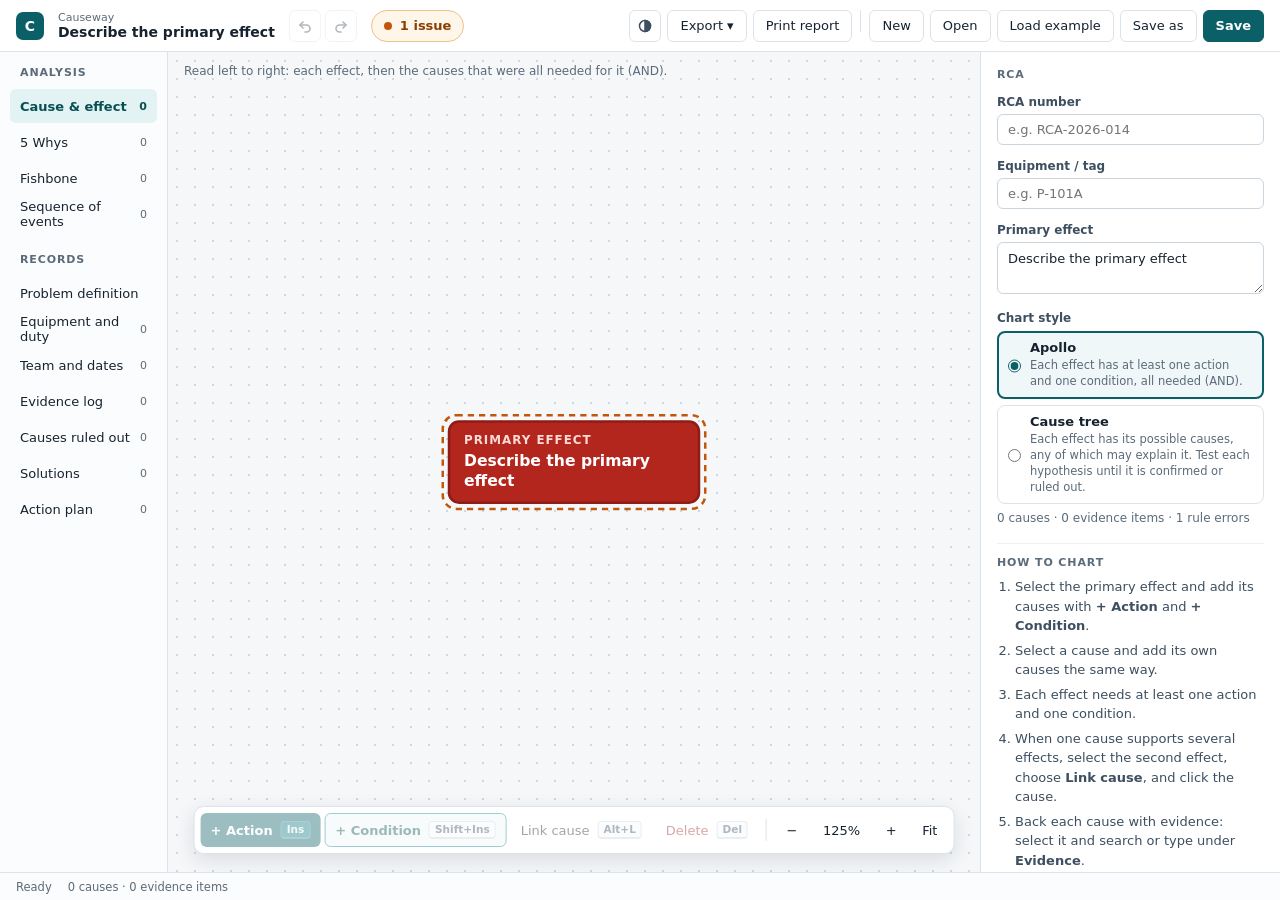
==== index.html @ 3adf0172 "Equipment and duty record for seal and pump failures A record page for the data a seal or pump maker" ====
<!doctype html>
<!-- Generated by scripts/build.py from src/. Edit the sources, not this file. -->
<!-- Causeway, a root cause analysis workbench. Third-party code: none; everything below is our own. -->
<html lang="en">
<head>
<meta charset="utf-8">
<meta name="viewport" content="width=device-width, initial-scale=1">
<!-- Offline by construction: the browser refuses every network request this page could make. -->
<meta http-equiv="Content-Security-Policy" content="default-src 'none'; script-src 'unsafe-inline'; style-src 'unsafe-inline'; img-src data: blob:">
<title>Causeway</title>
<link rel="icon" type="image/svg+xml" href="[data-uri]">
<style>
:root {
  --ink: #16232f;
  --ink-2: #3d4f60;
  --muted: #5b6b7a;
  --line: #dde3e8;
  --line-soft: #eef1f4;
  --panel: #fff;
  --rail: #fbfcfd;
  --canvas: #f5f7f9;
  --dots: #cfd8e0;
  --field-line: #cbd5de;
  --accent: #0b5f66;
  --accent-2: #0d858f;
  --accent-ink: #084f54;
  --accent-soft: #e3f2f3;
  --condition: #eef7f7;
  --effect: #b3261e;
  --danger: #a3261f;
  --danger-soft: #fdf0ef;
  --warn: #c2570c;
  --warn-ink: #8a3f00;
  --warn-soft: #fff6ea;
  --warn-line: #f0c089;
  --select: #2563eb;
  --kbd: #f7f9fb;
  --soft: #f3f6f9;
  --faint: #7d8b97;
  --wire: #8796a4;
  --shared: #7b5ab7;
  --stop: #16232f;
  --stop-ink: #fff;
  --ok: #2f8a3e;
  --ok-soft: #e3f3e6;
  --ok-ink: #1f5f2a;
  --danger-line: #e3aab0;
  --info-line: #b8c9f5;
  --info-soft: #eef3fe;
  --info-ink: #1e3a8a;
  --accent-faint: #f0f7f8;
  --lit-soft: #fff8e1;
  --lit: #ffe9a8;
  --focus: #8ddadd;
  --shadow: rgba(22, 35, 47, .12);
  color-scheme: light;
  --mono: ui-monospace, "Cascadia Mono", Consolas, "Liberation Mono", monospace;
  font-family: "Segoe UI", system-ui, -apple-system, Arial, sans-serif;
  font-size: 13px;
  color: var(--ink);
  background: var(--panel);
}

/* Dark theme: the system setting, unless the theme button chose light; or chosen with the button. */
@media (prefers-color-scheme: dark) {
  :root:not([data-theme=light]) { 
    color-scheme: dark;
    --ink: #e3eaf0; --ink-2: #b9c6d2; --muted: #93a3b2; --faint: #6d7c89;
    --line: #2b3844; --line-soft: #222e39; --panel: #161f28; --rail: #121a22; --canvas: #0e151c; --dots: #25313c;
    --field-line: #3a4955; --kbd: #1d2731; --soft: #1b252f;
    --accent: #0f7a83; --accent-2: #3fb5bd; --accent-ink: #8fdde2; --accent-soft: #123238; --accent-faint: #15292e;
    --condition: #13272c; --effect: #c2372e; --wire: #6f8294; --shared: #a58be0;
    --stop: #e3eaf0; --stop-ink: #0e151c;
    --danger: #f2877e; --danger-soft: #3a1c1b; --danger-line: #6b2e2b;
    --warn: #e0782f; --warn-ink: #f3b27a; --warn-soft: #33230f; --warn-line: #6b4a20;
    --ok: #4cb35c; --ok-soft: #17301c; --ok-ink: #9fd8a8;
    --info-line: #34508f; --info-soft: #17233b; --info-ink: #c3d3ff;
    --lit-soft: #2e260c; --lit: #5a4710; --focus: #1f5d63; --select: #6b97ff;
    --shadow: rgba(0, 0, 0, .45);
    scrollbar-color: #3a4955 #121a22;
   }
}
:root[data-theme=dark] { 
    color-scheme: dark;
    --ink: #e3eaf0; --ink-2: #b9c6d2; --muted: #93a3b2; --faint: #6d7c89;
    --line: #2b3844; --line-soft: #222e39; --panel: #161f28; --rail: #121a22; --canvas: #0e151c; --dots: #25313c;
    --field-line: #3a4955; --kbd: #1d2731; --soft: #1b252f;
    --accent: #0f7a83; --accent-2: #3fb5bd; --accent-ink: #8fdde2; --accent-soft: #123238; --accent-faint: #15292e;
    --condition: #13272c; --effect: #c2372e; --wire: #6f8294; --shared: #a58be0;
    --stop: #e3eaf0; --stop-ink: #0e151c;
    --danger: #f2877e; --danger-soft: #3a1c1b; --danger-line: #6b2e2b;
    --warn: #e0782f; --warn-ink: #f3b27a; --warn-soft: #33230f; --warn-line: #6b4a20;
    --ok: #4cb35c; --ok-soft: #17301c; --ok-ink: #9fd8a8;
    --info-line: #34508f; --info-soft: #17233b; --info-ink: #c3d3ff;
    --lit-soft: #2e260c; --lit: #5a4710; --focus: #1f5d63; --select: #6b97ff;
    --shadow: rgba(0, 0, 0, .45);
    scrollbar-color: #3a4955 #121a22;
   }
* { box-sizing: border-box; }
[hidden] { display: none !important; }
body { margin: 0; background: var(--panel); }
button, input, textarea, select { font: inherit; color: inherit; }
button { cursor: pointer; }
button:disabled { cursor: default; }
input[type=file] { display: none; }
:focus-visible { outline: 2px solid var(--select); outline-offset: 1px; }
kbd {
  padding: 0 5px;
  border: 1px solid var(--field-line); border-bottom-width: 2px; border-radius: 4px;
  background: var(--kbd); color: var(--ink-2);
  font-family: inherit; font-size: 10.5px; font-weight: 600; line-height: 1.5;
}

.app {
  height: 100vh;
  min-height: 560px;
  display: grid;
  grid-template-columns: 196px minmax(0, 1fr) 330px;
  grid-template-rows: 52px minmax(0, 1fr) 28px;
}

/* ---- Top bar ---- */
.app > header {
  grid-column: 1 / -1;
  display: flex; align-items: center; gap: 14px;
  padding: 0 16px;
  border-bottom: 1px solid var(--line);
  background: var(--panel);
}
.mark {
  flex: none; width: 28px; height: 28px;
  display: grid; place-items: center;
  border-radius: 7px; background: var(--accent); color: #fff;
  font-weight: 800; font-size: 14px;
}
.brand { min-width: 0; display: flex; flex-direction: column; line-height: 1.2; }
.brand small { color: var(--muted); font-size: 11px; white-space: nowrap; overflow: hidden; text-overflow: ellipsis; }
.brand strong { font-size: 14px; white-space: nowrap; overflow: hidden; text-overflow: ellipsis; max-width: 42vw; }
.group { display: flex; gap: 4px; }
.app > header button {
  height: 32px; padding: 0 12px;
  border: 1px solid var(--line); border-radius: 6px;
  background: var(--panel); color: var(--ink);
  white-space: nowrap;
}
.app > header button:hover:not(:disabled) { border-color: var(--accent-2); }
.app > header button:disabled { opacity: .4; }
.app > header button.icon { width: 32px; padding: 0; display: grid; place-items: center; color: var(--ink-2); }
.app > header button.primary { background: var(--accent); border-color: var(--accent); color: #fff; font-weight: 600; }
.app > header button.primary:hover { background: #0e7880; }
.toolbar { margin-left: auto; display: flex; gap: 6px; }

.issues-wrap { position: relative; }
.app > header .issues {
  display: flex; align-items: center; gap: 8px;
  border-radius: 16px; border-color: var(--line); color: var(--muted);
}
.issues .dot { width: 8px; height: 8px; border-radius: 4px; background: var(--ok); }
.app > header .issues.has { border-color: var(--warn-line); background: var(--warn-soft); color: var(--warn-ink); font-weight: 600; }
.issues.has .dot { background: var(--warn); }
.popover {
  position: absolute; z-index: 10; top: 38px; left: 0;
  width: 360px; max-height: 60vh; overflow: auto; padding: 4px;
  border: 1px solid var(--line); border-radius: 8px;
  background: var(--panel); box-shadow: 0 8px 24px var(--shadow);
}
.app .popover button {
  display: flex; flex-direction: column; align-items: flex-start; gap: 2px;
  width: 100%; height: auto; padding: 7px 10px;
  border: 0; border-radius: 6px; background: none; text-align: left;
}
.app .popover button:hover, .app .popover button:focus-visible { background: var(--accent-soft); }
.popover b { font-weight: 600; }
.popover small { color: var(--muted); }
.popover .where { font-size: 10.5px; font-weight: 700; letter-spacing: .04em; text-transform: uppercase; color: var(--muted); }
.popover small.error { color: var(--danger); }
.popover small.warning { color: var(--warn-ink); }
.popover .empty { padding: 10px; color: var(--muted); }

/* ---- Records rail ---- */
.rail {
  overflow: auto; padding: 14px 10px;
  border-right: 1px solid var(--line); background: var(--rail);
  display: flex; flex-direction: column; gap: 2px;
}
.rail .panel-title { padding: 0 10px; }
.record {
  display: flex; justify-content: space-between; align-items: center; gap: 6px;
  min-height: 34px; padding: 0 10px;
  border: 0; border-radius: 6px; background: none; color: var(--ink); text-align: left;
}
.record span { font-size: 11px; color: var(--muted); }
.record.active { background: var(--accent-soft); color: var(--accent-ink); font-weight: 600; }
.record.active span { color: var(--accent-ink); }
.record:disabled { color: var(--faint); }
.legend-title, .group-title { margin-top: 20px !important; }
.legend { list-style: none; margin: 0; padding: 0 10px; display: flex; flex-direction: column; gap: 8px; font-size: 12px; color: var(--ink-2); }
.legend li { display: flex; align-items: center; gap: 8px; }
.sw { flex: none; min-width: 18px; height: 12px; border-radius: 3px; display: grid; place-items: center; font-size: 9px; font-weight: 700; }
.sw.effect { background: var(--effect); }
.sw.action { background: var(--accent); }
.sw.condition { background: var(--condition); border: 1.5px solid var(--accent-2); }
.sw.and { height: 16px; padding: 0 4px; border: 1.5px solid var(--wire); border-radius: 8px; background: var(--panel); color: var(--ink-2); font-size: 8px; font-weight: 800; }
.sw.badge { box-sizing: border-box; width: 18px; height: 18px; border-radius: 9px; margin-left: -4px; line-height: 1; font-size: 11px; font-weight: 800; }
.sw.badge.h { background: var(--panel); border: 1.2px solid var(--muted); color: var(--ink); }
.sw.badge.ok { background: var(--accent); color: #fff; }
.sw.badge.no { background: var(--effect); color: #fff; }
.sw.q { width: 18px; height: 18px; border-radius: 9px; background: var(--warn); color: #fff; font-size: 11px; font-weight: 800; }
.sw.code { height: 18px; padding: 0 6px; border-radius: 9px; background: var(--accent-soft); color: var(--accent-ink); font: 700 10.5px var(--mono); }
.sw.shared { height: 0; border-top: 2px dashed var(--shared); border-radius: 0; }
.sw.stop { height: 16px; padding: 0 6px; border-radius: 8px; background: var(--stop); color: var(--stop-ink); }
.sw.ctype { height: 16px; padding: 0 5px; border-radius: 8px; border: 1px solid var(--wire); background: var(--panel); color: var(--ink-2); font-size: 7.5px; }
.sw.ctrl { height: 16px; padding: 0 5px; border-radius: 8px; background: #2f7a3a; color: #fff; font-size: 7.5px; }

/* ---- Canvas ---- */
main { position: relative; min-width: 0; min-height: 0; overflow: hidden; }
#chart {
  display: block; width: 100%; height: 100%; touch-action: none; cursor: default;
  background-color: var(--canvas);
  background-image: radial-gradient(var(--dots) 1px, transparent 1px);
  background-size: 18px 18px;
}
#chart.panning { cursor: grabbing; }
#chart.linking .node { cursor: crosshair; }
#chart.dragging, #chart.dragging .node { cursor: grabbing; }
#chart.shifting, #chart.shifting .node { cursor: ns-resize; }
.toggle { cursor: pointer; }
.banner {
  position: absolute; z-index: 5; left: 50%; top: 12px; transform: translateX(-50%);
  max-width: calc(100% - 32px); display: flex; align-items: center; gap: 12px;
  padding: 8px 8px 8px 14px; border: 1px solid var(--info-line); border-radius: 8px;
  background: var(--info-soft); color: var(--info-ink); box-shadow: 0 4px 14px var(--shadow);
}
.banner button { flex: none; display: flex; align-items: center; gap: 6px; height: 30px; padding: 0 10px; border: 1px solid var(--info-line); border-radius: 6px; background: var(--panel); color: var(--info-ink); }
.node { cursor: pointer; }
main:has(.banner:not([hidden])) .hint { display: none; }
.hint { position: absolute; left: 16px; top: 12px; margin: 0; font-size: 12px; color: var(--muted); pointer-events: none; }
.editbar {
  position: absolute; left: 50%; bottom: 18px; transform: translateX(-50%);
  display: flex; align-items: center; gap: 4px; padding: 6px;
  border: 1px solid var(--line); border-radius: 10px;
  background: var(--panel); box-shadow: 0 6px 20px var(--shadow);
  white-space: nowrap;
}
.editbar button {
  display: flex; align-items: center; gap: 8px;
  height: 34px; min-width: 34px; padding: 0 10px; justify-content: center;
  border: 0; border-radius: 6px; background: none; color: var(--ink);
}
.editbar button:hover:not(:disabled) { background: var(--line-soft); }
.editbar button:disabled { opacity: .4; }
.editbar .add-action { background: var(--accent); color: #fff; font-weight: 600; }
.editbar .add-action:hover:not(:disabled) { background: #0e7880; }
.editbar .add-action kbd { background: #0e7880; border-color: #2d8f96; color: #e6f4f5; }
.editbar .add-condition { border: 1.5px solid var(--accent-2); background: var(--condition); color: var(--accent-ink); font-weight: 600; }
.editbar .add-condition:hover:not(:disabled) { background: var(--accent-soft); }
.editbar .danger { color: var(--danger); }
.editbar .sep { width: 1px; height: 22px; margin: 0 4px; background: var(--line); }
#zoomReset { font-variant-numeric: tabular-nums; }

/* ---- Status bar ---- */
footer {
  grid-column: 1 / -1;
  display: flex; align-items: center; gap: 16px;
  padding: 0 16px;
  border-top: 1px solid var(--line); background: var(--rail);
  font-size: 11.5px; color: var(--muted); white-space: nowrap; overflow: hidden;
}
#status { overflow: hidden; text-overflow: ellipsis; }
.keyhints { margin-left: auto; }

/* ---- Properties ---- */
.inspector { overflow: auto; padding: 16px; border-left: 1px solid var(--line); background: var(--panel); }
.panel-title {
  margin: 18px 0 8px;
  font-size: 11px; font-weight: 700; letter-spacing: .08em; text-transform: uppercase;
  color: var(--muted);
}
.panel-title:first-child { margin-top: 0; }
.section { margin-top: 16px; padding-top: 12px; border-top: 1px solid var(--line-soft); }
.section > .panel-title:first-child { margin-top: 0; }
.section-head { display: flex; justify-content: space-between; align-items: baseline; }
.muted { color: var(--muted); font-weight: 400; letter-spacing: 0; text-transform: none; }
.kind-row { display: flex; align-items: center; gap: 8px; flex-wrap: wrap; }
.kind-chip { padding: 2px 8px; border-radius: 4px; font-size: 10.5px; font-weight: 700; letter-spacing: .06em; }
.kind-chip.effect { background: var(--effect); color: #fff; }
.kind-chip.action { background: var(--accent); color: #fff; }
.kind-chip.condition { background: var(--condition); color: var(--accent-ink); border: 1.5px solid var(--accent-2); }
.kind-row .muted { font-size: 12px; }

.field { display: block; margin: 14px 0 5px; font-size: 12px; font-weight: 600; color: var(--ink-2); }
.field .muted { float: right; font-size: 11px; }
.text {
  width: 100%; padding: 7px 10px;
  border: 1px solid var(--field-line); border-radius: 6px;
  background: var(--panel); color: var(--ink);
}
.text:focus { outline: 2px solid var(--focus); border-color: var(--accent-2); }
textarea.text { resize: vertical; min-height: 60px; line-height: 1.4; }

.flags { display: flex; flex-wrap: wrap; gap: 6px; margin-top: 12px; }
.flag {
  display: flex; align-items: center; gap: 6px;
  min-height: 32px; padding: 0 10px;
  border: 1px solid var(--line); border-radius: 16px;
  font-size: 12px; cursor: pointer;
}
.flag:has(input:checked) { border-color: var(--accent-2); background: var(--accent-soft); color: var(--accent-ink); }

.segmented { display: flex; margin-top: 12px; border: 1px solid var(--field-line); border-radius: 6px; overflow: hidden; }
.segmented button { flex: 1; padding: 6px 4px; border: 0; border-left: 1px solid var(--field-line); background: var(--panel); color: var(--ink-2); }
.segmented button:first-child { border-left: 0; }
.segmented button:hover { background: var(--accent-soft); }
.segmented button[aria-pressed=true] { background: var(--accent); color: #fff; font-weight: 600; }

.button {
  display: inline-flex; align-items: center; justify-content: center; gap: 8px;
  min-height: 34px; padding: 0 10px;
  border: 1px solid var(--field-line); border-radius: 6px;
  background: var(--panel); color: var(--ink);
}
.button:hover { border-color: var(--accent-2); background: var(--accent-soft); }
.button.danger { color: var(--danger); }
.button.danger:hover { background: var(--danger-soft); border-color: var(--danger-line); }
.button.block { display: flex; width: 100%; margin-top: 16px; }
.button-grid { display: grid; grid-template-columns: 1fr 1fr; gap: 6px; margin-top: 8px; }

/* Evidence */
.evidence { display: flex; gap: 10px; align-items: flex-start; margin-bottom: 6px; padding: 8px 6px 8px 10px; border: 1px solid var(--line); border-radius: 8px; }
.code { flex: none; padding: 1px 7px; border-radius: 9px; background: var(--accent-soft); color: var(--accent-ink); font: 700 11px/1.5 var(--mono); }
.evidence .body { flex: 1; min-width: 0; display: flex; flex-direction: column; gap: 2px; font-size: 12px; line-height: 1.35; }
.evidence small { font-size: 11px; color: var(--muted); }
.unlink { flex: none; width: 26px; height: 26px; border: 0; border-radius: 13px; background: none; color: var(--muted); font-size: 15px; line-height: 1; }
.unlink:hover { background: var(--danger-soft); color: var(--danger); }
.combo { position: relative; }
.options {
  margin: 4px 0 0; padding: 0; list-style: none;
  border: 1px solid var(--line); border-radius: 8px; background: var(--panel);
  box-shadow: 0 6px 18px var(--shadow); overflow: hidden;
}
.options li { display: flex; gap: 8px; align-items: baseline; padding: 7px 10px; font-size: 12px; cursor: pointer; border-top: 1px solid var(--line-soft); }
.options li:first-child { border-top: 0; }
.options li[aria-selected=true] { background: var(--accent-faint); }
.options li .k { flex: none; font: 700 11px var(--mono); color: var(--accent-ink); }
.options li .new { flex: none; font-weight: 700; color: var(--accent); }
.empty-note { margin: 0 0 8px; padding: 8px 10px; border-radius: 8px; background: var(--warn-soft); color: var(--warn-ink); font-size: 12px; }

/* Causes list */
.cause-list { list-style: none; margin: 0; padding: 0; display: flex; flex-direction: column; gap: 2px; }
.cause-list button { display: flex; align-items: center; gap: 8px; width: 100%; padding: 5px 6px; border: 0; border-radius: 6px; background: none; text-align: left; font-size: 12px; }
.cause-list button:hover { background: var(--line-soft); }
.cause-list .with-action { display: flex; align-items: center; gap: 2px; }
.cause-list .with-action > button:first-child { flex: 1; min-width: 0; }
.cause-list .sw { width: 10px; min-width: 10px; height: 10px; border-radius: 2px; }

.info { margin-top: 10px; padding: 8px 10px; border-radius: 8px; background: var(--soft); color: var(--ink-2); font-size: 12px; line-height: 1.45; }
.info.warn { background: var(--warn-soft); color: var(--warn-ink); }
.info.error { background: var(--danger-soft); color: var(--danger); }
.note { margin: 6px 0 0; color: var(--muted); font-size: 12px; line-height: 1.45; }
.steps { margin: 0; padding-left: 18px; color: var(--ink-2); line-height: 1.5; }
.steps li { margin-bottom: 5px; }
.keys { display: grid; grid-template-columns: auto 1fr; gap: 6px 10px; margin: 0; color: var(--ink-2); align-items: baseline; }
.keys dt { white-space: nowrap; }
.keys dd { margin: 0; }

@media (max-width: 1280px) {
  .app { grid-template-columns: 168px minmax(0, 1fr) 300px; }
  .legend, .legend-title { display: none; }
  .keyhints { display: none; }
}

/* ---- Record pages ---- */
.records { display: none; grid-column: 2 / 4; overflow: auto; padding: 24px 28px 48px; background: var(--canvas); }
.app:not([data-record=chart]) main, .app:not([data-record=chart]) .inspector { display: none; }
.app:not([data-record=chart]) .records { display: block; }
.app:not([data-record=chart]) .keyhints { visibility: hidden; }
.page { max-width: 920px; margin: 0 auto; }
.page.wide { max-width: 1400px; }
.page-head { display: flex; align-items: flex-end; justify-content: space-between; gap: 16px; margin-bottom: 16px; }
.page h1 { margin: 0 0 4px; font-size: 20px; }
.page h2 { margin: 0 0 4px; font-size: 14px; }
.lede { margin: 0; color: var(--muted); max-width: 70ch; line-height: 1.45; }
.button.primary { background: var(--accent); border-color: var(--accent); color: #fff; font-weight: 600; white-space: nowrap; }
.button.primary:hover { background: #0e7880; }
.card { margin-bottom: 14px; padding: 16px 18px; border: 1px solid var(--line); border-radius: 10px; background: var(--panel); }
.card-head { display: flex; align-items: center; gap: 10px; margin-bottom: 8px; }
.card-head h2 { flex: 1; margin: 0; }
.form-grid { display: grid; grid-template-columns: repeat(auto-fit, minmax(260px, 1fr)); gap: 0 16px; }
.form-grid .wide { grid-column: 1 / -1; }
.run-time { margin-top: 4px; font-weight: 600; color: var(--ink-2); }
.form-grid.dates { grid-template-columns: repeat(auto-fit, minmax(170px, 1fr)); }
.card .field { margin-top: 12px; }
.card .field .text { display: block; margin-top: 5px; font-weight: 400; }
.card > .field:first-child { margin-top: 0; }
.empty-card { padding: 28px; border: 1px dashed var(--field-line); border-radius: 10px; text-align: center; color: var(--muted); }
.sr { position: absolute; width: 1px; height: 1px; overflow: hidden; clip: rect(0 0 0 0); }

.table-wrap { overflow-x: auto; border: 1px solid var(--line); border-radius: 10px; background: var(--panel); }
table.log { width: 100%; min-width: 1060px; border-collapse: collapse; table-layout: fixed; }
.card table.log { min-width: 0; }
table.log th { padding: 9px 8px; border-bottom: 1px solid var(--line); background: var(--rail); text-align: left; font-size: 11px; font-weight: 700; letter-spacing: .06em; text-transform: uppercase; color: var(--muted); }
table.log td { padding: 6px 6px; border-bottom: 1px solid var(--line-soft); vertical-align: top; }
table.log tr:last-child td { border-bottom: 0; }
table.log tr.current td { background: var(--lit-soft); }
table.log tr.done td { color: var(--muted); }
.row-tags { display: flex; gap: 6px; margin-top: 4px; }
.row-tags select.tag { width: auto; flex: 1; min-width: 0; padding: 2px 4px; font-size: 11.5px; color: var(--ink-2); }
.row-tags select.strength-none { color: var(--muted); }
.row-tags .tag-note { flex: 1; align-self: center; color: var(--muted); font-size: 11.5px; }
.row-tags select.strength-weak { color: var(--warn-ink); }
.row-tags select.strength-strong { color: var(--accent); font-weight: 600; }
table.log .center { text-align: center; vertical-align: middle; }
table.log td.code-cell, table.log td:first-child .code { margin-top: 6px; display: inline-block; }
.empty-row { padding: 24px !important; text-align: center; color: var(--muted); }
.cell {
  width: 100%; padding: 5px 7px;
  border: 1px solid transparent; border-radius: 5px;
  background: transparent; color: var(--ink); line-height: 1.4;
}
textarea.cell { resize: vertical; min-height: 34px; display: block; }
.cell:hover { border-color: var(--line); }
.cell:focus { outline: none; border-color: var(--accent-2); background: var(--panel); box-shadow: 0 0 0 2px var(--focus); }
select.cell { border-color: var(--line); }
td > .cell + .cell { margin-top: 4px; }
.row-actions { white-space: nowrap; text-align: right; vertical-align: middle !important; }
.cited { display: flex; flex-wrap: wrap; gap: 4px; align-items: center; padding-top: 3px; }
.link { padding: 0 4px; border: 0; background: none; color: var(--accent); text-decoration: underline; text-underline-offset: 2px; text-align: left; }
.overdue, .overdue small { color: var(--danger); font-weight: 600; }
td.overdue small { display: block; padding: 0 7px; font-size: 11px; }

.chips { display: flex; flex-wrap: wrap; gap: 5px; align-items: center; }
.cause-chip, .ev-chip { display: inline-flex; align-items: center; gap: 4px; max-width: 100%; padding: 2px 2px 2px 7px; border: 1px solid var(--line); border-radius: 14px; background: var(--panel); font-size: 12px; }
.cause-chip .link { color: var(--ink); text-decoration: none; padding: 0; overflow: hidden; text-overflow: ellipsis; white-space: nowrap; }
.cause-chip .link:hover { text-decoration: underline; }
.cause-chip .sw { width: 10px; min-width: 10px; height: 10px; border-radius: 2px; }
.ev-chip { padding-left: 2px; }
.cause-chip .unlink, .ev-chip .unlink { width: 20px; height: 20px; font-size: 13px; }
.picker { max-width: 220px; padding: 3px 6px; border: 1px dashed var(--field-line); border-radius: 14px; background: var(--panel); color: var(--accent-ink); font-size: 12px; }
button.code { border: 0; cursor: pointer; }
button.code:hover { background: var(--lit); }

.solution .card-head .title { flex: 1; font-size: 15px; font-weight: 600; }
.sub { margin: 10px 0 6px; font-size: 11px; font-weight: 700; letter-spacing: .06em; text-transform: uppercase; color: var(--muted); }
.badge { flex: none; padding: 2px 8px; border-radius: 10px; font-size: 11px; font-weight: 700; white-space: nowrap; }
.badge.small { padding: 0 6px; font-size: 10px; }
.badge.implement { background: var(--ok-soft); color: var(--ok-ink); }
.badge.study { background: var(--warn-soft); color: var(--warn-ink); }
.badge.reject { background: var(--line-soft); color: var(--ink-2); }
.badge.none { background: var(--soft); color: var(--muted); font-weight: 600; }
.cause-list .badge { margin-right: 2px; }
table.criteria { width: 100%; margin-top: 12px; border-collapse: collapse; }
table.criteria th { width: 180px; padding: 4px 8px 4px 0; text-align: left; font-weight: 600; font-size: 12px; color: var(--ink-2); }
table.criteria td { padding: 4px 0; }
table.criteria td:nth-child(2) { width: 190px; padding-right: 10px; }
.seg { display: inline-flex; border: 1px solid var(--field-line); border-radius: 6px; overflow: hidden; }
.seg button { padding: 5px 12px; border: 0; border-left: 1px solid var(--field-line); background: var(--panel); color: var(--ink-2); font-size: 12px; }
.seg button:first-child { border-left: 0; }
.seg button:hover { background: var(--line-soft); }
.seg .yes[aria-pressed=true], .seg .implement[aria-pressed=true] { background: #2f7a3a; color: #fff; font-weight: 600; }
.seg .partly[aria-pressed=true], .seg .study[aria-pressed=true] { background: #b45309; color: #fff; font-weight: 600; }
.seg .no[aria-pressed=true], .seg .reject[aria-pressed=true] { background: #52606d; color: #fff; font-weight: 600; }
.decision-row { display: flex; flex-wrap: wrap; align-items: center; gap: 10px; margin-top: 12px; padding-top: 12px; border-top: 1px solid var(--line-soft); }
.decision-row .sub { margin: 0; }
.decision-row .spacer { flex: 1; }

/* ---- Menus in the top bar ---- */
.menu-wrap { position: relative; }
.popover.right { left: auto; right: 0; width: 290px; }
.app > header .divider { width: 1px; height: 22px; margin: 0 2px; background: var(--line); }

/* ---- Printed report ---- */
#report { display: none; }
@media print {
  @page { size: landscape; margin: 12mm; }
  :root { color-scheme: light; }
  body { background: #fff; }
  .app { display: none !important; }
  #report { display: block; color: #16232f; font: 10pt/1.4 "Segoe UI", system-ui, Arial, sans-serif; }
  #report * { print-color-adjust: exact; -webkit-print-color-adjust: exact; }
  #report h1 { margin: 0 0 4mm; font-size: 20pt; line-height: 1.2; }
  #report h2 { margin: 0 0 3mm; padding-bottom: 1.5mm; border-bottom: 1.5px solid #0b5f66; font-size: 13pt; color: #0b5f66; break-after: avoid; }
  #report h3 { margin: 4mm 0 2mm; font-size: 10.5pt; break-after: avoid; }
  #report h4 { margin: 3mm 0 1.5mm; font-size: 9pt; color: #3d4f60; break-after: avoid; }
  #report section { margin-bottom: 7mm; }
  #report .r-page { break-before: page; }
  #report .r-kicker { font-size: 9pt; font-weight: 700; letter-spacing: .08em; text-transform: uppercase; color: #5b6b7a; }
  #report .r-cover { padding: 6mm 0 4mm; border-bottom: 3px solid #b3261e; margin-bottom: 7mm; }
  #report dl.r-grid { display: grid; grid-template-columns: repeat(4, 1fr); gap: 3mm 6mm; margin: 0; }
  #report dl.r-grid.two { grid-template-columns: repeat(2, 1fr); }
  #report dl.r-grid div { break-inside: avoid; }
  #report dt { font-size: 8pt; font-weight: 700; letter-spacing: .05em; text-transform: uppercase; color: #5b6b7a; }
  #report dd { margin: .5mm 0 0; white-space: pre-wrap; }
  #report table { width: 100%; border-collapse: collapse; font-size: 8.5pt; }
  #report th { padding: 1.5mm 2mm; border-bottom: 1px solid #8796a4; text-align: left; font-size: 7.5pt; letter-spacing: .04em; text-transform: uppercase; color: #3d4f60; }
  #report td { padding: 1.5mm 2mm; border-bottom: .5px solid #d5dde4; vertical-align: top; white-space: pre-wrap; }
  #report tr { break-inside: avoid; }
  #report thead { display: table-header-group; }
  #report .r-tags { display: block; margin-top: 2px; color: #5b6b7a; font-size: 8pt; }
  #report .r-read { white-space: pre-wrap; }
  #report .r-code { font-family: ui-monospace, Consolas, monospace; font-weight: 700; color: #084f54; white-space: nowrap; }
  #report .r-none { color: #5b6b7a; font-style: italic; }
  #report figure { margin: 0; break-inside: avoid; }
  #report figure + figure { break-before: page; }
  #report figcaption { margin-top: 2mm; font-size: 8pt; color: #5b6b7a; }
  #report figure svg { display: block; }
  #report .r-legend { margin: 0 0 3mm; font-size: 8pt; color: #3d4f60; }
  #report .r-issue-error { color: #a3261f; }
  #report .r-crit { white-space: nowrap; }
  #report .r-whys { margin: 0 0 4mm; padding-left: 7mm; }
  #report .r-whys li { margin-bottom: 1.5mm; break-inside: avoid; }
  #report .r-whys .r-none { font-style: normal; font-size: 8.5pt; }
  #report .r-foot { margin-top: 8mm; font-size: 8pt; color: #5b6b7a; }
}

/* ---- 5 Whys ---- */
.starts { display: flex; align-items: center; gap: 8px; color: var(--muted); font-size: 12px; }
.starts .picker { max-width: 420px; }
.whys { list-style: none; margin: 12px 0 0; padding: 0; display: flex; flex-direction: column; gap: 8px; }
.why { display: flex; gap: 12px; align-items: flex-start; padding: 10px 6px 10px 12px; border: 1px solid var(--line); border-radius: 8px; border-left: 3px solid var(--field-line); }
.why.on-chart { border-left-color: var(--accent-2); }
.why-num { flex: none; width: 78px; padding-top: 2px; font-weight: 700; color: var(--accent-ink); }
.why-num small { display: block; margin-top: 2px; font-weight: 600; font-size: 10.5px; color: var(--warn-ink); }
.why-body { flex: 1; min-width: 0; display: flex; flex-direction: column; gap: 4px; }
.why-q { font-size: 12px; color: var(--muted); }
textarea.answer { font-size: 14px; font-weight: 600; min-height: 32px; resize: none; overflow: hidden; }
.why-meta { display: flex; flex-wrap: wrap; align-items: center; gap: 8px; }
.why-meta .spacer { flex: 1; }
.seg .kind[aria-pressed=true] { background: var(--accent); color: #fff; font-weight: 600; }

/* ---- Fishbone ---- */
.head-actions { display: flex; align-items: center; gap: 10px; flex-wrap: wrap; justify-content: flex-end; }
.button.small { padding: 3px 9px; font-size: 12px; }
.fish-figure { margin: 12px 0 6px; overflow-x: auto; border: 1px solid var(--line-soft); border-radius: 8px; background: var(--panel); text-align: center; }
.fish-figure svg { display: inline-block; vertical-align: top; }
.fish-figure .fish-row, .fish-figure .fish-cat { cursor: pointer; }
.fish-figure .fish-row:hover rect:first-child { fill: var(--line-soft); }
.fish-tally { display: flex; flex-wrap: wrap; align-items: center; gap: 4px 14px; margin: 0 0 14px; font-size: 12px; color: var(--muted); }
.tally { display: inline-flex; align-items: center; gap: 5px; color: var(--ink-2); }
.tally.chart i { width: 14px; height: 8px; border-radius: 2px; background: var(--accent); }
.tally.ruled { text-decoration: line-through; color: var(--muted); }
.tally.open { font-weight: 600; }
.fish-cats { display: grid; grid-template-columns: repeat(auto-fill, minmax(330px, 1fr)); gap: 12px; align-items: start; }
.fish-cat { padding: 10px 10px 12px; border: 1px solid var(--line); border-radius: 8px; background: var(--rail); }
.fish-cat-head { display: flex; align-items: center; gap: 6px; margin-bottom: 6px; }
.fish-cat-head .title { font-weight: 700; color: var(--accent-ink); }
.fish-causes { list-style: none; margin: 0 0 8px; padding: 0; display: flex; flex-direction: column; gap: 6px; }
.fish-cause { padding: 6px 4px 6px 8px; border: 1px solid var(--line); border-left: 3px solid var(--field-line); border-radius: 6px; background: var(--panel); }
.fish-cause.child { margin-left: 22px; }
.fish-cause.chart { border-left-color: var(--accent-2); }
.fish-cause.ruled { border-left-color: var(--faint); }
.fish-cause.ruled .answer { color: var(--muted); text-decoration: line-through; }
.fish-line { display: flex; align-items: flex-start; gap: 4px; }
.fish-cause textarea.answer { font-size: 13px; min-height: 30px; }
.fish-cause.child textarea.answer { font-weight: 500; }
.fish-cause .why-meta { gap: 6px; margin-top: 2px; }
.fish-cause .seg button { padding: 3px 8px; font-size: 11px; }
.fish-cause .picker { max-width: 120px; }
.fish-foot { margin-top: 4px; min-height: 26px; }
.fish-foot .link { font-size: 12px; }
.fish-add-cat { min-height: 64px; border: 1px dashed var(--field-line); border-radius: 8px; background: none; color: var(--accent-ink); font-weight: 600; }
.tl-phases { display: grid; grid-template-columns: repeat(auto-fill, minmax(470px, 1fr)); gap: 12px; align-items: start; margin-top: 12px; }
.tl-figure .tl-row, .tl-figure .tl-phase { cursor: pointer; }
.tl-figure .tl-row:hover rect:first-child { fill: var(--line-soft); }
.tl-when { display: flex; flex-wrap: wrap; align-items: center; gap: 6px; margin-bottom: 4px; font-size: 12px; }
.tl-when input.cell { width: auto; min-width: 0; padding: 3px 5px; font-size: 12px; }
.tl-warn { color: var(--warn-ink); font-weight: 600; }
.tl-event.deviation { border-left-color: #c2570c; }
.tl-event.deviation .answer { font-weight: 600; }
.tl-deviation[aria-pressed=true] { background: #c2570c; border-color: #c2570c; color: #fff; font-weight: 600; }
.fish-add-cat:hover { border-color: var(--accent-2); background: var(--accent-faint); }
@media print {
  #report .r-fish, #report .r-timeline { margin-bottom: 4mm; }
}

/* ---- Chart style: Apollo or cause tree ---- */
.record b { font-weight: inherit; }
.app[data-style=tree] .legend.apollo, .app[data-style=apollo] .legend.tree { display: none; }
.app[data-style=tree] .add-condition { display: none; }
.sw.confirmed { background: var(--accent); }
.sw.possible, .sw.cause { background: var(--panel); border: 1.5px dashed var(--muted); }
.sw.ruled { background: var(--line-soft); border: 1px solid var(--field-line); }
.legend s { color: var(--muted); }
.kind-chip.cause, .kind-chip.possible { background: var(--warn-soft); color: var(--warn-ink); border: 1px dashed var(--warn-line); }
.kind-chip.confirmed { background: var(--accent); color: #fff; }
.kind-chip.ruled { background: var(--line-soft); color: var(--muted); text-decoration: line-through; }
.segmented.status .possible[aria-pressed=true] { background: #b45309; }
.segmented.status .ruled-out[aria-pressed=true] { background: #52606d; }
.style-cards { display: flex; flex-direction: column; gap: 6px; margin-top: 6px; }
.style-card { display: flex; gap: 9px; padding: 8px 10px; border: 1px solid var(--line); border-radius: 8px; cursor: pointer; }
.style-card.on { border: 2px solid var(--accent); padding: 7px 9px; background: var(--accent-faint); }
.style-card input { margin: 2px 0 0; accent-color: var(--accent); }
.style-card span { display: flex; flex-direction: column; gap: 2px; }
.style-card small { font-size: 11.5px; line-height: 1.4; color: var(--muted); }
.page-sub { margin: 26px 0 4px !important; }
.page-sub + .note { margin-bottom: 10px; }

/* ---- Dialogs ---- */
.dialog { width: min(520px, calc(100vw - 32px)); padding: 22px 24px; border: 1px solid var(--line); border-radius: 12px; background: var(--panel); color: var(--ink); box-shadow: 0 18px 50px var(--shadow); }
.dialog::backdrop { background: rgba(14, 21, 28, .45); }
.dialog h2 { margin: 0 0 8px; font-size: 17px; }
.dialog p { margin: 0 0 12px; line-height: 1.5; color: var(--ink-2); }
.dialog .sub { margin-top: 4px; }
.dialog-foot { display: flex; justify-content: flex-end; gap: 8px; margin-top: 18px; }
.style-choices { display: grid; grid-template-columns: 1fr 1fr; gap: 10px; }
.style-choice { display: flex; flex-direction: column; gap: 6px; padding: 14px; border: 1px solid var(--line); border-radius: 10px; background: var(--panel); color: var(--ink); text-align: left; font-size: 12.5px; line-height: 1.45; }
.style-choice b { font-size: 15px; }
.style-choice span { color: var(--muted); }
.style-choice:hover, .style-choice:focus-visible { border-color: var(--accent-2); background: var(--accent-faint); }
.needs { margin: 0 0 10px; padding: 0; list-style: none; display: flex; flex-direction: column; gap: 6px; }
.needs li { padding: 7px 10px; border-radius: 6px; background: var(--info-soft); color: var(--info-ink); font-size: 12.5px; }
.needs li.need-error { background: var(--danger-soft); color: var(--danger); }
.needs li.need-warning { background: var(--warn-soft); color: var(--warn-ink); }
@media (max-width: 560px) { .style-choices { grid-template-columns: 1fr; } }
</style>
</head>
<body>
<div class="app" id="app" data-record="chart" data-style="apollo">
  <header>
    <div class="mark" aria-hidden="true">C</div>
    <div class="brand"><small id="sheetMeta">Causeway</small><strong id="sheetTitle">Untitled RCA</strong></div>
    <div class="group">
      <button class="icon" id="undo" title="Undo (Ctrl/Cmd+Z)" aria-label="Undo" disabled><svg aria-hidden="true" width="16" height="16" viewBox="0 0 16 16" fill="none" stroke="currentColor" stroke-width="1.6" stroke-linecap="round" stroke-linejoin="round"><path d="M6 4 3 7l3 3"/><path d="M3 7h6.5a3.5 3.5 0 0 1 0 7H8"/></svg></button>
      <button class="icon" id="redo" title="Redo (Ctrl+Y or Ctrl/Cmd+Shift+Z)" aria-label="Redo" disabled><svg aria-hidden="true" width="16" height="16" viewBox="0 0 16 16" fill="none" stroke="currentColor" stroke-width="1.6" stroke-linecap="round" stroke-linejoin="round"><path d="m10 4 3 3-3 3"/><path d="M13 7H6.5a3.5 3.5 0 0 0 0 7H8"/></svg></button>
    </div>
    <div class="issues-wrap">
      <button id="issuesButton" class="issues" aria-expanded="false" aria-controls="issuesList" title="Rule issues: click to list them"><span class="dot" aria-hidden="true"></span><span id="issuesCount">0 issues</span></button>
      <div id="issuesList" class="popover" role="menu" hidden></div>
    </div>
    <div class="toolbar" id="fileGroup">
      <button class="icon" id="themeButton" aria-label="Theme" title="Theme"><svg aria-hidden="true" width="16" height="16" viewBox="0 0 16 16" fill="none" stroke="currentColor" stroke-width="1.5"><circle cx="8" cy="8" r="5.5"/><path d="M8 2.5a5.5 5.5 0 0 1 0 11z" fill="currentColor"/></svg></button>
      <div class="menu-wrap">
        <button id="exportButton" aria-expanded="false" aria-controls="exportMenu" title="Export the chart as an image">Export ▾</button>
        <div id="exportMenu" class="popover right" role="menu" hidden>
          <button role="menuitem" id="exportSvg"><b>Chart as SVG</b><small>Vector, for documents and further editing</small></button>
          <button role="menuitem" id="exportPng"><b>Chart as PNG</b><small>Image at twice screen resolution</small></button>
        </div>
      </div>
      <button id="printReport" title="Print the RCA report, or save it as a PDF (Ctrl/Cmd+P)">Print report</button>
      <span class="divider" aria-hidden="true"></span>
      <button id="newProject" title="Start a new, empty RCA">New</button>
      <button id="openProject" title="Open a saved RCA (JSON)">Open</button>
      <button id="loadExample" title="Replace the current RCA with the built-in P-101A seal leakage example">Load example</button>
      <button id="saveProjectAs" title="Save the RCA under a new file name (Ctrl/Cmd+Shift+S)">Save as</button>
      <button id="saveProject" class="primary" title="Save the RCA as a JSON file (Ctrl/Cmd+S)">Save</button>
      <input id="projectFile" type="file" accept=".json,.xmind,application/json">
    </div>
  </header>

  <nav class="rail" aria-label="RCA records">
    <div class="panel-title">Analysis</div>
    <button class="record active" data-record="chart" aria-current="page" id="railChart"><b id="railChartName">Cause &amp; effect</b><span id="railCauses">0</span></button>
    <button class="record" data-record="whys">5 Whys<span id="railWhys">0</span></button>
    <button class="record" data-record="fishbone">Fishbone<span id="railFish">0</span></button>
    <button class="record" data-record="timeline">Sequence of events<span id="railTimeline">0</span></button>
    <div class="panel-title group-title">Records</div>
    <button class="record" data-record="problem">Problem definition</button>
    <button class="record" data-record="equipment">Equipment and duty<span id="railEquipment">0</span></button>
    <button class="record" data-record="team">Team and dates<span id="railTeam">0</span></button>
    <button class="record" data-record="evidence">Evidence log<span id="railEvidence">0</span></button>
    <button class="record" data-record="ruledOut">Causes ruled out<span id="railRuledOut">0</span></button>
    <button class="record" data-record="solutions">Solutions<span id="railSolutions">0</span></button>
    <button class="record" data-record="actions">Action plan<span id="railActions">0</span></button>
    <div class="panel-title legend-title">Legend</div>
    <ul class="legend tree">
      <li><span class="sw effect"></span>Primary effect</li>
      <li><span class="sw possible"></span><span class="sw badge h">H</span>Hypothesis, to test</li>
      <li><span class="sw confirmed"></span><span class="sw badge ok">✓</span>Confirmed</li>
      <li><span class="sw ruled"></span><span class="sw badge no">✕</span><s>Ruled out</s></li>
      <li><span class="sw q">H</span>No evidence yet</li>
      <li><span class="sw code">E3</span>Cited evidence</li>
      <li><span class="sw shared"></span>Shared cause link</li>
      <li><span class="sw stop">STOP</span>Stop point: root cause</li>
      <li><span class="sw ctrl">CONTROLLABLE</span>We can change it</li>
      <li><span class="sw ctype">ESCAPE</span>Root cause type, top line</li>
    </ul>
    <ul class="legend apollo">
      <li><span class="sw effect"></span>Primary effect</li>
      <li><span class="sw action"></span>Action</li>
      <li><span class="sw condition"></span>Condition</li>
      <li><span class="sw and">AND</span>All causes were needed</li>
      <li><span class="sw q">?</span>No evidence, or unverified</li>
      <li><span class="sw code">E3</span>Cited evidence</li>
      <li><span class="sw shared"></span>Shared cause link</li>
      <li><span class="sw stop">STOP</span>Stop point</li>
      <li><span class="sw ctrl">CONTROLLABLE</span>We can change it</li>
      <li><span class="sw ctype">ESCAPE</span>Root cause type, top line</li>
    </ul>
  </nav>

  <main>
    <p class="hint" id="chartHint">Read left to right: each effect, then the causes that were all needed for it (AND).</p>
    <div id="linkBanner" class="banner" role="status" hidden><span id="linkText"></span><button id="cancelLink">Cancel <kbd>Esc</kbd></button></div>
    <div id="evidenceBanner" class="banner" role="status" hidden><span id="evidenceBannerText"></span><button id="clearHighlight">Clear <kbd>Esc</kbd></button></div>
    <svg id="chart" xmlns="http://www.w3.org/2000/svg" aria-label="Cause and effect chart"></svg>
    <div class="editbar" role="toolbar" aria-label="Edit chart">
      <button id="addAction" class="add-action" title="Add an action cause to the selected effect"><span id="addActionName">+ Action</span> <kbd>Ins</kbd></button>
      <button id="addCondition" class="add-condition" title="Add a condition cause to the selected effect">+ Condition <kbd>Shift+Ins</kbd></button>
      <button id="linkCause" title="Link a node already on the chart as a further cause of the selected effect">Link cause <kbd>Alt+L</kbd></button>
      <button id="deleteNode" class="danger" title="Delete the selected cause">Delete <kbd>Del</kbd></button>
      <span class="sep" aria-hidden="true"></span>
      <button id="zoomOut" title="Zoom out" aria-label="Zoom out">−</button>
      <button id="zoomReset" title="Reset zoom to 100%">100%</button>
      <button id="zoomIn" title="Zoom in" aria-label="Zoom in">+</button>
      <button id="zoomFit" title="Zoom to fit the chart">Fit</button>
    </div>
  </main>

  <aside class="inspector" aria-label="Properties"><div id="properties"></div></aside>

  <section class="records" id="records" aria-live="off"></section>

  <footer>
    <span id="status">Ready</span>
    <span id="count">0 causes · 0 evidence items</span>
    <span class="keyhints" id="keyHints">Type to rename · <kbd>Ins</kbd> action · <kbd>Shift+Ins</kbd> condition · <kbd>Alt+L</kbd> link · <kbd>Alt+M</kbd> move · <kbd>Shift+↑↓</kbd> nudge · <kbd>Space</kbd> collapse · <kbd>←↑↓→</kbd> select · <kbd>Del</kbd> delete</span>
  </footer>
</div>
<dialog id="dialog" class="dialog"></dialog>
<div id="report" aria-hidden="true"></div>
<script>
(() => {
'use strict';
// Constants: file format, node kinds, chart geometry and colours.

const NS = 'http://www.w3.org/2000/svg';
const FILE_TYPE = 'causeway';
const LEGACY_FILE_TYPE = 'apollo-rca';   // files saved before the tool was named Causeway
const SCHEMA_VERSION = 1;
const STORAGE_KEY = 'causeway-v1';
const LEGACY_STORAGE_KEY = 'apollo-rca-v1';
const HISTORY_LIMIT = 100;

const KINDS = {
  effect: {name: 'Primary effect', label: 'PRIMARY EFFECT'},
  action: {name: 'Action', label: 'ACTION'},
  condition: {name: 'Condition', label: 'CONDITION'},
  cause: {name: 'Cause', label: 'CAUSE'},          // a cause without a type: made in a cause tree
};
// The two chart styles an RCA can have. Apollo: each effect has its actions and conditions, all
// needed (AND). Cause tree: each effect has its possible causes, any of which may explain it.
const CHART_STYLES = {
  apollo: {name: 'Apollo', about: 'Each effect has at least one action and one condition, all needed (AND).'},
  tree: {name: 'Cause tree', about: 'Each effect has its possible causes, any of which may explain it. Test each hypothesis until it is confirmed or ruled out.'},
};
// A cause's status in a cause tree.
const STATUSES = {
  possible: {name: 'Hypothesis', label: 'HYPOTHESIS', mark: 'H'},
  confirmed: {name: 'Confirmed', label: '✓ CONFIRMED', mark: '✓'},
  'ruled-out': {name: 'Ruled out', label: '✕ RULED OUT', mark: '✕'},
};
// A root cause's type, as 8D asks for it: why the failure happened, why it was not caught, and why
// the system allowed it.
const CAUSE_TYPES = {
  occurrence: {name: 'Occurrence', tag: 'OCCURRENCE', about: 'Why the failure happened'},
  escape: {name: 'Escape point', tag: 'ESCAPE', about: 'Why it was not detected or caught earlier', missing: 'No cause is marked as escape point: why was the failure not detected or caught earlier?'},
  systemic: {name: 'Systemic', tag: 'SYSTEMIC', about: 'Why the system (design, planning, procedures, management) allowed it', missing: 'No cause is marked systemic: what in design, planning, procedures, or management allowed it?'},
};
const STOP_REASONS = {
  'outside-control': 'Outside our control',
  'solution-found': 'Effective solution found',
  'no-evidence': 'No further evidence',
  'no-value': 'Going further adds nothing',
};

// The equipment and duty record: what a seal or pump maker asks for when a failed part comes back.
// Each field is [key, label, placeholder, type]; the type is 'date', 'area', or a one-line text.
const EQUIPMENT_SECTIONS = [
  {title: 'Machine and seal', fields: [
    ['machine', 'Machine', 'e.g. Centrifugal pump, overhung, API 610 OH2'],
    ['machineModel', 'Make, model, and size', ''],
    ['sealModel', 'Seal make, model, and drawing', ''],
    ['arrangement', 'Seal arrangement', 'e.g. Single, dual unpressurised, dual pressurised'],
    ['sealPlans', 'Seal piping plans', 'e.g. 11, or 11 + 52, or 53B'],
    ['faces', 'Face materials', 'e.g. Carbon against silicon carbide'],
    ['elastomers', 'Secondary seals', 'e.g. FKM O-rings'],
  ]},
  {title: 'Duty at the failure', fields: [
    ['product', 'Product', 'Fluid, and any solids, crystals, or dissolved gas'],
    ['specificGravity', 'Specific gravity', ''],
    ['viscosity', 'Viscosity', 'At pumping temperature'],
    ['vapourPressure', 'Vapour pressure', 'At seal chamber temperature'],
    ['temperature', 'Pumping temperature', ''],
    ['suction', 'Suction pressure', ''],
    ['discharge', 'Discharge pressure', ''],
    ['chamber', 'Seal chamber pressure', ''],
    ['speed', 'Speed', 'rpm'],
    ['flowRate', 'Flow', 'And its share of the best efficiency point'],
    ['operation', 'Operation before the failure', 'e.g. Continuous, standby, start-up, upset'],
  ]},
  {title: 'Seal support system', fields: [
    ['flushFlow', 'Flush or buffer flow', ''],
    ['flushTemp', 'Flush temperature', ''],
    ['flushPressure', 'Flush pressure', ''],
    ['barrierFluid', 'Barrier or buffer fluid', ''],
    ['barrierPressure', 'Barrier pressure, and what holds it', 'e.g. 12 bar g, nitrogen on the reservoir'],
    ['reservoir', 'Reservoir level and top-ups', ''],
    ['cooling', 'Cooling', 'Cooler, cooling water flow and temperatures'],
  ]},
  {title: 'Mechanical condition', fields: [
    ['runout', 'Shaft runout', ''],
    ['endFloat', 'Axial end float', ''],
    ['alignment', 'Alignment', ''],
    ['vibration', 'Vibration before the failure', ''],
    ['bearings', 'Bearings and lubrication', ''],
  ]},
  {title: 'History', fields: [
    ['installed', 'Seal installed', '', 'date'],
    ['failed', 'Failed or removed', '', 'date'],
    ['firstLeak', 'First leak noticed', 'When, and by whom'],
    ['leakRate', 'Leak rate', ''],
    ['detectedBy', 'How it was found', 'e.g. Round, alarm, condition monitoring, trip'],
    ['previous', 'Earlier failures in this position', 'How many, when, and what failed'],
    ['changes', 'Changes since the last good run', 'Process, operation, maintenance, parts, or design', 'area'],
  ]},
  {title: 'Failed parts', fields: [
    ['preserved', 'Where the parts are kept', 'Bagged and labelled, not cleaned'],
    ['decontaminated', 'Decontamination', 'Done, and the declaration for the seal maker'],
    ['photos', 'Photos', 'Where they are filed'],
    ['asFound', 'As-found condition', 'Each part as it came apart: faces, wear track, secondary seals, springs, drive, sleeve', 'area'],
  ]},
];
const EQUIPMENT_KEYS = EQUIPMENT_SECTIONS.flatMap(s => s.fields.map(f => f[0]));

// Record values. Keys are what the file stores; values are what the page shows.
const EVIDENCE_TYPES = {sensed: 'Sensed', inferred: 'Inferred'};
const RULED_OUT_STATUS = {'testing': 'Being tested', 'ruled-out': 'Ruled out'};
const CRITERIA = {
  preventsRecurrence: 'Prevents recurrence?', withinControl: 'Within our control?',
  meetsGoals: 'Meets our goals?', noNewProblems: 'No new problems?',
};
const CRITERION_VALUES = {yes: 'Yes', partly: 'Partly', no: 'No'};
const DECISIONS = {implement: 'Implement', study: 'Study further', reject: 'Reject'};
// An action's status, as 8D tracks it: implemented (done), verified (done as intended), and validated
// (its effectiveness check shows the problem is gone). Files from before keep 'done' as implemented.
const ACTION_STATUS = {open: 'Identified', 'in-progress': 'In progress', implemented: 'Implemented', verified: 'Verified', validated: 'Validated', cancelled: 'Cancelled'};
const ACTION_DONE = ['implemented', 'verified', 'validated'];
// What an action is for: containment protects until the fix is in (8D D3), a corrective action removes
// a cause (D5–D6), and a preventive one stops it elsewhere or in the system (D7).
const ACTION_KINDS = {containment: 'Containment', corrective: 'Corrective', preventive: 'Preventive'};
// How much an action relies on people remembering, after the action hierarchy of RCA².
const ACTION_STRENGTH = {strong: 'Strong', medium: 'Medium', weak: 'Weak'};
// Starting categories for a fishbone diagram; each can be renamed, added, or removed.
const FISHBONE_PRESETS = {
  seal: {name: 'Seal failure', categories: ['Seal and materials', 'Installation', 'Operation', 'Process fluid', 'Support system', 'Pump and equipment']},
  '6m': {name: '6M', categories: ['People', 'Method', 'Machine', 'Material', 'Measurement', 'Environment']},
  blank: {name: 'Four blank categories', categories: ['Category 1', 'Category 2', 'Category 3', 'Category 4']},
};
// Starting phases for a sequence of events; each can be renamed, added, or removed.
const TIMELINE_PRESETS = {
  test: {name: 'Test run', phases: ['Pre-test work', 'Testing', 'Post-test work', 'Report']},
  field: {name: 'Field failure', phases: ['Before the event', 'Lead-up', 'Failure', 'Response']},
  blank: {name: 'Three blank phases', phases: ['Phase 1', 'Phase 2', 'Phase 3']},
};

// Chart geometry, in chart units (one unit is one CSS pixel at 100 %).
const NODE_W = 200;
const NODE_PAD_X = 12;
const NODE_PAD_Y = 9;
const KIND_LINE = 15;        // the small kind label above the title
const BADGE_ROOM = 14;       // in a cause tree, what the title leaves free for the status badge
const TITLE_LINE = 16;
const TITLE_SIZE = 12.5;
const FOOT_LINE = 20;        // evidence codes and tags under the title
const COL_GAP = 84;          // horizontal space between columns, where the connectors run
const SIBLING_GAP = 16;      // vertical space between neighbouring causes
const SUBTREE_GAP = 30;      // and between neighbouring branches
const CHART_FONT = '"Segoe UI", system-ui, -apple-system, Arial, sans-serif';

// Colours are written into the SVG as attributes, so an exported chart needs no stylesheet.
// Exports and print use the light palette; the canvas uses the dark one in the dark theme.
const CHART_COLORS = {
  panel: '#ffffff',
  effect: {fill: '#b3261e', stroke: '#8f1c16', text: '#ffffff', sub: '#ffd9d6', code: {fill: 'rgba(255,255,255,.18)', text: '#ffffff'}},
  action: {fill: '#0b5f66', stroke: '#084a50', text: '#ffffff', sub: '#bfe6e8', code: {fill: 'rgba(255,255,255,.16)', text: '#ffffff'}},
  condition: {fill: '#eef7f7', stroke: '#0d858f', text: '#16232f', sub: '#0b6e75', code: {fill: '#ffffff', stroke: '#b9dfe2', text: '#084f54'}},
  cause: {fill: '#ffffff', stroke: '#5b6b7a', text: '#16232f', sub: '#5b6b7a', dash: '5 3', code: {fill: '#e3f2f3', text: '#084f54'}},
  // Cause tree: a cause is drawn by its status.
  possible: {fill: '#ffffff', stroke: '#5b6b7a', text: '#16232f', sub: '#8a3f00', dash: '5 3', code: {fill: '#e3f2f3', text: '#084f54'}},
  confirmed: {fill: '#0b5f66', stroke: '#084a50', text: '#ffffff', sub: '#bfe6e8', code: {fill: 'rgba(255,255,255,.16)', text: '#ffffff'}},
  ruled: {fill: '#eef1f4', stroke: '#cbd5de', text: '#6a7884', sub: '#6a7884', code: {fill: '#ffffff', stroke: '#dde3e8', text: '#6a7884'}},
  confirmedWire: '#0b5f66',
  ruledWire: '#a9b5c0',
  wire: '#8796a4',
  junctionText: '#3d4f60',
  shared: '#7b5ab7',
  select: '#2563eb',
  highlight: '#e0a100',
  issue: '#c2570c',
  unverified: {fill: '#c2570c', text: '#ffffff'},
  controllable: {fill: '#2f7a3a', text: '#ffffff'},
  stop: '#16232f',
  stopText: '#ffffff',
};
const CHART_COLORS_DARK = {
  panel: '#161f28',
  effect: {fill: '#b8312a', stroke: '#e0574f', text: '#ffffff', sub: '#ffd9d6', code: {fill: 'rgba(255,255,255,.2)', text: '#ffffff'}},
  action: {fill: '#0d6e76', stroke: '#2a9aa2', text: '#ffffff', sub: '#c5ecee', code: {fill: 'rgba(255,255,255,.18)', text: '#ffffff'}},
  condition: {fill: '#13272c', stroke: '#3fb5bd', text: '#e3eef0', sub: '#7fd0d6', code: {fill: '#0e1c20', stroke: '#2f6e74', text: '#9fe2e6'}},
  cause: {fill: '#161f28', stroke: '#93a3b2', text: '#e3eaf0', sub: '#93a3b2', dash: '5 3', code: {fill: '#123238', text: '#8fdde2'}},
  possible: {fill: '#161f28', stroke: '#93a3b2', text: '#e3eaf0', sub: '#f3b27a', dash: '5 3', code: {fill: '#123238', text: '#8fdde2'}},
  confirmed: {fill: '#0d6e76', stroke: '#2a9aa2', text: '#ffffff', sub: '#c5ecee', code: {fill: 'rgba(255,255,255,.18)', text: '#ffffff'}},
  ruled: {fill: '#1b252f', stroke: '#2b3844', text: '#7d8b97', sub: '#7d8b97', code: {fill: '#161f28', stroke: '#2b3844', text: '#7d8b97'}},
  confirmedWire: '#3fb5bd',
  ruledWire: '#3a4955',
  wire: '#6f8294',
  junctionText: '#c9d5df',
  shared: '#a58be0',
  select: '#6b97ff',
  highlight: '#f2b632',
  issue: '#f08a3c',
  unverified: {fill: '#e0782f', text: '#ffffff'},
  controllable: {fill: '#3f9a4c', text: '#ffffff'},
  stop: '#e3eaf0',
  stopText: '#0e151c',
};
const MONO_FONT = 'ui-monospace, "Cascadia Mono", Consolas, "Liberation Mono", monospace';

// RCA state, selection, undo history, and autosave.

const $ = id => document.getElementById(id);
const svg = $('chart');

const escapeHtml = s => String(s ?? '').replace(/[&<>"']/g, c => ({'&': '&amp;', '<': '&lt;', '>': '&gt;', '"': '&quot;', "'": '&#39;'}[c]));
const mk = (tag, attrs = {}, parent) => {
  const el = document.createElementNS(NS, tag);
  for (const [k, v] of Object.entries(attrs)) el.setAttribute(k, v);
  if (parent) parent.appendChild(el);
  return el;
};

// Stable identifiers, so a future server can import files without renumbering anything.
function uuid() {
  if (crypto.randomUUID) return crypto.randomUUID();
  const b = crypto.getRandomValues(new Uint8Array(16));
  b[6] = b[6] & 0x0f | 0x40; b[8] = b[8] & 0x3f | 0x80;
  const h = Array.from(b, x => x.toString(16).padStart(2, '0')).join('');
  return `${h.slice(0, 8)}-${h.slice(8, 12)}-${h.slice(12, 16)}-${h.slice(16, 20)}-${h.slice(20)}`;
}
const today = () => new Date().toISOString().slice(0, 10);

// status is used in a cause tree; test, how the cause is or was tested, in both styles. causeType: a
// key of CAUSE_TYPES, or ''. offsetY: how far
// the node is moved down by hand (negative: up) from where the layout puts it.
const blankNode = (kind, title) => ({
  id: uuid(), kind, title, description: '', evidenceIds: [], status: 'possible', test: '',
  unverified: false, controllable: false, causeType: '', stopPoint: null, notes: '', offsetY: 0,
});

function blankState(style = 'apollo') {
  const effect = blankNode('effect', 'Describe the primary effect');
  return {
    type: FILE_TYPE, schemaVersion: SCHEMA_VERSION, id: uuid(),
    meta: {rcaNumber: '', equipmentTag: '', sealType: '', style, leadId: '', team: [], dates: {opened: today(), eventDate: '', closed: ''}},
    problem: {primaryEffectId: effect.id, when: '', where: '', readAcross: '', significance: {safety: '', environment: '', productionCost: '', reliability: ''}},
    equipment: {}, nodes: [effect], links: [], evidence: [], ruledOut: [], solutions: [], actions: [], fiveWhys: [], fishbones: [], timelines: [],
    counters: {evidence: 1},
  };
}

let state = blankState();
let selected = null;           // node id
let collapsed = new Set();     // node ids whose causes are hidden; view state, not undoable
let view = {x: 0, y: 0, k: 1}; // chart point at the top-left of the canvas, and pixels per unit
let drag = null;               // the pointer gesture in progress
let linking = null;            // while picking a node: {mode: 'link', effectId} or {mode: 'move', causeId, fromId}
let nodeDrag = null;           // a node being dragged: {id, from, start, moved, at, drop}
let nodeShift = null;          // a node being moved up or down by hand: {id, start, from, min, snaps, moved}
let clipboard = null;          // the branch last copied here: {data, text}, for when the system clipboard loses it
let highlight = null;          // evidence id whose citing nodes are highlighted on the chart
let record = 'chart';          // the page shown: the chart or one of the RCA records

const byId = id => state.nodes.find(n => n.id === id);
const primaryEffect = () => byId(state.problem.primaryEffectId);
const evidenceById = id => state.evidence.find(e => e.id === id);
const treeStyle = () => state.meta.style === 'tree';

function resetInteraction() {
  selected = null; drag = null; nodeDrag = null; nodeShift = null; linking = null; highlight = null;
}

// The file and the autosave hold the RCA and the collapsed branches.
const serialize = () => ({...state, view: {collapsed: [...collapsed].filter(byId)}});

// ---- Undo history and autosave ----
// History stores serialized snapshots. persist() is called after every edit; passing the
// same group name for consecutive edits (typing in one field) merges them.

let undoStack = [], redoStack = [], historyCurrent = null, historyGroup = null;
let savedSnapshot = null;      // the RCA as last saved or opened, for the unsaved-changes warning

function updateHistoryButtons() {
  $('undo').disabled = undoStack.length === 0;
  $('redo').disabled = redoStack.length === 0;
}
function resetHistory() {
  undoStack = []; redoStack = []; historyCurrent = JSON.stringify(state); historyGroup = null;
  updateHistoryButtons();
}
const markSaved = () => { savedSnapshot = JSON.stringify(state); };
const isDirty = () => JSON.stringify(state) !== savedSnapshot;

// The autosave is crash recovery: it records whether the RCA had unsaved changes.
function autosave() {
  try { localStorage.setItem(STORAGE_KEY, JSON.stringify({savedAt: new Date().toISOString(), dirty: isDirty(), rca: serialize()})); }
  catch { setStatus('Autosave unavailable; use Save'); }
}
function persist(group = null) {
  const data = JSON.stringify(state);
  if (historyCurrent !== null && data !== historyCurrent) {
    if (!group || historyGroup !== group) {
      undoStack.push(historyCurrent);
      if (undoStack.length > HISTORY_LIMIT) undoStack.shift();
    }
    redoStack = []; historyCurrent = data; historyGroup = group;
  }
  updateHistoryButtons();
  autosave();
}
function restoreHistory(isRedo = false) {
  if (JSON.stringify(state) !== historyCurrent) persist();
  const source = isRedo ? redoStack : undoStack, destination = isRedo ? undoStack : redoStack;
  if (!source.length) return;
  destination.push(historyCurrent);
  state = JSON.parse(source.pop());
  historyCurrent = JSON.stringify(state); historyGroup = null;
  if (!byId(selected)) selected = null;
  render(); persist();
}

// Replaces the whole RCA: new, open, example, and startup.
function replaceState(next, {saved = true, fit = true} = {}) {
  const {view: saveView, ...rest} = next;
  state = rest;
  collapsed = new Set(saveView?.collapsed || []);
  resetInteraction();
  if (saved) markSaved(); else savedSnapshot = null;
  setRecord('chart');
  render(); persist(); resetHistory();
  if (fit) zoomToFit();
}

// The cause-and-effect graph: links, cycle check, deletion, and the rule checks.
// Links run from an effect to one of its causes; together they form a DAG rooted at the
// primary effect.

const causeLinks = id => state.links.filter(l => l.effectId === id);
const effectLinks = id => state.links.filter(l => l.causeId === id);
const causesOf = id => causeLinks(id).map(l => byId(l.causeId)).filter(Boolean);
const effectsOf = id => effectLinks(id).map(l => byId(l.effectId)).filter(Boolean);

// True when `from` reaches `to` by following causes.
function reaches(from, to) {
  const seen = new Set(), stack = [from];
  while (stack.length) {
    const id = stack.pop();
    if (id === to) return true;
    if (seen.has(id)) continue;
    seen.add(id);
    for (const l of causeLinks(id)) stack.push(l.causeId);
  }
  return false;
}

// Why `causeId` cannot become a cause of `effectId`, or null when it can.
function linkProblem(effectId, causeId) {
  if (effectId === causeId) return 'A cause cannot cause itself.';
  if (causeId === state.problem.primaryEffectId) return 'The primary effect cannot be a cause.';
  if (state.links.some(l => l.effectId === effectId && l.causeId === causeId)) return 'It is already a cause of this effect.';
  if (reaches(causeId, effectId)) return 'That would make a loop: the effect is already among its causes.';
  return null;
}
function addLink(effectId, causeId) {
  if (linkProblem(effectId, causeId)) return null;
  const link = {id: uuid(), effectId, causeId};
  state.links.push(link);
  return link;
}

// In a cause tree a new cause has no type; it is given one if the RCA moves to Apollo.
function addCause(effectId, kind, title) {
  if (treeStyle()) kind = 'cause';
  const n = blankNode(kind, title ?? `New ${KINDS[kind].name.toLowerCase()}`);
  state.nodes.push(n);
  addLink(effectId, n.id);
  collapsed.delete(effectId);
  return n;
}

// ---- Copying branches ----
// A branch is a node and every cause under it, with the links among them. On the clipboard it is
// {type: BRANCH_TYPE, rcaId, rootId, nodes, links}: nodes as in the file, links in their order.

const BRANCH_TYPE = 'causeway-branch';
function branchIds(id) {
  const ids = [], todo = [id];
  while (todo.length) {
    const next = todo.shift();
    if (ids.includes(next)) continue;
    ids.push(next);
    todo.push(...causeLinks(next).map(l => l.causeId));
  }
  return ids;
}
function copyBranchData(id) {
  const ids = new Set(branchIds(id));
  return {
    type: BRANCH_TYPE, rcaId: state.id, rootId: id,
    nodes: state.nodes.filter(n => ids.has(n.id)).map(n => JSON.parse(JSON.stringify(n))),
    links: state.links.filter(l => ids.has(l.effectId) && ids.has(l.causeId)).map(({effectId, causeId}) => ({effectId, causeId})),
  };
}
// The branch as an indented list of titles, for pasting into other programs, as text and as HTML.
function branchText(id, depth = 0, seen = new Set()) {
  if (seen.has(id)) return '';
  seen.add(id);
  return '  '.repeat(depth) + byId(id).title.replace(/\s*\n\s*/g, ' ') + '\n' + causesOf(id).map(c => branchText(c.id, depth + 1, seen)).join('');
}
function branchHtml(id, seen = new Set()) {
  if (seen.has(id)) return '';
  seen.add(id);
  const causes = causesOf(id).map(c => branchHtml(c.id, seen)).join('');
  return `<li>${escapeHtml(byId(id).title)}${causes ? `<ul>${causes}</ul>` : ''}</li>`;
}
// Adds a copied branch as a cause of `effectId`, with new ids. The clipboard may hold anything, so
// every field is checked as a file is. Evidence is kept only where this RCA has it. Returns the new
// root node and the number of citations left out, or null when there is no branch to paste.
function pasteBranchData(data, effectId) {
  if (data?.type !== BRANCH_TYPE || !Array.isArray(data.nodes) || !Array.isArray(data.links)) return null;
  const source = new Map(data.nodes.filter(n => typeof n?.id === 'string').map(n => [n.id, n]));
  if (!source.has(data.rootId)) return null;
  const ids = new Map([...source.keys()].map(id => [id, uuid()]));
  let dropped = 0;
  for (const [old, n] of source) {
    const kind = n.kind in KINDS && n.kind !== 'effect' ? n.kind : 'cause';
    const evidenceIds = (Array.isArray(n.evidenceIds) ? n.evidenceIds : []).filter(e => typeof e === 'string');
    const kept = data.rcaId === state.id ? evidenceIds.filter(evidenceById) : [];
    dropped += evidenceIds.length - kept.length;
    const text = key => typeof n[key] === 'string' ? n[key] : '';
    state.nodes.push({...blankNode(kind, text('title')), id: ids.get(old),
      description: text('description'), test: text('test'), notes: text('notes'), evidenceIds: kept,
      status: n.status in STATUSES ? n.status : 'possible', unverified: n.unverified === true, controllable: n.controllable === true, causeType: n.causeType in CAUSE_TYPES ? n.causeType : '',
      stopPoint: n.stopPoint && n.stopPoint.reason in STOP_REASONS ? {reason: n.stopPoint.reason, note: typeof n.stopPoint.note === 'string' ? n.stopPoint.note : ''} : null,
      offsetY: old !== data.rootId && Number.isFinite(n.offsetY) ? n.offsetY : 0});
  }
  addLink(effectId, ids.get(data.rootId));
  for (const l of data.links) if (ids.has(l?.effectId) && ids.has(l?.causeId)) addLink(ids.get(l.effectId), ids.get(l.causeId));
  // Nodes the links do not reach from the root are left out.
  const reached = new Set(branchIds(ids.get(data.rootId)));
  const stray = new Set([...ids.values()].filter(id => !reached.has(id)));
  state.nodes = state.nodes.filter(n => !stray.has(n.id));
  state.links = state.links.filter(l => !stray.has(l.effectId) && !stray.has(l.causeId));
  collapsed.delete(effectId);
  return {root: byId(ids.get(data.rootId)), count: reached.size, dropped};
}

// Evidence codes are E1, E2, … and are never reused: the counter remembers codes of deleted items.
const nextEvidenceNumber = () => Math.max(state.counters.evidence || 1, ...state.evidence.map(e => (+/^E(\d+)$/.exec(e.code)?.[1] || 0) + 1));
const nextEvidenceCode = () => 'E' + nextEvidenceNumber();
function addEvidence(description = '') {
  const number = nextEvidenceNumber();
  const e = {id: uuid(), code: 'E' + number, description, type: 'sensed', source: '', collectedBy: '', date: today()};
  state.evidence.push(e);
  state.counters.evidence = number + 1;
  return e;
}
// Where an evidence item is cited: chart nodes and ruled-out causes.
const citingNodes = id => state.nodes.filter(n => n.evidenceIds.includes(id));
const citingRuledOut = id => state.ruledOut.filter(r => r.evidenceIds.includes(id));
function deleteEvidence(id) {
  state.evidence = state.evidence.filter(e => e.id !== id);
  for (const x of [...state.nodes, ...state.ruledOut, ...state.fiveWhys.flatMap(c => c.steps), ...fishCauses(), ...timelineEvents()]) x.evidenceIds = x.evidenceIds.filter(e => e !== id);
  if (highlight === id) highlight = null;
}
// ---- 5 Whys ----
// A chain starts from a chart node (effectId) and asks why, step after step; each answer is a cause
// of the one before. A step added to the chart is that node: its words, type, and evidence are the
// node's. Otherwise the step keeps its own.

const blankStep = () => ({id: uuid(), answer: '', kind: 'condition', evidenceIds: [], nodeId: null});
function addChain(effectId = state.problem.primaryEffectId) {
  const chain = {id: uuid(), effectId, steps: [blankStep()]};
  state.fiveWhys.push(chain);
  return chain;
}
const stepNode = step => step.nodeId ? byId(step.nodeId) : null;
const whyAnswer = step => stepNode(step)?.title ?? step.answer;
const stepSource = step => stepNode(step) ?? step;
const chainOf = stepId => state.fiveWhys.find(c => c.steps.some(s => s.id === stepId));
const stepById = id => chainOf(id)?.steps.find(s => s.id === id);

// The node a step's cause is added under: the previous step's node, or the chain's start for step 1.
function stepParent(chain, i) {
  return i === 0 ? byId(chain.effectId) : stepNode(chain.steps[i - 1]);
}
function stepToChart(chain, i) {
  const step = chain.steps[i];
  if (stepNode(step)) return null;
  const parent = stepParent(chain, i);
  if (!parent) return `Add why ${i} to the chart first.`;
  const n = addCause(parent.id, step.kind, step.answer.trim() || 'Untitled cause');
  n.evidenceIds = [...step.evidenceIds];
  step.nodeId = n.id;
  return null;
}
// Adds every step not yet on the chart, in order. Returns how many were added.
function chainToChart(chain) {
  let added = 0;
  for (let i = 0; i < chain.steps.length; i++) {
    if (stepNode(chain.steps[i])) continue;
    if (stepToChart(chain, i)) break;
    added++;
  }
  return added;
}

// ---- Fishbone ----
// A fishbone (Ishikawa) diagram sorts the possible causes of an effect into categories, so that no
// area is forgotten. Each possible cause is then tested: added to the chart, where it needs evidence,
// or ruled out. One on the chart is that node, and one ruled out is that record: its words, type, and
// evidence are kept there. A cause can have sub-causes (parentId), one level down.

const blankFishCause = (parentId = null) => ({id: uuid(), text: '', kind: 'condition', evidenceIds: [], nodeId: null, ruledOutId: null, parentId});
function addFishbone(preset = 'seal', effectId = state.problem.primaryEffectId) {
  const f = {id: uuid(), effectId, categories: FISHBONE_PRESETS[preset].categories.map(name => ({id: uuid(), name, causes: []}))};
  state.fishbones.push(f);
  return f;
}
const fishCauses = () => state.fishbones.flatMap(f => f.categories.flatMap(g => g.causes));
const fishNode = c => c.nodeId ? byId(c.nodeId) : null;
const fishRuled = c => c.ruledOutId ? state.ruledOut.find(r => r.id === c.ruledOutId) : null;
const fishSource = c => fishNode(c) ?? fishRuled(c) ?? c;
const fishText = c => fishNode(c)?.title ?? fishRuled(c)?.cause ?? c.text;
const fishKind = c => fishSource(c).kind || c.kind;
const fishStatus = c => fishNode(c) ? 'chart' : fishRuled(c) ? 'ruled' : 'open';
const fishCategory = id => state.fishbones.flatMap(f => f.categories).find(g => g.id === id);
function fishFind(id) {
  for (const fishbone of state.fishbones) for (const category of fishbone.categories) {
    const cause = category.causes.find(c => c.id === id);
    if (cause) return {fishbone, category, cause};
  }
  return null;
}
// Top-level causes in order, each followed by its sub-causes.
const fishRows = g => g.causes.filter(c => !c.parentId).flatMap(c => [c, ...g.causes.filter(x => x.parentId === c.id)]);

// A cause goes under the diagram's effect; a sub-cause under its cause, which must be on the chart.
function fishToChart(id) {
  const {fishbone, category, cause} = fishFind(id);
  if (fishStatus(cause) !== 'open') return null;
  const parent = cause.parentId ? fishNode(category.causes.find(c => c.id === cause.parentId) || {}) : byId(fishbone.effectId);
  if (!parent) return 'Add the cause above it to the chart first.';
  const n = addCause(parent.id, cause.kind, cause.text.trim() || 'Untitled cause');
  n.evidenceIds = [...cause.evidenceIds];
  cause.nodeId = n.id;
  return null;
}
function fishRuleOut(id) {
  const {cause} = fishFind(id);
  if (fishStatus(cause) !== 'open') return null;
  const r = {id: uuid(), cause: cause.text, kind: cause.kind, test: '', evidenceIds: [...cause.evidenceIds], status: 'ruled-out'};
  state.ruledOut.push(r);
  cause.ruledOutId = r.id;
  return r;
}
// ---- Sequence of events ----
// A timeline lays out what happened, in order, in phases such as a test run's pre-test work, testing,
// post-test work, and report. An event has a start, and an end when it lasted; times are local, as
// YYYY-MM-DDTHH:MM, and may be left out. A deviation is an event that departed from what should have
// happened: a candidate cause. An event added to the chart, under the timeline's effect, is that node,
// as a 5 Whys step is: its words, type, and evidence are the node's.

const blankEvent = (start = '') => ({id: uuid(), text: '', start, end: '', kind: 'action', deviation: false, evidenceIds: [], nodeId: null});
function addTimeline(preset = 'test', effectId = state.problem.primaryEffectId) {
  const t = {id: uuid(), effectId, phases: TIMELINE_PRESETS[preset].phases.map(name => ({id: uuid(), name, events: []}))};
  state.timelines.push(t);
  return t;
}
const timelineEvents = () => state.timelines.flatMap(t => t.phases.flatMap(p => p.events));
const eventNode = ev => ev.nodeId ? byId(ev.nodeId) : null;
const eventSource = ev => eventNode(ev) ?? ev;
const eventText = ev => eventNode(ev)?.title ?? ev.text;
const eventKind = ev => eventSource(ev).kind;
const timelinePhase = id => state.timelines.flatMap(t => t.phases).find(p => p.id === id);
function eventFind(id) {
  for (const timeline of state.timelines) for (const phase of timeline.phases) {
    const event = phase.events.find(ev => ev.id === id);
    if (event) return {timeline, phase, event};
  }
  return null;
}
// Minutes since 1970 of a time, read as written, without time zones; null when there is none.
function eventMinutes(when) {
  const m = /^(\d{4})-(\d{2})-(\d{2})T(\d{2}):(\d{2})$/.exec(when || '');
  return m ? Date.UTC(+m[1], m[2] - 1, +m[3], +m[4], +m[5]) / 60000 : null;
}
// A phase's events in time order; those without a time keep their order, after the others.
const eventsInOrder = phase => [...phase.events].sort((a, b) => (eventMinutes(a.start) ?? Infinity) - (eventMinutes(b.start) ?? Infinity));

function eventToChart(id) {
  const {timeline, event} = eventFind(id);
  if (eventNode(event)) return;
  const n = addCause(timeline.effectId, event.kind, event.text.trim() || 'Untitled cause');
  n.evidenceIds = [...event.evidenceIds];
  event.nodeId = n.id;
}
// Adds the deviations not on the chart yet, in time order. Returns how many were added.
function deviationsToChart(timeline) {
  const events = timeline.phases.flatMap(eventsInOrder).filter(ev => ev.deviation && !eventNode(ev));
  events.forEach(ev => eventToChart(ev.id));
  return events.length;
}

// A cause that leaves the chart or the causes ruled out takes its words, type, and evidence back.
function releaseFish(c) {
  const src = fishSource(c);
  Object.assign(c, {text: fishText(c), kind: ['action', 'condition'].includes(src.kind) ? src.kind : c.kind, evidenceIds: [...src.evidenceIds], nodeId: null, ruledOutId: null});
}
// Restoring a ruled-out cause takes it back from the causes ruled out.
function fishRestore(id) {
  const {cause} = fishFind(id), r = fishRuled(cause);
  if (!r) return;
  releaseFish(cause);
  state.ruledOut = state.ruledOut.filter(x => x !== r);
}
function deleteRuledOut(id) {
  for (const c of fishCauses()) if (c.ruledOutId === id) releaseFish(c);
  state.ruledOut = state.ruledOut.filter(r => r.id !== id);
}
// Deleting a cause deletes its sub-causes; on the chart and in the causes ruled out, they stay.
function deleteFishCause(id) {
  const {category} = fishFind(id);
  category.causes = category.causes.filter(c => c.id !== id && c.parentId !== id);
}

const solutionsOf = id => state.solutions.filter(s => s.causeIds.includes(id));
const actionsOf = id => state.actions.filter(a => a.solutionId === id);
const blankCriteria = () => Object.fromEntries(Object.keys(CRITERIA).map(k => [k, {v: '', c: ''}]));
function addSolution(causeIds = []) {
  const s = {id: uuid(), title: '', causeIds, criteria: blankCriteria(), decision: ''};
  state.solutions.push(s);
  return s;
}
function addAction(solutionId = '') {
  const a = {id: uuid(), action: '', solutionId, kind: 'corrective', strength: '', owner: '', due: '', verification: '', status: 'open', effectiveness: {date: '', result: ''}};
  state.actions.push(a);
  return a;
}
const isOverdue = a => a.due && a.due < today() && !ACTION_DONE.includes(a.status) && a.status !== 'cancelled';

// Nodes reachable from the primary effect.
function reachable(links = state.links) {
  const seen = new Set(), stack = [state.problem.primaryEffectId];
  while (stack.length) {
    const id = stack.pop();
    if (seen.has(id)) continue;
    seen.add(id);
    for (const l of links) if (l.effectId === id) stack.push(l.causeId);
  }
  return seen;
}

// Deleting a node also deletes the causes that only it supported. Returns their ids,
// the node itself first, without changing anything.
function deletionSet(id) {
  if (id === state.problem.primaryEffectId) return [];
  const remaining = state.links.filter(l => l.effectId !== id && l.causeId !== id);
  const keep = reachable(remaining);
  return [id, ...state.nodes.filter(n => n.id !== id && !keep.has(n.id)).map(n => n.id)];
}
function deleteNodes(ids) {
  const gone = new Set(ids);
  // A why-step on the chart keeps its words, type, and evidence when its node goes, and is no longer on the chart.
  for (const chain of state.fiveWhys) {
    if (gone.has(chain.effectId)) chain.effectId = state.problem.primaryEffectId;
    for (const step of chain.steps) {
      const n = gone.has(step.nodeId) && stepNode(step);
      if (n) Object.assign(step, {answer: n.title, kind: n.kind === 'effect' ? 'condition' : n.kind, evidenceIds: [...n.evidenceIds], nodeId: null});
    }
  }
  for (const f of state.fishbones) {
    if (gone.has(f.effectId)) f.effectId = state.problem.primaryEffectId;
    for (const c of f.categories.flatMap(g => g.causes)) if (gone.has(c.nodeId)) releaseFish(c);
  }
  // An event on the chart keeps its words, type, and evidence when its node goes.
  for (const t of state.timelines) {
    if (gone.has(t.effectId)) t.effectId = state.problem.primaryEffectId;
    for (const ev of t.phases.flatMap(p => p.events)) {
      const n = gone.has(ev.nodeId) && eventNode(ev);
      if (n) Object.assign(ev, {text: n.title, kind: ['action', 'condition'].includes(n.kind) ? n.kind : ev.kind, evidenceIds: [...n.evidenceIds], nodeId: null});
    }
  }
  state.nodes = state.nodes.filter(n => !gone.has(n.id));
  state.links = state.links.filter(l => !gone.has(l.effectId) && !gone.has(l.causeId));
  for (const s of state.solutions) s.causeIds = s.causeIds.filter(id => !gone.has(id));
  for (const id of gone) collapsed.delete(id);
}
function removeLink(linkId) {
  state.links = state.links.filter(l => l.id !== linkId);
}

// Moving a cause to another effect moves the one link it is drawn along, from `fromId`; its other
// links (a shared cause) and its own causes stay as they are. The link goes last among the new
// effect's causes. Moving or reordering a cause puts it back where the layout places it.
function moveProblem(causeId, fromId, toId) {
  if (toId === fromId) return 'It is already a cause of that effect.';
  return linkProblem(toId, causeId);
}
function moveCause(causeId, fromId, toId) {
  const problem = moveProblem(causeId, fromId, toId);
  if (problem) return problem;
  const link = state.links.find(l => l.effectId === fromId && l.causeId === causeId);
  state.links.splice(state.links.indexOf(link), 1);
  link.effectId = toId;
  state.links.push(link);
  byId(causeId).offsetY = 0;
  collapsed.delete(toId);
  return null;
}
// The causes of an effect are drawn actions first, then conditions, each group in link order.
// Places the cause's link just before or after a sibling's link.
function placeCause(effectId, causeId, siblingId, after) {
  const link = state.links.find(l => l.effectId === effectId && l.causeId === causeId);
  const anchor = state.links.find(l => l.effectId === effectId && l.causeId === siblingId);
  if (!link || !anchor || link === anchor) return;
  state.links.splice(state.links.indexOf(link), 1);
  state.links.splice(state.links.indexOf(anchor) + (after ? 1 : 0), 0, link);
  byId(causeId).offsetY = 0;
}

// Expands every collapsed branch that hides the node. Returns whether anything changed.
function reveal(id) {
  const hiding = [...collapsed].filter(c => c !== id && reaches(c, id));
  hiding.forEach(c => collapsed.delete(c));
  return hiding.length > 0;
}

// Causes reorder among the siblings of their group: in Apollo, the same kind; in a cause tree, all.
const sameGroup = (a, b) => treeStyle() || a.kind === b.kind;

// ---- Chart style ----
// Moving an RCA to the other style keeps everything. A cause's status and Apollo's unverified flag
// are carried across; what the new style still needs shows up as rule issues.
function convertStyle(style) {
  for (const n of state.nodes) {
    if (!isCause(n)) continue;
    if (style === 'tree') { if (n.status !== 'ruled-out') n.status = n.unverified || !hasEvidence(n) ? 'possible' : 'confirmed'; }
    else n.unverified = n.status === 'possible';
  }
  state.meta.style = style;
}
// The rule issues the RCA would have in the other style, without changing it.
function issuesAfterSwitch(style) {
  const current = state;
  state = JSON.parse(JSON.stringify(state));
  try { convertStyle(style); return chartIssues(); } finally { state = current; }
}

// ---- Rule checks ----
// A node is an effect when something is charted as its cause. Each effect needs at least one
// action and one condition; each cause needs evidence; each branch ends in a stop point.

const isCause = n => n.kind !== 'effect';
const hasEvidence = n => n.evidenceIds.some(evidenceById);
// The "?" on a cause: in Apollo, unverified or without evidence; in a cause tree, not yet ruled out and without evidence.
const needsEvidence = n => treeStyle() ? n.status !== 'ruled-out' && !hasEvidence(n) : n.unverified || !hasEvidence(n);
const isRuledOut = n => treeStyle() && isCause(n) && n.status === 'ruled-out';
// In a cause tree, the ruled-out causes on the tree; they are listed with the causes ruled out.
const treeRuledOut = () => state.nodes.filter(isRuledOut);
// The palette entry a node is drawn with.
const nodeLook = n => n.id === state.problem.primaryEffectId || n.kind === 'effect' ? 'effect'
  : treeStyle() ? (n.status === 'ruled-out' ? 'ruled' : n.status) : n.kind;

// Every rule issue: the chart's, by its style, and the records'. A node's issue has a nodeId; a
// record's has the record page, the row's id, and a title.
function ruleIssues() {
  return [...chartIssues(), ...recordIssues()];
}
function chartIssues() {
  return [...(treeStyle() ? treeIssues() : apolloIssues()), ...causeIssues()];
}

// A cause that ends at a person's error says what happened, not why it could. Matched on the title.
const HUMAN_ERROR = /\b(human|operator|personnel|technician|mechanic|fitter|crew)\s+(error|mistake|fault|slip)|\bcareless|\bnegligen|\binattent|\b(did ?n[o']t|failed to|not) follow(ed|ing)?\b/i;
const solutionsFor = id => state.solutions.filter(s => s.causeIds.includes(id) && s.decision !== 'reject');

// In both styles: what good practice asks of a cause beyond its style's rules.
function causeIssues() {
  const issues = [], live = reachable(), tree = treeStyle();
  for (const n of state.nodes) {
    if (!live.has(n.id) || !isCause(n)) continue;
    const ruled = tree && n.status === 'ruled-out';
    if (!ruled && !causesOf(n.id).length && HUMAN_ERROR.test(n.title)) issues.push({nodeId: n.id, level: 'warning', code: 'human-error',
      text: 'Ends at a human error: ask why the error was possible (procedure, training, design, workload)'});
    if (ruled && !n.test.trim() && !hasEvidence(n)) issues.push({nodeId: n.id, level: 'warning', code: 'ruled-basis',
      text: 'Ruled out without a reason: write how it was ruled out, or cite the evidence'});
    if (tree && n.status === 'confirmed' && n.evidenceIds.filter(evidenceById).length === 1) issues.push({nodeId: n.id, level: 'info', code: 'one-evidence',
      text: 'Confirmed on one evidence item: a second, independent one makes it firm'});
    if (!ruled && !solutionsFor(n.id).length) {
      if (n.stopPoint?.reason === 'solution-found') issues.push({nodeId: n.id, level: 'warning', code: 'no-solution',
        text: 'Its stop point says a solution was found, but no solution attacks it'});
      else if (n.controllable) issues.push({nodeId: n.id, level: 'info', code: 'no-solution', text: 'Controllable, but no solution attacks it yet'});
    }
  }
  // Once root causes are typed, the 8D questions not yet answered.
  const typed = new Set(state.nodes.filter(n => live.has(n.id) && isCause(n) && !(tree && n.status === 'ruled-out')).map(n => n.causeType));
  if (typed.size > (typed.has('') ? 1 : 0)) for (const t of ['escape', 'systemic']) if (!typed.has(t))
    issues.push({nodeId: state.problem.primaryEffectId, level: 'info', code: 'cause-types', text: CAUSE_TYPES[t].missing});
  return issues;
}

const WEAK_WORDS = /\b(re-?train(ing)?|training|brief(ing)?|remind(er)?|awareness|toolbox talk|be (more )?careful)\b/i;

// The records: a ruled-out cause needs its reason, a solution its causes and actions, and an action
// a planned effectiveness check, with its result once the date has passed.
function recordIssues() {
  const issues = [], add = (record, id, title, level, code, text) => issues.push({record, id, title, level, code, text});
  for (const r of state.ruledOut) if (!r.test.trim() && !r.evidenceIds.some(evidenceById)) add('ruledOut', r.id, r.cause || 'Untitled cause', 'warning', 'ruled-basis',
    'Ruled out without a reason: write the evidence or test that ruled it out');
  for (const s of state.solutions) {
    const title = s.title || 'Untitled solution', actions = actionsOf(s.id).filter(a => a.status !== 'cancelled' && a.kind !== 'containment');
    if (s.decision !== 'reject' && !s.causeIds.some(byId)) add('solutions', s.id, title, 'warning', 'solution-cause', 'Attacks no cause: link the causes it removes');
    if (s.decision === 'implement' && !actionsOf(s.id).length) add('solutions', s.id, title, 'warning', 'solution-actions', 'To implement, but no action in the plan');
    if (s.decision !== 'reject' && actions.length && actions.every(a => a.strength === 'weak')) add('solutions', s.id, title, 'warning', 'weak-actions',
      'Only weak actions (training, procedures, warnings): add a stronger one that does not rely on people remembering');
  }
  for (const a of state.actions) {
    if (a.status === 'cancelled') continue;
    const title = a.action || 'Untitled action', check = a.effectiveness;
    if (!check.date) add('actions', a.id, title, ACTION_DONE.includes(a.status) ? 'warning' : 'info', 'effect-date', 'No effectiveness check planned: set a date to check that it worked');
    else if (check.date < today() && !check.result.trim()) add('actions', a.id, title, 'warning', 'effect-due', 'The effectiveness check is due: record the result');
    if (a.status === 'validated' && !check.result.trim()) add('actions', a.id, title, 'warning', 'validated', 'Validated, but no effectiveness result: record what showed that it worked');
    if (!a.strength && a.kind !== 'containment' && WEAK_WORDS.test(a.action)) add('actions', a.id, title, 'info', 'strength', 'Training or a reminder is a weak action: rate its strength, and look for a stronger one');
  }
  return issues;
}

// A cause tree: each confirmed cause needs evidence, each possible cause a test, and each confirmed
// branch a stop point. Ruled-out causes need nothing more, unless one of their causes is confirmed.
function treeIssues() {
  const issues = [], live = reachable();
  for (const n of state.nodes) {
    if (!live.has(n.id) || !isCause(n)) continue;
    if (n.status === 'confirmed' && !hasEvidence(n)) issues.push({nodeId: n.id, level: 'error', code: 'evidence', text: 'Confirmed without evidence'});
    // A confirmed cause happened, so its effects did too.
    const confirmedCause = causesOf(n.id).find(c => c.status === 'confirmed');
    if (n.status === 'possible') issues.push({nodeId: n.id, level: 'warning', code: 'untested', text: confirmedCause ? `Its cause "${confirmedCause.title}" is confirmed: confirm this too`
      : hasEvidence(n) ? 'Not confirmed or ruled out yet' : 'Not tested yet: no evidence'});
    if (n.status === 'ruled-out' && confirmedCause) issues.push({nodeId: n.id, level: 'error', code: 'contradiction',
      text: `Ruled out, but its cause "${confirmedCause.title}" is confirmed`});
    if (n.status === 'confirmed' && !causesOf(n.id).some(c => c.status !== 'ruled-out') && !n.stopPoint) issues.push({nodeId: n.id, level: 'info', code: 'open-branch',
      text: 'Confirmed branch ends without a stop point'});
  }
  return issues;
}

function apolloIssues() {
  const issues = [];
  const live = reachable();
  for (const n of state.nodes) {
    if (!live.has(n.id)) continue;
    if (n.kind === 'cause') issues.push({nodeId: n.id, level: 'error', code: 'type', text: 'Choose a type: action or condition'});
    if (isCause(n) && n.status === 'ruled-out') issues.push({nodeId: n.id, level: 'error', code: 'ruled',
      text: 'Ruled out in the cause tree: move it to the causes ruled out (Rule out)'});
    const causes = causesOf(n.id);
    const isEffect = causes.length > 0 || n.kind === 'effect';
    if (isEffect) {
      const missing = ['action', 'condition'].filter(kind => !causes.some(c => c.kind === kind));
      if (missing.length) issues.push({nodeId: n.id, level: 'error', code: 'causal-set',
        text: `Needs ${missing.length === 2 ? 'an action and a condition' : missing[0] === 'action' ? 'an action' : 'a condition'} cause`});
    }
    if (isCause(n) && needsEvidence(n)) issues.push({nodeId: n.id, level: 'warning', code: 'evidence',
      text: n.unverified ? 'Marked unverified' : 'No evidence linked'});
    if (isCause(n) && !causes.length && !n.stopPoint) issues.push({nodeId: n.id, level: 'info', code: 'open-branch',
      text: 'Branch ends without a stop point'});
  }
  return issues;
}

// Automatic left-to-right layout of the cause-and-effect chart.
//
// Each node sits in the column of its longest path from the primary effect, so a shared cause
// lands to the right of every effect it supports. Every node has one layout parent, the
// effect in the column just left of it; along those links the chart is a tree, laid out with
// subtree contours so branches pack closely without overlapping. Links to further effects of a
// shared cause are routed separately, through gaps between the nodes of the columns they cross.
//
// A cause moved by hand (its offsetY) moves up or down from there, with its branch; its effect stays
// where it was. It moves up only into free space, and moving down it pushes the causes below it.

const measureContext = document.createElement('canvas').getContext('2d');
const textWidth = (text, size, weight = 400, font = CHART_FONT) => {
  measureContext.font = `${weight} ${size}px ${font}`;
  return measureContext.measureText(text).width;
};

// Splits text into lines no wider than `width`, breaking long words where they must.
function wrapText(text, width, size, weight) {
  const lines = [];
  for (const paragraph of String(text).split('\n')) {
    let line = '';
    for (let word of paragraph.split(/\s+/).filter(Boolean)) {
      while (textWidth(word, size, weight) > width) {
        let cut = word.length - 1;
        while (cut > 1 && textWidth(word.slice(0, cut), size, weight) > width) cut--;
        if (line) { lines.push(line); line = ''; }
        lines.push(word.slice(0, cut)); word = word.slice(cut);
      }
      const next = line ? line + ' ' + word : word;
      if (line && textWidth(next, size, weight) > width) { lines.push(line); line = word; }
      else line = next;
    }
    lines.push(line);
  }
  return lines;
}

// The small line under a node's title: evidence codes, tags, and hidden causes.
function nodeFoot(n, hidden) {
  const codes = n.evidenceIds.map(evidenceById).filter(Boolean).map(e => e.code);
  return {codes, controllable: n.controllable, stop: !!n.stopPoint, hidden};
}
const hasFoot = f => f.codes.length || f.controllable || f.stop || f.hidden;

// In a cause tree a cause has no kind label: its status badge in the corner says it. The label line
// stays for its root cause type, when it has one.
const statusBadge = n => treeStyle() && isCause(n);
const kindLine = n => statusBadge(n) && !n.causeType ? 0 : KIND_LINE;

function nodeSize(n, hidden) {
  const lines = wrapText(n.title.trim() || 'Untitled', NODE_W - 2 * NODE_PAD_X - (statusBadge(n) ? BADGE_ROOM : 0), TITLE_SIZE, 600);
  const foot = nodeFoot(n, hidden);
  const h = NODE_PAD_Y * 2 + kindLine(n) + lines.length * TITLE_LINE + (hasFoot(foot) ? FOOT_LINE : 0);
  return {w: NODE_W, h, lines, foot};
}

function computeLayout() {
  const primaryId = state.problem.primaryEffectId;
  // Roots: the primary effect, then any node no effect links to (only in hand-edited files).
  const linked = new Set(state.links.map(l => l.causeId));
  const roots = [primaryId, ...state.nodes.filter(n => n.id !== primaryId && !linked.has(n.id)).map(n => n.id)].filter(byId);

  // Visible nodes: everything reached without passing through a collapsed node.
  const visible = new Set(), stack = [...roots];
  while (stack.length) {
    const id = stack.pop();
    if (visible.has(id)) continue;
    visible.add(id);
    if (!collapsed.has(id)) for (const l of causeLinks(id)) stack.push(l.causeId);
  }
  const links = state.links.filter(l => visible.has(l.effectId) && visible.has(l.causeId) && !collapsed.has(l.effectId));

  // Columns by longest path, visiting each node after all of its visible effects.
  const rank = new Map(), incoming = new Map();
  for (const l of links) incoming.set(l.causeId, (incoming.get(l.causeId) || 0) + 1);
  const queue = roots.filter(id => !incoming.get(id));
  for (const id of queue) rank.set(id, 0);
  for (let i = 0; i < queue.length; i++) {
    const id = queue[i];
    for (const l of links) {
      if (l.effectId !== id) continue;
      rank.set(l.causeId, Math.max(rank.get(l.causeId) ?? 0, rank.get(id) + 1));
      incoming.set(l.causeId, incoming.get(l.causeId) - 1);
      if (!incoming.get(l.causeId)) queue.push(l.causeId);
    }
  }

  // Layout parent: the first-linked effect in the column just to the left.
  const parent = new Map(), children = new Map();
  for (const l of links) {
    if (parent.has(l.causeId) || rank.get(l.effectId) !== rank.get(l.causeId) - 1) continue;
    parent.set(l.causeId, l.effectId);
    if (!children.has(l.effectId)) children.set(l.effectId, []);
    children.get(l.effectId).push(byId(l.causeId));
  }
  // Within an effect, its actions come above its conditions, and causes without a type below them.
  // In a cause tree, causes keep their order.
  const order = {action: 0, condition: 1, cause: 2, effect: 3};
  if (!treeStyle()) for (const list of children.values()) list.sort((a, b) => order[a.kind] - order[b.kind]);

  // Hidden causes under a collapsed node, for its "+N" tag.
  const hiddenCount = id => {
    if (!collapsed.has(id)) return 0;
    const seen = new Set(), todo = causeLinks(id).map(l => l.causeId);
    while (todo.length) {
      const c = todo.pop();
      if (seen.has(c) || visible.has(c)) continue;
      seen.add(c);
      for (const l of causeLinks(c)) todo.push(l.causeId);
    }
    return seen.size;
  };
  const sizes = new Map([...visible].map(id => [id, nodeSize(byId(id), hiddenCount(id))]));

  // Contour packing. A subtree is {contour: [[top, bottom] per column depth], members: [[id, top]]}
  // in coordinates relative to the subtree. With `hand`, causes are moved by hand; without, the
  // result places each effect, centred on its causes as they would be without hand moves.
  const plain = new Map();
  function subtree(id, hand) {
    if (!hand && plain.has(id)) return plain.get(id);
    const h = sizes.get(id).h, kids = children.get(id) || [];
    if (!kids.length) return {contour: [[0, h]], members: [[id, 0]]};
    const acc = [], members = [], offsets = [];
    let firstCenter = null, lastCenter = null;
    for (const [i, kid] of kids.entries()) {
      const t = subtree(kid.id, hand);
      // Packed below the causes before it; the first has nothing above it, except by hand.
      let offset = hand ? -Infinity : 0;
      if (members.length) {
        offset = -Infinity;
        for (let d = 0; d < Math.min(acc.length, t.contour.length); d++)
          offset = Math.max(offset, acc[d][1] + (d ? SUBTREE_GAP : SIBLING_GAP) - t.contour[d][0]);
      }
      // By hand, a cause goes where it would be without hand moves, moved by its offset, unless the
      // causes above it need the room.
      if (hand) offset = Math.max(offset, subtree(id, false).offsets[i] + (kid.offsetY || 0));
      offsets.push(offset);
      t.contour.forEach(([top, bottom], d) => {
        acc[d] = acc[d] ? [Math.min(acc[d][0], top + offset), Math.max(acc[d][1], bottom + offset)] : [top + offset, bottom + offset];
      });
      for (const [m, y] of t.members) members.push([m, y + offset]);
      // The kid's box is the first member, not necessarily at the top of its subtree.
      const center = offset + t.members[0][1] + sizes.get(kid.id).h / 2;
      firstCenter ??= center; lastCenter = center;
    }
    const top = hand ? subtree(id, false).members[0][1] : (firstCenter + lastCenter) / 2 - h / 2;
    const result = {contour: [[top, top + h], ...acc], members: [[id, top], ...members], offsets};
    if (!hand) plain.set(id, result);
    return result;
  }

  // Each tree is placed below the last, its top where it would be without hand moves, so that a
  // cause moved up into the space above does not move the rest of the chart.
  const boxes = new Map();
  let bottom = null;
  for (const root of roots) {
    if (!visible.has(root) || rank.get(root) !== 0) continue;
    const t = subtree(root, true), top = Math.min(...subtree(root, false).contour.map(c => c[0]));
    const origin = bottom === null ? 0 : bottom + SUBTREE_GAP * 2 - (Math.min(...t.contour.map(c => c[0])) - top);
    for (const [id, y] of t.members) {
      const size = sizes.get(id);
      boxes.set(id, {id, node: byId(id), x: rank.get(id) * (NODE_W + COL_GAP), y: y - top + origin, ...size});
    }
    bottom = origin + Math.max(...t.contour.map(c => c[1])) - top;
  }

  const placed = links.filter(l => boxes.has(l.effectId) && boxes.has(l.causeId));
  // parent and children: the effect each cause is drawn under, and each effect's causes in drawing order.
  return {boxes, edges: routeEdges(boxes, placed, parent, rank), bounds: chartBounds(boxes), parent, children};
}

// ---- Connectors ----

const midY = b => b.y + b.h / 2;

function routeEdges(boxes, links, parent, rank) {
  const edges = [];
  // Tree links: each effect has a bracket in the gap to its right, joining all its causes.
  const groups = new Map();
  for (const l of links) {
    if (parent.get(l.causeId) !== l.effectId) continue;
    if (!groups.has(l.effectId)) groups.set(l.effectId, []);
    groups.get(l.effectId).push(l);
  }
  for (const [effectId, group] of groups) {
    const e = boxes.get(effectId), bx = e.x + e.w + COL_GAP / 2;
    const ys = group.map(l => midY(boxes.get(l.causeId)));
    let d = `M ${e.x + e.w} ${midY(e)} H ${bx} M ${bx} ${Math.min(midY(e), ...ys)} V ${Math.max(midY(e), ...ys)}`;
    for (const l of group) d += ` M ${bx} ${midY(boxes.get(l.causeId))} H ${boxes.get(l.causeId).x}`;
    // Two or more causes under one effect are joined by AND, marked where the bracket meets the effect.
    edges.push({d, shared: false, effectId, linkIds: group.map(l => l.id), junction: group.length > 1 ? {x: bx, y: midY(e)} : null,
      from: {x: e.x + e.w, y: midY(e)}, bx, branches: group.map(l => ({id: l.causeId, x: boxes.get(l.causeId).x, y: midY(boxes.get(l.causeId))}))});
  }

  // Further links of shared causes get their own lanes beside the brackets.
  const columns = new Map();
  for (const b of boxes.values()) {
    const r = Math.round(b.x / (NODE_W + COL_GAP));
    if (!columns.has(r)) columns.set(r, []);
    columns.get(r).push(b);
  }
  const effectLanes = new Map(), causeLanes = new Map();
  const lane = (map, key) => { const i = map.get(key) || 0; map.set(key, i + 1); return i; };
  for (const l of links) {
    if (parent.get(l.causeId) === l.effectId) continue;
    const e = boxes.get(l.effectId), c = boxes.get(l.causeId), re = rank.get(l.effectId), rc = rank.get(l.causeId);
    const ey = midY(e), cy = midY(c);
    const lx = e.x + e.w + 14 + 7 * lane(effectLanes, re);
    let d = `M ${e.x + e.w} ${ey} H ${lx}`;
    if (rc === re + 1) d += ` V ${cy} H ${c.x}`;
    else {
      const rx = c.x - 14 - 7 * lane(causeLanes, rc);
      const crossed = [];
      for (let r = re + 1; r < rc; r++) crossed.push(...(columns.get(r) || []));
      const y = freeLane(crossed, ey, cy);
      d += ` V ${y} H ${rx} V ${cy} H ${c.x}`;
    }
    edges.push({d, shared: true, effectId: l.effectId, linkIds: [l.id]});
  }
  return edges;
}

// The y closest to both ends at which a horizontal run crosses none of the given boxes.
function freeLane(crossed, ey, cy) {
  const clear = 8;
  const free = y => crossed.every(b => y < b.y - clear || y > b.y + b.h + clear);
  const candidates = [ey, cy];
  const sorted = [...crossed].sort((a, b) => a.y - b.y);
  for (const b of sorted) candidates.push(b.y - clear * 2, b.y + b.h + clear * 2);
  return candidates.filter(free).sort((a, b) => Math.abs(a - ey) + Math.abs(a - cy) - Math.abs(b - ey) - Math.abs(b - cy))[0] ?? ey;
}

function chartBounds(boxes) {
  if (!boxes.size) return {l: 0, t: 0, r: 0, b: 0};
  const all = [...boxes.values()];
  return {
    l: Math.min(...all.map(b => b.x)), t: Math.min(...all.map(b => b.y)),
    r: Math.max(...all.map(b => b.x + b.w)), b: Math.max(...all.map(b => b.y + b.h)),
  };
}

// Chart rendering. The chart is written as SVG markup with colours in attributes, so the same
// markup serves the canvas and the exported SVG.

let layout = null;

function setStatus(text) { $('status').textContent = text; }
const plural = (n, word, many = word + 's') => `${n} ${n === 1 ? word : many}`;
const issueTitle = i => i.nodeId ? byId(i.nodeId)?.title || 'Untitled' : i.title;

// A modal dialog. A button with data-choice closes it; a non-empty choice is passed to onChoice.
function openDialog(html, onChoice) {
  const d = $('dialog');
  d.innerHTML = html;
  d.onclick = e => {
    const b = e.target.closest('[data-choice]');
    if (!b) return;
    d.close();
    if (b.dataset.choice) onChoice(b.dataset.choice);
  };
  d.showModal();
  d.querySelector('[autofocus]')?.focus();
}

const attrs = o => Object.entries(o).filter(([, v]) => v !== undefined && v !== null && v !== false).map(([k, v]) => `${k}="${escapeHtml(v)}"`).join(' ');

function nodeMarkup(b, opts) {
  const C = opts.colors || CHART_COLORS, n = b.node, c = C[nodeLook(n)], {w, h} = b;
  const isPrimary = n.id === state.problem.primaryEffectId;
  const issue = opts.issues?.get(n.id);
  let s = `<g class="node" data-id="${n.id}" transform="translate(${b.x} ${b.y})"${opts.dimmed?.has(n.id) || opts.highlight && !opts.highlight.has(n.id) || opts.dragging?.id === n.id ? ' opacity="0.35"' : ''}>`;
  if (opts.highlight?.has(n.id) && opts.selectedId !== n.id) s += `<rect x="-6" y="-6" width="${w + 12}" height="${h + 12}" rx="12" fill="none" stroke="${C.highlight}" stroke-width="4"/>`;
  if (opts.selectedId === n.id) s += `<rect x="-5" y="-5" width="${w + 10}" height="${h + 10}" rx="11" fill="none" stroke="${C.select}" stroke-width="3"/>`;
  else if (issue === 'error') s += `<rect x="-5" y="-5" width="${w + 10}" height="${h + 10}" rx="11" fill="none" stroke="${C.issue}" stroke-width="2" stroke-dasharray="5 4"/>`;
  s += `<rect width="${w}" height="${h}" rx="8" ${attrs({fill: c.fill, stroke: c.stroke, 'stroke-width': c.dash || n.kind === 'condition' ? 1.5 : isPrimary ? 2 : 1, 'stroke-dasharray': c.dash})}/>`;
  const type = CAUSE_TYPES[n.causeType]?.tag;
  const kind = isPrimary ? KINDS.effect.label : statusBadge(n) ? type : [n.kind === 'effect' ? 'EFFECT' : treeStyle() ? STATUSES[n.status].label
    : n.kind === 'cause' ? 'CAUSE · CHOOSE A TYPE' : KINDS[n.kind].label, type].filter(Boolean).join(' · ');
  const kl = kindLine(n);
  if (kl) s += `<text x="${NODE_PAD_X}" y="${NODE_PAD_Y + 9}" font-size="9.5" font-weight="700" letter-spacing="0.8" fill="${c.sub}">${kind}</text>`;
  s += `<text x="${NODE_PAD_X}" font-size="${TITLE_SIZE}" font-weight="600" fill="${c.text}">`;
  b.lines.forEach((line, i) => { s += `<tspan x="${NODE_PAD_X}" y="${NODE_PAD_Y + kl + TITLE_LINE * i + 12}">${escapeHtml(line)}</tspan>`; });
  s += '</text>';
  // A ruled-out cause in a cause tree is struck through.
  if (isRuledOut(n)) b.lines.forEach((line, i) => {
    const y = NODE_PAD_Y + kl + TITLE_LINE * i + 8;
    s += `<line x1="${NODE_PAD_X}" y1="${y}" x2="${NODE_PAD_X + textWidth(line, TITLE_SIZE, 600)}" y2="${y}" stroke="${c.text}" stroke-width="1.2"/>`;
  });

  const f = b.foot;
  if (hasFoot(f)) {
    const top = h - NODE_PAD_Y - 15, base = top + 11;
    // Tags from the right, then evidence codes from the left in the space that is left.
    let right = w - NODE_PAD_X;
    const pill = (label, fill, text, stroke) => {
      const pw = textWidth(label, 8.5, 700) + 12;
      right -= pw;
      s += `<rect x="${right}" y="${top}" width="${pw}" height="15" rx="7.5" ${attrs({fill, stroke})}/><text x="${right + pw / 2}" y="${base}" font-size="8.5" font-weight="700" letter-spacing="0.4" text-anchor="middle" fill="${text}">${label}</text>`;
      right -= 4;
    };
    if (f.hidden) pill(`+${f.hidden}`, C.panel, C.stop, C.wire);
    if (f.stop) pill('STOP', C.stop, C.stopText);
    if (f.controllable) pill('CONTROLLABLE', C.controllable.fill, C.controllable.text);
    let left = NODE_PAD_X;
    const codeWidth = code => textWidth(code, 10, 700, MONO_FONT) + 12;
    // Codes that do not fit are counted in a last "+N" pill.
    for (const [i, code] of f.codes.entries()) {
      const rest = f.codes.length - i, more = `+${rest}`;
      const fits = left + codeWidth(code) + (rest > 1 ? 4 + codeWidth(more) : 0) <= right;
      const label = fits ? code : more, cw = codeWidth(label);
      s += `<rect x="${left}" y="${top}" width="${cw}" height="15" rx="7.5" ${attrs({fill: c.code.fill, stroke: c.code.stroke})}/><text x="${left + cw / 2}" y="${base}" font-family="${escapeHtml(MONO_FONT)}" font-size="10" font-weight="700" text-anchor="middle" fill="${c.code.text}">${escapeHtml(label)}</text>`;
      if (!fits) break;
      left += cw + 4;
    }
  }
  // A stop point closes the branch with a double bar on the right.
  if (n.stopPoint) s += `<path d="M ${w + 7} ${h * .25} V ${h * .75} M ${w + 12} ${h * .25} V ${h * .75}" stroke="${C.stop}" stroke-width="3"/>`;
  // On the canvas only: the collapse toggle where the node's connector leaves it.
  if (opts.toggles && causeLinks(n.id).length) {
    const open = !collapsed.has(n.id);
    s += `<g class="toggle" transform="translate(${w} ${h / 2})"><title>${open ? 'Collapse' : 'Expand'} this branch (Space)</title><circle r="8" fill="${C.panel}" stroke="${C.wire}" stroke-width="1.5"/><path d="M -3.5 0 H 3.5${open ? '' : ' M 0 -3.5 V 3.5'}" stroke="${C.stop}" stroke-width="1.6"/></g>`;
  }
  // A cause tree's status badge: H for a hypothesis, a tick for confirmed, a cross for ruled out.
  // Orange while a hypothesis or a confirmed cause has no evidence.
  if (statusBadge(n)) {
    const bare = needsEvidence(n), mark = STATUSES[n.status].mark;
    const look = bare ? {fill: C.unverified.fill, stroke: C.unverified.fill, text: C.unverified.text}
      : n.status === 'confirmed' ? {fill: C.confirmedWire, stroke: C.confirmedWire, text: '#ffffff'}
      : n.status === 'ruled-out' ? {fill: C.effect.fill, stroke: C.effect.fill, text: '#ffffff'}
      : {fill: C.panel, stroke: C.possible.stroke, text: C.possible.text};
    s += `<g class="status-badge" transform="translate(${w - 3} 3)"><title>${STATUSES[n.status].name}${bare ? ': no evidence linked' : ''}</title><circle r="11" fill="${look.fill}" stroke="${C.panel}" stroke-width="2"/>`
      + `<circle r="9.5" fill="none" stroke="${look.stroke}" stroke-width="1.2"/><text y="${mark === 'H' ? 4.5 : 4.8}" font-size="${mark === 'H' ? 12.5 : 13}" font-weight="800" text-anchor="middle" fill="${look.text}">${mark}</text></g>`;
  } else if (isCause(n) && needsEvidence(n)) {
    s += `<g transform="translate(${w - 3} 3)"><title>${n.unverified && !treeStyle() ? 'Unverified' : 'No evidence linked'}</title><circle r="11" fill="${C.unverified.fill}" stroke="${C.panel}" stroke-width="2"/><text y="4.5" font-size="13" font-weight="800" text-anchor="middle" fill="${C.unverified.text}">?</text></g>`;
  }
  return s + '</g>';
}

// The chart's elements, without the outer <svg>.
function chartMarkup(l, opts = {}) {
  const C = opts.colors || CHART_COLORS;
  let s = `<g font-family="${escapeHtml(CHART_FONT)}">`;
  if (treeStyle()) s += treeEdges(l, C);
  else for (const e of l.edges) {
    s += `<path class="edge" data-effect="${e.effectId}" d="${e.d}" fill="none" stroke="${e.shared ? C.shared : C.wire}" stroke-width="1.6"${e.shared ? ' stroke-dasharray="6 4"' : ''}/>`;
  }
  for (const e of l.edges) {
    if (!e.junction || treeStyle()) continue;
    const {x, y} = e.junction;
    s += `<g class="junction"><rect x="${x - 16}" y="${y - 8}" width="32" height="16" rx="8" fill="${C.panel}" stroke="${C.wire}" stroke-width="1.5"/><text x="${x}" y="${y + 3}" font-size="8.5" font-weight="800" letter-spacing="0.5" text-anchor="middle" fill="${C.junctionText}">AND</text></g>`;
  }
  for (const b of l.boxes.values()) s += nodeMarkup(b, opts);
  if (opts.dragging) s += dragMarkup(l, opts.dragging, C);
  return s + '</g>';
}

// A cause tree has no AND: each branch is drawn by its cause's status. The path from an effect to a
// confirmed cause is bold, and the branch to a ruled-out cause is dashed and faint.
function treeEdges(l, C) {
  let s = '', bold = '';
  for (const e of l.edges) {
    if (e.shared) { s += `<path class="edge" data-effect="${e.effectId}" d="${e.d}" fill="none" stroke="${C.shared}" stroke-width="1.6" stroke-dasharray="6 4"/>`; continue; }
    const ys = e.branches.map(b => b.y);
    s += `<path class="edge" data-effect="${e.effectId}" d="M ${e.from.x} ${e.from.y} H ${e.bx} M ${e.bx} ${Math.min(e.from.y, ...ys)} V ${Math.max(e.from.y, ...ys)}" fill="none" stroke="${C.wire}" stroke-width="1.6"/>`;
    for (const b of e.branches) {
      const status = byId(b.id)?.status;
      if (status === 'confirmed') bold += `<path d="M ${e.from.x} ${e.from.y} H ${e.bx} V ${b.y} H ${b.x}" fill="none" stroke="${C.confirmedWire}" stroke-width="2.6" stroke-linejoin="round"/>`;
      else s += `<path d="M ${e.bx} ${b.y} H ${b.x}" fill="none" stroke="${status === 'ruled-out' ? C.ruledWire : C.wire}" stroke-width="1.6"${status === 'ruled-out' ? ' stroke-dasharray="5 4"' : ''}/>`;
    }
  }
  return s + bold;
}

// While a node is dragged: the drop target, a copy of the node under the pointer, and what a drop does.
function dragMarkup(l, d, C) {
  let s = '', label = 'Drop on an effect to move, or between causes to reorder';
  const drop = d.drop;
  if (drop?.type === 'move') {
    const t = l.boxes.get(drop.target), ok = !drop.problem;
    s += `<rect x="${t.x - 6}" y="${t.y - 6}" width="${t.w + 12}" height="${t.h + 12}" rx="12" fill="none" stroke="${ok ? C.select : C.issue}" stroke-width="3"${ok ? '' : ' stroke-dasharray="6 4"'}/>`;
    label = ok ? `Move under “${shorten(t.node.title, 40)}”` : drop.problem;
  } else if (drop?.type === 'order') {
    const t = l.boxes.get(drop.sibling), y = drop.after ? t.y + t.h + SIBLING_GAP / 2 : t.y - SIBLING_GAP / 2;
    s += `<rect x="${t.x - 6}" y="${y - 2}" width="${t.w + 12}" height="4" rx="2" fill="${C.select}"/>`;
    label = `Place ${drop.after ? 'below' : 'above'} “${shorten(t.node.title, 40)}”`;
  }
  // The copy and the label keep one size on screen whatever the zoom, below and right of the pointer,
  // so the drop target stays in view. Inside the group, units are screen pixels.
  const b = l.boxes.get(d.id), k = .7, bad = drop?.type === 'move' && drop.problem;
  const lw = textWidth(label, 12, 600) + 18, ly = 14 + b.h * k + 6, wide = Math.max(lw, b.w * k);
  // Near the right edge of the canvas, both go to the left of the pointer instead.
  const ox = (d.at.x - view.x) * view.k + 14 + wide > svg.clientWidth ? -14 - wide : 14;
  s += `<g class="ghost" pointer-events="none" transform="translate(${d.at.x} ${d.at.y}) scale(${1 / view.k})">`;
  s += `<g opacity="0.85" transform="translate(${ox} 14) scale(${k})">${nodeMarkup({...b, x: 0, y: 0}, {colors: C}).replace(/class="node" data-id="[^"]*" /, '')}</g>`;
  s += `<rect x="${ox}" y="${ly}" width="${lw}" height="24" rx="6" fill="${bad ? C.issue : C.stop}"/><text x="${ox + 9}" y="${ly + 16}" font-size="12" font-weight="600" fill="${C.stopText}">${escapeHtml(label)}</text></g>`;
  return s;
}

function issueMap(issues) {
  const map = new Map(), weight = {error: 3, warning: 2, info: 1};
  for (const i of issues) if (i.nodeId && !map.has(i.nodeId) || weight[i.level] > weight[map.get(i.nodeId)]) map.set(i.nodeId, i.level);
  return map;
}

function renderCanvas() {
  const width = svg.clientWidth || 1, height = svg.clientHeight || 1;
  svg.setAttribute('viewBox', `${view.x} ${view.y} ${width / view.k} ${height / view.k}`);
  const cannot = !linking ? null : linking.mode === 'move' ? n => n.id === linking.causeId || moveProblem(linking.causeId, linking.fromId, n.id) : n => linkProblem(linking.effectId, n.id);
  const dimmed = cannot ? new Set(state.nodes.filter(cannot).map(n => n.id)) : null;
  const lit = highlight && !linking ? new Set(citingNodes(highlight).map(n => n.id)) : null;
  svg.innerHTML = chartMarkup(layout, {colors: darkTheme() ? CHART_COLORS_DARK : CHART_COLORS, selectedId: linking ? linking.effectId ?? linking.causeId : selected, issues: issueMap(ruleIssues()), dimmed, highlight: lit, toggles: true, dragging: nodeDrag?.moved ? nodeDrag : null});
  svg.classList.toggle('linking', !!linking);
  $('zoomReset').textContent = `${Math.round(view.k * 100)}%`;
}
function render() {
  layout = computeLayout();
  if (selected && !layout.boxes.has(selected)) selected = null;
  if (highlight && !evidenceById(highlight)) highlight = null;
  const issues = ruleIssues(), causes = state.nodes.length - 1;
  $('count').textContent = `${causes} cause${causes === 1 ? '' : 's'} · ${state.evidence.length} evidence item${state.evidence.length === 1 ? '' : 's'}`;
  for (const [id, n] of [['railCauses', causes], ['railWhys', state.fiveWhys.length], ['railFish', state.fishbones.length], ['railTimeline', state.timelines.length], ['railEquipment', equipmentFilled()], ['railTeam', state.meta.team.length], ['railEvidence', state.evidence.length], ['railRuledOut', state.ruledOut.length + treeRuledOut().length],
    ['railSolutions', state.solutions.length], ['railActions', state.actions.length]]) $(id).textContent = n;
  renderIssues(issues);
  renderTitle();
  renderStyle();
  if (record !== 'chart') { renderRecord(); return; }
  renderCanvas();
  const n = byId(selected);
  $('addAction').disabled = $('addCondition').disabled = !n;
  $('deleteNode').disabled = !n || n.id === state.problem.primaryEffectId;
  $('linkCause').disabled = !n;
  $('linkBanner').hidden = !linking;
  if (linking) $('linkText').innerHTML = linking.mode === 'move'
    ? `Click the effect to move <b>${escapeHtml(byId(linking.causeId)?.title || '')}</b> under. Faded nodes would make a loop or already have it as a cause.`
    : `Click the node to link as a cause of <b>${escapeHtml(byId(linking.effectId)?.title || '')}</b>. Faded nodes would make a loop or are already linked.`;
  const ev = highlight && !linking ? evidenceById(highlight) : null;
  $('evidenceBanner').hidden = !ev;
  if (ev) {
    const count = citingNodes(ev.id).length;
    $('evidenceBannerText').innerHTML = `<b>${escapeHtml(ev.code)}</b> is cited by ${count} node${count === 1 ? '' : 's'}, outlined: ${escapeHtml(shorten(ev.description, 80))}`;
  }
  renderProperties();
}

// What the chart style changes around the chart: names, hint, edit bar, legend, and key hints.
function renderStyle() {
  const tree = treeStyle();
  if ($('app').dataset.style === state.meta.style) return;
  $('app').dataset.style = state.meta.style;
  $('railChartName').textContent = tree ? 'Cause tree' : 'Cause & effect';
  $('railChart').title = tree ? 'Cause tree' : 'Cause-and-effect chart';
  $('chartHint').textContent = tree ? 'Read left to right: each effect, then its hypotheses. Test each until a confirmed branch reaches a root cause.'
    : 'Read left to right: each effect, then the causes that were all needed for it (AND).';
  $('addActionName').textContent = tree ? '+ Cause' : '+ Action';
  $('addAction').title = tree ? 'Add a possible cause to the selected effect' : 'Add an action cause to the selected effect';
  $('keyHints').innerHTML = tree
    ? 'Type to rename · <kbd>Ins</kbd> cause · <kbd>Alt+1</kbd> <kbd>2</kbd> <kbd>3</kbd> status · <kbd>Alt+L</kbd> link · <kbd>Alt+M</kbd> move · <kbd>Shift+↑↓</kbd> nudge · <kbd>Space</kbd> collapse · <kbd>←↑↓→</kbd> select · <kbd>Del</kbd> delete'
    : 'Type to rename · <kbd>Ins</kbd> action · <kbd>Shift+Ins</kbd> condition · <kbd>Alt+L</kbd> link · <kbd>Alt+M</kbd> move · <kbd>Shift+↑↓</kbd> nudge · <kbd>Space</kbd> collapse · <kbd>←↑↓→</kbd> select · <kbd>Del</kbd> delete';
}

function renderTitle() {
  $('sheetTitle').textContent = primaryEffect()?.title.trim() || 'Untitled RCA';
  document.title = `${rcaName()} · Causeway`;
  $('sheetMeta').textContent = [state.meta.rcaNumber, state.meta.equipmentTag].filter(s => s?.trim()).join(' · ') || 'Causeway';
}

// Properties panel for the selected node, or for the RCA when nothing is selected.

const pressed = on => `aria-pressed="${on ? 'true' : 'false'}"`;
const shorten = (s, max) => s.length > max ? s.slice(0, max - 1) + '…' : s;
const field = (label, id, value, attrs = '') =>
  `<label class="field" for="${id}">${label}</label><input class="text" id="${id}" value="${escapeHtml(value)}" ${attrs}>`;
const area = (label, id, value, attrs = '') =>
  `<label class="field" for="${id}">${label}</label><textarea class="text" id="${id}" ${attrs}>${escapeHtml(value)}</textarea>`;
const flagBox = (id, on, label, title) =>
  `<label class="flag" title="${title}"><input type="checkbox" id="${id}" ${on ? 'checked' : ''}> ${label}</label>`;
const swatch = n => `<span class="sw ${nodeLook(n)}" aria-hidden="true"></span>`;

function renderProperties() {
  const box = $('properties');
  const n = byId(selected);
  if (n) renderNodeProperties(box, n); else renderRcaProperties(box);
}

// The style cards: one for each chart style, the RCA's own checked.
const styleCards = () => `<div class="style-cards" role="radiogroup" aria-label="Chart style">${Object.entries(CHART_STYLES).map(([k, st]) =>
  `<label class="style-card${state.meta.style === k ? ' on' : ''}"><input type="radio" name="chartStyle" value="${k}" ${state.meta.style === k ? 'checked' : ''}><span><b>${st.name}</b><small>${st.about}</small></span></label>`).join('')}</div>`;

function renderRcaProperties(box) {
  const issues = ruleIssues(), tree = treeStyle();
  box.innerHTML = `
    <div class="panel-title">RCA</div>
    ${field('RCA number', 'rcaNumber', state.meta.rcaNumber, 'placeholder="e.g. RCA-2026-014"')}
    ${field('Equipment / tag', 'equipmentTag', state.meta.equipmentTag, 'placeholder="e.g. P-101A"')}
    ${area('Primary effect', 'primaryTitle', primaryEffect()?.title || '', 'rows="2" style="min-height:44px"')}
    <div class="field">Chart style</div>
    ${styleCards()}
    <p class="note">${state.nodes.length - 1} causes · ${state.evidence.length} evidence items · ${issues.filter(i => i.level === 'error').length} rule errors</p>
    ${collapsed.size ? `<button class="button block" id="expandAll">Expand all branches (${collapsed.size} collapsed)</button>` : ''}
    ${shiftedNodes().length ? `<button class="button block" id="resetShifts" style="margin-top:8px" title="Put the nodes moved up or down by hand back where the layout places them">Put back ${plural(shiftedNodes().length, 'node')} moved by hand</button>` : ''}
    <div class="section">
      <div class="panel-title">How to chart</div>
      <ol class="steps">${tree ? `
        <li>Select the primary effect and add its possible causes with <b>+ Cause</b>.</li>
        <li>Select a cause and add its own possible causes the same way.</li>
        <li>Test each cause: link its evidence, and keep it a <b>Hypothesis</b> until it is <b>Confirmed</b> or <b>Ruled out</b>.</li>
        <li>Follow the confirmed causes down to the root causes, and mark each with a stop point.</li>` : `
        <li>Select the primary effect and add its causes with <b>+ Action</b> and <b>+ Condition</b>.</li>
        <li>Select a cause and add its own causes the same way.</li>
        <li>Each effect needs at least one action and one condition.</li>`}
        <li>When one cause ${tree ? 'may explain' : 'supports'} several effects, select the second effect, choose <b>Link cause</b>, and click the cause.</li>
        <li>Back each cause with evidence: select it and search or type under <b>Evidence</b>.</li>
        <li>Save the RCA as a JSON file with <b>Save</b>.</li>
      </ol>
    </div>
    <div class="section">
      <div class="panel-title">Keys</div>
      <dl class="keys">${tree ? `
        <dt><kbd>Ins</kbd> or <kbd>Alt+A</kbd></dt><dd>Add a cause to the selected effect</dd>
        <dt><kbd>Alt+1</kbd> <kbd>2</kbd> <kbd>3</kbd></dt><dd>Hypothesis, confirmed, ruled out</dd>` : `
        <dt><kbd>Ins</kbd> or <kbd>Alt+A</kbd></dt><dd>Add an action to the selected effect</dd>
        <dt><kbd>Shift+Ins</kbd> or <kbd>Alt+C</kbd></dt><dd>Add a condition</dd>`}
        <dt>Type</dt><dd>Replace the title; <kbd>Enter</kbd> finishes it</dd>
        <dt><kbd>F2</kbd> or <kbd>Enter</kbd></dt><dd>Edit the title</dd>
        <dt><kbd>←↑↓→</kbd></dt><dd>Select the neighbouring node</dd>
        <dt><kbd>Alt+M</kbd></dt><dd>Move the cause under another effect</dd>
        <dt><kbd>Alt+↑</kbd> <kbd>Alt+↓</kbd></dt><dd>Reorder among its siblings</dd>
        <dt>Drag a node</dt><dd>Onto an effect: move. Between siblings: reorder</dd>
        <dt><kbd>Ctrl+C</kbd> <kbd>Ctrl+V</kbd></dt><dd>Copy the node with its causes; paste it as a cause of the selected node. <kbd>Ctrl+X</kbd> cuts</dd>
        <dt><kbd>Shift+↑</kbd> <kbd>Shift+↓</kbd></dt><dd>Move the cause up or down, with its branch; or Shift+drag it</dd>
        <dt><kbd>Alt+L</kbd></dt><dd>Link an existing node as a cause</dd>
        <dt><kbd>Space</kbd></dt><dd>Collapse or expand the branch</dd>
        <dt><kbd>Esc</kbd></dt><dd>Cancel linking, moving, or a drag; or clear the selection. In the title: undo what was typed</dd>
        <dt><kbd>Shift+Enter</kbd></dt><dd>In the title: a new line</dd>
        <dt><kbd>Del</kbd></dt><dd>Delete the selected cause</dd>
        <dt><kbd>Ctrl+S</kbd></dt><dd>Save</dd>
        <dt><kbd>Ctrl+Z</kbd> <kbd>Ctrl+Y</kbd></dt><dd>Undo, redo</dd>
        <dt>Drag, wheel</dt><dd>Pan, zoom</dd>
      </dl>
    </div>`;
  if ($('expandAll')) $('expandAll').onclick = expandAll;
  if ($('resetShifts')) $('resetShifts').onclick = () => resetShifts(shiftedNodes().map(n => n.id));
  box.querySelectorAll('input[name=chartStyle]').forEach(r => r.onchange = () => { render(); askSwitchStyle(r.value); });
  $('rcaNumber').oninput = e => { state.meta.rcaNumber = e.target.value; renderTitle(); persist('rcaNumber'); };
  $('equipmentTag').oninput = e => { state.meta.equipmentTag = e.target.value; renderTitle(); persist('equipmentTag'); };
  $('primaryTitle').oninput = e => { primaryEffect().title = e.target.value; refreshChart(); persist('title:' + state.problem.primaryEffectId); };
}

function renderNodeProperties(box, n) {
  const isPrimary = n.id === state.problem.primaryEffectId;
  const causes = causesOf(n.id), effects = effectsOf(n.id);
  const issues = ruleIssues().filter(i => i.nodeId === n.id);
  const evidence = n.evidenceIds.map(evidenceById).filter(Boolean);
  const solutions = solutionsOf(n.id);
  const tree = treeStyle();
  const kindName = isPrimary ? 'Primary effect' : tree ? {possible: 'Hypothesis', confirmed: 'Confirmed cause', 'ruled-out': 'Ruled out'}[n.status] : KINDS[n.kind].name;
  const about = [causes.length && !isPrimary ? 'also an effect' : '', causes.length ? `${causes.length} cause${causes.length > 1 ? 's' : ''}` : '',
    effects.length > 1 ? `supports ${effects.length} effects` : ''].filter(Boolean).join(' · ');
  box.innerHTML = `
    <div class="kind-row"><span class="kind-chip ${nodeLook(n)}">${kindName.toUpperCase()}</span><span class="muted">${about}</span></div>
    ${issues.map(i => `<div class="info ${i.level === 'info' ? '' : i.level === 'error' ? 'error' : 'warn'}">${escapeHtml(i.text)}</div>`).join('')}
    ${isPrimary ? '' : tree ? `<div class="segmented status" role="group" aria-label="Status">${Object.entries(STATUSES).map(([k, st], i) =>
      `<button data-status="${k}" class="${k}" ${pressed(n.status === k)} title="${st.name} (Alt+${i + 1})">${st.mark} ${st.name}</button>`).join('')}</div>`
      : `<div class="segmented" role="group" aria-label="Cause type">
      <button data-kind="action" ${pressed(n.kind === 'action')} title="A momentary cause that happened at a point in time">Action</button>
      <button data-kind="condition" ${pressed(n.kind === 'condition')} title="A cause that existed over time">Condition</button>
    </div>`}
    ${area('Title <span class="muted">required</span>', 'nodeTitle', n.title, 'rows="2" style="min-height:44px"')}
    ${isPrimary ? '' : area('How it is tested', 'nodeTest', n.test, `rows="2" style="min-height:44px" placeholder="${!tree ? 'The check or test that confirmed it' : {possible: 'The check or test that will confirm it or rule it out', confirmed: 'The check or test that confirmed it', 'ruled-out': 'The check or test that ruled it out'}[n.status]}"`)}
    <div class="flags">
      ${isPrimary ? '' : (tree ? '' : flagBox('nodeUnverified', n.unverified, 'Unverified (?)', 'A candidate cause that evidence has not confirmed yet'))
        + flagBox('nodeControllable', n.controllable, 'Controllable', 'The organisation can change this cause: a candidate for a solution')}
      ${flagBox('nodeStop', !!n.stopPoint, 'Stop point', 'The branch ends here')}
    </div>
    ${isPrimary ? '' : `<label class="field">Root cause type <span class="muted">for 8D</span></label>
    <div class="segmented cause-type" role="group" aria-label="Root cause type">${Object.entries(CAUSE_TYPES).map(([k, t]) =>
      `<button data-cause-type="${k}" ${pressed(n.causeType === k)} title="${t.about}${n.causeType === k ? '. Click again to clear' : ''}">${t.name}</button>`).join('')}</div>`}
    ${n.stopPoint ? `<label class="field" for="nodeStopReason">Why the branch stops</label><select class="text" id="nodeStopReason">${Object.entries(STOP_REASONS).map(([k, v]) => `<option value="${k}" ${n.stopPoint.reason === k ? 'selected' : ''}>${v}</option>`).join('')}</select>` : ''}

    <div class="section">
      <div class="section-head"><div class="panel-title">Evidence · ${evidence.length} cited</div></div>
      ${evidence.length ? evidence.map(e => `<div class="evidence">
        <button class="code" data-highlight="${e.id}" title="Highlight every node that cites ${escapeHtml(e.code)}">${escapeHtml(e.code)}</button>
        <div class="body"><span>${escapeHtml(e.description)}</span><small>${escapeHtml([e.type === 'inferred' ? 'Inferred' : 'Sensed', e.collectedBy, e.date].filter(Boolean).join(' · '))}</small></div>
        <button class="unlink" data-unlink="${e.id}" title="Unlink ${escapeHtml(e.code)}; it stays in the evidence log" aria-label="Unlink ${escapeHtml(e.code)}">×</button>
      </div>`).join('') : isCause(n) ? `<p class="empty-note">No evidence linked yet. ${tree ? 'A confirmed cause needs evidence.' : 'Every cause needs evidence.'}</p>` : ''}
      <div class="combo">
        <label class="field" for="evidenceSearch" style="margin-top:4px">Link or add evidence</label>
        <input class="text" id="evidenceSearch" role="combobox" aria-expanded="false" aria-controls="evidenceOptions" aria-autocomplete="list" autocomplete="off" placeholder="Type a code, a word, or new evidence">
        <ul class="options" id="evidenceOptions" role="listbox" aria-label="Evidence" hidden></ul>
      </div>
    </div>

    <div class="section">
      <div class="panel-title">${isPrimary ? 'Causes' : 'Causes of this effect'}</div>
      ${causes.length ? `<ul class="cause-list">${causes.map(c => `<li><button data-goto="${c.id}">${swatch(c)}${escapeHtml(c.title)}</button></li>`).join('')}</ul>` : '<p class="note" style="margin-top:0">No causes yet.</p>'}
      <div class="button-grid">
        ${tree ? '<button class="button" id="inspAddAction" title="Insert or A">+ Cause</button>' : `<button class="button" id="inspAddAction" title="Insert or A">+ Action</button>
        <button class="button" id="inspAddCondition" title="Shift+Insert or C">+ Condition</button>`}
        <button class="button" id="inspLink" title="Link a node already on the chart as a further cause (Alt+L)">Link existing</button>
        ${causes.length ? `<button class="button" id="inspCollapse" title="Space">${collapsed.has(n.id) ? 'Expand branch' : 'Collapse branch'}</button>` : ''}
        <button class="button" id="inspCopy" title="Copy this node and every cause under it (Ctrl+C)">Copy branch</button>
        ${clipboard ? `<button class="button" id="inspPaste" title="Add the copied branch as a cause of this node (Ctrl+V)">Paste as cause</button>` : ''}
      </div>
    </div>
    ${isPrimary ? '' : `<div class="section">
      <div class="panel-title">Supports</div>
      <ul class="cause-list">${effects.map(e => `<li class="with-action"><button data-goto="${e.id}">${swatch(e.id === state.problem.primaryEffectId ? {kind: 'effect'} : e)}${escapeHtml(e.title)}</button>${effects.length > 1
        ? `<button class="unlink" data-unlink-effect="${e.id}" title="Stop this being a cause of “${escapeHtml(e.title)}”" aria-label="Unlink from ${escapeHtml(e.title)}">×</button>` : ''}</li>`).join('')}</ul>
      ${effects.length > 1 ? `<p class="note">A shared cause: it ${tree ? 'may explain' : 'is needed for'} each of these effects.</p>` : ''}
      <button class="button block" id="inspMove" style="margin-top:8px" title="Move under another effect (Alt+M), or drag the node onto it">Move to another effect</button>
      <p class="note">Or drag the node: onto an effect to move it, or between its siblings to reorder (<kbd>Alt+↑</kbd> <kbd>Alt+↓</kbd>). To tidy the chart, Shift+drag it up or down, with its causes (<kbd>Shift+↑</kbd> <kbd>Shift+↓</kbd>).</p>
      ${n.offsetY ? `<p class="note">Moved ${shiftText(n.offsetY)} by hand. <button class="link" id="inspResetShift">Put it back</button></p>` : ''}
    </div>`}

    ${isPrimary ? '' : `<div class="section">
      <div class="section-head"><div class="panel-title">Solutions · ${solutions.length}</div><button class="link" data-goto-record="solutions">All solutions</button></div>
      ${solutions.length ? `<ul class="cause-list">${solutions.map(s => `<li><button data-solution="${s.id}"><span class="badge small ${s.decision || 'none'}">${DECISIONS[s.decision] || 'Not decided'}</span>${escapeHtml(s.title || 'Untitled solution')}</button></li>`).join('')}</ul>` : ''}
      <button class="button block" id="inspAddSolution" style="margin-top:8px">+ Solution for this cause</button>
    </div>`}
    <div class="section">
      ${area('Description', 'nodeDescription', n.description).replace('class="field"', 'class="field" style="margin-top:0"')}
      ${area('Notes', 'nodeNotes', n.notes)}
    </div>
    ${isPrimary ? '' : `<div class="button-grid" style="margin-top:16px">
      ${tree ? (n.status === 'ruled-out' ? '' : '<button class="button" id="inspRuleOut" title="Mark it ruled out; it stays on the tree, faded (Alt+3)">Rule out</button>')
        : '<button class="button" id="inspRuleOut" title="Move to the causes ruled out, with its evidence">Rule out</button>'}
      <button class="button danger" id="inspDelete">Delete <kbd>Del</kbd></button>
    </div>`}`;

  $('nodeTitle').oninput = e => { n.title = e.target.value; refreshChart(); persist('title:' + n.id); };
  // Each time the title is focused, its edits start a new undo step; Esc takes that step back.
  // Enter finishes the title, back to the chart's keys; Shift+Enter starts a new line.
  let titleBefore = n.title;
  $('nodeTitle').onfocus = () => { titleBefore = n.title; historyGroup = null; };
  $('nodeTitle').onkeydown = e => {
    if (e.key === 'Enter' && !e.shiftKey && !e.isComposing) { e.preventDefault(); e.stopPropagation(); e.target.blur(); return; }
    if (e.key !== 'Escape') return;
    e.preventDefault(); e.stopPropagation();
    if (n.title !== titleBefore) restoreHistory(); else e.target.blur();
  };
  if ($('nodeTest')) $('nodeTest').oninput = e => { n.test = e.target.value; persist('test:' + n.id); };
  box.querySelectorAll('[data-status]').forEach(b => b.onclick = () => setNodeStatus(b.dataset.status));
  $('nodeDescription').oninput = e => { n.description = e.target.value; persist('description:' + n.id); };
  $('nodeNotes').oninput = e => { n.notes = e.target.value; persist('notes:' + n.id); };
  box.querySelectorAll('[data-kind]').forEach(b => b.onclick = () => { n.kind = b.dataset.kind; render(); persist(); });
  box.querySelectorAll('[data-cause-type]').forEach(b => b.onclick = () => {
    n.causeType = n.causeType === b.dataset.causeType ? '' : b.dataset.causeType;
    render(); persist();
  });
  const flag = (id, apply) => { if ($(id)) $(id).onchange = e => { apply(e.target.checked); render(); persist(); }; };
  flag('nodeUnverified', on => { n.unverified = on; });
  flag('nodeControllable', on => { n.controllable = on; });
  flag('nodeStop', on => { n.stopPoint = on ? {reason: 'solution-found', note: ''} : null; });
  if ($('nodeStopReason')) $('nodeStopReason').onchange = e => { n.stopPoint.reason = e.target.value; render(); persist(); };
  box.querySelectorAll('[data-unlink]').forEach(b => b.onclick = () => { n.evidenceIds = n.evidenceIds.filter(id => id !== b.dataset.unlink); render(); persist(); });
  box.querySelectorAll('[data-goto]').forEach(b => b.onclick = () => { select(b.dataset.goto); scrollToNode(b.dataset.goto); });
  evidenceCombo(n);
  $('inspAddAction').onclick = () => addCauseToSelected('action');
  if ($('inspAddCondition')) $('inspAddCondition').onclick = () => addCauseToSelected('condition');
  $('inspLink').onclick = startLinking;
  if ($('inspMove')) $('inspMove').onclick = startMoving;
  if ($('inspResetShift')) $('inspResetShift').onclick = () => resetShifts([n.id]);
  if ($('inspCollapse')) $('inspCollapse').onclick = () => toggleCollapse(n.id);
  box.querySelectorAll('[data-unlink-effect]').forEach(b => b.onclick = () => unlinkFrom(b.dataset.unlinkEffect, n.id));
  if ($('inspDelete')) $('inspDelete').onclick = deleteSelected;
  $('inspCopy').onclick = () => copySelected();
  if ($('inspPaste')) $('inspPaste').onclick = () => pasteToSelected();
  if ($('inspRuleOut')) $('inspRuleOut').onclick = ruleOutSelected;
  box.querySelectorAll('[data-highlight]').forEach(b => b.onclick = () => { highlight = highlight === b.dataset.highlight ? null : b.dataset.highlight; render(); });
  box.querySelectorAll('[data-goto-record]').forEach(b => b.onclick = () => showRecord(b.dataset.gotoRecord));
  box.querySelectorAll('[data-solution]').forEach(b => b.onclick = () => showSolution(b.dataset.solution));
  if ($('inspAddSolution')) $('inspAddSolution').onclick = () => { const s = addSolution([n.id]); render(); persist(); showSolution(s.id, true); };
}

// The evidence search box: matching items from the evidence log, and an option to log what was typed
// as a new item. Arrow keys choose, Enter links, Escape closes.
function evidenceCombo(n) {
  const input = $('evidenceSearch'), list = $('evidenceOptions');
  let options = [], active = 0;

  const show = () => {
    const q = input.value.trim(), lower = q.toLowerCase();
    const matches = state.evidence.filter(e => !n.evidenceIds.includes(e.id)
      && (!q || e.code.toLowerCase() === lower || e.code.toLowerCase().startsWith(lower) || (e.description + ' ' + e.source).toLowerCase().includes(lower)));
    options = matches.slice(0, 6).map(e => ({evidence: e}));
    if (q && !state.evidence.some(e => e.code.toLowerCase() === lower)) options.push({create: q});
    active = Math.min(active, Math.max(0, options.length - 1));
    list.hidden = !options.length || document.activeElement !== input;
    input.setAttribute('aria-expanded', !list.hidden);
    list.innerHTML = options.map((o, i) => `<li role="option" id="evidenceOption${i}" data-option="${i}" aria-selected="${i === active}">${o.evidence
      ? `<span class="k">${escapeHtml(o.evidence.code)}</span><span>${escapeHtml(shorten(o.evidence.description, 90))}</span>`
      : `<span class="new">+ New</span><span id="evidenceNew">Add “${escapeHtml(shorten(o.create, 60))}” to the log as <b>${nextEvidenceCode()}</b> and cite it</span>`}</li>`).join('');
    input.setAttribute('aria-activedescendant', options.length ? `evidenceOption${active}` : '');
  };
  const pick = i => {
    const o = options[i];
    if (!o) return;
    n.evidenceIds.push(o.evidence ? o.evidence.id : addEvidence(o.create).id);
    render(); persist();
    $('evidenceSearch')?.focus();
  };

  input.oninput = () => { active = 0; show(); };
  input.onfocus = show;
  input.onblur = () => { list.hidden = true; input.setAttribute('aria-expanded', 'false'); };
  input.onkeydown = e => {
    if (e.key === 'ArrowDown' || e.key === 'ArrowUp') {
      e.preventDefault();
      if (options.length) active = (active + (e.key === 'ArrowDown' ? 1 : -1) + options.length) % options.length;
      show();
    } else if (e.key === 'Enter') { e.preventDefault(); if (!list.hidden) pick(active); }
    else if (e.key === 'Escape') { input.value = ''; input.blur(); }
  };
  // pointerdown rather than click, so the input keeps its focus.
  list.onpointerdown = e => {
    const li = e.target.closest('[data-option]');
    if (!li) return;
    e.preventDefault();
    pick(+li.dataset.option);
  };
}

// ---- Chart style ----
// Labels for what the other style still needs, by rule issue code.
const NEEDS = {
  type: n => `${plural(n, 'cause')} without a type: choose action or condition`,
  'causal-set': n => `${plural(n, 'effect')} missing an action or a condition`,
  ruled: n => `${plural(n, 'ruled-out cause')} to move to the causes ruled out`,
  evidence: (n, style) => style === 'tree' ? `${plural(n, 'confirmed cause')} without evidence` : `${plural(n, 'cause')} without evidence, or unverified`,
  untested: n => `${plural(n, 'hypothesis', 'hypotheses')} still to test`,
  'open-branch': n => `${plural(n, 'branch', 'branches')} without a stop point`,
  'human-error': n => `${plural(n, 'cause')} ending at a human error`,
  'ruled-basis': n => `${plural(n, 'ruled-out cause')} without a reason`,
  'one-evidence': n => `${plural(n, 'confirmed cause')} on one evidence item`,
  'no-solution': n => `${plural(n, 'cause')} that no solution attacks yet`,
  'cause-types': n => `${plural(n, 'root cause type')} not used yet (escape point, systemic)`,
};

// Asks before moving the RCA to the other style, with what that style will still need.
function askSwitchStyle(style) {
  if (style === state.meta.style) return;
  const issues = issuesAfterSwitch(style), groups = new Map();
  for (const i of [...issues].sort((a, b) => ISSUE_ORDER[a.level] - ISSUE_ORDER[b.level])) {
    if (!groups.has(i.code)) groups.set(i.code, {level: i.level, n: 0});
    groups.get(i.code).n++;
  }
  const name = CHART_STYLES[style].name;
  openDialog(`<h2>Switch to ${style === 'tree' ? 'a cause tree' : 'Apollo'}?</h2>
    <p>${style === 'tree'
      ? 'Nothing is lost. Each cause backed by evidence becomes <b>confirmed</b>; one without evidence, or unverified, becomes a <b>hypothesis</b>. Actions and conditions keep their type, for a move back.'
      : 'Nothing is lost. <b>Hypotheses</b> become unverified (?). Causes made in the tree have no type yet, and each effect needs an action and a condition.'}</p>
    <div class="sub">Still needed after the switch</div>
    ${groups.size ? `<ul class="needs">${[...groups].map(([code, g]) => `<li class="need-${g.level}">${NEEDS[code]?.(g.n, style) ?? plural(g.n, 'issue')}</li>`).join('')}</ul>
      <p class="note">Each one shows in the issues list, and is outlined on the chart, so you can work through them.</p>`
      : '<p class="note">Nothing: the chart already meets the rules of the new style.</p>'}
    <div class="dialog-foot"><button class="button" data-choice="">Cancel</button><button class="button primary" data-choice="${style}" autofocus>Switch to ${name}</button></div>`,
  () => switchStyle(style));
}
function switchStyle(style) {
  convertStyle(style);
  render(); persist();
  const open = ruleIssues().filter(i => i.level !== 'info').length;
  setStatus(`Chart style: ${CHART_STYLES[style].name}${open ? `; ${plural(open, 'issue')} to correct` : ''}`);
  if (open && record === 'chart') showIssues(true);
}

function showSolution(id, focus = false) {
  showRecord('solutions');
  const card = $('solution-' + id);
  card?.scrollIntoView({block: 'start'});
  if (focus) card?.querySelector('[data-field="title"]').focus();
}

// Redraws the chart without rebuilding the panel, so a field being typed in keeps its focus.
function refreshChart() {
  layout = computeLayout();
  renderCanvas();
  renderTitle();
}

// The issues list in the top bar: every rule issue, and a click selects its node.

const ISSUE_ORDER = {error: 0, warning: 1, info: 2};
const RECORD_NAMES = {ruledOut: 'Causes ruled out', solutions: 'Solutions', actions: 'Action plan'};

function renderIssues(issues) {
  const open = issues.filter(i => i.level !== 'info');
  $('issuesCount').textContent = `${open.length} issue${open.length === 1 ? '' : 's'}`;
  $('issuesButton').classList.toggle('has', open.length > 0);
  if (!$('issuesList').hidden) fillIssues(issues);
}

function fillIssues(issues = ruleIssues()) {
  const sorted = [...issues].sort((a, b) => ISSUE_ORDER[a.level] - ISSUE_ORDER[b.level]);
  $('issuesList').innerHTML = sorted.length
    ? sorted.map(i => `<button role="menuitem" ${i.nodeId ? `data-node="${i.nodeId}"` : `data-record="${i.record}" data-id="${i.id}"`}><b>${escapeHtml(shorten(issueTitle(i), 90))}</b>${i.nodeId ? '' : `<span class="where">${RECORD_NAMES[i.record]}</span>`}<small class="${i.level}">${escapeHtml(i.text)}</small></button>`).join('')
    : `<div class="empty">No issues: ${treeStyle() ? 'every cause is tested, and every confirmed cause has evidence' : 'every effect has an action and a condition, and every cause has evidence'}.</div>`;
  $('issuesList').querySelectorAll('[data-node]').forEach(b => b.onclick = () => {
    showIssues(false);
    select(b.dataset.node);
    scrollToNode(b.dataset.node);
  });
  $('issuesList').querySelectorAll('[data-record]').forEach(b => b.onclick = () => {
    showIssues(false);
    if (b.dataset.record === 'solutions') showSolution(b.dataset.id, true); else showRecord(b.dataset.record, b.dataset.id);
  });
}

function showIssues(open) {
  $('issuesList').hidden = !open;
  $('issuesButton').setAttribute('aria-expanded', open);
  if (open) { fillIssues(); $('issuesList').querySelector('button')?.focus(); }
}
$('issuesButton').onclick = () => showIssues($('issuesList').hidden);
document.addEventListener('pointerdown', e => { if (!e.target.closest('.issues-wrap')) showIssues(false); });
$('issuesList').addEventListener('keydown', e => {
  e.stopPropagation();
  if (e.key === 'Escape') { showIssues(false); $('issuesButton').focus(); }
  if (e.key === 'ArrowDown' || e.key === 'ArrowUp') {
    e.preventDefault();
    const items = [...$('issuesList').querySelectorAll('button')], i = items.indexOf(document.activeElement);
    items[(i + (e.key === 'ArrowDown' ? 1 : -1) + items.length) % items.length]?.focus();
  }
});

// Edits on the chart.

function addCauseToSelected(kind) {
  if (!byId(selected)) return;
  const n = addCause(selected, kind);
  selected = n.id;
  render(); persist();
  focusTitle();
}

// After adding a cause the title is selected, so typing replaces the placeholder.
function focusTitle() {
  const input = $('nodeTitle');
  if (input) { input.focus(); input.select(); }
}

function deleteSelected() {
  const n = byId(selected);
  if (!n || n.id === state.problem.primaryEffectId) return;
  const ids = deletionSet(n.id);
  const others = ids.length - 1;
  if (others && !confirm(`Delete "${n.title}" and ${others} cause${others > 1 ? 's' : ''} that only it supports?`)) return;
  const effect = effectsOf(n.id)[0];
  deleteNodes(ids);
  selected = effect?.id ?? null;
  render(); persist();
  setStatus(`Deleted ${ids.length} node${ids.length > 1 ? 's' : ''}`);
}

// A candidate cause that the evidence rejects moves to the causes ruled out, with its evidence.
function ruleOutSelected() {
  const n = byId(selected);
  if (!n || n.id === state.problem.primaryEffectId) return;
  // In a cause tree a ruled-out cause stays on the tree.
  if (treeStyle()) { setNodeStatus('ruled-out'); return; }
  const ids = deletionSet(n.id), others = ids.length - 1;
  if (others && !confirm(`Rule out "${n.title}"? The ${others} cause${others > 1 ? 's' : ''} that only it supports will be deleted.`)) return;
  const r = {id: uuid(), cause: n.title, kind: ['action', 'condition'].includes(n.kind) ? n.kind : '', test: n.test, evidenceIds: [...n.evidenceIds], status: 'ruled-out'};
  state.ruledOut.push(r);
  // A fishbone cause that was this node is now this ruled-out cause.
  for (const c of fishCauses()) if (c.nodeId === n.id) Object.assign(c, {nodeId: null, ruledOutId: r.id});
  const effect = effectsOf(n.id)[0];
  deleteNodes(ids);
  selected = effect?.id ?? null;
  render(); persist();
  setStatus(`Moved "${n.title}" to the causes ruled out`);
}

// A cause tree: Alt+1, Alt+2, and Alt+3 set the selected cause's status. A confirmed cause happened,
// so the effects it leads to did too: the possible ones on the way to the primary effect are confirmed
// with it. A ruled-out effect stops the way; the issues list flags it. When a confirmed cause becomes
// a hypothesis or is ruled out, the effects it confirmed go back to hypotheses: each one that has no
// other confirmed cause and no evidence of its own.
function setNodeStatus(status) {
  const n = byId(selected);
  if (!n || !isCause(n) || !treeStyle()) return;
  const was = n.status;
  n.status = status;
  let more = 0, fewer = 0;
  if (was === 'confirmed' && status !== 'confirmed') {
    const todo = effectsOf(n.id);
    while (todo.length) {
      const e = todo.pop();
      if (!isCause(e) || e.status !== 'confirmed' || hasEvidence(e) || causesOf(e.id).some(c => c.status === 'confirmed')) continue;
      e.status = 'possible'; fewer++;
      todo.push(...effectsOf(e.id));
    }
  }
  if (status === 'confirmed') {
    const seen = new Set(), todo = effectsOf(n.id);
    while (todo.length) {
      const e = todo.pop();
      if (seen.has(e.id) || !isCause(e) || e.status === 'ruled-out') continue;
      seen.add(e.id);
      if (e.status === 'possible') { e.status = 'confirmed'; more++; }
      todo.push(...effectsOf(e.id));
    }
  }
  render(); persist();
  setStatus(`"${n.title}": ${STATUSES[status].name.toLowerCase()}${more ? `, with the ${more} effect${more > 1 ? 's' : ''} it leads to` : ''}`
    + (fewer ? `; ${plural(fewer, 'effect')} it confirmed ${fewer > 1 ? 'are hypotheses' : 'is a hypothesis'} again` : ''));
}

// Collapsing is a view setting: saved with the file, but not an undo step.
function toggleCollapse(id = selected) {
  if (!causeLinks(id).length) return;
  if (collapsed.has(id)) collapsed.delete(id); else collapsed.add(id);
  render(); autosave();
}
function expandAll() {
  collapsed.clear();
  render(); autosave();
}

// Linking an existing node as a further cause of the selected effect: the next node clicked is linked.
function startLinking() {
  const n = byId(selected);
  if (!n) return;
  linking = {mode: 'link', effectId: n.id};
  render();
}
// Moving: the next node clicked becomes the effect of the selected cause.
function startMoving() {
  const n = byId(selected), from = layout.parent.get(selected);
  if (!n || !from) return;
  linking = {mode: 'move', causeId: n.id, fromId: from};
  render();
}
function pickNode(id) {
  if (linking.mode === 'move') moveTo(linking.causeId, linking.fromId, id);
  else linkTo(id);
}
function moveTo(causeId, fromId, toId) {
  const problem = moveCause(causeId, fromId, toId);
  if (problem) { setStatus(problem); return false; }
  linking = null; selected = causeId;
  render(); persist();
  scrollToNode(causeId);
  setStatus(`Moved "${byId(causeId).title}" under "${byId(toId).title}"`);
  return true;
}
// Alt+Up and Alt+Down: swap with the neighbouring cause of its group under the same effect.
function nudgeCause(direction) {
  const effect = layout.parent.get(selected), n = byId(selected);
  if (!effect || !n) return;
  const group = (layout.children.get(effect) || []).filter(c => sameGroup(c, n));
  const i = group.findIndex(c => c.id === n.id), other = group[i + direction];
  if (!other) return;
  placeCause(effect, n.id, other.id, direction > 0);
  render(); persist();
  scrollToNode(n.id);
}

// ---- Copy, cut, and paste ----
// Ctrl+C copies the selected node with every cause under it; Ctrl+V adds the copy as a cause of the
// selected node. The system clipboard carries it between tabs and RCAs: as text, and as an HTML list of
// the titles whose data-causeway-branch attribute holds the branch. Custom clipboard types are not
// used, since not every browser keeps them.

function copySelected(clipboardData) {
  const n = byId(selected);
  if (!n) return false;
  clipboard = {data: copyBranchData(n.id), text: branchText(n.id)};
  if (clipboardData) {
    clipboardData.setData('text/plain', clipboard.text);
    clipboardData.setData('text/html', `<ul data-${BRANCH_TYPE}="${escapeHtml(JSON.stringify(clipboard.data))}">${branchHtml(n.id)}</ul>`);
  }
  render();
  const more = clipboard.data.nodes.length - 1;
  setStatus(`Copied "${n.title}"${more ? ` and ${plural(more, 'cause')} under it` : ''}`);
  return true;
}
function cutSelected(clipboardData) {
  const n = byId(selected);
  if (!n || n.id === state.problem.primaryEffectId || !copySelected(clipboardData)) return;
  deleteSelected();
  if (!byId(n.id)) setStatus(`Cut "${n.title}"; select an effect and paste it with Ctrl+V`);
}
// The branch from the system clipboard, or the one copied here when the clipboard has only its text.
function clipboardBranch(clipboardData) {
  if (!clipboardData) return clipboard?.data ?? null;
  try {
    const html = clipboardData.getData('text/html');
    const data = html && new DOMParser().parseFromString(html, 'text/html').querySelector(`[data-${BRANCH_TYPE}]`)?.getAttribute(`data-${BRANCH_TYPE}`);
    if (data) return JSON.parse(data);
  } catch {}
  return clipboard && clipboardData.getData('text/plain') === clipboard.text ? clipboard.data : null;
}
function pasteToSelected(clipboardData) {
  const effect = byId(selected);
  if (!effect) { setStatus('Select the node to paste under'); return; }
  const pasted = pasteBranchData(clipboardBranch(clipboardData), effect.id);
  if (!pasted) { setStatus('Nothing to paste: copy a node first'); return; }
  selected = pasted.root.id;
  render(); persist();
  scrollToNode(selected);
  setStatus(`Pasted "${pasted.root.title}"${pasted.count > 1 ? ` and ${plural(pasted.count - 1, 'cause')} under it` : ''} under "${effect.title}"`
    + (pasted.dropped ? `; ${plural(pasted.dropped, 'evidence citation')} left out, from another RCA` : ''));
}

// ---- Moving a cause up or down by hand ----
// Shift+drag, and Shift+Up and Shift+Down. The cause moves with its branch, and its effect stays.

const SHIFT_STEP = 10;
// How far up a cause can move by hand: into free space only, so that its effect stays where it is and
// the causes above it are not in the way. Never above where it already is.
function highestShift(id) {
  const effect = layout.parent.get(id), n = byId(id), kept = n.offsetY;
  const place = shift => { n.offsetY = shift; const l = computeLayout(); return {effect: l.boxes.get(effect).y, node: l.boxes.get(id).y}; };
  try {
    const now = place(kept), far = -Math.ceil(layout.bounds.b - layout.bounds.t) - 400;
    // The causes above it stop it where they are; measured from its effect, which may move meanwhile.
    const top = place(far), room = kept + (top.node - top.effect) - (now.node - now.effect);
    const stays = shift => Math.abs(place(shift).effect - now.effect) < .01;
    let ok = kept, bad = far;
    if (stays(bad)) return Math.min(kept, Math.max(room, bad));
    while (ok - bad > 1) { const m = Math.floor((ok + bad) / 2); if (stays(m)) ok = m; else bad = m; }
    return Math.min(kept, Math.max(room, ok));
  } finally { n.offsetY = kept; }
}
const shiftText = shift => shift ? `${Math.abs(shift)} ${shift > 0 ? 'down' : 'up'}` : 'back in its place';

function shiftSelected(direction) {
  const n = byId(selected);
  if (!n || !layout.parent.has(n.id)) return;
  const now = n.offsetY, next = Math.max(highestShift(n.id), now + direction * SHIFT_STEP);
  if (next === now) { setStatus(`"${n.title}" cannot move up: there is no room above it`); return; }
  n.offsetY = next;
  render(); persist('shift:' + n.id);
  scrollToNode(n.id);
  setStatus(`Moved "${n.title}" ${shiftText(next)}`);
}
function resetShifts(ids) {
  for (const id of ids) byId(id).offsetY = 0;
  render(); persist();
  setStatus(ids.length === 1 ? `Put "${byId(ids[0]).title}" back in its place` : `Put ${plural(ids.length, 'node')} back in their places`);
}
const shiftedNodes = () => state.nodes.filter(n => n.offsetY);

function cancelLinking() {
  linking = null;
  render();
}
function linkTo(causeId) {
  const effectId = linking.effectId, problem = linkProblem(effectId, causeId);
  if (problem) { setStatus(problem); return; }
  addLink(effectId, causeId);
  collapsed.delete(effectId);
  linking = null; selected = effectId;
  render(); persist();
  setStatus(`Linked "${byId(causeId).title}" as a cause of "${byId(effectId).title}"`);
}
// A cause keeps at least one effect; to take it off the chart, delete it.
function unlinkFrom(effectId, causeId) {
  if (effectLinks(causeId).length < 2) return;
  state.links = state.links.filter(l => !(l.effectId === effectId && l.causeId === causeId));
  render(); persist();
}

$('addAction').onclick = () => addCauseToSelected('action');
$('addCondition').onclick = () => addCauseToSelected('condition');
$('deleteNode').onclick = deleteSelected;
$('linkCause').onclick = startLinking;
$('cancelLink').onclick = cancelLinking;

// Pointer and keyboard: selecting, dragging nodes, panning, zooming.

const MIN_ZOOM = .15, MAX_ZOOM = 3;

function point(e) {
  const r = svg.getBoundingClientRect();
  return {x: view.x + (e.clientX - r.left) / view.k, y: view.y + (e.clientY - r.top) / view.k};
}

function select(id) {
  selected = id;
  if (id && reveal(id)) autosave();
  render();
}

const capture = e => { try { svg.setPointerCapture(e.pointerId); } catch {} };

svg.addEventListener('pointerdown', e => {
  if (e.button !== 0) return;
  const node = e.target.closest('.node');
  if (node && linking) { pickNode(node.dataset.id); return; }
  if (node && e.target.closest('.toggle')) { selected = node.dataset.id; toggleCollapse(); return; }
  if (node) {
    const id = node.dataset.id, b = layout.boxes.get(id), p = point(e);
    select(id);
    // With Shift, a cause moves up or down; without, it is dragged to another place in the structure.
    if (b && layout.parent.has(id) && e.shiftKey) { nodeShift = {id, start: e.clientY, kept: byId(id).offsetY, moved: false}; capture(e); return; }
    // A cause can be dragged once the pointer has moved a little; the primary effect stays put.
    if (b && layout.parent.has(id)) { nodeDrag = {id, from: layout.parent.get(id), start: {x: e.clientX, y: e.clientY}, moved: false}; capture(e); }
    return;
  }
  drag = {x: e.clientX, y: e.clientY, view: {...view}, moved: false};
  capture(e);
});
svg.addEventListener('pointermove', e => {
  if (nodeShift) { moveShift(e); return; }
  if (nodeDrag) {
    if (!nodeDrag.moved && Math.hypot(e.clientX - nodeDrag.start.x, e.clientY - nodeDrag.start.y) < 5) return;
    nodeDrag.moved = true;
    svg.classList.add('dragging');
    nodeDrag.at = point(e);
    nodeDrag.drop = dropTarget(nodeDrag, nodeDrag.at);
    renderCanvas();
    return;
  }
  if (!drag) return;
  const dx = e.clientX - drag.x, dy = e.clientY - drag.y;
  if (!drag.moved && Math.hypot(dx, dy) < 4) return;
  drag.moved = true;
  svg.classList.add('panning');
  view.x = drag.view.x - dx / view.k; view.y = drag.view.y - dy / view.k;
  renderCanvas();
});
svg.addEventListener('pointerup', () => {
  if (nodeShift) { finishShift(); return; }
  if (nodeDrag) { finishNodeDrag(); return; }
  if (drag && !drag.moved && linking) cancelLinking();
  else if (drag && !drag.moved && (selected || highlight)) { highlight = null; select(null); }
  drag = null;
  svg.classList.remove('panning');
});
svg.addEventListener('pointercancel', () => { cancelNodeDrag(); cancelShift(); });

// What dropping the dragged node at chart point p would do. On a sibling's top or bottom 30 %, or in
// the gap next to it, it is placed above or below that sibling (siblings of its group only);
// anywhere else on a node, it moves under that node.
function dropTarget(d, p) {
  const dragged = byId(d.id);
  const siblings = (layout.children.get(d.from) || []).filter(n => sameGroup(n, dragged) && n.id !== d.id).map(n => layout.boxes.get(n.id)).filter(Boolean);
  const hit = [...layout.boxes.values()].find(b => b.id !== d.id && p.x >= b.x && p.x <= b.x + b.w && p.y >= b.y && p.y <= b.y + b.h);
  if (hit && siblings.includes(hit)) {
    const f = (p.y - hit.y) / hit.h;
    if (f < .3 || f > .7) return {type: 'order', sibling: hit.id, after: f > .7};
  }
  if (hit) return {type: 'move', target: hit.id, problem: moveProblem(d.id, d.from, hit.id)};
  const reach = SUBTREE_GAP * 1.5;
  for (const s of siblings) {
    if (p.x < s.x || p.x > s.x + s.w) continue;
    if (p.y < s.y && p.y >= s.y - reach) return {type: 'order', sibling: s.id, after: false};
    if (p.y > s.y + s.h && p.y <= s.y + s.h + reach) return {type: 'order', sibling: s.id, after: true};
  }
  return null;
}

function finishNodeDrag() {
  const d = nodeDrag;
  nodeDrag = null;
  svg.classList.remove('dragging');
  if (!d.moved || !d.drop) { renderCanvas(); return; }
  if (d.drop.type === 'move') { if (!moveTo(d.id, d.from, d.drop.target)) renderCanvas(); return; }
  placeCause(d.from, d.id, d.drop.sibling, d.drop.after);
  render(); persist();
  setStatus(`Placed "${byId(d.id).title}" ${d.drop.after ? 'below' : 'above'} "${byId(d.drop.sibling).title}"`);
}
function cancelNodeDrag() {
  if (!nodeDrag) return;
  nodeDrag = null;
  svg.classList.remove('dragging');
  renderCanvas();
}

// Shift+drag: the cause follows the pointer up and down, no higher than there is room for. It snaps
// back to its place, and level with its effect, so the connector runs straight.
function moveShift(e) {
  const s = nodeShift;
  if (!s.moved) {
    if (Math.abs(e.clientY - s.start) < 4) return;
    s.moved = true;
    s.min = highestShift(s.id);
    const b = layout.boxes.get(s.id), effect = layout.boxes.get(layout.parent.get(s.id));
    s.snaps = [{at: 0, text: 'back in its place'}, {at: s.kept + midY(effect) - midY(b), text: 'level with its effect'}];
    svg.classList.add('shifting');
  }
  let shift = Math.max(s.min, s.kept + (e.clientY - s.start) / view.k);
  const snap = s.snaps.find(x => x.at >= s.min && Math.abs(x.at - shift) < 8 / view.k);
  shift = Math.round(snap ? snap.at : shift);
  byId(s.id).offsetY = shift;
  layout = computeLayout();
  renderCanvas();
  setStatus(`Moving "${byId(s.id).title}": ${snap ? snap.text : shiftText(shift)}`);
}
function finishShift() {
  const s = nodeShift;
  nodeShift = null;
  svg.classList.remove('shifting');
  if (!s.moved) return;
  render(); persist();
  setStatus(`Moved "${byId(s.id).title}" ${shiftText(byId(s.id).offsetY)}`);
}
function cancelShift() {
  if (!nodeShift) return;
  byId(nodeShift.id).offsetY = nodeShift.kept;
  nodeShift = null;
  svg.classList.remove('shifting');
  render();
}

svg.addEventListener('dblclick', e => { if (e.target.closest('.node')) focusTitle(); });

function zoom(factor, at) {
  const k = Math.max(MIN_ZOOM, Math.min(MAX_ZOOM, view.k * factor));
  at ??= {x: view.x + svg.clientWidth / view.k / 2, y: view.y + svg.clientHeight / view.k / 2};
  view.x = at.x - (at.x - view.x) * view.k / k;
  view.y = at.y - (at.y - view.y) * view.k / k;
  view.k = k;
  renderCanvas();
}
function zoomToFit() {
  const b = layout?.bounds, width = svg.clientWidth, height = svg.clientHeight;
  if (!b || !width || !height) return;
  const margin = 40, w = b.r - b.l + 2 * margin, h = b.b - b.t + 2 * margin;
  view.k = Math.max(MIN_ZOOM, Math.min(1.25, width / w, height / h));
  view.x = (b.l + b.r) / 2 - width / view.k / 2;
  view.y = (b.t + b.b) / 2 - height / view.k / 2;
  renderCanvas();
}
svg.addEventListener('wheel', e => { e.preventDefault(); zoom(e.deltaY < 0 ? 1.12 : 1 / 1.12, point(e)); }, {passive: false});
$('zoomIn').onclick = () => zoom(1.25);
$('zoomOut').onclick = () => zoom(.8);
$('zoomReset').onclick = () => zoom(1 / view.k);
$('zoomFit').onclick = zoomToFit;
new ResizeObserver(() => { if (layout) renderCanvas(); }).observe(svg);

$('undo').onclick = () => restoreHistory();
$('redo').onclick = () => restoreHistory(true);

window.addEventListener('keydown', e => {
  const key = e.key.toLowerCase(), command = (e.ctrlKey || e.metaKey) && !e.altKey;
  if ($('dialog').open) return;
  if (nodeDrag?.moved && key === 'escape') { e.preventDefault(); cancelNodeDrag(); setStatus('Drag cancelled'); return; }
  if (nodeShift?.moved && key === 'escape') { e.preventDefault(); cancelShift(); setStatus('Move cancelled'); return; }
  if (command && key === 's') { e.preventDefault(); saveProject(e.shiftKey); return; }
  if (['INPUT', 'TEXTAREA', 'SELECT'].includes(document.activeElement?.tagName) || document.activeElement?.isContentEditable) return;
  if (command && (key === 'z' || key === 'y')) {
    e.preventDefault();
    restoreHistory(key === 'y' || e.shiftKey);
    return;
  }
  if (command || record !== 'chart') return;
  if (e.altKey && (key === 'arrowup' || key === 'arrowdown') && byId(selected)) { e.preventDefault(); nudgeCause(key === 'arrowup' ? -1 : 1); return; }
  if (key === 'escape' && (linking || highlight || selected)) {
    e.preventDefault();
    if (linking) cancelLinking(); else if (highlight) clearHighlight(); else select(null);
    return;
  }
  if (!byId(selected)) return;
  // Commands that are letters or digits take Alt, so that typing goes to the title. Read from e.code,
  // since Option on a Mac changes e.key. AltGr (Ctrl+Alt) types characters.
  if (e.altKey && !e.ctrlKey) {
    const code = e.code.replace(/^(Key|Digit)/, '').toLowerCase();
    // Alt+A adds an action and Alt+C a condition; in a cause tree, Alt+A adds a cause.
    const kind = !e.shiftKey && (treeStyle() ? {a: 'cause'} : {a: 'action', c: 'condition'})[code];
    const status = treeStyle() && !e.shiftKey && {1: 'possible', 2: 'confirmed', 3: 'ruled-out'}[code];
    if (kind) { e.preventDefault(); addCauseToSelected(kind); }
    else if (status) { e.preventDefault(); setNodeStatus(status); }
    else if (code === 'l' && !e.shiftKey) { e.preventDefault(); startLinking(); }
    else if (code === 'm' && !e.shiftKey) { e.preventDefault(); startMoving(); }
    return;
  }
  // Insert adds an action and Shift+Insert a condition; in a cause tree, Insert adds a cause.
  if (key === 'insert') { e.preventDefault(); addCauseToSelected(e.shiftKey ? 'condition' : 'action'); }
  else if (key === 'f2' || key === 'enter' && document.activeElement?.tagName !== 'BUTTON') { e.preventDefault(); focusTitle(); }
  else if (key === 'delete') { e.preventDefault(); deleteSelected(); }
  else if (key === ' ' && document.activeElement?.tagName !== 'BUTTON') { e.preventDefault(); toggleCollapse(); }
  // Any other character starts a new title: the title is focused and selected, and the key replaces it.
  else if (e.key.length === 1) focusTitle();
});

// Copy, cut, and paste on the chart, through the clipboard events, so the system clipboard is used.
// In a field, or with text selected on the page, they act on the text as usual.
const chartClipboard = () => record === 'chart' && !$('dialog').open && !linking
  && !['INPUT', 'TEXTAREA', 'SELECT'].includes(document.activeElement?.tagName) && !document.activeElement?.isContentEditable
  && (getSelection()?.isCollapsed ?? true);
document.addEventListener('copy', e => { if (chartClipboard() && byId(selected)) { e.preventDefault(); copySelected(e.clipboardData); } });
document.addEventListener('cut', e => { if (chartClipboard() && byId(selected)) { e.preventDefault(); cutSelected(e.clipboardData); } });
document.addEventListener('paste', e => { if (chartClipboard()) { e.preventDefault(); pasteToSelected(e.clipboardData); } });

// Arrow keys move the selection: left to the effect, right to the first cause, up and down within the column.
// With Shift, up and down move the selected cause instead.
window.addEventListener('keydown', e => {
  if (!e.key.startsWith('Arrow') || e.ctrlKey || e.metaKey || e.altKey || record !== 'chart') return;
  if (['INPUT', 'TEXTAREA', 'SELECT'].includes(document.activeElement?.tagName) || document.activeElement?.isContentEditable) return;
  e.preventDefault();
  const from = layout.boxes.get(selected);
  // Shift+Up and Shift+Down move a cause by hand.
  if (from && e.shiftKey && (e.key === 'ArrowUp' || e.key === 'ArrowDown')) { shiftSelected(e.key === 'ArrowUp' ? -1 : 1); return; }
  // Right on a collapsed node expands it.
  if (from && e.key === 'ArrowRight' && collapsed.has(from.id)) { toggleCollapse(from.id); return; }
  const next = from ? neighbour(from, e.key) : layout.boxes.get(state.problem.primaryEffectId);
  if (!next) return;
  select(next.id);
  scrollToNode(next.id);
});

function clearHighlight() {
  highlight = null;
  render();
}
$('clearHighlight').onclick = clearHighlight;

function neighbour(from, key) {
  const boxes = [...layout.boxes.values()], cy = midY(from);
  const near = list => list.sort((a, b) => Math.abs(midY(a) - cy) - Math.abs(midY(b) - cy))[0];
  if (key === 'ArrowLeft') return near(effectsOf(from.id).map(n => layout.boxes.get(n.id)).filter(Boolean));
  if (key === 'ArrowRight') return near(causesOf(from.id).map(n => layout.boxes.get(n.id)).filter(Boolean));
  const column = boxes.filter(b => b.x === from.x && (key === 'ArrowUp' ? b.y < from.y : b.y > from.y));
  return near(column);
}

// Pans just enough to bring a node fully into view.
function scrollToNode(id) {
  const b = layout.boxes.get(id);
  if (!b) return;
  const margin = 40 / view.k, w = svg.clientWidth / view.k, h = svg.clientHeight / view.k;
  if (b.x - margin < view.x) view.x = b.x - margin;
  else if (b.x + b.w + margin > view.x + w) view.x = b.x + b.w + margin - w;
  if (b.y - margin < view.y) view.y = b.y - margin;
  else if (b.y + b.h + margin * 2.5 > view.y + h) view.y = b.y + b.h + margin * 2.5 - h;   // clear of the edit bar
  renderCanvas();
}

// RCA files: new, open, save, and checking files on the way in.

let fileHandle = null;   // the file last opened or saved, where the File System Access API exists
const canPickFiles = typeof window.showSaveFilePicker === 'function' && typeof window.showOpenFilePicker === 'function';
const FILE_TYPES = [{description: 'Causeway RCA', accept: {'application/json': ['.json']}}];
const OPEN_TYPES = [{description: 'Causeway RCA or XMind mind map', accept: {'application/json': ['.json'], 'application/zip': ['.xmind']}}];

function download(name, blob) {
  const url = URL.createObjectURL(blob), a = document.createElement('a');
  a.href = url; a.download = name;
  document.body.append(a); a.click(); a.remove();
  setTimeout(() => URL.revokeObjectURL(url), 30000);
}
const baseName = () => (state.meta.rcaNumber.trim() || primaryEffect()?.title.trim() || 'rca')
  .replace(/[^a-z0-9_-]+/gi, '-').replace(/^-|-$/g, '').slice(0, 60) || 'rca';
const projectBlob = () => new Blob([JSON.stringify(serialize(), null, 2)], {type: 'application/json'});

async function saveProject(saveAs = false) {
  try {
    if (canPickFiles) {
      if (saveAs || !fileHandle) fileHandle = await window.showSaveFilePicker({suggestedName: baseName() + '.json', types: FILE_TYPES});
      const writable = await fileHandle.createWritable();
      await writable.write(projectBlob());
      await writable.close();
    } else download(baseName() + '.json', projectBlob());
    markSaved(); autosave();
    setStatus(`Saved ${fileHandle?.name || baseName() + '.json'}`);
  } catch (err) {
    if (err.name !== 'AbortError') alert('Could not save: ' + err.message);
  }
}

const confirmDiscard = what => !isDirty() || confirm(`${what} The current RCA has unsaved changes, which will be lost. Continue?`);

// Checks a file and fills in what older or hand-edited files leave out. Throws when it is not an RCA.
function normalizeProject(p) {
  if (p?.type !== FILE_TYPE && p?.type !== LEGACY_FILE_TYPE) throw Error('This is not a Causeway RCA file.');
  if (!Number.isInteger(p.schemaVersion) || p.schemaVersion > SCHEMA_VERSION) throw Error(`File format version ${p.schemaVersion} is newer than this tool understands (${SCHEMA_VERSION}).`);
  if (!Array.isArray(p.nodes) || !Array.isArray(p.links)) throw Error('The file has no chart.');
  const blank = blankState(p.meta?.style === 'tree' ? 'tree' : 'apollo');
  const s = {
    ...blank, ...p, type: FILE_TYPE,
    meta: {...blank.meta, ...p.meta, style: blank.meta.style, dates: {...blank.meta.dates, ...p.meta?.dates}},
    problem: {...blank.problem, ...p.problem, significance: {...blank.problem.significance, ...p.problem?.significance}},
  };
  for (const key of ['evidence', 'ruledOut', 'solutions', 'actions']) s[key] = Array.isArray(p[key]) ? p[key] : [];
  s.nodes = p.nodes.filter(n => n?.id).map(n => ({...blankNode(n.kind in KINDS ? n.kind : 'condition', ''), ...n,
    kind: n.kind in KINDS ? n.kind : 'condition', status: n.status in STATUSES ? n.status : 'possible', test: typeof n.test === 'string' ? n.test : '',
    offsetY: Number.isFinite(n.offsetY) ? n.offsetY : 0, causeType: n.causeType in CAUSE_TYPES ? n.causeType : '',
    evidenceIds: Array.isArray(n.evidenceIds) ? n.evidenceIds : []}));
  if (!s.nodes.some(n => n.id === s.problem.primaryEffectId)) throw Error('The primary effect is missing.');
  s.meta.team = Array.isArray(s.meta.team) ? s.meta.team.filter(m => m?.id) : [];
  s.equipment = Object.fromEntries(EQUIPMENT_KEYS.filter(k => typeof p.equipment?.[k] === 'string').map(k => [k, p.equipment[k]]));
  s.counters = {evidence: Number.isInteger(p.counters?.evidence) ? p.counters.evidence : 1};
  s.evidence = s.evidence.filter(e => e?.id).map(e => ({code: '', description: '', type: 'sensed', source: '', collectedBy: '', date: '', ...e}));
  s.ruledOut = s.ruledOut.filter(r => r?.id).map(r => ({cause: '', kind: '', test: '', status: 'ruled-out', ...r, evidenceIds: Array.isArray(r.evidenceIds) ? r.evidenceIds : []}));
  s.solutions = s.solutions.filter(x => x?.id).map(x => ({title: '', decision: '', ...x, causeIds: Array.isArray(x.causeIds) ? x.causeIds : [],
    criteria: Object.fromEntries(Object.keys(CRITERIA).map(k => [k, {v: '', c: '', ...x.criteria?.[k]}]))}));
  s.fiveWhys = (Array.isArray(p.fiveWhys) ? p.fiveWhys : []).filter(c => c?.id).map(c => ({...c,
    effectId: s.nodes.some(n => n.id === c.effectId) ? c.effectId : s.problem.primaryEffectId,
    steps: (Array.isArray(c.steps) ? c.steps : []).filter(x => x?.id).map(x => ({answer: '', kind: 'condition', ...x,
      evidenceIds: Array.isArray(x.evidenceIds) ? x.evidenceIds : [], nodeId: s.nodes.some(n => n.id === x.nodeId) ? x.nodeId : null}))}));
  const nodeIds = new Set(s.nodes.map(n => n.id)), ruledIds = new Set(s.ruledOut.map(r => r.id));
  s.fishbones = (Array.isArray(p.fishbones) ? p.fishbones : []).filter(f => f?.id).map(f => ({...f,
    effectId: nodeIds.has(f.effectId) ? f.effectId : s.problem.primaryEffectId,
    categories: (Array.isArray(f.categories) ? f.categories : []).filter(g => g?.id).map(g => {
      const causes = (Array.isArray(g.causes) ? g.causes : []).filter(c => c?.id);
      const top = new Set(causes.filter(c => !c.parentId).map(c => c.id));
      return {name: '', ...g, causes: causes.map(c => ({text: '', kind: 'condition', ...c,
        evidenceIds: Array.isArray(c.evidenceIds) ? c.evidenceIds : [],
        nodeId: nodeIds.has(c.nodeId) ? c.nodeId : null,
        ruledOutId: !nodeIds.has(c.nodeId) && ruledIds.has(c.ruledOutId) ? c.ruledOutId : null,
        parentId: top.has(c.parentId) ? c.parentId : null}))};
    })}));
  const when = v => typeof v === 'string' && eventMinutes(v) !== null ? v : '';
  s.timelines = (Array.isArray(p.timelines) ? p.timelines : []).filter(t => t?.id).map(t => ({...t,
    effectId: nodeIds.has(t.effectId) ? t.effectId : s.problem.primaryEffectId,
    phases: (Array.isArray(t.phases) ? t.phases : []).filter(ph => ph?.id).map(ph => ({name: '', ...ph,
      events: (Array.isArray(ph.events) ? ph.events : []).filter(ev => ev?.id).map(ev => ({text: '', ...ev,
        start: when(ev.start), end: when(ev.end), kind: ['action', 'condition'].includes(ev.kind) ? ev.kind : 'action', deviation: ev.deviation === true,
        evidenceIds: Array.isArray(ev.evidenceIds) ? ev.evidenceIds : [], nodeId: nodeIds.has(ev.nodeId) ? ev.nodeId : null}))}))}));
  s.actions = s.actions.filter(a => a?.id).map(a => ({action: '', solutionId: '', owner: '', due: '', verification: '', ...a,
    status: a.status === 'done' ? 'implemented' : a.status in ACTION_STATUS ? a.status : 'open',
    kind: a.kind in ACTION_KINDS ? a.kind : 'corrective', strength: a.strength in ACTION_STRENGTH ? a.strength : '',
    effectiveness: {date: '', result: '', ...a.effectiveness}}));
  // Links to missing nodes, duplicates, and links that would close a loop are dropped.
  const previous = state;
  state = {...s, links: []};
  try {
    for (const l of p.links) if (byId(l?.effectId) && byId(l?.causeId) && !linkProblem(l.effectId, l.causeId)) state.links.push({id: l.id || uuid(), effectId: l.effectId, causeId: l.causeId});
    return {...state};
  } finally { state = previous; }
}

function loadProject(data, handle = null) {
  replaceState(normalizeProject(data));
  fileHandle = handle;
  setStatus('Opened ' + (handle?.name || 'RCA'));
}

// ---- XMind mind maps ----
// An .xmind file is a zip: XMind 8 keeps the map in content.xml, XMind 2020 and later in content.json.
// The first sheet opens as a new, unsaved cause tree: the central topic is the primary effect and each
// attached topic a possible cause, with its notes. A topic "Evidence: …" without subtopics becomes an
// evidence item that its parent cites. Floating topics, relationships, markers, and styles are left out.

const isZip = bytes => bytes[0] === 0x50 && bytes[1] === 0x4b;

// The text of one file in a zip, or null when it is not there.
async function zipText(buffer, name) {
  const v = new DataView(buffer), bytes = new Uint8Array(buffer), text = new TextDecoder();
  let end = buffer.byteLength - 22;
  while (end >= 0 && v.getUint32(end, true) !== 0x06054b50) end--;
  if (end < 0) throw Error('The file is not a zip archive.');
  for (let i = 0, at = v.getUint32(end + 16, true); i < v.getUint16(end + 10, true) && v.getUint32(at, true) === 0x02014b50; i++) {
    const method = v.getUint16(at + 10, true), size = v.getUint32(at + 20, true), local = v.getUint32(at + 42, true);
    const nameLength = v.getUint16(at + 28, true);
    if (text.decode(bytes.subarray(at + 46, at + 46 + nameLength)) === name) {
      const start = local + 30 + v.getUint16(local + 26, true) + v.getUint16(local + 28, true), data = bytes.subarray(start, start + size);
      if (method === 0) return text.decode(data);
      if (method !== 8) throw Error(`${name} is packed in a way this tool cannot read.`);
      if (typeof DecompressionStream !== 'function') throw Error('This browser cannot unpack the file; use a recent Chrome, Edge, or Firefox.');
      return new Response(new Blob([data]).stream().pipeThrough(new DecompressionStream('deflate-raw'))).text();
    }
    at += 46 + nameLength + v.getUint16(at + 30, true) + v.getUint16(at + 32, true);
  }
  return null;
}

// The sheets of a map, each as its central topic: {title, notes, topics}.
async function xmindSheets(buffer) {
  const json = await zipText(buffer, 'content.json');
  if (json !== null) {
    const topic = t => ({title: t?.title || '', notes: t?.notes?.plain?.content || '', topics: (t?.children?.attached || []).map(topic)});
    return (JSON.parse(json) || []).filter(sheet => sheet?.rootTopic).map(sheet => topic(sheet.rootTopic));
  }
  const xml = await zipText(buffer, 'content.xml');
  if (xml === null) throw Error('The file has no mind map in it.');
  const doc = new DOMParser().parseFromString(xml, 'application/xml');
  if (doc.querySelector('parsererror')) throw Error('The mind map could not be read.');
  const kids = (el, name) => [...el?.children || []].filter(c => c.localName === name);
  const topic = t => ({title: kids(t, 'title')[0]?.textContent || '', notes: kids(kids(t, 'notes')[0], 'plain')[0]?.textContent || '',
    topics: kids(kids(t, 'children')[0], 'topics').filter(g => g.getAttribute('type') === 'attached').flatMap(g => kids(g, 'topic')).map(topic)});
  return kids(doc.documentElement, 'sheet').map(sheet => kids(sheet, 'topic')[0]).filter(Boolean).map(topic);
}

function xmindProject(root) {
  const s = blankState('tree'), clean = text => text.replace(/\r/g, '').split('\n').map(l => l.replace(/\s+/g, ' ').trim()).filter(Boolean).join('\n');
  const add = (t, parent) => {
    const title = clean(t.title), evidence = parent && !t.topics.length && /^evidence\s*:\s*(.+)$/is.exec(title);
    if (evidence) {
      const e = {id: uuid(), code: `E${s.counters.evidence++}`, description: evidence[1], type: 'sensed', source: '', collectedBy: '', date: ''};
      s.evidence.push(e); parent.evidenceIds.push(e.id);
      return;
    }
    const n = {...blankNode(parent ? 'cause' : 'effect', title), notes: t.notes.trim()};
    s.nodes.push(n);
    if (parent) s.links.push({id: uuid(), effectId: parent.id, causeId: n.id});
    for (const kid of t.topics) add(kid, n);
    return n;
  };
  s.nodes = [];
  s.problem.primaryEffectId = add(root, null).id;
  return s;
}

async function openFile(file, handle = null) {
  const buffer = await file.arrayBuffer();
  if (!/\.xmind$/i.test(file.name) && !isZip(new Uint8Array(buffer, 0, Math.min(2, buffer.byteLength)))) {
    loadProject(JSON.parse(new TextDecoder().decode(buffer)), handle);
    return;
  }
  const sheets = await xmindSheets(buffer);
  if (!sheets.length) throw Error('The mind map is empty.');
  // Imported, not opened: Save writes a new Causeway file and leaves the map as it was.
  replaceState(normalizeProject(xmindProject(sheets[0])), {saved: false});
  fileHandle = null;
  setStatus(`Imported ${file.name}${sheets.length > 1 ? ` (the first of its ${sheets.length} sheets)` : ''} as a cause tree`);
}

async function openProject() {
  if (!confirmDiscard('Open another RCA?')) return;
  if (!canPickFiles) { $('projectFile').click(); return; }
  try {
    const [handle] = await window.showOpenFilePicker({types: OPEN_TYPES});
    await openFile(await handle.getFile(), handle);
  } catch (err) {
    if (err.name !== 'AbortError') alert('Could not open the file: ' + err.message);
  }
}
$('projectFile').onchange = async e => {
  const file = e.target.files[0];
  if (!file) return;
  try { await openFile(file); }
  catch (err) { alert('Could not open the file: ' + err.message); }
  e.target.value = '';
};

$('openProject').onclick = openProject;
$('saveProject').onclick = () => saveProject();
$('saveProjectAs').onclick = () => saveProject(true);
// A new RCA starts with its chart style chosen.
$('newProject').onclick = () => {
  if (!confirmDiscard('Start a new RCA?')) return;
  openDialog(`<h2>New RCA</h2>
    <p>Choose how the causes are charted. You can switch later; Causeway then shows what the other style still needs.</p>
    <div class="style-choices">${Object.entries(CHART_STYLES).map(([k, st], i) =>
      `<button class="style-choice" data-choice="${k}" ${i ? '' : 'autofocus'}><b>${st.name}</b><span>${st.about}</span></button>`).join('')}</div>
    <div class="dialog-foot"><button class="button" data-choice="">Cancel</button></div>`, newProject);
};
function newProject(style) {
  fileHandle = null;
  replaceState(blankState(style));
  select(state.problem.primaryEffectId);
  focusTitle();
  setStatus(`New RCA: ${CHART_STYLES[style].name}`);
}
$('loadExample').onclick = () => {
  if (!confirmDiscard('Load the example?')) return;
  fileHandle = null;
  replaceState(exampleRca());
  setStatus('Loaded the P-101A example');
};

window.addEventListener('beforeunload', e => { if (isDirty()) { e.preventDefault(); e.returnValue = ''; } });

// The pages beside the chart: the 5 Whys, the fishbone, the sequence of events, and the RCA records (problem definition, team and dates,
// evidence log, causes ruled out, solutions, and the action plan).
//
// Fields are bound by data attributes: data-list names the record (or "meta", "problem", "node"),
// data-id the row, and data-field the dotted path of the value. Typing updates the state in
// place without rebuilding the page, so the field keeps its focus; data-refresh rebuilds it.
// Buttons and pickers carry data-act and are handled by one listener each.

const optionList = (values, current, blank) =>
  (blank !== undefined ? `<option value="">${blank}</option>` : '') +
  Object.entries(values).map(([k, v]) => `<option value="${k}" ${k === current ? 'selected' : ''}>${v}</option>`).join('');
const bind = (list, id, fieldPath) => `data-list="${list}"${id ? ` data-id="${id}"` : ''} data-field="${fieldPath}"`;
const cell = (list, id, fieldPath, value, label, attrs = '') =>
  `<input class="cell" ${bind(list, id, fieldPath)} value="${escapeHtml(value)}" aria-label="${escapeHtml(label)}" ${attrs}>`;
const cellArea = (list, id, fieldPath, value, label, attrs = '') =>
  `<textarea class="cell" rows="2" ${bind(list, id, fieldPath)} aria-label="${escapeHtml(label)}" ${attrs}>${escapeHtml(value)}</textarea>`;
const formField = (label, list, id, fieldPath, value, attrs = '') =>
  `<label class="field">${label}<input class="text" ${bind(list, id, fieldPath)} value="${escapeHtml(value)}" ${attrs}></label>`;
const formArea = (label, list, id, fieldPath, value, attrs = '') =>
  `<label class="field">${label}<textarea class="text" ${bind(list, id, fieldPath)} ${attrs}>${escapeHtml(value)}</textarea></label>`;
const pageHead = (title, lede, button = '') =>
  `<div class="page-head"><div><h1>${title}</h1><p class="lede">${lede}</p></div>${button}</div>`;
const teamList = () => `<datalist id="teamNames">${state.meta.team.map(m => `<option value="${escapeHtml(m.name)}">`).join('')}</datalist>`;
const nodeName = n => n.id === state.problem.primaryEffectId ? {kind: 'effect'} : n;
const causeChip = (n, removeAct, ownerId) => `<span class="cause-chip">${swatch(nodeName(n))}<button class="link" data-act="goto-node" data-node="${n.id}" title="Show on the chart">${escapeHtml(shorten(n.title, 60))}</button>${removeAct
  ? `<button class="unlink" data-act="${removeAct}" data-id="${ownerId}" data-node="${n.id}" aria-label="Remove ${escapeHtml(n.title)}">×</button>` : ''}</span>`;
const evidenceChip = (e, removeAct, ownerId) => `<span class="ev-chip" title="${escapeHtml(e.description)}"><span class="code">${escapeHtml(e.code)}</span>${removeAct
  ? `<button class="unlink" data-act="${removeAct}" data-id="${ownerId}" data-evidence="${e.id}" aria-label="Remove ${escapeHtml(e.code)}">×</button>` : ''}</span>`;
const empty = (cols, text) => `<tr><td colspan="${cols}" class="empty-row">${text}</td></tr>`;

// Moves to a page: 'chart' or one of the records.
function setRecord(name) {
  record = name; fishOn = null; eventOn = null;
  $('app').dataset.record = name;
  document.querySelectorAll('.rail [data-record]').forEach(b => {
    b.classList.toggle('active', b.dataset.record === name);
    if (b.dataset.record === name) b.setAttribute('aria-current', 'page'); else b.removeAttribute('aria-current');
  });
}
function showRecord(name, focusId) {
  linking = null; nodeDrag = null;
  setRecord(name);
  render();
  if (name === 'chart') { if (selected) scrollToNode(selected); return; }
  $('records').scrollTop = 0;
  if (focusId) {
    const target = document.querySelector(`#records [data-id="${focusId}"][data-field]`);
    target?.scrollIntoView({block: 'center'});
    target?.focus();
  }
}

// An answer grows with its words, so a long one is never cut off.
function fitArea(el) {
  el.style.height = 'auto';
  el.style.height = el.scrollHeight + 2 + 'px';
}

function renderRecord() {
  const page = {equipment: equipmentPage, whys: whysPage, fishbone: fishbonePage, timeline: timelinePage, problem: problemPage, team: teamPage, evidence: evidencePage, ruledOut: ruledOutPage, solutions: solutionsPage, actions: actionsPage}[record];
  const box = $('records'), focus = document.activeElement, scroll = box.scrollTop;
  // A rebuild keeps the focused field, so a picker or a status change does not lose the place.
  const key = box.contains(focus) && focus.dataset ? ['list', 'id', 'field', 'act', 'node'].map(k => focus.dataset[k] ?? '').join('|') : null;
  box.innerHTML = `<div class="page${['evidence', 'ruledOut', 'actions', 'fishbone', 'timeline'].includes(record) ? ' wide' : ''}">${page()}</div>${teamList()}`;
  box.querySelectorAll('textarea.answer').forEach(fitArea);
  box.scrollTop = scroll;
  if (key) [...box.querySelectorAll('[data-list],[data-act]')].find(el => ['list', 'id', 'field', 'act', 'node'].map(k => el.dataset[k] ?? '').join('|') === key)?.focus();
}

// ---- Pages ----

function whysPage() {
  return `${pageHead('5 Whys', 'Ask why the problem happened, then why that happened, and so on, until you reach a cause you can act on. Five is a guide, not a rule. Add the steps to the cause-and-effect chart, where each one gains the other causes it needs.',
    '<button class="button primary" data-act="add-chain">+ New chain</button>')}
    ${state.fiveWhys.length ? state.fiveWhys.map(chainCard).join('') : '<p class="empty-card">No chains yet. <b>+ New chain</b> starts one from the primary effect.</p>'}
    <p class="note">In an answer, <kbd>Enter</kbd> goes to the next why, adding one after the last; <kbd>Shift+Enter</kbd> starts a new line.</p>`;
}

function chainCard(c) {
  const start = byId(c.effectId), off = c.steps.filter(s => !stepNode(s)).length;
  return `<article class="card chain">
    <div class="card-head">
      <h2>Why did “${escapeHtml(shorten(start?.title || '', 90))}” happen?</h2>
      <button class="unlink" data-act="delete-chain" data-id="${c.id}" aria-label="Delete this chain">×</button>
    </div>
    <label class="starts">Starts from <select class="picker" data-act="chain-effect" data-id="${c.id}" aria-label="The node this chain starts from">${state.nodes.map(n =>
      `<option value="${n.id}" ${n.id === c.effectId ? 'selected' : ''}>${escapeHtml(shorten(n.title, 70))}</option>`).join('')}</select></label>
    <ol class="whys">${c.steps.map((s, i) => stepRow(c, s, i)).join('')}</ol>
    <div class="decision-row">
      <button class="button" data-act="add-step" data-id="${c.id}">+ Why</button>
      <span class="spacer"></span>
      ${off ? `<span class="muted">${off} step${off > 1 ? 's' : ''} not on the chart</span><button class="button" data-act="chain-to-chart" data-id="${c.id}">Add all to chart</button>`
        : c.steps.length ? '<span class="muted">Every step is on the chart</span>' : ''}
    </div>
  </article>`;
}

function stepRow(c, s, i) {
  const n = stepNode(s), src = stepSource(s), last = i === c.steps.length - 1;
  const asked = i === 0 ? byId(c.effectId)?.title : whyAnswer(c.steps[i - 1]);
  const cited = src.evidenceIds.map(evidenceById).filter(Boolean), rest = state.evidence.filter(e => !src.evidenceIds.includes(e.id));
  const kind = n ? n.kind : s.kind, label = `Why ${i + 1}`;
  return `<li class="why${n ? ' on-chart' : ''}">
    <div class="why-num">${label}${last && c.steps.length > 1 ? '<small>root cause so far</small>' : ''}</div>
    <div class="why-body">
      <div class="why-q">Why did “${escapeHtml(shorten(asked?.trim() || '…', 90))}” happen?</div>
      ${n ? `<textarea class="cell answer" rows="1" ${bind('node', n.id, 'title')} data-step="${s.id}" aria-label="${label}">${escapeHtml(n.title)}</textarea>`
        : `<textarea class="cell answer" rows="1" ${bind('whySteps', s.id, 'answer')} data-step="${s.id}" aria-label="${label}" placeholder="Because…">${escapeHtml(s.answer)}</textarea>`}
      <div class="why-meta">
        ${treeStyle() ? '' : `<div class="seg" role="group" aria-label="${label} type">${['action', 'condition'].map(k =>
          `<button class="kind" data-act="step-kind" data-id="${s.id}" data-v="${k}" ${pressed(kind === k)}>${KINDS[k].name}</button>`).join('')}</div>`}
        <div class="chips">${cited.map(e => evidenceChip(e, 'step-remove-evidence', s.id)).join('')}
          ${rest.length ? `<select class="picker" data-act="step-add-evidence" data-id="${s.id}" aria-label="Cite evidence for ${label}"><option value="">+ Evidence…</option>${rest.map(e =>
            `<option value="${e.id}">${escapeHtml(e.code)} · ${escapeHtml(shorten(e.description, 50))}</option>`).join('')}</select>` : ''}</div>
        <span class="spacer"></span>
        ${n ? `<button class="link" data-act="goto-node" data-node="${n.id}" title="Show it on the chart">On the chart</button>`
          : `<button class="button" data-act="step-to-chart" data-id="${s.id}" ${stepParent(c, i) ? '' : 'disabled title="Add the step before it to the chart first"'}>Add to chart</button>`}
      </div>
    </div>
    <button class="unlink" data-act="delete-step" data-id="${s.id}" aria-label="Remove ${label}${n ? '; it stays on the chart' : ''}">×</button>
  </li>`;
}

// The categories a new diagram starts with: the last ones chosen.
let fishPreset = 'seal';
let fishOn = null;           // the possible cause being edited, lit in its diagram
const pageColors = () => darkTheme() ? CHART_COLORS_DARK : CHART_COLORS;

function fishbonePage() {
  return `${pageHead('Fishbone', 'Sort the possible causes of an effect into categories, so that no area is forgotten. Then test each one: add it to the cause-and-effect chart, where it needs evidence, or rule it out.',
    `<div class="head-actions"><label class="starts">Categories <select class="picker" id="fishPreset">${Object.entries(FISHBONE_PRESETS).map(([k, p]) =>
      `<option value="${k}" ${k === fishPreset ? 'selected' : ''}>${p.name}</option>`).join('')}</select></label><button class="button primary" data-act="add-fishbone">+ New diagram</button></div>`)}
    ${state.fishbones.length ? state.fishbones.map(fishCard).join('') : '<p class="empty-card">No diagrams yet. Choose the categories, then <b>+ New diagram</b>.</p>'}
    <p class="note">Click a cause or a category in the diagram to edit it. In a cause, <kbd>Enter</kbd> adds the next one; <kbd>Shift+Enter</kbd> starts a new line.</p>`;
}

function fishCard(f) {
  const causes = f.categories.flatMap(g => g.causes), count = k => causes.filter(c => fishStatus(c) === k).length;
  return `<article class="card fishbone">
    <div class="card-head">
      <h2>Possible causes of “${escapeHtml(shorten(byId(f.effectId)?.title || '', 90))}”</h2>
      <button class="button small" data-act="fish-export" data-id="${f.id}" data-v="svg" title="Save the diagram as an SVG image">SVG</button>
      <button class="button small" data-act="fish-export" data-id="${f.id}" data-v="png" title="Save the diagram as a PNG image">PNG</button>
      <button class="unlink" data-act="delete-fishbone" data-id="${f.id}" aria-label="Delete this diagram">×</button>
    </div>
    <label class="starts">Effect <select class="picker" data-act="fish-effect" data-id="${f.id}" aria-label="The effect at the head of the diagram">${state.nodes.map(n =>
      `<option value="${n.id}" ${n.id === f.effectId ? 'selected' : ''}>${escapeHtml(shorten(n.title, 70))}</option>`).join('')}</select></label>
    <div class="fish-figure" data-fishbone="${f.id}">${fishboneSvg(f, {colors: pageColors(), on: fishOn})}</div>
    <p class="fish-tally">${causes.length ? `${causes.length} possible cause${causes.length > 1 ? 's' : ''}:
      <span class="tally chart"><i></i>${count('chart')} on the chart</span><span class="tally ruled">${count('ruled')} ruled out</span><span class="tally open">${count('open')} to test</span>`
      : 'No possible causes yet: add them under the categories below.'}</p>
    <div class="fish-cats">${f.categories.map(g => fishCategoryCard(g)).join('')}
      <button class="fish-add-cat" data-act="add-fish-category" data-id="${f.id}">+ Category</button></div>
  </article>`;
}

function fishCategoryCard(g) {
  const name = g.name.trim() || 'category';
  return `<section class="fish-cat">
    <div class="fish-cat-head">
      <input class="cell title" ${bind('fishCats', g.id, 'name')} value="${escapeHtml(g.name)}" aria-label="Category" placeholder="Category">
      <button class="unlink" data-act="delete-fish-category" data-id="${g.id}" aria-label="Remove the ${escapeHtml(name)} category">×</button>
    </div>
    <ul class="fish-causes">${fishRows(g).map(c => fishCauseRow(g, c)).join('')}</ul>
    <button class="button small" data-act="add-fish-cause" data-id="${g.id}">+ Cause</button>
  </section>`;
}

function fishCauseRow(g, c) {
  const status = fishStatus(c), src = fishSource(c), n = fishNode(c), r = fishRuled(c), kind = fishKind(c);
  const label = c.parentId ? 'Sub-cause' : 'Possible cause';
  const field = n ? bind('node', n.id, 'title') : r ? bind('ruledOut', r.id, 'cause') : bind('fishCauses', c.id, 'text');
  const cited = src.evidenceIds.map(evidenceById).filter(Boolean), rest = state.evidence.filter(e => !src.evidenceIds.includes(e.id));
  const parent = c.parentId && g.causes.find(x => x.id === c.parentId), waits = parent && !fishNode(parent);
  return `<li class="fish-cause ${status}${c.parentId ? ' child' : ''}">
    <div class="fish-line">
      <textarea class="cell answer" rows="1" ${field} data-fish="${c.id}" aria-label="${label}" placeholder="${c.parentId ? 'A cause of the cause above' : 'A possible cause'}">${escapeHtml(fishText(c))}</textarea>
      <button class="unlink" data-act="delete-fish-cause" data-id="${c.id}" aria-label="Remove this ${label.toLowerCase()}${status === 'open' ? '' : status === 'chart' ? '; it stays on the chart' : '; it stays in the causes ruled out'}">×</button>
    </div>
    <div class="why-meta">
      ${treeStyle() ? '' : `<div class="seg" role="group" aria-label="${label} type">${['action', 'condition'].map(k =>
        `<button class="kind" data-act="fish-kind" data-id="${c.id}" data-v="${k}" ${pressed(kind === k)}>${KINDS[k].name}</button>`).join('')}</div>`}
      <div class="chips">${cited.map(e => evidenceChip(e, 'fish-remove-evidence', c.id)).join('')}
        ${rest.length ? `<select class="picker" data-act="fish-add-evidence" data-id="${c.id}" aria-label="Cite evidence"><option value="">+ Evidence…</option>${rest.map(e =>
          `<option value="${e.id}">${escapeHtml(e.code)} · ${escapeHtml(shorten(e.description, 50))}</option>`).join('')}</select>` : ''}</div>
    </div>
    <div class="why-meta fish-foot">
      ${status === 'chart' ? `<button class="link" data-act="goto-node" data-node="${n.id}" title="Show it on the chart">On the chart</button>`
        : status === 'ruled' ? `<button class="link" data-act="show-ruled" data-id="${r.id}" title="Show it in the causes ruled out">Ruled out</button><button class="button small" data-act="fish-restore" data-id="${c.id}" title="Take it back from the causes ruled out, to test again">Restore</button>`
        : `<button class="button small" data-act="fish-to-chart" data-id="${c.id}" ${waits ? 'disabled title="Add the cause above it to the chart first"' : ''}>Add to chart</button><button class="button small" data-act="fish-rule-out" data-id="${c.id}" title="Move it to the causes ruled out">Rule out</button>`}
      <span class="spacer"></span>
      ${c.parentId ? '' : `<button class="link" data-act="add-fish-sub" data-id="${c.id}">+ Sub-cause</button>`}
    </div>
  </li>`;
}

// Redraws the diagrams alone, so typing keeps its place.
function refreshFishFigures() {
  for (const el of document.querySelectorAll('#records .fish-figure')) {
    const f = state.fishbones.find(x => x.id === el.dataset.fishbone);
    if (f) el.innerHTML = fishboneSvg(f, {colors: pageColors(), on: fishOn});
  }
}

// The phases a new timeline starts with: the last ones chosen.
let timelinePreset = 'test';
let eventOn = null;          // the event being edited, lit in its figure

function timelinePage() {
  return `${pageHead('Sequence of events', 'Lay out what happened, in order, phase by phase: what was done, what was seen, and when. Mark the deviations, the events that departed from what should have happened. They are candidate causes: add them to the cause-and-effect chart.',
    `<div class="head-actions"><label class="starts">Phases <select class="picker" id="timelinePreset">${Object.entries(TIMELINE_PRESETS).map(([k, p]) =>
      `<option value="${k}" ${k === timelinePreset ? 'selected' : ''}>${p.name}</option>`).join('')}</select></label><button class="button primary" data-act="add-timeline">+ New timeline</button></div>`)}
    ${state.timelines.length ? state.timelines.map(timelineCard).join('') : '<p class="empty-card">No timelines yet. Choose the phases, then <b>+ New timeline</b>.</p>'}
    <p class="note">Give an event an end to draw it as a bar; without one it is a moment. Within a phase, events are in time order. Click an event in the figure to edit it. In an event, <kbd>Enter</kbd> adds the next one; <kbd>Shift+Enter</kbd> starts a new line.</p>`;
}

function timelineCard(t) {
  const events = t.phases.flatMap(p => p.events), deviations = events.filter(ev => ev.deviation), off = deviations.filter(ev => !eventNode(ev)).length;
  return `<article class="card timeline">
    <div class="card-head">
      <h2>Events leading to “${escapeHtml(shorten(byId(t.effectId)?.title || '', 90))}”</h2>
      <button class="button small" data-act="timeline-export" data-id="${t.id}" data-v="svg" title="Save the figure as an SVG image">SVG</button>
      <button class="button small" data-act="timeline-export" data-id="${t.id}" data-v="png" title="Save the figure as a PNG image">PNG</button>
      <button class="unlink" data-act="delete-timeline" data-id="${t.id}" aria-label="Delete this timeline">×</button>
    </div>
    <label class="starts">Leads to <select class="picker" data-act="timeline-effect" data-id="${t.id}" aria-label="The effect the events lead to; deviations are added to the chart as its causes">${state.nodes.map(n =>
      `<option value="${n.id}" ${n.id === t.effectId ? 'selected' : ''}>${escapeHtml(shorten(n.title, 70))}</option>`).join('')}</select></label>
    <div class="fish-figure tl-figure" data-timeline="${t.id}">${timelineSvg(t, {colors: pageColors(), on: eventOn})}</div>
    <div class="decision-row tl-tally">
      <span class="muted">${events.length ? `${plural(events.length, 'event')}, ${plural(deviations.length, 'deviation')}${deviations.length ? `: ${deviations.length - off} on the chart` : ''}` : 'No events yet: add them under the phases below.'}</span>
      <span class="spacer"></span>
      ${off ? `<button class="button" data-act="deviations-to-chart" data-id="${t.id}">Add ${plural(off, 'deviation')} to chart</button>` : ''}
    </div>
    <div class="tl-phases">${t.phases.map(phaseCard).join('')}
      <button class="fish-add-cat" data-act="add-phase" data-id="${t.id}">+ Phase</button></div>
  </article>`;
}

function phaseCard(p) {
  return `<section class="fish-cat tl-phase-card">
    <div class="fish-cat-head">
      <input class="cell title" ${bind('phases', p.id, 'name')} value="${escapeHtml(p.name)}" aria-label="Phase" placeholder="Phase">
      <button class="unlink" data-act="delete-phase" data-id="${p.id}" aria-label="Remove the ${escapeHtml(p.name.trim() || 'unnamed')} phase">×</button>
    </div>
    <ul class="fish-causes">${eventsInOrder(p).map(eventRow).join('')}</ul>
    <button class="button small" data-act="add-event" data-id="${p.id}">+ Event</button>
  </section>`;
}

function eventRow(ev) {
  const n = eventNode(ev), src = eventSource(ev), kind = eventKind(ev);
  const cited = src.evidenceIds.map(evidenceById).filter(Boolean), rest = state.evidence.filter(e => !src.evidenceIds.includes(e.id));
  const backwards = ev.end && eventMinutes(ev.end) <= eventMinutes(ev.start);
  return `<li class="fish-cause tl-event${n ? ' chart' : ''}${ev.deviation ? ' deviation' : ''}">
    <div class="tl-when">
      <input class="cell" type="datetime-local" ${bind('events', ev.id, 'start')} value="${escapeHtml(ev.start)}" aria-label="Start">
      <span class="muted">to</span>
      <input class="cell" type="datetime-local" ${bind('events', ev.id, 'end')} value="${escapeHtml(ev.end)}" aria-label="End, if it lasted">
      ${backwards ? '<span class="tl-warn">ends before it starts</span>' : ''}
    </div>
    <div class="fish-line">
      <textarea class="cell answer" rows="1" ${n ? bind('node', n.id, 'title') : bind('events', ev.id, 'text')} data-event="${ev.id}" aria-label="Event" placeholder="What happened, or was done or seen">${escapeHtml(eventText(ev))}</textarea>
      <button class="unlink" data-act="delete-event" data-id="${ev.id}" aria-label="Remove this event${n ? '; it stays on the chart' : ''}">×</button>
    </div>
    <div class="why-meta">
      <button class="button small tl-deviation" data-act="event-deviation" data-id="${ev.id}" ${pressed(ev.deviation)} title="It departed from what should have happened: a candidate cause">Deviation</button>
      ${treeStyle() ? '' : `<div class="seg" role="group" aria-label="Event type">${['action', 'condition'].map(k =>
        `<button class="kind" data-act="event-kind" data-id="${ev.id}" data-v="${k}" ${pressed(kind === k)}>${KINDS[k].name}</button>`).join('')}</div>`}
      <div class="chips">${cited.map(e => evidenceChip(e, 'event-remove-evidence', ev.id)).join('')}
        ${rest.length ? `<select class="picker" data-act="event-add-evidence" data-id="${ev.id}" aria-label="Cite evidence"><option value="">+ Evidence…</option>${rest.map(e =>
          `<option value="${e.id}">${escapeHtml(e.code)} · ${escapeHtml(shorten(e.description, 50))}</option>`).join('')}</select>` : ''}</div>
      <span class="spacer"></span>
      ${n ? `<button class="link" data-act="goto-node" data-node="${n.id}" title="Show it on the chart">On the chart</button>`
        : `<button class="button small" data-act="event-to-chart" data-id="${ev.id}">Add to chart</button>`}
    </div>
  </li>`;
}

// Redraws the figures alone, so typing keeps its place.
function refreshTimelineFigures() {
  for (const el of document.querySelectorAll('#records .tl-figure')) {
    const t = state.timelines.find(x => x.id === el.dataset.timeline);
    if (t) el.innerHTML = timelineSvg(t, {colors: pageColors(), on: eventOn});
  }
}

function problemPage() {
  const p = state.problem, s = p.significance, effect = primaryEffect();
  return `${pageHead('Problem definition', 'What happened, when, where, and why it matters. The “what” is the primary effect: the first box of the chart.')}
    <section class="card">
      ${formArea('What <span class="muted">the primary effect</span>', 'node', effect.id, 'title', effect.title, 'rows="2"')}
      <div class="form-grid">
        ${formArea('When', 'problem', '', 'when', p.when, 'rows="2" placeholder="Date, time, and the circumstances"')}
        ${formArea('Where', 'problem', '', 'where', p.where, 'rows="2" placeholder="Unit, equipment, and position"')}
      </div>
    </section>
    <section class="card">
      <h2>Significance</h2>
      <p class="note">Why this RCA is worth the effort: the consequences, in each area.</p>
      <div class="form-grid">
        ${formArea('Safety', 'problem', '', 'significance.safety', s.safety, 'rows="3"')}
        ${formArea('Environment', 'problem', '', 'significance.environment', s.environment, 'rows="3"')}
        ${formArea('Production / cost', 'problem', '', 'significance.productionCost', s.productionCost, 'rows="3"')}
        ${formArea('Reliability', 'problem', '', 'significance.reliability', s.reliability, 'rows="3"')}
      </div>
    </section>`;
}

// How long the seal ran, from its installed and failed dates.
function runTime(e = state.equipment) {
  const from = Date.parse(e.installed), to = Date.parse(e.failed);
  if (!e.installed || !e.failed || !(to >= from)) return '';
  const days = Math.round((to - from) / 864e5);
  return `Ran ${plural(days, 'day')}${days >= 60 ? `, about ${(days / 30.44).toFixed(1)} months` : ''}`;
}
const equipmentFilled = () => EQUIPMENT_KEYS.filter(k => state.equipment[k]?.trim()).length;

function equipmentPage() {
  const e = state.equipment;
  return `${pageHead('Equipment and duty', 'What a seal or pump maker asks for when a failed part comes back: the machine and seal, the duty, the support system, the mechanical condition, the history, and the failed parts. Fill in what you know; every field is optional.')}
    ${EQUIPMENT_SECTIONS.map(s => `<section class="card">
      <h2>${s.title}</h2>
      <div class="form-grid">${s.fields.map(([key, label, hint, type]) => type === 'area'
        ? `<div class="wide">${formArea(label, 'equipment', '', key, e[key] || '', `rows="3" placeholder="${escapeHtml(hint)}"`)}</div>`
        : formField(label, 'equipment', '', key, e[key] || '', `${type === 'date' ? 'type="date" data-refresh' : ''} placeholder="${escapeHtml(hint)}"`)).join('')}</div>
      ${s.title === 'History' && runTime() ? `<p class="note run-time">${runTime()}</p>` : ''}
    </section>`).join('')}`;
}

function teamPage() {
  const m = state.meta, d = m.dates;
  return `${pageHead('Team and dates', 'Who carries out the RCA, and its dates.')}
    <section class="card">
      <h2>RCA</h2>
      <div class="form-grid">
        ${formField('RCA number', 'meta', '', 'rcaNumber', m.rcaNumber, 'placeholder="e.g. RCA-2026-014"')}
        ${formField('Equipment / tag', 'meta', '', 'equipmentTag', m.equipmentTag, 'placeholder="e.g. P-101A"')}
        ${formField('Seal type', 'meta', '', 'sealType', m.sealType, 'placeholder="e.g. Single cartridge seal, API Plan 11"')}
      </div>
    </section>
    <section class="card">
      <h2>Dates</h2>
      <div class="form-grid dates">
        ${formField('Event', 'meta', '', 'dates.eventDate', d.eventDate, 'type="date"')}
        ${formField('RCA opened', 'meta', '', 'dates.opened', d.opened, 'type="date"')}
        ${formField('RCA closed', 'meta', '', 'dates.closed', d.closed, 'type="date"')}
      </div>
    </section>
    <section class="card">
      <div class="card-head"><h2>Team</h2><button class="button" data-act="add-member">+ Add member</button></div>
      <table class="log compact">
        <thead><tr><th>Name</th><th>Role</th><th class="center">Lead</th><th><span class="sr">Remove</span></th></tr></thead>
        <tbody>${m.team.length ? m.team.map(t => `<tr>
          <td>${cell('team', t.id, 'name', t.name, 'Name', 'placeholder="Name"')}</td>
          <td>${cell('team', t.id, 'role', t.role, 'Role', 'placeholder="Role or department"')}</td>
          <td class="center"><input type="radio" name="lead" data-act="lead" data-id="${t.id}" ${m.leadId === t.id ? 'checked' : ''} aria-label="${escapeHtml(t.name || 'Member')} leads the RCA"></td>
          <td class="row-actions"><button class="unlink" data-act="delete-member" data-id="${t.id}" aria-label="Remove ${escapeHtml(t.name || 'member')}">×</button></td>
        </tr>`).join('') : empty(4, 'No team members yet.')}</tbody>
      </table>
      <p class="note">Names entered here are offered for “collected by” and “owner” in the other records.</p>
    </section>`;
}

function evidencePage() {
  return `${pageHead('Evidence log', 'What was seen, measured, or inferred. Every cause on the chart needs evidence. Codes are never reused.',
    '<button class="button primary" data-act="add-evidence">+ Add evidence</button>')}
    <div class="table-wrap"><table class="log">
      <colgroup><col style="width:58px"><col style="width:30%"><col style="width:104px"><col style="width:18%"><col style="width:130px"><col style="width:136px"><col style="width:20%"><col style="width:76px"></colgroup>
      <thead><tr><th>Code</th><th>Description</th><th>Type</th><th>Source / location</th><th>Collected by</th><th>Date</th><th>Cited by</th><th><span class="sr">Actions</span></th></tr></thead>
      <tbody>${state.evidence.length ? state.evidence.map(e => {
        const nodes = citingNodes(e.id), ruled = citingRuledOut(e.id);
        return `<tr class="${highlight === e.id ? 'current' : ''}">
          <td><span class="code">${escapeHtml(e.code)}</span></td>
          <td>${cellArea('evidence', e.id, 'description', e.description, `Description of ${e.code}`, 'placeholder="What was seen or measured"')}</td>
          <td><select class="cell" ${bind('evidence', e.id, 'type')} aria-label="Type of ${e.code}">${optionList(EVIDENCE_TYPES, e.type)}</select></td>
          <td>${cellArea('evidence', e.id, 'source', e.source, `Source of ${e.code}`)}</td>
          <td>${cell('evidence', e.id, 'collectedBy', e.collectedBy, `Collected by, ${e.code}`, 'list="teamNames"')}</td>
          <td>${cell('evidence', e.id, 'date', e.date, `Date of ${e.code}`, 'type="date"')}</td>
          <td><div class="cited">${nodes.map(n => causeChip(n)).join('')}${ruled.length ? `<span class="muted">${ruled.length} ruled-out cause${ruled.length > 1 ? 's' : ''}</span>` : ''}${nodes.length || ruled.length ? '' : '<span class="muted">Not cited</span>'}</div></td>
          <td class="row-actions">${nodes.length ? `<button class="link" data-act="show-evidence" data-id="${e.id}" title="Highlight the nodes that cite ${e.code}">Show</button>` : ''}<button class="unlink" data-act="delete-evidence" data-id="${e.id}" aria-label="Delete ${e.code}">×</button></td>
        </tr>`;
      }).join('') : empty(8, 'No evidence yet. Add it here, or from a cause on the chart.')}</tbody>
    </table></div>`;
}

function ruledOutPage() {
  return `${pageHead('Causes ruled out', 'Possible causes that the evidence or a test ruled out, kept with the evidence that did it. On the chart, <b>Rule out</b> moves a candidate cause here.',
    '<button class="button primary" data-act="add-ruled">+ Add possible cause</button>')}
    <div class="table-wrap"><table class="log">
      <colgroup><col style="width:24%"><col style="width:118px"><col style="width:30%"><col style="width:20%"><col style="width:130px"><col style="width:44px"></colgroup>
      <thead><tr><th>Possible cause</th><th>Type</th><th>Evidence or test</th><th>Evidence</th><th>Status</th><th><span class="sr">Remove</span></th></tr></thead>
      <tbody>${state.ruledOut.length ? state.ruledOut.map(r => {
        const cited = r.evidenceIds.map(evidenceById).filter(Boolean), rest = state.evidence.filter(e => !r.evidenceIds.includes(e.id));
        return `<tr>
          <td>${cellArea('ruledOut', r.id, 'cause', r.cause, 'Possible cause', 'placeholder="The possible cause"')}</td>
          <td><select class="cell" ${bind('ruledOut', r.id, 'kind')} aria-label="Type">${optionList({action: 'Action', condition: 'Condition'}, r.kind, '—')}</select></td>
          <td>${cellArea('ruledOut', r.id, 'test', r.test, 'Evidence or test', 'placeholder="How it was ruled out"')}</td>
          <td><div class="chips">${cited.map(e => evidenceChip(e, 'ruled-remove-evidence', r.id)).join('')}
            ${rest.length ? `<select class="picker" data-act="ruled-add-evidence" data-id="${r.id}" aria-label="Cite evidence"><option value="">+ Cite…</option>${rest.map(e => `<option value="${e.id}">${escapeHtml(e.code)} · ${escapeHtml(shorten(e.description, 50))}</option>`).join('')}</select>` : ''}</div></td>
          <td><select class="cell" ${bind('ruledOut', r.id, 'status')} aria-label="Status">${optionList(RULED_OUT_STATUS, r.status)}</select></td>
          <td class="row-actions"><button class="unlink" data-act="delete-ruled" data-id="${r.id}" aria-label="Remove">×</button></td>
        </tr>`;
      }).join('') : empty(6, 'No causes ruled out yet.')}</tbody>
    </table></div>
    ${treeStyle() ? `<h2 class="page-sub">Ruled out on the cause tree</h2>
    <p class="note">These stay on the tree, faded and struck through. Write how each was ruled out here or in its properties.</p>
    <div class="table-wrap"><table class="log">
      <colgroup><col style="width:30%"><col style="width:40%"><col style="width:20%"><col style="width:80px"></colgroup>
      <thead><tr><th>Cause</th><th>Evidence or test</th><th>Evidence</th><th><span class="sr">Show</span></th></tr></thead>
      <tbody>${treeRuledOut().length ? treeRuledOut().map(n => `<tr>
        <td>${cellArea('node', n.id, 'title', n.title, 'Cause')}</td>
        <td>${cellArea('node', n.id, 'test', n.test, 'Evidence or test', 'placeholder="How it was ruled out"')}</td>
        <td><div class="chips">${n.evidenceIds.map(evidenceById).filter(Boolean).map(e => evidenceChip(e)).join('') || '<span class="muted">None</span>'}</div></td>
        <td class="row-actions"><button class="link" data-act="goto-node" data-node="${n.id}">Show</button></td>
      </tr>`).join('') : empty(4, 'No causes on the tree are ruled out.')}</tbody>
    </table></div>` : ''}`;
}

function solutionsPage() {
  const causes = state.nodes.filter(n => n.id !== state.problem.primaryEffectId)
    .sort((a, b) => (b.controllable - a.controllable) || a.title.localeCompare(b.title));
  return `${pageHead('Solutions', 'Each solution attacks one or more causes, and is weighed against the four solution criteria. Controllable causes are the candidates.',
    '<button class="button primary" data-act="add-solution">+ Add solution</button>')}
    ${state.solutions.length ? state.solutions.map(s => {
      const linked = s.causeIds.map(byId).filter(Boolean), actions = actionsOf(s.id);
      const rest = causes.filter(n => !s.causeIds.includes(n.id));
      return `<article class="card solution" id="solution-${s.id}">
        <div class="card-head">
          <input class="cell title" ${bind('solutions', s.id, 'title')} value="${escapeHtml(s.title)}" aria-label="Solution" placeholder="Describe the solution">
          <span class="badge ${s.decision || 'none'}">${DECISIONS[s.decision] || 'Not decided'}</span>
          <button class="unlink" data-act="delete-solution" data-id="${s.id}" aria-label="Delete solution">×</button>
        </div>
        <div class="sub">Attacks</div>
        <div class="chips">${linked.map(n => causeChip(n, 'solution-remove-cause', s.id)).join('') || '<span class="muted">No cause linked yet</span>'}
          ${rest.length ? `<select class="picker" data-act="solution-add-cause" data-id="${s.id}" aria-label="Link a cause"><option value="">+ Link a cause…</option>${rest.map(n => `<option value="${n.id}">${n.controllable ? '● ' : ''}${escapeHtml(shorten(n.title, 70))}</option>`).join('')}</select>` : ''}</div>
        <table class="criteria"><tbody>${Object.entries(CRITERIA).map(([k, label]) => `<tr>
          <th scope="row">${label}</th>
          <td><div class="seg" role="group" aria-label="${label}">${Object.entries(CRITERION_VALUES).map(([v, text]) =>
            `<button class="${v}" data-act="criterion" data-id="${s.id}" data-key="${k}" data-v="${v}" ${pressed(s.criteria[k].v === v)}>${text}</button>`).join('')}</div></td>
          <td>${cell('solutions', s.id, `criteria.${k}.c`, s.criteria[k].c, `${label} comment`, 'placeholder="Comment"')}</td>
        </tr>`).join('')}</tbody></table>
        <div class="decision-row">
          <span class="sub">Decision</span>
          <div class="seg decision" role="group" aria-label="Decision">${Object.entries(DECISIONS).map(([v, text]) =>
            `<button class="${v}" data-act="decision" data-id="${s.id}" data-v="${v}" ${pressed(s.decision === v)}>${text}</button>`).join('')}</div>
          <span class="spacer"></span>
          <span class="muted">${actions.length ? `${actions.length} action${actions.length > 1 ? 's' : ''} in the plan` : 'No actions yet'}</span>
          <button class="button" data-act="add-action-for" data-id="${s.id}">+ Action</button>
        </div>
      </article>`;
    }).join('') : '<p class="empty-card">No solutions yet. Add one here, or from a cause on the chart.</p>'}`;
}

const STRENGTH_HELP = 'Strength: strong actions remove the cause by design (eliminate, redesign, a physical barrier, automation); medium ones make the right result likely (a checklist, an alarm or monitoring, redundancy); weak ones rely on people remembering (training, a procedure, a warning, a reminder).';

function actionsPage() {
  const solutions = Object.fromEntries(state.solutions.map(s => [s.id, shorten(s.title || 'Untitled solution', 60)]));
  const overdue = state.actions.filter(isOverdue).length;
  return `${pageHead('Action plan', `Who does what, by when, how it is verified, and whether it worked: containment until the fix is in, corrective actions that remove the causes, and preventive ones that stop it elsewhere.${overdue ? ` <b class="overdue">${overdue} overdue.</b>` : ''}`,
    '<button class="button primary" data-act="add-action">+ Add action</button>')}
    <div class="table-wrap"><table class="log">
      <colgroup><col style="width:24%"><col style="width:16%"><col style="width:120px"><col style="width:136px"><col style="width:18%"><col style="width:132px"><col style="width:20%"><col style="width:44px"></colgroup>
      <thead><tr><th>Action</th><th>Solution</th><th>Owner</th><th>Due</th><th>Verification</th><th>Status</th><th>Effectiveness check</th><th><span class="sr">Remove</span></th></tr></thead>
      <tbody>${state.actions.length ? state.actions.map(a => `<tr class="${ACTION_DONE.includes(a.status) ? 'done' : ''}">
        <td>${cellArea('actions', a.id, 'action', a.action, 'Action', 'placeholder="What will be done"')}
          <div class="row-tags"><select class="cell tag" ${bind('actions', a.id, 'kind')} aria-label="Kind">${optionList(ACTION_KINDS, a.kind)}</select>
          ${a.kind === 'containment' ? '<span class="tag-note">until the fix is in</span>' : `<select class="cell tag strength-${a.strength || 'none'}" ${bind('actions', a.id, 'strength')} aria-label="Strength" title="${STRENGTH_HELP}">${optionList(ACTION_STRENGTH, a.strength, 'Strength…')}</select>`}</div></td>
        <td><select class="cell" ${bind('actions', a.id, 'solutionId')} aria-label="Solution">${optionList(solutions, a.solutionId, '—')}</select></td>
        <td>${cell('actions', a.id, 'owner', a.owner, 'Owner', 'list="teamNames"')}</td>
        <td class="${isOverdue(a) ? 'overdue' : ''}">${cell('actions', a.id, 'due', a.due, 'Due', 'type="date" data-refresh')}${isOverdue(a) ? '<small>Overdue</small>' : ''}</td>
        <td>${cellArea('actions', a.id, 'verification', a.verification, 'Verification', 'placeholder="How it is checked"')}</td>
        <td><select class="cell" ${bind('actions', a.id, 'status')} data-refresh aria-label="Status">${optionList(ACTION_STATUS, a.status)}</select></td>
        <td>${cell('actions', a.id, 'effectiveness.date', a.effectiveness.date, 'Effectiveness check date', 'type="date"')}
          ${cellArea('actions', a.id, 'effectiveness.result', a.effectiveness.result, 'Effectiveness check result', 'placeholder="Result: did it stop recurrence?"')}</td>
        <td class="row-actions"><button class="unlink" data-act="delete-action" data-id="${a.id}" aria-label="Delete action">×</button></td>
      </tr>`).join('') : empty(8, 'No actions yet. Add one here, or from a solution.')}</tbody>
    </table></div>
    <p class="note">${STRENGTH_HELP} Status: <b>implemented</b> is done, <b>verified</b> is checked to be done as intended, and <b>validated</b> is shown by the effectiveness check to have worked.</p>
    <section class="card">
      ${formArea('Read-across <span class="muted">where else could this happen, and what was checked</span>', 'problem', '', 'readAcross', state.problem.readAcross,
        'rows="3" placeholder="Similar equipment, sites, or designs, and what was found on them"')}
    </section>`;
}

// ---- Editing ----

function boundObject(el) {
  const {list, id} = el.dataset;
  if (list === 'meta') return state.meta;
  if (list === 'problem') return state.problem;
  if (list === 'equipment') return state.equipment;
  if (list === 'node') return byId(id);
  if (list === 'whySteps') return stepById(id);
  if (list === 'fishCauses') return fishFind(id)?.cause;
  if (list === 'fishCats') return fishCategory(id);
  if (list === 'events') return eventFind(id)?.event;
  if (list === 'phases') return timelinePhase(id);
  return (list === 'team' ? state.meta.team : state[list]).find(r => r.id === id);
}
function setPath(obj, path, value) {
  const keys = path.split('.'), last = keys.pop();
  for (const k of keys) obj = obj[k];
  obj[last] = value;
}

$('records').addEventListener('input', e => {
  const el = e.target.closest('[data-field]');
  if (!el) return;
  const obj = boundObject(el);
  if (!obj) return;
  setPath(obj, el.dataset.field, el.value);
  if (el.matches('textarea.answer')) fitArea(el);
  renderTitle();
  if (record === 'fishbone') refreshFishFigures();
  if (record === 'timeline') refreshTimelineFigures();
  if (el.hasAttribute('data-refresh') || el.tagName === 'SELECT') { render(); persist(); }
  else persist(`${el.dataset.list}:${el.dataset.id}:${el.dataset.field}`);
});

// Pickers: choosing an item adds it.
$('records').addEventListener('change', e => {
  const el = e.target.closest('select[data-act]');
  if (el && el.value) {
    const value = el.value;
    if (el.dataset.act === 'ruled-add-evidence') state.ruledOut.find(r => r.id === el.dataset.id).evidenceIds.push(value);
    if (el.dataset.act === 'solution-add-cause') state.solutions.find(s => s.id === el.dataset.id).causeIds.push(value);
    if (el.dataset.act === 'step-add-evidence') stepSource(stepById(el.dataset.id)).evidenceIds.push(value);
    if (el.dataset.act === 'chain-effect') state.fiveWhys.find(c => c.id === el.dataset.id).effectId = value;
    if (el.dataset.act === 'fish-add-evidence') fishSource(fishFind(el.dataset.id).cause).evidenceIds.push(value);
    if (el.dataset.act === 'fish-effect') state.fishbones.find(f => f.id === el.dataset.id).effectId = value;
    if (el.dataset.act === 'event-add-evidence') eventSource(eventFind(el.dataset.id).event).evidenceIds.push(value);
    if (el.dataset.act === 'timeline-effect') state.timelines.find(t => t.id === el.dataset.id).effectId = value;
    render(); persist();
  }
  if (e.target.id === 'fishPreset') fishPreset = e.target.value;
  if (e.target.id === 'timelinePreset') timelinePreset = e.target.value;
  // A changed time puts the event in its place; after the focus has moved, so it stays where it went.
  if (e.target.type === 'datetime-local') setTimeout(render);
  const radio = e.target.closest('input[data-act="lead"]');
  if (radio) { state.meta.leadId = radio.dataset.id; persist(); }
});

$('records').addEventListener('click', e => {
  const el = e.target.closest('button[data-act]');
  if (!el) return;
  const {act, id} = el.dataset;
  const row = list => state[list].find(r => r.id === id);
  let focusId = null;
  switch (act) {
    case 'goto-node':
      selected = el.dataset.node; highlight = null;
      reveal(selected);
      showRecord('chart');
      return;
    case 'show-evidence':
      highlight = id; selected = null;
      citingNodes(id).forEach(n => reveal(n.id));
      showRecord('chart');
      return;
    case 'add-chain': focusId = addChain().steps[0].id; break;
    case 'delete-chain': {
      const chain = state.fiveWhys.find(c => c.id === id);
      if (chain.steps.some(s => whyAnswer(s).trim()) && !confirm(`Delete this chain of ${chain.steps.length} why${chain.steps.length > 1 ? 's' : ''}? Steps added to the chart stay on the chart.`)) return;
      state.fiveWhys = state.fiveWhys.filter(c => c !== chain);
      break;
    }
    case 'add-step': {
      const step = blankStep();
      state.fiveWhys.find(c => c.id === id).steps.push(step); focusId = step.id;
      break;
    }
    case 'delete-step': {
      const chain = chainOf(id);
      chain.steps = chain.steps.filter(s => s.id !== id);
      break;
    }
    case 'step-kind': {
      const step = stepById(id);
      stepSource(step).kind = el.dataset.v;
      if (!stepNode(step)) step.kind = el.dataset.v;
      break;
    }
    case 'step-remove-evidence': {
      const src = stepSource(stepById(id));
      src.evidenceIds = src.evidenceIds.filter(x => x !== el.dataset.evidence);
      break;
    }
    case 'step-to-chart': {
      const chain = chainOf(id), problem = stepToChart(chain, chain.steps.findIndex(s => s.id === id));
      if (problem) { setStatus(problem); return; }
      setStatus(`Added "${whyAnswer(stepById(id))}" to the chart`);
      break;
    }
    case 'chain-to-chart': {
      const added = chainToChart(state.fiveWhys.find(c => c.id === id));
      setStatus(`Added ${added} step${added === 1 ? '' : 's'} to the chart`);
      break;
    }
    case 'add-fishbone': focusId = addFishbone(fishPreset, state.problem.primaryEffectId).categories[0]?.id; break;
    case 'delete-fishbone': {
      const f = state.fishbones.find(x => x.id === id), n = f.categories.flatMap(g => g.causes).length;
      if (n && !confirm(`Delete this diagram and its ${n} possible cause${n > 1 ? 's' : ''}? Causes on the chart or ruled out stay there.`)) return;
      state.fishbones = state.fishbones.filter(x => x !== f);
      break;
    }
    case 'fish-export': exportFishbone(state.fishbones.find(f => f.id === id), el.dataset.v); return;
    case 'add-fish-category': {
      const g = {id: uuid(), name: '', causes: []};
      state.fishbones.find(f => f.id === id).categories.push(g); focusId = g.id;
      break;
    }
    case 'delete-fish-category': {
      const g = fishCategory(id), f = state.fishbones.find(x => x.categories.includes(g));
      if (g.causes.length && !confirm(`Remove the ${g.name.trim() || 'unnamed'} category and its ${g.causes.length} possible cause${g.causes.length > 1 ? 's' : ''}? Causes on the chart or ruled out stay there.`)) return;
      f.categories = f.categories.filter(x => x !== g);
      break;
    }
    case 'add-fish-cause': {
      const c = blankFishCause();
      fishCategory(id).causes.push(c); focusId = c.id;
      break;
    }
    case 'add-fish-sub': {
      const c = blankFishCause(id);
      fishFind(id).category.causes.push(c); focusId = c.id;
      break;
    }
    case 'delete-fish-cause': {
      const subs = fishFind(id).category.causes.filter(c => c.parentId === id).length;
      if (subs && !confirm(`Remove this possible cause and its ${subs} sub-cause${subs > 1 ? 's' : ''}?`)) return;
      deleteFishCause(id);
      break;
    }
    case 'fish-kind': {
      const c = fishFind(id).cause;
      fishSource(c).kind = el.dataset.v;
      c.kind = el.dataset.v;
      break;
    }
    case 'fish-remove-evidence': {
      const src = fishSource(fishFind(id).cause);
      src.evidenceIds = src.evidenceIds.filter(x => x !== el.dataset.evidence);
      break;
    }
    case 'fish-to-chart': {
      const problem = fishToChart(id);
      if (problem) { setStatus(problem); return; }
      setStatus(`Added "${fishText(fishFind(id).cause)}" to the chart`);
      break;
    }
    case 'fish-rule-out':
      fishRuleOut(id);
      setStatus(`Moved "${fishText(fishFind(id).cause)}" to the causes ruled out`);
      break;
    case 'fish-restore': {
      const r = fishRuled(fishFind(id).cause);
      if (r?.test.trim() && !confirm('Restore this cause to test again? It leaves the causes ruled out, with the test written there.')) return;
      fishRestore(id);
      break;
    }
    case 'add-timeline': focusId = addTimeline(timelinePreset, state.problem.primaryEffectId).phases[0]?.id; break;
    case 'delete-timeline': {
      const t = state.timelines.find(x => x.id === id), n = t.phases.flatMap(p => p.events).length;
      if (n && !confirm(`Delete this timeline and its ${plural(n, 'event')}? Events on the chart stay there.`)) return;
      state.timelines = state.timelines.filter(x => x !== t);
      break;
    }
    case 'timeline-export': exportTimeline(state.timelines.find(t => t.id === id), el.dataset.v); return;
    case 'add-phase': {
      const p = {id: uuid(), name: '', events: []};
      state.timelines.find(t => t.id === id).phases.push(p); focusId = p.id;
      break;
    }
    case 'delete-phase': {
      const p = timelinePhase(id), t = state.timelines.find(x => x.phases.includes(p));
      if (p.events.length && !confirm(`Remove the ${p.name.trim() || 'unnamed'} phase and its ${plural(p.events.length, 'event')}? Events on the chart stay there.`)) return;
      t.phases = t.phases.filter(x => x !== p);
      break;
    }
    case 'add-event': {
      const p = timelinePhase(id), ev = blankEvent(eventsInOrder(p).filter(x => x.start).at(-1)?.start ?? '');
      p.events.push(ev); focusId = ev.id;
      break;
    }
    case 'delete-event': {
      const {phase} = eventFind(id);
      phase.events = phase.events.filter(ev => ev.id !== id);
      break;
    }
    case 'event-kind': {
      const ev = eventFind(id).event;
      eventSource(ev).kind = el.dataset.v;
      ev.kind = el.dataset.v;
      break;
    }
    case 'event-deviation': eventFind(id).event.deviation = !eventFind(id).event.deviation; break;
    case 'event-remove-evidence': {
      const src = eventSource(eventFind(id).event);
      src.evidenceIds = src.evidenceIds.filter(x => x !== el.dataset.evidence);
      break;
    }
    case 'event-to-chart':
      eventToChart(id);
      setStatus(`Added "${eventText(eventFind(id).event)}" to the chart`);
      break;
    case 'deviations-to-chart': {
      const added = deviationsToChart(state.timelines.find(t => t.id === id));
      setStatus(`Added ${plural(added, 'deviation')} to the chart`);
      break;
    }
    case 'show-ruled': showRecord('ruledOut', id); return;
    case 'add-member': {
      const m = {id: uuid(), name: '', role: ''};
      state.meta.team.push(m); focusId = m.id;
      break;
    }
    case 'delete-member':
      state.meta.team = state.meta.team.filter(m => m.id !== id);
      if (state.meta.leadId === id) state.meta.leadId = '';
      break;
    case 'add-evidence': focusId = addEvidence().id; break;
    case 'delete-evidence': {
      const ev = evidenceById(id), uses = citingNodes(id).length + citingRuledOut(id).length;
      if (uses && !confirm(`${ev.code} is cited ${uses} time${uses > 1 ? 's' : ''}. Delete it and remove those citations? The code ${ev.code} will not be reused.`)) return;
      deleteEvidence(id);
      break;
    }
    case 'add-ruled': {
      const r = {id: uuid(), cause: '', kind: '', test: '', evidenceIds: [], status: 'ruled-out'};
      state.ruledOut.push(r); focusId = r.id;
      break;
    }
    case 'delete-ruled': deleteRuledOut(id); break;
    case 'ruled-remove-evidence': row('ruledOut').evidenceIds = row('ruledOut').evidenceIds.filter(x => x !== el.dataset.evidence); break;
    case 'add-solution': focusId = addSolution().id; break;
    case 'delete-solution': {
      const linked = actionsOf(id).length;
      if (linked && !confirm(`${linked} action${linked > 1 ? 's are' : ' is'} linked to this solution. Delete the solution? The actions stay, without a solution.`)) return;
      state.solutions = state.solutions.filter(s => s.id !== id);
      for (const a of state.actions) if (a.solutionId === id) a.solutionId = '';
      break;
    }
    case 'solution-remove-cause': row('solutions').causeIds = row('solutions').causeIds.filter(x => x !== el.dataset.node); break;
    case 'criterion': {
      const c = row('solutions').criteria[el.dataset.key];
      c.v = c.v === el.dataset.v ? '' : el.dataset.v;
      break;
    }
    case 'decision': row('solutions').decision = row('solutions').decision === el.dataset.v ? '' : el.dataset.v; break;
    case 'add-action-for': {
      const a = addAction(id);
      render(); persist();
      showRecord('actions', a.id);
      return;
    }
    case 'add-action': focusId = addAction().id; break;
    case 'delete-action': state.actions = state.actions.filter(a => a.id !== id); break;
    default: return;
  }
  render(); persist();
  if (focusId) {
    // A new event is named first; its time is filled in from the event before it.
    const target = document.querySelector(`#records textarea[data-event="${focusId}"]`) ?? document.querySelector(`#records [data-id="${focusId}"][data-field]`);
    target?.scrollIntoView({block: 'center'});
    target?.focus();
  }
});

// Enter in a why's answer goes to the next why, adding one after the last. In a fishbone, it adds
// the next possible cause beside this one; in a timeline, the next event, at this one's end or start.
$('records').addEventListener('keydown', e => {
  const field = e.target.closest('textarea.answer');
  if (!field || e.key !== 'Enter' || e.shiftKey || e.isComposing) return;
  e.preventDefault();
  if (field.dataset.event) {
    const {phase, event} = eventFind(field.dataset.event), next = blankEvent(event.end || event.start);
    phase.events.push(next);
    render(); persist();
    document.querySelector(`#records textarea[data-event="${next.id}"]`)?.focus();
    return;
  }
  if (field.dataset.fish) {
    const {category, cause} = fishFind(field.dataset.fish), next = blankFishCause(cause.parentId);
    category.causes.splice(category.causes.indexOf(cause) + 1, 0, next);
    render(); persist();
    document.querySelector(`#records textarea[data-fish="${next.id}"]`)?.focus();
    return;
  }
  const chain = chainOf(field.dataset.step), i = chain.steps.findIndex(s => s.id === field.dataset.step);
  let next = chain.steps[i + 1];
  if (!next) { next = blankStep(); chain.steps.push(next); render(); persist(); }
  document.querySelector(`#records [data-step="${next.id}"]`)?.focus();
});

// The figures: clicking a cause, a category, an event, or a phase goes to its field; the one being edited is lit.
$('records').addEventListener('click', e => {
  const row = e.target.closest('.fish-row'), cat = e.target.closest('.fish-cat[data-fish-cat]');
  const event = e.target.closest('.tl-row'), phase = e.target.closest('.tl-phase');
  const target = row ? `textarea[data-fish="${row.dataset.fish}"]` : cat ? `[data-list="fishCats"][data-id="${cat.dataset.fishCat}"]`
    : event ? `textarea[data-event="${event.dataset.event}"]` : phase ? `[data-list="phases"][data-id="${phase.dataset.phase}"]` : null;
  const field = target && document.querySelector(`#records ${target}`);
  if (!field) return;
  field.scrollIntoView({block: 'nearest'});
  field.focus();
});
// An event is lit while any of its fields has the focus.
const eventOf = el => el?.closest?.('.tl-event')?.querySelector('[data-event]')?.dataset.event ?? null;
$('records').addEventListener('focusin', e => {
  const id = e.target.dataset?.fish ?? null;
  if (id !== fishOn) { fishOn = id; refreshFishFigures(); }
  const ev = eventOf(e.target);
  if (ev !== eventOn) { eventOn = ev; refreshTimelineFigures(); }
});
$('records').addEventListener('focusout', e => {
  if (fishOn && !e.relatedTarget?.dataset?.fish) { fishOn = null; refreshFishFigures(); }
  if (eventOn && eventOf(e.relatedTarget) !== eventOn) { eventOn = null; refreshTimelineFigures(); }
});

document.querySelectorAll('.rail [data-record]').forEach(b => b.onclick = () => showRecord(b.dataset.record));

// Fishbone diagram: layout and drawing.
//
// The effect is the head, on the right, at the end of the spine. The categories are bones, from left
// to right, alternately above and below the spine. Each possible cause is a horizontal line that
// meets its bone, with its words above the line; its sub-causes hang from a twig parallel to the
// bone. Rows run downwards in both halves: above the spine from the category label, below it from
// the spine. Coordinates put the spine at y = 0.

const FISH = {
  text: 12, subText: 11, line: 15, subLine: 14, width: 170, subWidth: 150, rowGap: 9,
  slope: .45,          // horizontal run of a bone for each unit it falls
  label: 26, labelGap: 12, twig: 22, head: 190, slotGap: 26, minHalf: 110,
};

// One possible cause: its wrapped words, evidence codes, and size.
function fishRowBox(c) {
  const sub = !!c.parentId, size = sub ? FISH.subText : FISH.text, weight = sub ? 400 : 600;
  const text = fishText(c).trim(), width = sub ? FISH.subWidth : FISH.width;
  const lines = wrapText(text || 'New cause', width, size, weight);
  const codes = fishSource(c).evidenceIds.map(evidenceById).filter(Boolean).map(e => e.code).join(' ');
  const cw = codes ? textWidth(codes, 10, 700, MONO_FONT) + 6 : 0;
  if (cw && textWidth(lines.at(-1), size, weight) + cw > width) lines.push('');   // codes on a line of their own
  const lineW = lines.map(l => textWidth(l, size, weight));
  const swatch = fishStatus(c) === 'chart' ? 19 : 0;
  const w = Math.max(24, ...lineW.slice(0, -1), lineW.at(-1) + cw) + swatch;
  return {c, sub, size, weight, lines, lineW, codes, cw, swatch, w, empty: !text,
    h: lines.length * (sub ? FISH.subLine : FISH.line) + 4};
}

// Above the spine a bone leans left as it rises, so a cause's words clear it at their top line.
const fishTextY = (k, r) => k.top ? r.y - r.h : r.y;

function fishLayout(f) {
  const cats = f.categories.map((g, i) => {
    const rows = fishRows(g).map(fishRowBox);
    let y = 0;
    for (const r of rows) { y += r.h; r.dy = y; y += FISH.rowGap; }
    const labelW = textWidth(g.name.trim() || 'Category', 12, 700) + 22;
    return {g, rows, top: i % 2 === 0, labelW, need: FISH.label + FISH.labelGap + y + 14};
  });
  const half = top => Math.max(FISH.minHalf, ...cats.filter(k => k.top === top).map(k => k.need));
  const H = {top: half(true), bottom: half(false)};
  // Rows start below the label above the spine, and just below the spine under it.
  for (const k of cats) {
    const start = k.top ? -H.top + FISH.label + FISH.labelGap : 16;
    for (const r of k.rows) r.y = start + r.dy;
    k.reach = (k.top ? H.top : H.bottom) - FISH.label;     // how far the bone runs from the spine
  }
  // Each pair of bones, one above and one below, shares a slot; a slot ends where they meet the spine.
  const left = (k, r) => Math.abs(fishTextY(k, r)) * FISH.slope + (r.sub ? FISH.twig : 0) + 10 + r.w;
  let x = 0;
  for (let s = 0; s < cats.length; s += 2) {
    const pair = cats.slice(s, s + 2);
    const need = Math.max(...pair.map(k => Math.max(k.reach * FISH.slope + k.labelW / 2, ...k.rows.map(r => left(k, r)))));
    const over = Math.max(0, ...pair.map(k => k.labelW / 2 - k.reach * FISH.slope));
    for (const k of pair) k.x = x + need;
    x += need + over + FISH.slotGap;
  }
  const effect = byId(f.effectId);
  const headLines = wrapText(effect?.title.trim() || 'Effect', FISH.head - 24, 13, 700);
  const hh = Math.max(56, headLines.length * 17 + 22);
  const head = {x: Math.max(x + 4, 60), y: -hh / 2, w: FISH.head, h: hh, lines: headLines};
  return {f, cats, H, head, bounds: {l: -16, t: -H.top - 4, r: head.x + head.w + 12, b: H.bottom + 4}};
}

// The diagram's markup, in chart units; `on` is the cause whose row is lit.
function fishMarkup(L, C, on = null) {
  const boneX = (k, y) => k.x - Math.abs(y) * FISH.slope;
  const twigX = (k, y) => boneX(k, y) - FISH.twig;
  const font = (size, weight) => `font-size="${size}" font-weight="${weight}"`;
  let s = `<line x1="-6" y1="0" x2="${L.head.x}" y2="0" stroke="${C.stop}" stroke-width="3" stroke-linecap="round"/>`;
  for (const k of L.cats) {
    const endY = k.top ? -k.reach : k.reach, ex = boneX(k, endY);
    s += `<line x1="${k.x}" y1="0" x2="${ex}" y2="${endY}" stroke="${C.junctionText}" stroke-width="2" stroke-linecap="round"/>`;
    // A twig from each cause with sub-causes down to its last sub-cause.
    for (const r of k.rows) {
      const subs = k.rows.filter(x => x.c.parentId === r.c.id);
      if (subs.length) s += `<line x1="${twigX(k, r.y)}" y1="${r.y}" x2="${twigX(k, subs.at(-1).y)}" y2="${subs.at(-1).y}" stroke="${C.wire}" stroke-width="1.2"/>`;
    }
    for (const r of k.rows) {
      const status = fishStatus(r.c), meet = r.sub ? twigX(k, r.y) : boneX(k, r.y);
      const end = (r.sub ? twigX(k, fishTextY(k, r)) : boneX(k, fishTextY(k, r))) - 8;
      const ink = status === 'ruled' || r.empty ? C.wire : C.stop, lh = r.sub ? FISH.subLine : FISH.line;
      const lit = on === r.c.id;
      s += `<g class="fish-row" data-fish="${r.c.id}">`;
      s += `<rect x="${end - r.w - 4}" y="${r.y - r.h - 1}" width="${meet - end + r.w + 4}" height="${r.h + 4}" rx="3" fill="${lit ? C.highlight : 'transparent'}" fill-opacity="${lit ? .28 : 1}"/>`;
      s += `<line x1="${end - r.w - 2}" y1="${r.y}" x2="${meet}" y2="${r.y}" stroke="${status === 'ruled' ? C.wire : C.junctionText}" stroke-width="1.3"${status === 'ruled' ? ' stroke-dasharray="4 3"' : ''}/>`;
      r.lines.forEach((line, i) => {
        const base = r.y - 5 - (r.lines.length - 1 - i) * lh, x = end - (i === r.lines.length - 1 ? r.cw : 0);
        if (!line) return;
        s += `<text x="${x}" y="${base}" text-anchor="end" ${font(r.size, r.weight)} fill="${ink}"${r.empty ? ' font-style="italic"' : ''}>${escapeHtml(line)}</text>`;
        if (status === 'ruled') s += `<line x1="${x - r.lineW[i]}" y1="${base - r.size * .32}" x2="${x}" y2="${base - r.size * .32}" stroke="${C.wire}" stroke-width="1"/>`;
      });
      if (r.codes) s += `<text x="${end}" y="${r.y - 5}" text-anchor="end" font-family="${escapeHtml(MONO_FONT)}" ${font(10, 700)} fill="${C.condition.code.text}">${escapeHtml(r.codes)}</text>`;
      if (r.swatch) {
        const kind = C[fishKind(r.c)] || C.condition, top = r.y - 5 - (r.lines.length - 1) * lh - 9;
        s += `<rect x="${end - r.w}" y="${top + 1}" width="14" height="8" rx="2" fill="${kind.fill}" stroke="${kind.stroke}" stroke-width="1.2"/>`;
      }
      s += '</g>';
    }
    const ly = k.top ? -L.H.top : L.H.bottom - FISH.label;
    s += `<g class="fish-cat" data-fish-cat="${k.g.id}"><rect x="${ex - k.labelW / 2}" y="${ly}" width="${k.labelW}" height="${FISH.label}" rx="6" fill="${C.action.fill}"/>`;
    s += `<text x="${ex}" y="${ly + 17}" text-anchor="middle" ${font(12, 700)} fill="${C.action.text}">${escapeHtml(k.g.name.trim() || 'Category')}</text></g>`;
  }
  const h = L.head;
  s += `<g class="fish-head"><rect x="${h.x}" y="${h.y}" width="${h.w}" height="${h.h}" rx="8" fill="${C.effect.fill}" stroke="${C.effect.stroke}" stroke-width="1.5"/>`;
  h.lines.forEach((line, i) => {
    s += `<text x="${h.x + 12}" y="${h.y + (h.h - h.lines.length * 17) / 2 + 13 + i * 17}" ${font(13, 700)} fill="${C.effect.text}">${escapeHtml(line)}</text>`;
  });
  return s + '</g>';
}

// A self-contained SVG of the diagram, light unless `colors` says otherwise.
function fishboneSvg(f, {colors = CHART_COLORS, scale = 1, on = null} = {}) {
  const L = fishLayout(f), b = L.bounds, w = b.r - b.l, h = b.b - b.t;
  return `<svg xmlns="${NS}" width="${w * scale}" height="${h * scale}" viewBox="${b.l} ${b.t} ${w} ${h}" font-family="${escapeHtml(CHART_FONT)}">`
    + `<title>Fishbone: ${escapeHtml(byId(f.effectId)?.title || '')}</title>`
    + `<rect x="${b.l}" y="${b.t}" width="${w}" height="${h}" fill="${colors.panel}"/>${fishMarkup(L, colors, on)}</svg>`;
}

// Sequence of events: the Gantt-style figure.
//
// One row for each phase, then one for each of its events, in time order. The labels are on the
// left and the time axis on the right: an event that lasted is a bar from its start to its end, a
// moment is a diamond, and a phase is a summary bar over its events. Deviations are drawn in the
// issue colour. Events without a time are listed without a mark.

const GANTT = {label: 300, plot: 680, codes: 70, pad: 14, head: 42, phase: 28, row: 24, bar: 12};
// Tick steps, in minutes: from a minute to a month.
const GANTT_STEPS = [1, 2, 5, 10, 15, 30, 60, 120, 180, 360, 720, 1440, 2880, 10080, 20160, 43200];
const MONTHS = ['Jan', 'Feb', 'Mar', 'Apr', 'May', 'Jun', 'Jul', 'Aug', 'Sep', 'Oct', 'Nov', 'Dec'];
const ganttDate = t => { const d = new Date(t * 60000); return `${d.getUTCDate()} ${MONTHS[d.getUTCMonth()]}`; };
const ganttClock = t => new Date(t * 60000).toISOString().slice(11, 16);

// A single line of text, cut with an ellipsis to fit the width.
function fitLine(text, width, size, weight) {
  text = String(text).replace(/\s*\n\s*/g, ' ');
  if (textWidth(text, size, weight) <= width) return text;
  let cut = text.length;
  while (cut > 1 && textWidth(text.slice(0, cut) + '…', size, weight) > width) cut--;
  return text.slice(0, cut).trimEnd() + '…';
}

function timelineLayout(t) {
  const rows = [];
  let y = GANTT.head;
  for (const phase of t.phases) {
    rows.push({phase, y, h: GANTT.phase});
    y += GANTT.phase;
    for (const ev of eventsInOrder(phase)) {
      const start = eventMinutes(ev.start), end = eventMinutes(ev.end);
      rows.push({ev, phase, y, h: GANTT.row, start, end: end !== null && start !== null && end > start ? end : null});
      y += GANTT.row;
    }
  }
  // The time range of every event, with a margin; a single moment gets an hour either side.
  const times = rows.flatMap(r => [r.start, r.end]).filter(v => v !== null && v !== undefined);
  let lo = Math.min(...times), hi = Math.max(...times);
  if (!times.length) lo = hi = 0;
  if (hi - lo < 60) { lo -= 60; hi += 60; }
  const margin = (hi - lo) * .04;
  lo -= margin; hi += margin;
  const step = GANTT_STEPS.find(s => (hi - lo) / s <= 9) ?? GANTT_STEPS.at(-1);
  const ticks = [];
  for (let v = Math.ceil(lo / step) * step; v <= hi; v += step) ticks.push(v);
  const x = v => GANTT.label + (v - lo) / (hi - lo) * GANTT.plot;
  // A phase's summary bar spans its events.
  for (const r of rows.filter(r => !r.ev)) {
    const own = rows.filter(e => e.ev && e.phase === r.phase && e.start !== null).flatMap(e => [e.start, e.end ?? e.start]);
    if (own.length) { r.start = Math.min(...own); r.end = Math.max(...own); }
  }
  const width = GANTT.label + GANTT.plot + GANTT.codes;
  return {t, rows, ticks, step, x, timed: times.length > 0, bounds: {l: -GANTT.pad, t: 0, r: width + GANTT.pad, b: y + GANTT.pad}};
}

// The figure's markup; `on` is the event whose row is lit.
function timelineMarkup(L, C, on = null) {
  const font = (size, weight) => `font-size="${size}" font-weight="${weight}"`;
  const right = GANTT.label + GANTT.plot, grid = C.ruled.stroke;
  let s = '';
  // Time axis: a label at each tick, and the date where it changes when the ticks are within a day.
  let lastDate = null;
  for (const v of L.timed ? L.ticks : []) {
    const x = L.x(v), date = ganttDate(v), daily = L.step >= 1440;
    s += `<line x1="${x}" y1="${GANTT.head - 6}" x2="${x}" y2="${L.bounds.b - GANTT.pad}" stroke="${grid}" stroke-width="1"/>`;
    s += `<text x="${x}" y="${GANTT.head - 11}" text-anchor="middle" ${font(10.5, 600)} fill="${C.junctionText}">${daily ? date : ganttClock(v)}</text>`;
    if (!daily && date !== lastDate) s += `<text x="${x}" y="${GANTT.head - 26}" text-anchor="middle" ${font(10.5, 700)} fill="${C.stop}">${date}</text>`;
    lastDate = date;
  }
  s += `<line x1="0" y1="${GANTT.head}" x2="${right}" y2="${GANTT.head}" stroke="${C.wire}" stroke-width="1.2"/>`;
  for (const r of L.rows) {
    const mid = r.y + r.h / 2;
    if (!r.ev) {
      if (r !== L.rows[0]) s += `<line x1="0" y1="${r.y}" x2="${right}" y2="${r.y}" stroke="${grid}" stroke-width="1"/>`;
      s += `<g class="tl-phase" data-phase="${r.phase.id}"><text x="2" y="${mid + 4.5}" ${font(12.5, 700)} fill="${C.stop}">${escapeHtml(fitLine(r.phase.name.trim() || 'Phase', GANTT.label - 12, 12.5, 700))}</text></g>`;
      if (r.start !== undefined) {
        // At least wide enough to show its ends, centred on a phase that is a moment.
        let x1 = L.x(r.start), x2 = L.x(r.end);
        if (x2 - x1 < 14) { x1 = (x1 + x2) / 2 - 7; x2 = x1 + 14; }
        const y1 = mid - 3;
        s += `<path d="M ${x1} ${y1} H ${x2} V ${y1 + 9} L ${x2 - 5} ${y1 + 5} H ${x1 + 5} L ${x1} ${y1 + 9} Z" fill="${C.stop}"/>`;
      }
      continue;
    }
    const ev = r.ev, n = eventNode(ev), lit = on === ev.id, text = eventText(ev).trim();
    const ink = ev.deviation ? C.issue : C.junctionText;
    s += `<g class="tl-row" data-event="${ev.id}"><rect x="-4" y="${r.y + 1}" width="${right + GANTT.codes + 4}" height="${r.h - 2}" rx="3" fill="${lit ? C.highlight : 'transparent'}" fill-opacity="${lit ? .28 : 1}"/>`;
    // On the chart: a small box in the colour of its type, as in the fishbone.
    let lx = 14;
    if (n) {
      const kind = C[eventKind(ev)] || C.condition;
      s += `<rect x="${lx}" y="${mid - 4}" width="14" height="8" rx="2" fill="${kind.fill}" stroke="${kind.stroke}" stroke-width="1.2"/>`;
      lx += 19;
    }
    s += `<text x="${lx}" y="${mid + 4}" ${font(12, ev.deviation ? 600 : 400)} fill="${text ? (ev.deviation ? C.issue : C.stop) : C.wire}"${text ? '' : ' font-style="italic"'}>${escapeHtml(fitLine(text || 'New event', GANTT.label - lx - 10, 12, ev.deviation ? 600 : 400))}</text>`;
    let after = GANTT.label + 6;
    if (r.start === null) s += `<text x="${after}" y="${mid + 4}" ${font(10.5, 400)} font-style="italic" fill="${C.wire}">no time</text>`;
    else if (r.end !== null) {
      const x1 = L.x(r.start), x2 = Math.max(L.x(r.end), x1 + 3);
      s += `<rect x="${x1}" y="${mid - GANTT.bar / 2}" width="${x2 - x1}" height="${GANTT.bar}" rx="3" fill="${ink}"/>`;
      after = x2 + 6;
    } else {
      const x0 = L.x(r.start), d = 6.5;
      s += `<path d="M ${x0} ${mid - d} L ${x0 + d} ${mid} L ${x0} ${mid + d} L ${x0 - d} ${mid} Z" fill="${ink}"/>`;
      after = x0 + d + 5;
    }
    const codes = eventSource(ev).evidenceIds.map(evidenceById).filter(Boolean).map(e => e.code).join(' ');
    if (codes && r.start !== null) s += `<text x="${after}" y="${mid + 3.5}" font-family="${escapeHtml(MONO_FONT)}" ${font(10, 700)} fill="${C.condition.code.text}">${escapeHtml(codes)}</text>`;
    s += '</g>';
  }
  if (!L.rows.some(r => r.ev)) s += `<text x="${GANTT.label + GANTT.plot / 2}" y="${GANTT.head + 18}" text-anchor="middle" ${font(12, 400)} font-style="italic" fill="${C.wire}">No events yet</text>`;
  return s;
}

// A self-contained SVG of the figure, light unless `colors` says otherwise.
function timelineSvg(t, {colors = CHART_COLORS, scale = 1, on = null} = {}) {
  const L = timelineLayout(t), b = L.bounds, w = b.r - b.l, h = b.b - b.t;
  return `<svg xmlns="${NS}" width="${w * scale}" height="${h * scale}" viewBox="${b.l} ${b.t} ${w} ${h}" font-family="${escapeHtml(CHART_FONT)}">`
    + `<title>Sequence of events: ${escapeHtml(byId(t.effectId)?.title || '')}</title>`
    + `<rect x="${b.l}" y="${b.t}" width="${w}" height="${h}" fill="${colors.panel}"/>${timelineMarkup(L, colors, on)}</svg>`;
}

// Output: chart, fishbone, and timeline export as SVG and PNG, the printed report, and the light and dark themes.

// ---- Chart images ----
// Exports and print show the whole chart, with every branch expanded, in the light palette.

function fullLayout() {
  const shown = collapsed;
  collapsed = new Set();
  try { return computeLayout(); } finally { collapsed = shown; }
}
const CHART_PAD = 28;      // room around the boxes for stop bars, "?" badges, and outlines

// A self-contained SVG of the chart, or of the part of it inside `area` (chart units).
function chartSvg(l, {area, heading = true, scale = 1} = {}) {
  const b = l.bounds;
  const full = {x: b.l - CHART_PAD, y: b.t - CHART_PAD, w: b.r - b.l + 2 * CHART_PAD, h: b.b - b.t + 2 * CHART_PAD};
  const v = area || full, top = heading ? 44 : 0;
  const w = v.w * scale, h = (v.h + top) * scale;
  let s = `<svg xmlns="${NS}" width="${w}" height="${h}" viewBox="${v.x} ${v.y - top} ${v.w} ${v.h + top}" font-family="${escapeHtml(CHART_FONT)}">`;
  s += `<title>${escapeHtml(rcaName())}</title>`;
  s += `<rect x="${v.x}" y="${v.y - top}" width="${v.w}" height="${v.h + top}" fill="${CHART_COLORS.panel}"/>`;
  if (heading) {
    const meta = [state.meta.rcaNumber, state.meta.equipmentTag, today()].filter(x => x?.trim()).join(' · ');
    s += `<text x="${v.x + CHART_PAD}" y="${v.y - top + 22}" font-size="15" font-weight="700" fill="${CHART_COLORS.stop}">${escapeHtml(primaryEffect()?.title || 'Untitled RCA')}</text>`;
    s += `<text x="${v.x + CHART_PAD}" y="${v.y - top + 38}" font-size="10.5" fill="#5b6b7a">${escapeHtml(meta)}</text>`;
  }
  s += chartMarkup(l, {issues: issueMap(ruleIssues())});
  return s + '</svg>';
}

const rcaName = () => [state.meta.rcaNumber, primaryEffect()?.title].filter(x => x?.trim()).join(' · ') || 'Untitled RCA';

function exportSvg() {
  showMenu(false);
  download(baseName() + '-chart.svg', new Blob(['<?xml version="1.0" encoding="UTF-8"?>\n' + chartSvg(fullLayout())], {type: 'image/svg+xml'}));
  setStatus(`Exported ${baseName()}-chart.svg`);
}

async function exportPng() {
  showMenu(false);
  await savePng(chartSvg(fullLayout()), baseName() + '-chart.png');
}

// The SVG is drawn into a canvas at twice its size, or less where browsers limit canvas size.
async function savePng(svgText, name) {
  const [, w, h] = /width="([\d.]+)" height="([\d.]+)"/.exec(svgText).map(Number);
  const scale = Math.min(2, 16000 / Math.max(w, h), Math.sqrt(120e6 / (w * h)));
  const url = URL.createObjectURL(new Blob([svgText], {type: 'image/svg+xml'}));
  try {
    const img = new Image();
    img.src = url;
    await img.decode();
    const canvas = document.createElement('canvas');
    canvas.width = Math.round(w * scale); canvas.height = Math.round(h * scale);
    canvas.getContext('2d').drawImage(img, 0, 0, canvas.width, canvas.height);
    const blob = await new Promise(done => canvas.toBlob(done, 'image/png'));
    if (!blob) throw Error('the browser could not encode the image');
    download(name, blob);
    setStatus(`Exported ${name}`);
  } catch (err) {
    alert('Could not export the PNG: ' + err.message);
  } finally {
    URL.revokeObjectURL(url);
  }
}

// Each fishbone is exported on its own; a second one is numbered.
function exportTimeline(t, format) {
  const i = state.timelines.indexOf(t), name = `${baseName()}-timeline${i ? '-' + (i + 1) : ''}.${format}`;
  if (format === 'png') { savePng(timelineSvg(t), name); return; }
  download(name, new Blob(['<?xml version="1.0" encoding="UTF-8"?>\n' + timelineSvg(t)], {type: 'image/svg+xml'}));
}
function exportFishbone(f, format) {
  const i = state.fishbones.indexOf(f), name = `${baseName()}-fishbone${i ? '-' + (i + 1) : ''}.${format}`;
  if (format === 'png') { savePng(fishboneSvg(f), name); return; }
  download(name, new Blob(['<?xml version="1.0" encoding="UTF-8"?>\n' + fishboneSvg(f)], {type: 'image/svg+xml'}));
  setStatus(`Exported ${name}`);
}

function showMenu(open) {
  $('exportMenu').hidden = !open;
  $('exportButton').setAttribute('aria-expanded', open);
  if (open) $('exportMenu').querySelector('button').focus();
}
$('exportButton').onclick = () => showMenu($('exportMenu').hidden);
$('exportSvg').onclick = exportSvg;
$('exportPng').onclick = exportPng;
document.addEventListener('pointerdown', e => { if (!e.target.closest('.menu-wrap')) showMenu(false); });
$('exportMenu').addEventListener('keydown', e => {
  e.stopPropagation();
  if (e.key === 'Escape') { showMenu(false); $('exportButton').focus(); }
  if (e.key === 'ArrowDown' || e.key === 'ArrowUp') {
    e.preventDefault();
    const items = [...$('exportMenu').querySelectorAll('button')], i = items.indexOf(document.activeElement);
    items[(i + (e.key === 'ArrowDown' ? 1 : -1) + items.length) % items.length].focus();
  }
});

// ---- Printed report ----
// Built just before printing, so Ctrl+P prints the current RCA as well.

// The printable area of a landscape A4 or Letter page, less the chart heading, in CSS pixels.
const PRINT_W = 1000, PRINT_H = 600, PRINT_MIN_SCALE = 0.55;

// The chart as one or more page-sized figures. When it cannot fit one page at a readable size, it is
// split into tiles; horizontal cuts fall between columns, so no box is cut across.
function chartFigures() {
  const l = fullLayout(), b = l.bounds;
  const cw = b.r - b.l + 2 * CHART_PAD, ch = b.b - b.t + 2 * CHART_PAD;
  const fit = Math.min(1, PRINT_W / cw, PRINT_H / ch);
  if (fit >= PRINT_MIN_SCALE) return [`<figure>${chartSvg(l, {heading: false, scale: fit})}</figure>`];
  const s = PRINT_MIN_SCALE, column = NODE_W + COL_GAP;
  const perTile = Math.max(1, Math.floor((PRINT_W / s - 2 * CHART_PAD) / column));
  const tileW = perTile * column, tileH = PRINT_H / s;
  const cols = Math.ceil((b.r - b.l + COL_GAP) / tileW), rows = Math.ceil(ch / tileH);
  const figures = [];
  for (let r = 0; r < rows; r++) for (let c = 0; c < cols; c++) {
    const area = {x: b.l - CHART_PAD + c * tileW, y: b.t - CHART_PAD + r * tileH, w: tileW + (c === cols - 1 ? 2 * CHART_PAD : CHART_PAD), h: Math.min(tileH, ch - r * tileH)};
    figures.push(`<figure>${chartSvg(l, {area, heading: false, scale: s})}<figcaption>Chart, part ${figures.length + 1} of ${rows * cols}: row ${r + 1}, column ${c + 1}. Read left to right.</figcaption></figure>`);
  }
  return figures;
}

function buildReport() {
  const m = state.meta, p = state.problem, sig = p.significance;
  const text = v => v?.trim() ? escapeHtml(v) : '<span class="r-none">—</span>';
  const item = (label, value) => `<div><dt>${label}</dt><dd>${text(value)}</dd></div>`;
  const lead = m.team.find(t => t.id === m.leadId);
  const table = (heads, rows, none) => rows.length
    ? `<table><thead><tr>${heads.map(h => `<th>${h}</th>`).join('')}</tr></thead><tbody>${rows.join('')}</tbody></table>`
    : `<p class="r-none">${none}</p>`;
  const codes = ids => ids.map(evidenceById).filter(Boolean).map(e => `<span class="r-code">${escapeHtml(e.code)}</span>`).join(' ') || '—';
  const issues = ruleIssues().filter(i => i.level !== 'info');

  $('report').innerHTML = `
    <header class="r-cover">
      <div class="r-kicker">Root cause analysis${m.rcaNumber ? ' · ' + escapeHtml(m.rcaNumber) : ''}</div>
      <h1>${escapeHtml(primaryEffect()?.title || 'Untitled RCA')}</h1>
      <dl class="r-grid">
        ${item('Equipment / tag', m.equipmentTag)}${item('Seal type', m.sealType)}${item('Lead', lead && `${lead.name}${lead.role ? ', ' + lead.role : ''}`)}
        ${item('Team', m.team.filter(t => t.id !== m.leadId).map(t => `${t.name}${t.role ? ' (' + t.role + ')' : ''}`).join('\n'))}
        ${item('Event', m.dates.eventDate)}${item('RCA opened', m.dates.opened)}${item('RCA closed', m.dates.closed)}${item('Report printed', today())}
      </dl>
    </header>
    <section>
      <h2>Problem definition</h2>
      <dl class="r-grid two">${item('What', primaryEffect()?.title)}${item('When', p.when)}${item('Where', p.where)}</dl>
      <h3>Significance</h3>
      <dl class="r-grid">${item('Safety', sig.safety)}${item('Environment', sig.environment)}${item('Production / cost', sig.productionCost)}${item('Reliability', sig.reliability)}</dl>
      ${equipmentFilled() ? `<h3>Equipment and duty</h3>${EQUIPMENT_SECTIONS.filter(s => s.fields.some(f => state.equipment[f[0]]?.trim())).map(s => `<h4>${s.title}</h4>
        <dl class="r-grid">${s.fields.filter(f => state.equipment[f[0]]?.trim()).map(([key, label]) => item(label, state.equipment[key])).join('')}${s.title === 'History' && runTime() ? item('Run time', runTime()) : ''}</dl>`).join('')}` : ''}
    </section>
    <section class="r-page">
      <h2>${treeStyle() ? 'Cause tree' : 'Cause-and-effect chart'}</h2>
      <p class="r-legend">${treeStyle()
        ? 'Read left to right: each effect, then its possible causes. Red: primary effect. Solid teal, with a bold link: confirmed. White, dashed, H: hypothesis, still to test. Grey, struck through, ✕: ruled out. E-codes: evidence. Orange badge: no evidence. Double bar and STOP: stop point. OCCURRENCE, ESCAPE, SYSTEMIC on the top line: root cause type. Dashed purple: a further link of a shared cause.'
        : 'Read left to right: each effect, then the causes that were all needed for it (AND). Red: primary effect. Dark: action. Light: condition. E-codes: evidence. ?: no evidence or unverified. Double bar and STOP: stop point. OCCURRENCE, ESCAPE, SYSTEMIC on the top line: root cause type. Dashed purple: a further link of a shared cause.'}</p>
      ${chartFigures().join('')}
      ${issues.length ? `<h3>Open rule issues</h3><ul>${issues.map(i => `<li class="${i.level === 'error' ? 'r-issue-error' : ''}">${escapeHtml(issueTitle(i))}: ${escapeHtml(i.text)}</li>`).join('')}</ul>` : ''}
    </section>
    ${state.fiveWhys.length ? `<section class="r-page">
      <h2>5 Whys</h2>
      ${state.fiveWhys.map(c => `<h3>Why did “${escapeHtml(byId(c.effectId)?.title || '')}” happen?</h3>
        <ol class="r-whys">${c.steps.map(s => `<li>${text(whyAnswer(s))} <span class="r-none">${[KINDS[stepNode(s)?.kind ?? s.kind]?.name, codes(stepSource(s).evidenceIds).replace(/^—$/, ''), stepNode(s) ? 'on the chart' : ''].filter(Boolean).join(' · ')}</span></li>`).join('')}</ol>`).join('')}
    </section>` : ''}
    ${state.fishbones.length ? `<section class="r-page">
      <h2>Fishbone</h2>
      ${state.fishbones.map(f => {
        const svg = fishboneSvg(f), [, w, h] = /width="([\d.]+)" height="([\d.]+)"/.exec(svg).map(Number);
        const rows = f.categories.flatMap(g => fishRows(g).map(c => `<tr><td>${escapeHtml(g.name)}</td><td>${c.parentId ? '↳ ' : ''}${text(fishText(c))}</td>
          <td>${KINDS[fishKind(c)]?.name || ''}</td><td>${codes(fishSource(c).evidenceIds)}</td><td>${{chart: 'On the chart', ruled: 'Ruled out', open: '<b>To test</b>'}[fishStatus(c)]}</td></tr>`));
        return `<h3>Possible causes of “${escapeHtml(byId(f.effectId)?.title || '')}”</h3>
          <figure class="r-fish">${fishboneSvg(f, {scale: Math.min(1, PRINT_W / w, PRINT_H / h)})}</figure>
          ${table(['Category', 'Possible cause', 'Type', 'Evidence', 'Status'], rows, 'No possible causes recorded.')}`;
      }).join('')}
    </section>` : ''}
    ${state.timelines.length ? `<section class="r-page">
      <h2>Sequence of events</h2>
      ${state.timelines.map(t => {
        const svg = timelineSvg(t), [, w, h] = /width="([\d.]+)" height="([\d.]+)"/.exec(svg).map(Number);
        const when = ev => [ev.start, ev.end].filter(Boolean).map(v => v.replace('T', ' ')).join(' to ');
        const rows = t.phases.flatMap(p => eventsInOrder(p).map(ev => `<tr><td>${escapeHtml(p.name)}</td><td class="r-crit">${text(when(ev))}</td>
          <td>${ev.deviation ? '<b>' + text(eventText(ev)) + '</b>' : text(eventText(ev))}</td><td>${ev.deviation ? '<b>Deviation</b>' : ''}</td>
          <td>${codes(eventSource(ev).evidenceIds)}</td><td>${eventNode(ev) ? 'On the chart' : ''}</td></tr>`));
        return `<h3>Events leading to “${escapeHtml(byId(t.effectId)?.title || '')}”</h3>
          <figure class="r-timeline">${timelineSvg(t, {scale: Math.min(1, PRINT_W / w, PRINT_H / h)})}</figure>
          ${table(['Phase', 'When', 'Event', 'Deviation', 'Evidence', 'Chart'], rows, 'No events recorded.')}`;
      }).join('')}
    </section>` : ''}
    <section class="r-page">
      <h2>Evidence log</h2>
      ${table(['Code', 'Description', 'Type', 'Source / location', 'Collected by', 'Date', 'Cited by'], state.evidence.map(e => `<tr>
        <td class="r-code">${escapeHtml(e.code)}</td><td>${text(e.description)}</td><td>${EVIDENCE_TYPES[e.type] || ''}</td><td>${text(e.source)}</td>
        <td>${text(e.collectedBy)}</td><td class="r-crit">${text(e.date)}</td><td>${citingNodes(e.id).map(n => escapeHtml(n.title)).join('\n') || '—'}</td></tr>`), 'No evidence recorded.')}
    </section>
    <section>
      <h2>Causes ruled out</h2>
      ${table(['Possible cause', 'Type', 'Evidence or test', 'Evidence', 'Status'], [...state.ruledOut.map(r => `<tr>
        <td>${text(r.cause)}</td><td>${{action: 'Action', condition: 'Condition'}[r.kind] || '—'}</td><td>${text(r.test)}</td><td>${codes(r.evidenceIds)}</td><td>${RULED_OUT_STATUS[r.status] || ''}</td></tr>`),
        ...treeRuledOut().map(n => `<tr><td>${text(n.title)}</td><td>—</td><td>${text(n.test)}</td><td>${codes(n.evidenceIds)}</td><td>Ruled out, on the tree</td></tr>`)], 'No causes ruled out.')}
    </section>
    <section class="r-page">
      <h2>Solutions</h2>
      ${table(['Solution', 'Attacks', ...Object.values(CRITERIA), 'Decision'], state.solutions.map(s => `<tr>
        <td>${text(s.title)}</td><td>${s.causeIds.map(byId).filter(Boolean).map(n => escapeHtml(n.title)).join('\n') || '—'}</td>
        ${Object.keys(CRITERIA).map(k => `<td><b>${CRITERION_VALUES[s.criteria[k].v] || '—'}</b>${s.criteria[k].c ? '\n' + escapeHtml(s.criteria[k].c) : ''}</td>`).join('')}
        <td><b>${DECISIONS[s.decision] || 'Not decided'}</b></td></tr>`), 'No solutions recorded.')}
    </section>
    <section>
      <h2>Action plan</h2>
      ${table(['Action', 'Solution', 'Owner', 'Due', 'Verification', 'Status', 'Effectiveness check'], state.actions.map(a => `<tr>
        <td>${text(a.action)}<small class="r-tags">${[ACTION_KINDS[a.kind], ACTION_STRENGTH[a.strength] && `${ACTION_STRENGTH[a.strength]} action`].filter(Boolean).join(' · ')}</small></td><td>${text(state.solutions.find(s => s.id === a.solutionId)?.title)}</td><td>${text(a.owner)}</td>
        <td class="r-crit">${text(a.due)}${isOverdue(a) ? '\n<b class="r-issue-error">Overdue</b>' : ''}</td><td>${text(a.verification)}</td><td>${ACTION_STATUS[a.status] || ''}</td>
        <td>${[a.effectiveness.date, a.effectiveness.result].filter(x => x?.trim()).map(escapeHtml).join('\n') || '—'}</td></tr>`), 'No actions recorded.')}
      ${state.problem.readAcross.trim() ? `<h3>Read-across</h3><p class="r-read">${escapeHtml(state.problem.readAcross)}</p>` : ''}
    </section>
    <p class="r-foot">Causeway · ${escapeHtml(rcaName())} · printed ${today()}</p>`;
}

function printReport() {
  buildReport();
  window.print();
}
$('printReport').onclick = printReport;
window.addEventListener('beforeprint', buildReport);

// ---- Theme ----
// System follows the operating system; the choice is kept in this browser only.

const THEME_KEY = 'causeway-theme', LEGACY_THEME_KEY = 'apollo-rca-theme';
const THEMES = {system: 'System', light: 'Light', dark: 'Dark'};
let theme = 'system';
try {
  const stored = localStorage.getItem(THEME_KEY) ?? localStorage.getItem(LEGACY_THEME_KEY);
  theme = THEMES[stored] ? stored : 'system';
  if (localStorage.getItem(LEGACY_THEME_KEY)) { localStorage.setItem(THEME_KEY, theme); localStorage.removeItem(LEGACY_THEME_KEY); }
} catch {}
const systemDark = matchMedia('(prefers-color-scheme: dark)');
const darkTheme = () => theme === 'dark' || theme === 'system' && systemDark.matches;

function applyTheme() {
  if (theme === 'system') document.documentElement.removeAttribute('data-theme');
  else document.documentElement.dataset.theme = theme;
  const next = {system: 'light', light: 'dark', dark: 'system'}[theme];
  $('themeButton').title = `Theme: ${THEMES[theme]}. Click for ${THEMES[next]}.`;
  $('themeButton').setAttribute('aria-label', `Theme: ${THEMES[theme]}`);
  if (layout && record === 'chart') renderCanvas();
  if (record === 'fishbone') refreshFishFigures();
  if (record === 'timeline') refreshTimelineFigures();
}
$('themeButton').onclick = () => {
  theme = {system: 'light', light: 'dark', dark: 'system'}[theme];
  try { localStorage.setItem(THEME_KEY, theme); } catch {}
  applyTheme();
  setStatus(`Theme: ${THEMES[theme]}`);
};
systemDark.addEventListener('change', () => { if (theme === 'system') applyTheme(); });
applyTheme();

// The built-in worked example: high leakage on the single cartridge seal of pump P-101A.
// People and dates are invented. Fresh ids are made on every load, as for any new RCA.

function exampleRca() {
  const s = blankState();
  const ids = {};
  const ev = {};

  const evidence = [
    ['Leakage measured at the gland drain: 15 ml/min against an acceptance limit under 1 ml/min.', 'sensed', 'Field measurement, graduated cylinder, P-101A gland drain', 'K. Osei', '2026-09-14'],
    ['Teardown: heat checking across the SiC seat, chipped OD edge on the carbon face, continuous wear track.', 'sensed', 'Seal workshop teardown report and photos', 'L. Moreau', '2026-09-17'],
    ['DCS trend TI-104: seal chamber temperature up 18 °C over the 6 h before the leak was reported.', 'sensed', 'DCS historian, tag TI-104', 'R. Haddad', '2026-09-15'],
    ['Plan 11 orifice (3 mm) about 90 % blocked with catalyst fines; flush line has no strainer or cyclone.', 'sensed', 'Orifice removed at teardown; P&ID and line walk', 'L. Moreau', '2026-09-17'],
    ['Process upset on 12 Sep; filter F-101 bypass valve opened for 40 min.', 'sensed', 'Operations upset report and DCS valve position log', 'R. Haddad', '2026-09-15'],
    ['Vapour-pressure margin in the seal chamber about 0.3 bar at 92 °C; flashes with a further 10–15 °C.', 'inferred', 'Calculation from product vapour-pressure curve and chamber pressure', 'S. Varga', '2026-09-18'],
    ['Seal selection datasheet records no vapour-pressure margin check.', 'sensed', 'Seal selection file, datasheet rev. B', 'S. Varga', '2026-09-18'],
    ['No seal-system walkdown after the upset or the bypass; none is required by the procedure.', 'sensed', 'Shift log and operator interview', 'K. Osei', '2026-09-16'],
    ['Vibration 2.1 mm/s overall; laser alignment within 0.05 mm; set screws and setting clips correctly removed.', 'sensed', 'Condition monitoring report and teardown', 'R. Haddad', '2026-09-16'],
    ['Lab dynamic test on a spare seal from the same batch: 0.2 ml/min at duty pressure and temperature, faces as new.', 'sensed', 'In-house dynamic test rig, test report LT-2026-118', 'L. Moreau', '2026-09-24'],
  ];
  evidence.forEach(([description, type, source, collectedBy, date], i) => {
    const e = {id: uuid(), code: `E${i + 1}`, description, type, source, collectedBy, date};
    s.evidence.push(e); ev[e.code] = e.id;
  });

  const node = (key, kind, title, opts = {}) => {
    const n = {...blankNode(kind, title), ...opts, evidenceIds: (opts.evidence || []).map(code => ev[code])};
    delete n.evidence;
    s.nodes.push(n); ids[key] = n.id;
  };
  const causes = (effect, ...keys) => { for (const key of keys) s.links.push({id: uuid(), effectId: ids[effect], causeId: ids[key]}); };
  const stop = reason => ({reason, note: ''});

  s.nodes = [];
  node('leak', 'effect', 'High seal leakage, 15 ml/min (limit under 1 ml/min)', {evidence: ['E1']});
  s.problem.primaryEffectId = ids.leak;

  node('path', 'action', 'Leak path opened across primary faces', {evidence: ['E1', 'E2']});
  node('pressurised', 'condition', 'Seal chamber pressurised with process fluid', {evidence: ['E7'], stopPoint: stop('no-value')});
  node('damaged', 'action', 'Faces damaged (heat checking on SiC, chipping on carbon)', {evidence: ['E2']});
  node('film', 'condition', 'Seal relies on a stable liquid film', {stopPoint: stop('no-value')});
  node('flashed', 'action', 'Fluid film flashed to vapour (intermittent dry running)', {evidence: ['E2', 'E6']});
  node('dryrun', 'condition', 'Carbon/SiC pair has limited dry-run tolerance', {evidence: ['E2'], stopPoint: stop('no-value')});
  node('temp', 'action', 'Seal chamber temperature rose 18 °C', {evidence: ['E3']});
  node('vapour', 'condition', 'Product close to its vapour pressure', {evidence: ['E6']});
  node('selection', 'condition', 'Seal selected without checking vapour-pressure margin', {evidence: ['E7'], controllable: true, causeType: 'systemic', stopPoint: stop('solution-found')});
  node('flow', 'action', 'Plan 11 flush flow dropped to near zero', {evidence: ['E3', 'E4']});
  node('heat', 'condition', 'Heat input from face friction and pump', {stopPoint: stop('no-value')});
  node('solids', 'action', 'Solids entered the flush line', {evidence: ['E4']});
  node('orifice', 'condition', '3 mm orifice, no strainer or cyclone', {evidence: ['E4'], controllable: true, causeType: 'occurrence', stopPoint: stop('solution-found')});
  node('bypass', 'action', 'Filter bypass opened during process upset', {evidence: ['E5'], controllable: true, causeType: 'occurrence', stopPoint: stop('solution-found')});
  node('nocheck', 'condition', 'No seal-system check after upset or bypass', {evidence: ['E8'], controllable: true, causeType: 'escape', stopPoint: stop('solution-found')});

  causes('leak', 'path', 'pressurised');
  causes('path', 'damaged', 'film');
  causes('damaged', 'flashed', 'dryrun');
  causes('flashed', 'temp', 'vapour');
  causes('vapour', 'selection');
  causes('temp', 'flow', 'heat');
  causes('flow', 'solids', 'orifice');
  causes('solids', 'bypass', 'nocheck');

  s.meta = {
    rcaNumber: 'RCA-2026-014', equipmentTag: 'P-101A', sealType: 'Single cartridge seal, API Plan 11, OH2 pump', style: 'apollo',
    leadId: '', team: [], dates: {opened: '2026-09-15', eventDate: '2026-09-14', closed: ''},
  };
  const team = [['L. Moreau', 'Seal specialist, test lab'], ['R. Haddad', 'Reliability engineer'], ['K. Osei', 'Operations supervisor'], ['S. Varga', 'Process engineer']];
  s.meta.team = team.map(([name, role]) => ({id: uuid(), name, role}));
  s.meta.leadId = s.meta.team[0].id;
  s.problem = {
    primaryEffectId: ids.leak,
    when: '14 Sep 2026, 06:30, found on morning round; two days after a process upset',
    where: 'Unit 2, pump P-101A, inboard single cartridge seal',
    significance: {
      safety: 'Flammable hydrocarbon leaking at the gland; area barriered off.',
      environment: 'Hydrocarbon release to the drain system; VOC emissions above permit for the seal.',
      productionCost: 'Switched to spare P-101B; seal replacement and repair about €12k.',
      reliability: 'Second seal failure on P-101A in 14 months; no spare pump while P-101A is down.',
    },
  };

  s.ruledOut = [
    ['Shaft misalignment', 'Laser alignment check after the failure', ['E9']],
    ['Excessive vibration', 'Condition monitoring trend before and after the event', ['E9']],
    ['Installation error', 'Teardown: setting clips removed, set screws tight, correct compression', ['E2', 'E9']],
    ['Elastomer chemical attack', 'Teardown: O-rings intact, no swelling or hardening', ['E2']],
    ['Face manufacturing defect', 'Lab dynamic test on a spare seal from the same batch', ['E10']],
  ].map(([cause, test, codes]) => ({id: uuid(), cause, kind: '', test, evidenceIds: codes.map(c => ev[c]), status: 'ruled-out'}));

  const crit = (a, b, c, d) => Object.fromEntries(['preventsRecurrence', 'withinControl', 'meetsGoals', 'noNewProblems'].map((k, i) => [k, {v: [a, b, c, d][i][0], c: [a, b, c, d][i][1] || ''}]));
  const solution = (title, keys, criteria, decision) => ({id: uuid(), title, causeIds: keys.map(k => ids[k]), criteria, decision});
  s.solutions = [
    solution('Add a cyclone separator to the flush (Plan 11 + 31)', ['orifice'], crit(['yes'], ['yes'], ['yes'], ['yes']), 'implement'),
    solution('Seal-system check in the upset and filter-bypass procedure', ['nocheck', 'bypass'], crit(['yes'], ['yes'], ['yes'], ['yes']), 'implement'),
    solution('Vapour-pressure margin step in seal selection', ['selection'], crit(['yes', 'Prevents recurrence on future selections'], ['yes'], ['yes'], ['yes']), 'implement'),
    solution('Seal chamber high-temperature alarm on TI-104', ['temp'], crit(['partly', 'Secondary barrier: detects, does not prevent'], ['yes'], ['yes'], ['yes']), 'implement'),
    solution('Change to SiC/SiC faces', ['dryrun'], crit(['no', 'SiC/SiC tolerates dry running worse'], ['yes'], ['no'], ['no', 'Brittle pair, worse dry-run behaviour']), 'reject'),
    solution('Larger flush orifice', ['orifice'], crit(['partly', 'Less prone to blocking'], ['yes'], ['partly'], ['partly', 'More flush flow, more heat and erosion; needs a study']), 'study'),
    solution('Train operators', ['bypass'], crit(['no', 'Does not change the conditions'], ['yes'], ['no'], ['yes']), 'reject'),
  ];
  const action = (text, sol, kind, strength, owner, due, verification, check, status = 'open') =>
    ({id: uuid(), action: text, solutionId: sol === null ? '' : s.solutions[sol].id, kind, strength, owner, due, verification, status, effectiveness: {date: check, result: ''}});
  s.actions = [
    action('Run on P-101B, with its flush strainer cleaned and checked every shift until the cyclone is in', null, 'containment', '', 'R. Haddad', '2026-09-15', 'Shift log of strainer checks', '2026-12-31', 'verified'),
    action('Engineer and install cyclone separator on P-101A/B flush', 0, 'corrective', 'strong', 'S. Varga', '2026-12-15', 'Installation check and flush flow test', '2027-06-15'),
    action('Add a seal-system walkdown checklist to upset procedure OP-212', 1, 'corrective', 'medium', 'K. Osei', '2026-11-15', 'Procedure review and a field audit after the next upset', '2027-05-15'),
    action('Add vapour-pressure margin step to the seal selection checklist', 2, 'preventive', 'medium', 'L. Moreau', '2026-11-01', 'Checklist audit on the next three selections', '2027-05-01', 'in-progress'),
    action('Configure TI-104 high alarm at 85 °C', 3, 'corrective', 'medium', 'R. Haddad', '2026-10-31', 'Alarm test from the DCS', '2027-04-30', 'implemented'),
  ];
  s.equipment = {
    machine: 'Centrifugal pump, overhung, API 610 OH2', machineModel: 'P-101A, 3x4-10, 37 kW',
    sealModel: 'Single cartridge pusher seal', arrangement: 'Single (Arrangement 1)', sealPlans: '11',
    faces: 'Carbon against silicon carbide', elastomers: 'FKM O-rings',
    product: 'Light naphtha with fine catalyst fines after upsets', specificGravity: '0.68', viscosity: '0.4 cP',
    vapourPressure: '6.1 bar a at 85 °C', temperature: '62 °C', suction: '4.5 bar g', discharge: '14 bar g', chamber: '5.2 bar g',
    speed: '2960 rpm', flowRate: '85 m³/h, 90 % of BEP', operation: 'Continuous; process upset and filter bypass two days before',
    flushFlow: 'Normally 6 l/min; near zero when found', flushTemp: '62 °C', flushPressure: 'Discharge, through a 3 mm orifice',
    runout: '0.03 mm TIR', endFloat: '0.05 mm', alignment: 'Within 0.05 mm, checked after the failure', vibration: '2.1 mm/s, steady',
    bearings: 'Good; oil clean',
    installed: '2025-07-02', failed: '2026-09-14', firstLeak: '14 Sep 2026, 06:30, morning round', leakRate: '15 ml/min at the gland drain',
    detectedBy: 'Operator round', previous: 'One, July 2025: faces heat-checked, cause not found',
    changes: 'Process upset on 12 Sep with the flush filter bypassed for about 6 hours. No maintenance on the pump since the last seal change.',
    preserved: 'Workshop quarantine shelf, bagged and labelled', decontaminated: 'Steam-cleaned outside only; faces untouched',
    photos: 'RCA folder, teardown 16 Sep', asFound: 'Stationary SiC face heat-checked with radial cracks; carbon face chipped at the OD; O-rings intact; springs free; orifice blocked with black fines.',
  };
  s.problem.readAcross = 'P-101B and the two other Plan 11 pumps on the unit (P-103A/B) have the same 3 mm flush orifice without a strainer. Inspected on 2026-09-20: orifices clean. The cyclones are on the same work order.';
  // Two 5 Whys chains: one that led to the chart, and one not yet added to it.
  const step = (answer, kind, codes = [], key = null) => ({id: uuid(), answer: key ? '' : answer, kind, evidenceIds: key ? [] : codes.map(c => ev[c]), nodeId: key ? ids[key] : null});
  s.fiveWhys = [
    {id: uuid(), effectId: ids.leak, steps: [
      step('', 'action', [], 'path'), step('', 'action', [], 'damaged'), step('', 'action', [], 'flashed'),
      step('', 'action', [], 'temp'), step('', 'action', [], 'flow'), step('', 'action', [], 'solids'),
    ]},
    {id: uuid(), effectId: ids.nocheck, steps: [
      step('Upset procedure OP-212 does not mention the seal system', 'condition', ['E8']),
      step('OP-212 was last revised before the Plan 11 seals were fitted', 'condition'),
    ]},
  ];
  // A fishbone of the possible causes, each on the chart, ruled out, or still to test.
  const ruled = s.ruledOut;
  const fish = (parentId, text, kind, {key, ruledOut, codes = []} = {}) =>
    ({id: uuid(), text: key || ruledOut ? '' : text, kind, evidenceIds: key || ruledOut ? [] : codes.map(c => ev[c]),
      nodeId: key ? ids[key] : null, ruledOutId: ruledOut?.id ?? null, parentId});
  const category = (name, ...causes) => ({id: uuid(), name, causes});
  const flush = fish(null, '', 'action', {key: 'flow'}), solids = fish(null, '', 'action', {key: 'solids'});
  s.fishbones = [{id: uuid(), effectId: ids.leak, categories: [
    category('Seal and materials', fish(null, '', 'condition', {key: 'dryrun'}), fish(null, '', 'condition', {ruledOut: ruled[4]}),
      fish(null, '', 'condition', {ruledOut: ruled[3]}), fish(null, '', 'condition', {key: 'selection'})),
    category('Installation', fish(null, '', 'action', {ruledOut: ruled[2]}), fish(null, '', 'condition', {ruledOut: ruled[0]})),
    category('Operation', fish(null, '', 'action', {key: 'bypass'}), fish(null, 'Pump run away from its best efficiency point', 'action')),
    category('Process fluid', fish(null, '', 'condition', {key: 'vapour'}), solids,
      fish(solids.id, 'Catalyst fines carried over from the reactor during the upset', 'action', {codes: ['E5']})),
    category('Support system', flush, fish(flush.id, '', 'condition', {key: 'orifice'}), fish(flush.id, 'Flush line not checked after the upset', 'condition', {codes: ['E8']})),
    category('Pump and equipment', fish(null, '', 'condition', {ruledOut: ruled[1]}), fish(null, 'Worn bearings letting the shaft move', 'condition')),
  ]}];
  // The sequence of events, from the upset to the teardown; its deviations are on the chart, but one.
  const event = (start, end, text, kind, {key, deviation = false, codes = []} = {}) =>
    ({id: uuid(), text: key ? '' : text, start, end, kind, deviation, evidenceIds: key ? [] : codes.map(c => ev[c]), nodeId: key ? ids[key] : null});
  const phase = (name, ...events) => ({id: uuid(), name, events});
  s.timelines = [{id: uuid(), effectId: ids.leak, phases: [
    phase('Before the event',
      event('2026-09-12T13:50', '', 'Process upset in the reactor section', 'action', {codes: ['E5']}),
      event('2026-09-12T14:05', '2026-09-12T14:45', '', 'action', {key: 'bypass', deviation: true}),
      event('2026-09-12T15:30', '', 'Upset over; no seal-system walkdown', 'condition', {deviation: true, codes: ['E8']})),
    phase('Lead-up',
      event('2026-09-12T15:00', '2026-09-13T22:00', '', 'action', {key: 'solids', deviation: true}),
      event('2026-09-13T22:00', '2026-09-14T00:30', '', 'action', {key: 'flow', deviation: true}),
      event('2026-09-14T00:30', '2026-09-14T06:30', '', 'action', {key: 'temp', deviation: true})),
    phase('Failure',
      event('2026-09-14T06:30', '', 'Leakage of 15 ml/min found on the morning round', 'action', {deviation: true, codes: ['E1']}),
      event('2026-09-14T07:10', '', 'Switched to the spare pump P-101B', 'action')),
    phase('Response',
      event('2026-09-15T09:00', '', 'DCS trends and the upset report reviewed', 'action', {codes: ['E3', 'E5']}),
      event('2026-09-17T08:00', '2026-09-17T16:00', 'Seal teardown in the workshop', 'action', {codes: ['E2', 'E4']})),
  ]}];
  return {...s, view: {collapsed: []}};
}

// Startup: restore the autosaved RCA after a crash or a closed tab, or start a new one.

(() => {
  let saved = null;
  // The autosave of the tool's earlier name is taken over once, then removed.
  try { saved = JSON.parse(localStorage.getItem(STORAGE_KEY) ?? localStorage.getItem(LEGACY_STORAGE_KEY)); localStorage.removeItem(LEGACY_STORAGE_KEY); } catch {}
  if (saved?.rca) {
    try {
      replaceState(normalizeProject(saved.rca), {saved: !saved.dirty});
      if (saved.dirty) setStatus('Recovered unsaved changes from ' + new Date(saved.savedAt).toLocaleString());
      return;
    } catch {}
  }
  replaceState(blankState());
})();

})();
</script>
</body>
</html>
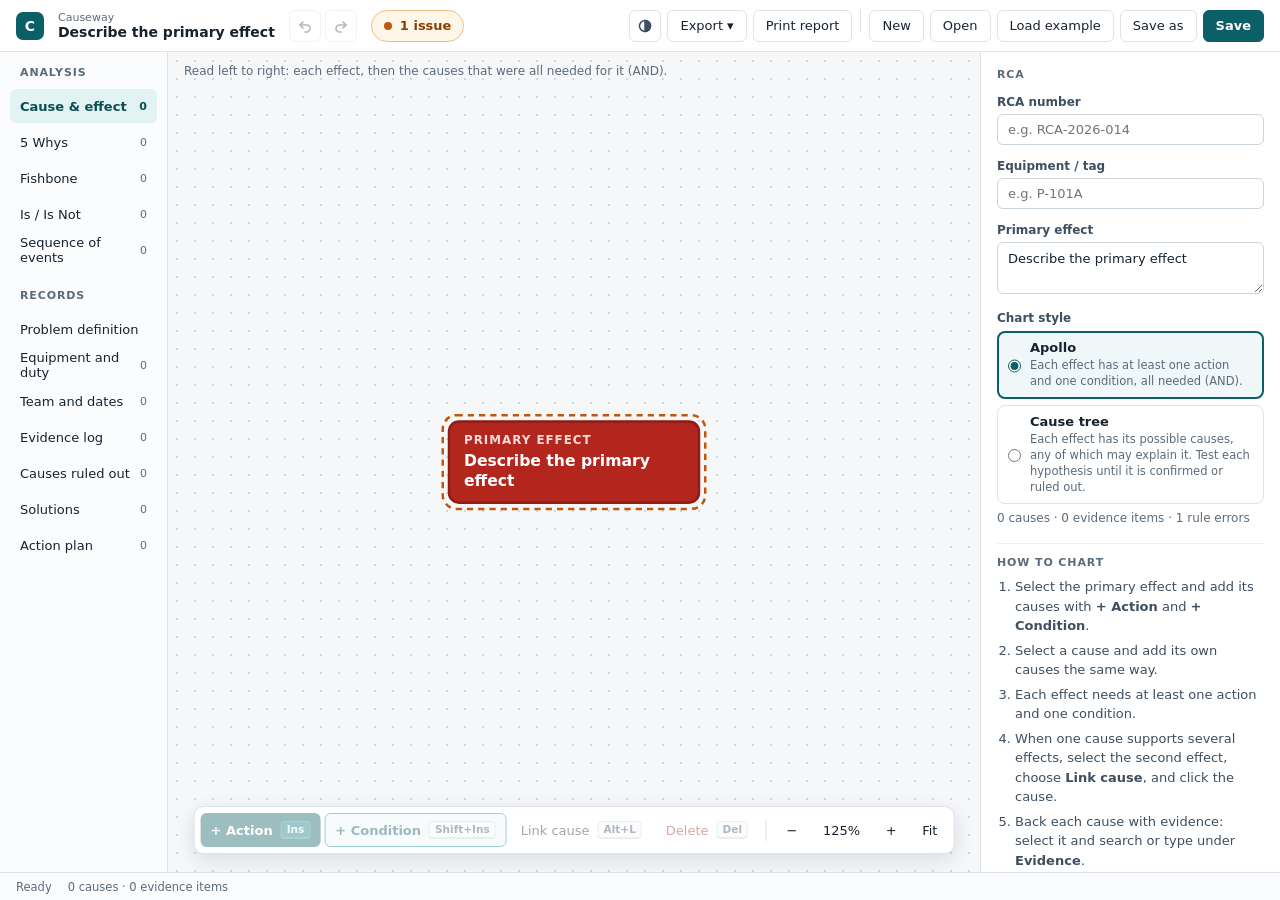
==== commit d86674bd: "Is / Is Not: problem specification and cause testing A Kepner-Tregoe page specifies the problem on W" ====
--- a/index.html
+++ b/index.html
@@ -386,6 +386,22 @@
 .card-head { display: flex; align-items: center; gap: 10px; margin-bottom: 8px; }
 .card-head h2 { flex: 1; margin: 0; }
 .form-grid { display: grid; grid-template-columns: repeat(auto-fit, minmax(260px, 1fr)); gap: 0 16px; }
+table.spec .spec-dim th { padding-top: 14px; text-align: left; font-size: 12px; letter-spacing: .04em; text-transform: uppercase; color: var(--ink-2); }
+table.spec .spec-dim .link { margin-left: 10px; text-transform: none; letter-spacing: 0; font-weight: 600; }
+.spec-code { display: block; margin: 2px 0 0 6px; color: var(--muted); font-size: 10.5px; font-weight: 700; }
+table.log.spec-test { table-layout: auto; }
+table.spec-test td:first-child { min-width: 200px; max-width: 320px; }
+table.spec-test .cause-chip { border-radius: 8px; }
+table.spec-test .cause-chip .link { white-space: normal; text-align: left; }
+table.spec-test th.spec-fact { padding: 6px 2px; text-align: center; font-size: 10px; letter-spacing: .02em; line-height: 1.3; cursor: help; }
+table.spec-test td.spec-cell { text-align: center; }
+.spec-mark { width: 30px; height: 26px; border: 1px solid var(--field-line); border-radius: 6px; background: var(--panel); font-weight: 800; color: var(--muted); }
+.spec-mark.m-yes { background: var(--accent); border-color: var(--accent); color: #fff; }
+.spec-mark.m-if { background: var(--warn-soft); border-color: var(--warn-line); color: var(--warn-ink); }
+.spec-mark.m-no { background: var(--danger); border-color: var(--danger); color: #fff; }
+td.spec-result { min-width: 120px; padding-top: 10px !important; font-size: 12px; color: var(--ink-2); }
+td.spec-result.fails { color: var(--danger); font-weight: 600; }
+td.spec-result.passes { color: var(--accent); font-weight: 600; }
 .form-grid .wide { grid-column: 1 / -1; }
 .run-time { margin-top: 4px; font-weight: 600; color: var(--ink-2); }
 .form-grid.dates { grid-template-columns: repeat(auto-fit, minmax(170px, 1fr)); }
@@ -497,6 +513,7 @@
   #report thead { display: table-header-group; }
   #report .r-tags { display: block; margin-top: 2px; color: #5b6b7a; font-size: 8pt; }
   #report .r-read { white-space: pre-wrap; }
+  #report .r-mark { text-align: center; font-weight: 700; }
   #report .r-code { font-family: ui-monospace, Consolas, monospace; font-weight: 700; color: #084f54; white-space: nowrap; }
   #report .r-none { color: #5b6b7a; font-style: italic; }
   #report figure { margin: 0; break-inside: avoid; }
@@ -651,6 +668,7 @@
     <button class="record active" data-record="chart" aria-current="page" id="railChart"><b id="railChartName">Cause &amp; effect</b><span id="railCauses">0</span></button>
     <button class="record" data-record="whys">5 Whys<span id="railWhys">0</span></button>
     <button class="record" data-record="fishbone">Fishbone<span id="railFish">0</span></button>
+    <button class="record" data-record="spec">Is / Is Not<span id="railSpec">0</span></button>
     <button class="record" data-record="timeline">Sequence of events<span id="railTimeline">0</span></button>
     <div class="panel-title group-title">Records</div>
     <button class="record" data-record="problem">Problem definition</button>
@@ -761,6 +779,18 @@
   'no-evidence': 'No further evidence',
   'no-value': 'Going further adds nothing',
 };
+
+// Is / Is Not (Kepner-Tregoe problem specification): the questions each dimension starts with.
+const SPEC_DIMS = {what: 'What', where: 'Where', when: 'When', extent: 'Extent'};
+const SPEC_QUESTIONS = {
+  what: ['What object or equipment has the problem?', 'What is wrong with it: the defect?'],
+  where: ['Where is the object: unit, site, position?', 'Where on the object is the defect?'],
+  when: ['When was it first seen?', 'When since then: pattern, frequency?', 'When in its life or operating cycle?'],
+  extent: ['How many objects have it?', 'How big is each defect?', 'What is the trend?'],
+};
+// How a cause answers one fact: it explains why the problem is here and not there, only if an
+// assumption holds, or not at all. Clicking a cell goes round them in this order.
+const SPEC_MARKS = {yes: {mark: '✓', name: 'Explains it'}, if: {mark: '?', name: 'Only if an assumption holds'}, no: {mark: '✕', name: 'Does not explain it'}};
 
 // The equipment and duty record: what a seal or pump maker asks for when a failed part comes back.
 // Each field is [key, label, placeholder, type]; the type is 'date', 'area', or a one-line text.
@@ -946,13 +976,16 @@
   unverified: false, controllable: false, causeType: '', stopPoint: null, notes: '', offsetY: 0,
 });
 
+const blankSpecRow = (dim, question = '') => ({id: uuid(), dim, question, is: '', isNot: '', distinction: '', change: ''});
+const blankSpecification = () => ({rows: Object.entries(SPEC_QUESTIONS).flatMap(([dim, qs]) => qs.map(q => blankSpecRow(dim, q))), tests: []});
+
 function blankState(style = 'apollo') {
   const effect = blankNode('effect', 'Describe the primary effect');
   return {
     type: FILE_TYPE, schemaVersion: SCHEMA_VERSION, id: uuid(),
     meta: {rcaNumber: '', equipmentTag: '', sealType: '', style, leadId: '', team: [], dates: {opened: today(), eventDate: '', closed: ''}},
     problem: {primaryEffectId: effect.id, when: '', where: '', readAcross: '', significance: {safety: '', environment: '', productionCost: '', reliability: ''}},
-    equipment: {}, nodes: [effect], links: [], evidence: [], ruledOut: [], solutions: [], actions: [], fiveWhys: [], fishbones: [], timelines: [],
+    equipment: {}, nodes: [effect], links: [], evidence: [], ruledOut: [], solutions: [], actions: [], fiveWhys: [], fishbones: [], timelines: [], specification: blankSpecification(),
     counters: {evidence: 1},
   };
 }
@@ -1389,6 +1422,7 @@
       if (n) Object.assign(ev, {text: n.title, kind: ['action', 'condition'].includes(n.kind) ? n.kind : ev.kind, evidenceIds: [...n.evidenceIds], nodeId: null});
     }
   }
+  state.specification.tests = state.specification.tests.filter(t => !gone.has(t.causeId));
   state.nodes = state.nodes.filter(n => !gone.has(n.id));
   state.links = state.links.filter(l => !gone.has(l.effectId) && !gone.has(l.causeId));
   for (const s of state.solutions) s.causeIds = s.causeIds.filter(id => !gone.has(id));
@@ -1454,6 +1488,22 @@
   state = JSON.parse(JSON.stringify(state));
   try { convertStyle(style); return chartIssues(); } finally { state = current; }
 }
+
+// ---- Is / Is Not ----
+// The problem is specified on four dimensions, each fact on two sides: what the problem is, and what
+// it could be but is not. Each candidate cause is then tested against every fact: does it explain why
+// the problem is here and not there? A fact is a question with either side answered.
+
+const specRow = id => state.specification.rows.find(r => r.id === id);
+const specFacts = () => state.specification.rows.filter(r => r.is.trim() || r.isNot.trim());
+const specLabel = r => `${SPEC_DIMS[r.dim]} ${state.specification.rows.filter(x => x.dim === r.dim).indexOf(r) + 1}`;
+const specTest = id => state.specification.tests.find(t => t.causeId === id);
+function specResult(test) {
+  const facts = specFacts(), mark = r => test.marks[r.id] || '';
+  return {facts, no: facts.filter(r => mark(r) === 'no'), only: facts.filter(r => mark(r) === 'if'), open: facts.filter(r => !mark(r))};
+}
+const specSummary = res => res.no.length ? `Fails ${plural(res.no.length, 'fact')}`
+  : res.open.length ? `${plural(res.open.length, 'fact')} to judge` : res.only.length ? `Explains all, on ${plural(res.only.length, 'assumption')}` : 'Explains every fact';
 
 // ---- Rule checks ----
 // A node is an effect when something is charted as its cause. Each effect needs at least one
@@ -1501,6 +1551,12 @@
       else if (n.controllable) issues.push({nodeId: n.id, level: 'info', code: 'no-solution', text: 'Controllable, but no solution attacks it yet'});
     }
   }
+  // A cause that fails a fact of the Is / Is Not cannot be the cause, or the fact is wrong.
+  for (const t of state.specification.tests) {
+    const n = byId(t.causeId), fails = n && live.has(n.id) && !(tree && n.status === 'ruled-out') ? specResult(t).no : [];
+    if (fails.length) issues.push({nodeId: n.id, level: 'warning', code: 'spec-fails',
+      text: `Does not explain ${fails.map(specLabel).join(', ')} of the Is / Is Not: rule it out, or check the fact`});
+  }
   // Once root causes are typed, the 8D questions not yet answered.
   const typed = new Set(state.nodes.filter(n => live.has(n.id) && isCause(n) && !(tree && n.status === 'ruled-out')).map(n => n.causeType));
   if (typed.size > (typed.has('') ? 1 : 0)) for (const t of ['escape', 'systemic']) if (!typed.has(t))
@@ -1516,6 +1572,10 @@
   const issues = [], add = (record, id, title, level, code, text) => issues.push({record, id, title, level, code, text});
   for (const r of state.ruledOut) if (!r.test.trim() && !r.evidenceIds.some(evidenceById)) add('ruledOut', r.id, r.cause || 'Untitled cause', 'warning', 'ruled-basis',
     'Ruled out without a reason: write the evidence or test that ruled it out');
+  // Thin IS NOT data is the most common weakness of a problem specification.
+  const stated = state.specification.rows.filter(r => r.is.trim()), bare = stated.filter(r => !r.isNot.trim());
+  if (stated.length >= 3 && bare.length * 2 > stated.length) add('spec', bare[0].id, 'Is / Is Not', 'info', 'spec-thin',
+    `${plural(bare.length, 'fact')} without an IS NOT: for each, say where, when, or what the problem could be but is not`);
   for (const s of state.solutions) {
     const title = s.title || 'Untitled solution', actions = actionsOf(s.id).filter(a => a.status !== 'cancelled' && a.kind !== 'containment');
     if (s.decision !== 'reject' && !s.causeIds.some(byId)) add('solutions', s.id, title, 'warning', 'solution-cause', 'Attacks no cause: link the causes it removes');
@@ -1997,7 +2057,7 @@
   if (highlight && !evidenceById(highlight)) highlight = null;
   const issues = ruleIssues(), causes = state.nodes.length - 1;
   $('count').textContent = `${causes} cause${causes === 1 ? '' : 's'} · ${state.evidence.length} evidence item${state.evidence.length === 1 ? '' : 's'}`;
-  for (const [id, n] of [['railCauses', causes], ['railWhys', state.fiveWhys.length], ['railFish', state.fishbones.length], ['railTimeline', state.timelines.length], ['railEquipment', equipmentFilled()], ['railTeam', state.meta.team.length], ['railEvidence', state.evidence.length], ['railRuledOut', state.ruledOut.length + treeRuledOut().length],
+  for (const [id, n] of [['railCauses', causes], ['railWhys', state.fiveWhys.length], ['railFish', state.fishbones.length], ['railSpec', specFacts().length], ['railTimeline', state.timelines.length], ['railEquipment', equipmentFilled()], ['railTeam', state.meta.team.length], ['railEvidence', state.evidence.length], ['railRuledOut', state.ruledOut.length + treeRuledOut().length],
     ['railSolutions', state.solutions.length], ['railActions', state.actions.length]]) $(id).textContent = n;
   renderIssues(issues);
   renderTitle();
@@ -2313,6 +2373,7 @@
   'ruled-basis': n => `${plural(n, 'ruled-out cause')} without a reason`,
   'one-evidence': n => `${plural(n, 'confirmed cause')} on one evidence item`,
   'no-solution': n => `${plural(n, 'cause')} that no solution attacks yet`,
+  'spec-fails': n => `${plural(n, 'cause')} that fail a fact of the Is / Is Not`,
   'cause-types': n => `${plural(n, 'root cause type')} not used yet (escape point, systemic)`,
 };
 
@@ -2361,7 +2422,7 @@
 // The issues list in the top bar: every rule issue, and a click selects its node.
 
 const ISSUE_ORDER = {error: 0, warning: 1, info: 2};
-const RECORD_NAMES = {ruledOut: 'Causes ruled out', solutions: 'Solutions', actions: 'Action plan'};
+const RECORD_NAMES = {spec: 'Is / Is Not', ruledOut: 'Causes ruled out', solutions: 'Solutions', actions: 'Action plan'};
 
 function renderIssues(issues) {
   const open = issues.filter(i => i.level !== 'info');
@@ -2983,6 +3044,15 @@
         ruledOutId: !nodeIds.has(c.nodeId) && ruledIds.has(c.ruledOutId) ? c.ruledOutId : null,
         parentId: top.has(c.parentId) ? c.parentId : null}))};
     })}));
+  const spec = p.specification, str = v => typeof v === 'string' ? v : '';
+  if (Array.isArray(spec?.rows)) {
+    const rows = spec.rows.filter(r => r?.id).map(r => ({id: r.id, dim: r.dim in SPEC_DIMS ? r.dim : 'what', question: str(r.question), is: str(r.is), isNot: str(r.isNot),
+      distinction: str(r.distinction), change: str(r.change)}));
+    const rowIds = new Set(rows.map(r => r.id)), tested = new Set();
+    const tests = (Array.isArray(spec.tests) ? spec.tests : []).filter(t => nodeIds.has(t?.causeId) && t.causeId !== s.problem.primaryEffectId && !tested.has(t.causeId) && tested.add(t.causeId))
+      .map(t => ({causeId: t.causeId, marks: Object.fromEntries(Object.entries(t.marks || {}).filter(([k, v]) => rowIds.has(k) && v in SPEC_MARKS))}));
+    s.specification = {rows, tests};
+  } else s.specification = blankSpecification();
   const when = v => typeof v === 'string' && eventMinutes(v) !== null ? v : '';
   s.timelines = (Array.isArray(p.timelines) ? p.timelines : []).filter(t => t?.id).map(t => ({...t,
     effectId: nodeIds.has(t.effectId) ? t.effectId : s.problem.primaryEffectId,
@@ -3194,12 +3264,12 @@
 }
 
 function renderRecord() {
-  const page = {equipment: equipmentPage, whys: whysPage, fishbone: fishbonePage, timeline: timelinePage, problem: problemPage, team: teamPage, evidence: evidencePage, ruledOut: ruledOutPage, solutions: solutionsPage, actions: actionsPage}[record];
+  const page = {spec: specPage, equipment: equipmentPage, whys: whysPage, fishbone: fishbonePage, timeline: timelinePage, problem: problemPage, team: teamPage, evidence: evidencePage, ruledOut: ruledOutPage, solutions: solutionsPage, actions: actionsPage}[record];
   const box = $('records'), focus = document.activeElement, scroll = box.scrollTop;
   // A rebuild keeps the focused field, so a picker or a status change does not lose the place.
   const key = box.contains(focus) && focus.dataset ? ['list', 'id', 'field', 'act', 'node'].map(k => focus.dataset[k] ?? '').join('|') : null;
   box.innerHTML = `<div class="page${['evidence', 'ruledOut', 'actions', 'fishbone', 'timeline'].includes(record) ? ' wide' : ''}">${page()}</div>${teamList()}`;
-  box.querySelectorAll('textarea.answer').forEach(fitArea);
+  box.querySelectorAll('textarea.answer, table.spec textarea').forEach(fitArea);
   box.scrollTop = scroll;
   if (key) [...box.querySelectorAll('[data-list],[data-act]')].find(el => ['list', 'id', 'field', 'act', 'node'].map(k => el.dataset[k] ?? '').join('|') === key)?.focus();
 }
@@ -3342,6 +3412,55 @@
 // The phases a new timeline starts with: the last ones chosen.
 let timelinePreset = 'test';
 let eventOn = null;          // the event being edited, lit in its figure
+
+// ---- Is / Is Not ----
+
+// The causes that can still be tested: on the chart, not the primary effect, not ruled out, not yet in the matrix.
+const specCandidates = () => state.nodes.filter(n => n.id !== state.problem.primaryEffectId && !specTest(n.id) && !isRuledOut(n) && reachable().has(n.id));
+
+function specPage() {
+  const sp = state.specification, facts = specFacts(), candidates = specCandidates();
+  const tests = sp.tests.filter(t => byId(t.causeId));
+  return `${pageHead('Is / Is Not', 'Specify the problem precisely before explaining it, after Kepner-Tregoe: for each question, what the problem <b>is</b>, and what it could be but <b>is not</b>. Then test each possible cause against those facts: the true cause explains why the problem is here and not there.')}
+    <section class="card">
+      <h2>Specification</h2>
+      <p class="note">For IS NOT, give the closest thing that could have the problem but does not: the other seal on the same pump, the spare pump, the same seal before the upset. Then note what is distinctive about the IS side, and what changed in or around it.</p>
+      <div class="table-wrap"><table class="log spec">
+        <colgroup><col style="width:20%"><col style="width:19%"><col style="width:19%"><col style="width:19%"><col style="width:19%"><col style="width:44px"></colgroup>
+        <thead><tr><th>Question</th><th>Is</th><th>Is not</th><th>Distinctive about the IS</th><th>Changed in or around it</th><th><span class="sr">Remove</span></th></tr></thead>
+        ${Object.entries(SPEC_DIMS).map(([dim, name]) => `<tbody>
+          <tr class="spec-dim"><th colspan="6">${name}<button class="link" data-act="spec-add-row" data-dim="${dim}">+ Question</button></th></tr>
+          ${sp.rows.filter(r => r.dim === dim).map(r => `<tr>
+            <td>${cellArea('specRows', r.id, 'question', r.question, 'Question', 'placeholder="A question"')}<small class="spec-code">${specLabel(r)}</small></td>
+            <td>${cellArea('specRows', r.id, 'is', r.is, `${specLabel(r)}: is`, 'placeholder="Is"')}</td>
+            <td>${cellArea('specRows', r.id, 'isNot', r.isNot, `${specLabel(r)}: is not`, 'placeholder="Is not"')}</td>
+            <td>${cellArea('specRows', r.id, 'distinction', r.distinction, `${specLabel(r)}: distinctive`, '')}</td>
+            <td>${cellArea('specRows', r.id, 'change', r.change, `${specLabel(r)}: changes`, '')}</td>
+            <td class="row-actions"><button class="unlink" data-act="spec-delete-row" data-id="${r.id}" aria-label="Remove this question">×</button></td>
+          </tr>`).join('')}</tbody>`).join('')}
+      </table></div>
+    </section>
+    <section class="card">
+      <h2>Test the possible causes</h2>
+      <p class="note">For each cause and each fact: does the cause explain why the problem IS here and IS NOT there? Click a cell to go round
+        <b>✓</b> explains it, <b>?</b> only if an assumption holds, and <b>✕</b> does not explain it. A cause that fails a fact is flagged on the chart. The most likely cause explains every fact on the fewest assumptions.</p>
+      ${!facts.length ? '<p class="empty-card">Answer the IS or IS NOT side of a question first: each answered question is a fact to test against.</p>'
+      : tests.length ? `<div class="table-wrap"><table class="log spec-test">
+        <thead><tr><th>Cause</th><th>Result</th>${facts.map(f => `<th class="spec-fact" title="${escapeHtml(`${f.question}\nIs: ${f.is}\nIs not: ${f.isNot}`)}">${specLabel(f).replace(' ', '<br>')}</th>`).join('')}<th><span class="sr">Remove</span></th></tr></thead>
+        <tbody>${tests.map(t => {
+          const n = byId(t.causeId), res = specResult(t);
+          return `<tr><td>${causeChip(n)}</td><td class="spec-result ${res.no.length ? 'fails' : res.open.length || res.only.length ? '' : 'passes'}">${specSummary(res)}</td>${facts.map(f => {
+            const v = t.marks[f.id] || '';
+            return `<td class="spec-cell"><button class="spec-mark m-${v || 'none'}" data-act="spec-mark" data-id="${n.id}" data-row="${f.id}" title="${escapeHtml(specLabel(f))}: ${v ? SPEC_MARKS[v].name : 'not judged'}" aria-label="${escapeHtml(`${n.title}, ${specLabel(f)}: ${v ? SPEC_MARKS[v].name : 'not judged'}`)}">${v ? SPEC_MARKS[v].mark : '·'}</button></td>`;
+          }).join('')}
+          <td class="row-actions"><button class="unlink" data-act="spec-remove-test" data-id="${n.id}" aria-label="Remove ${escapeHtml(n.title)} from the test">×</button></td></tr>`;
+        }).join('')}</tbody></table></div>` : '<p class="empty-card">No causes in the test yet.</p>'}
+      ${facts.length && candidates.length ? `<div class="decision-row">
+        <select class="picker" data-act="spec-add-test" aria-label="Test a cause"><option value="">+ Test a cause…</option>${candidates.map(n => `<option value="${n.id}">${escapeHtml(shorten(n.title, 80))}</option>`).join('')}</select>
+        ${candidates.length <= 30 ? `<button class="button" data-act="spec-add-all">Test all ${candidates.length}</button>` : ''}
+      </div>` : ''}
+    </section>`;
+}
 
 function timelinePage() {
   return `${pageHead('Sequence of events', 'Lay out what happened, in order, phase by phase: what was done, what was seen, and when. Mark the deviations, the events that departed from what should have happened. They are candidate causes: add them to the cause-and-effect chart.',
@@ -3626,6 +3745,7 @@
   if (list === 'meta') return state.meta;
   if (list === 'problem') return state.problem;
   if (list === 'equipment') return state.equipment;
+  if (list === 'specRows') return specRow(id);
   if (list === 'node') return byId(id);
   if (list === 'whySteps') return stepById(id);
   if (list === 'fishCauses') return fishFind(id)?.cause;
@@ -3646,7 +3766,7 @@
   const obj = boundObject(el);
   if (!obj) return;
   setPath(obj, el.dataset.field, el.value);
-  if (el.matches('textarea.answer')) fitArea(el);
+  if (el.matches('textarea.answer, table.spec textarea')) fitArea(el);
   renderTitle();
   if (record === 'fishbone') refreshFishFigures();
   if (record === 'timeline') refreshTimelineFigures();
@@ -3666,6 +3786,7 @@
     if (el.dataset.act === 'fish-add-evidence') fishSource(fishFind(el.dataset.id).cause).evidenceIds.push(value);
     if (el.dataset.act === 'fish-effect') state.fishbones.find(f => f.id === el.dataset.id).effectId = value;
     if (el.dataset.act === 'event-add-evidence') eventSource(eventFind(el.dataset.id).event).evidenceIds.push(value);
+    if (el.dataset.act === 'spec-add-test') state.specification.tests.push({causeId: value, marks: {}});
     if (el.dataset.act === 'timeline-effect') state.timelines.find(t => t.id === el.dataset.id).effectId = value;
     render(); persist();
   }
@@ -3694,6 +3815,26 @@
       citingNodes(id).forEach(n => reveal(n.id));
       showRecord('chart');
       return;
+    case 'spec-add-row': {
+      const rows = state.specification.rows, row = blankSpecRow(el.dataset.dim);
+      const last = rows.findLastIndex(r => r.dim === row.dim);
+      rows.splice(last < 0 ? rows.length : last + 1, 0, row); focusId = row.id;
+      break;
+    }
+    case 'spec-delete-row':
+      state.specification.rows = state.specification.rows.filter(r => r.id !== id);
+      for (const t of state.specification.tests) delete t.marks[id];
+      break;
+    case 'spec-mark': {
+      const marks = specTest(id).marks, order = ['', ...Object.keys(SPEC_MARKS)], row = el.dataset.row;
+      const next = order[(order.indexOf(marks[row] || '') + 1) % order.length];
+      if (next) marks[row] = next; else delete marks[row];
+      render(); persist();
+      document.querySelector(`#records [data-act="spec-mark"][data-id="${id}"][data-row="${row}"]`)?.focus();
+      return;
+    }
+    case 'spec-remove-test': state.specification.tests = state.specification.tests.filter(t => t.causeId !== id); break;
+    case 'spec-add-all': for (const n of specCandidates()) state.specification.tests.push({causeId: n.id, marks: {}}); break;
     case 'add-chain': focusId = addChain().steps[0].id; break;
     case 'delete-chain': {
       const chain = state.fiveWhys.find(c => c.id === id);
@@ -4373,6 +4514,15 @@
           ${table(['Category', 'Possible cause', 'Type', 'Evidence', 'Status'], rows, 'No possible causes recorded.')}`;
       }).join('')}
     </section>` : ''}
+    ${specFacts().length ? `<section class="r-page">
+      <h2>Is / Is Not</h2>
+      ${table(['Question', 'Is', 'Is not', 'Distinctive about the IS', 'Changed'], specFacts().map(r => `<tr><td><b>${specLabel(r)}</b> ${text(r.question)}</td>
+        <td>${text(r.is)}</td><td>${text(r.isNot)}</td><td>${text(r.distinction)}</td><td>${text(r.change)}</td></tr>`), '')}
+      ${state.specification.tests.some(t => byId(t.causeId)) ? `<h3>Possible causes tested against the facts</h3>
+        ${table(['Cause', ...specFacts().map(specLabel), 'Result'], state.specification.tests.filter(t => byId(t.causeId)).map(t => `<tr><td>${text(byId(t.causeId).title)}</td>
+          ${specFacts().map(f => `<td class="r-mark">${SPEC_MARKS[t.marks[f.id]]?.mark || '·'}</td>`).join('')}<td>${specSummary(specResult(t))}</td></tr>`), '')}
+        <p class="r-legend">✓ explains why the problem is here and not there; ? only if an assumption holds; ✕ does not explain it.</p>` : ''}
+    </section>` : ''}
     ${state.timelines.length ? `<section class="r-page">
       <h2>Sequence of events</h2>
       ${state.timelines.map(t => {
@@ -4581,6 +4731,27 @@
     preserved: 'Workshop quarantine shelf, bagged and labelled', decontaminated: 'Steam-cleaned outside only; faces untouched',
     photos: 'RCA folder, teardown 16 Sep', asFound: 'Stationary SiC face heat-checked with radial cracks; carbon face chipped at the OD; O-rings intact; springs free; orifice blocked with black fines.',
   };
+  // Is / Is Not: the problem specified, and three causes tested against it.
+  s.specification = blankSpecification();
+  const facts = [
+    ['P-101A inboard seal', 'P-101B: same service, same seal, on standby', 'P-101A was running through the upset; P-101B was not', 'Flush filter bypassed on 12 Sep'],
+    ['Heat checking on the SiC face, chipped carbon', 'Worn springs, damaged O-rings, corrosion', 'Thermal damage only', ''],
+    ['Unit 2, P-101A', 'P-103A/B, the other Plan 11 pumps on the unit', 'Only P-101A takes its flush from the bypassed filter header', ''],
+    ['The faces; the carbon at its OD', 'Sleeve, gland, O-ring grooves', 'Where the film is thinnest and hottest', ''],
+    ['14 Sep 2026, two days after the upset', 'Before the upset: no leak on any round', '', 'Process upset and filter bypass, 12 Sep'],
+    ['Once; the last failure was July 2025', 'Repeated or intermittent leaks', '', ''],
+    ['Steady running, 14 months after installation', 'At start-up or shutdown', '', ''],
+    ['One seal', 'Any other seal on the unit', '', ''],
+    ['15 ml/min', 'A sudden large release', '', ''],
+    ['Steady since found', 'Rising', '', ''],
+  ];
+  s.specification.rows.forEach((row, i) => Object.assign(row, {is: facts[i][0], isNot: facts[i][1], distinction: facts[i][2], change: facts[i][3]}));
+  const marks = pattern => Object.fromEntries(s.specification.rows.map((row, i) => [row.id, pattern[i]]).filter(([, v]) => v));
+  s.specification.tests = [
+    {causeId: ids.flow, marks: marks(['yes', 'yes', 'yes', 'yes', 'yes', 'yes', 'yes', 'yes', 'yes', 'yes'])},
+    {causeId: ids.vapour, marks: marks(['if', 'yes', 'if', 'yes', 'if', 'yes', 'if', 'if', 'yes', 'yes'])},
+    {causeId: ids.dryrun, marks: marks(['if', 'yes', 'if', 'yes', 'if', 'yes', 'if', 'if', 'yes', 'yes'])},
+  ];
   s.problem.readAcross = 'P-101B and the two other Plan 11 pumps on the unit (P-103A/B) have the same 3 mm flush orifice without a strainer. Inspected on 2026-09-20: orifices clean. The cyclones are on the same work order.';
   // Two 5 Whys chains: one that led to the chart, and one not yet added to it.
   const step = (answer, kind, codes = [], key = null) => ({id: uuid(), answer: key ? '' : answer, kind, evidenceIds: key ? [] : codes.map(c => ev[c]), nodeId: key ? ids[key] : null});
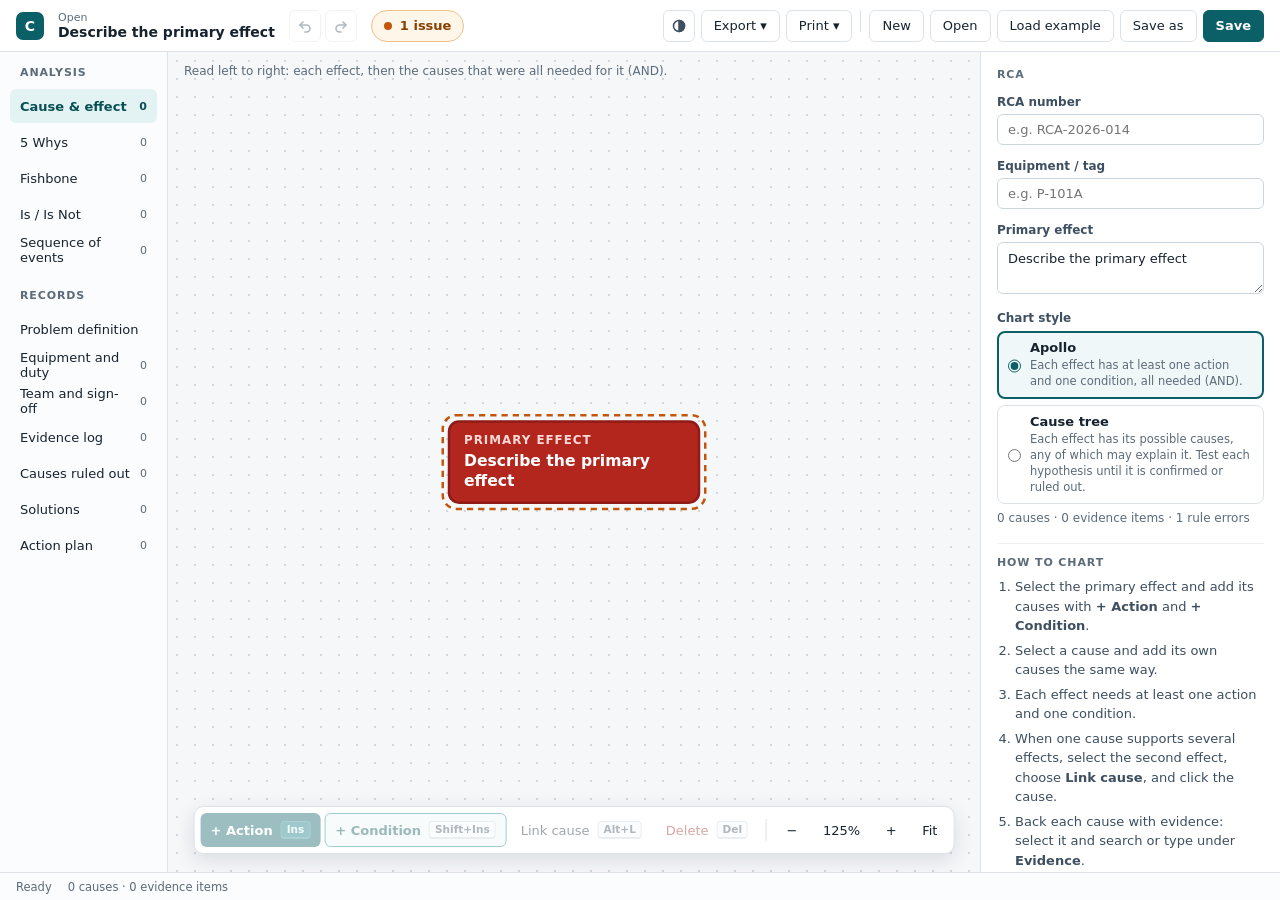
==== commit a9b2ee65: "Reports: full, 8D, and one-page summary; status and sign-off Print offers three layouts from the sam" ====
--- a/index.html
+++ b/index.html
@@ -527,6 +527,36 @@
   #report .r-whys li { margin-bottom: 1.5mm; break-inside: avoid; }
   #report .r-whys .r-none { font-style: normal; font-size: 8.5pt; }
   #report .r-foot { margin-top: 8mm; font-size: 8pt; color: #5b6b7a; }
+  #report .r-team { margin: -3mm 0 7mm; grid-template-columns: 1fr 3fr; }
+  #report .r-signoff { break-inside: avoid; }
+  #report .r-sign td { height: 11mm; vertical-align: bottom; }
+  #report .r-sign .r-signature { width: 40%; border-bottom: 1px solid #16232f; }
+  /* 8D: each discipline numbered, the chart on pages of its own. */
+  #report .r-d { margin-bottom: 6mm; }
+  #report .r-d h2 { display: flex; align-items: baseline; gap: 3mm; }
+  #report .r-dnum { display: inline-block; min-width: 9mm; padding: .4mm 1.5mm; border-radius: 1mm; background: #0b5f66; color: #fff; font-size: 10pt; text-align: center; }
+  #report .r-sub { font-weight: 400; color: #5b6b7a; }
+  #report .r-chain { font-size: 8pt; color: #3d4f60; }
+  #report .r-keep { break-inside: avoid; }
+  #report .r-chart-pages { break-before: page; }
+  /* One-page summary: two columns, small type. */
+  #report[data-layout="summary"] { font-size: 8.5pt; }
+  #report .r-cover-short { padding: 0 0 3mm; margin-bottom: 4mm; }
+  #report .r-cover-short h1 { margin: 1mm 0 0; font-size: 16pt; }
+  #report .r-summary { columns: 2; column-gap: 8mm; }
+  #report .r-summary .r-block { break-inside: avoid; }
+  #report .r-summary .r-foot { margin-top: 4mm; }
+  #report .r-summary h3 { margin: 3mm 0 1.5mm; padding-bottom: .5mm; border-bottom: 1px solid #0b5f66; color: #0b5f66; font-size: 9.5pt; }
+  #report .r-summary > .r-block:first-child h3 { margin-top: 0; }
+  #report .r-summary table { font-size: 7.5pt; }
+  #report .r-summary td:first-child { width: 42%; }
+  #report .r-summary th, #report .r-summary td { padding: 1mm 1.5mm; }
+  #report dl.r-list { display: grid; grid-template-columns: 24mm 1fr; gap: 1mm 3mm; margin: 0; }
+  #report dl.r-list div { display: contents; }
+  #report dl.r-list dd { margin: 0; }
+  #report .r-roots { margin: 0; padding-left: 5mm; }
+  #report .r-roots li { margin-bottom: 2mm; break-inside: avoid; }
+  #report .r-tagline { font-size: 7.5pt; font-weight: 700; letter-spacing: .04em; text-transform: uppercase; color: #5b6b7a; }
 }
 
 /* ---- 5 Whys ---- */
@@ -652,7 +682,14 @@
           <button role="menuitem" id="exportPng"><b>Chart as PNG</b><small>Image at twice screen resolution</small></button>
         </div>
       </div>
-      <button id="printReport" title="Print the RCA report, or save it as a PDF (Ctrl/Cmd+P)">Print report</button>
+      <div class="menu-wrap">
+        <button id="printReport" aria-expanded="false" aria-controls="printMenu" title="Print a report, or save it as a PDF">Print ▾</button>
+        <div id="printMenu" class="popover right" role="menu" hidden>
+          <button role="menuitem" id="printFull"><b>Full RCA report</b><small>Every record, the chart, and the sign-off</small></button>
+          <button role="menuitem" id="print8d"><b>8D report</b><small>D1 to D8, for a customer's 8D request</small></button>
+          <button role="menuitem" id="printSummary"><b>One-page summary</b><small>Problem, root causes, actions, and status</small></button>
+        </div>
+      </div>
       <span class="divider" aria-hidden="true"></span>
       <button id="newProject" title="Start a new, empty RCA">New</button>
       <button id="openProject" title="Open a saved RCA (JSON)">Open</button>
@@ -673,7 +710,7 @@
     <div class="panel-title group-title">Records</div>
     <button class="record" data-record="problem">Problem definition</button>
     <button class="record" data-record="equipment">Equipment and duty<span id="railEquipment">0</span></button>
-    <button class="record" data-record="team">Team and dates<span id="railTeam">0</span></button>
+    <button class="record" data-record="team">Team and sign-off<span id="railTeam">0</span></button>
     <button class="record" data-record="evidence">Evidence log<span id="railEvidence">0</span></button>
     <button class="record" data-record="ruledOut">Causes ruled out<span id="railRuledOut">0</span></button>
     <button class="record" data-record="solutions">Solutions<span id="railSolutions">0</span></button>
@@ -851,6 +888,10 @@
 ];
 const EQUIPMENT_KEYS = EQUIPMENT_SECTIONS.flatMap(s => s.fields.map(f => f[0]));
 
+// Where the RCA stands. It can only be closed once its actions are validated.
+const RCA_STATUS = {open: 'Open', 'root-cause': 'Root cause found', actions: 'Actions in progress', closed: 'Closed'};
+const SIGNOFF_ROLES = {prepared: 'Prepared by', reviewed: 'Reviewed by', approved: 'Approved by'};
+
 // Record values. Keys are what the file stores; values are what the page shows.
 const EVIDENCE_TYPES = {sensed: 'Sensed', inferred: 'Inferred'};
 const RULED_OUT_STATUS = {'testing': 'Being tested', 'ruled-out': 'Ruled out'};
@@ -976,6 +1017,7 @@
   unverified: false, controllable: false, causeType: '', stopPoint: null, notes: '', offsetY: 0,
 });
 
+const blankSignoff = () => Object.fromEntries(Object.keys(SIGNOFF_ROLES).map(k => [k, {name: '', date: ''}]));
 const blankSpecRow = (dim, question = '') => ({id: uuid(), dim, question, is: '', isNot: '', distinction: '', change: ''});
 const blankSpecification = () => ({rows: Object.entries(SPEC_QUESTIONS).flatMap(([dim, qs]) => qs.map(q => blankSpecRow(dim, q))), tests: []});
 
@@ -983,7 +1025,8 @@
   const effect = blankNode('effect', 'Describe the primary effect');
   return {
     type: FILE_TYPE, schemaVersion: SCHEMA_VERSION, id: uuid(),
-    meta: {rcaNumber: '', equipmentTag: '', sealType: '', style, leadId: '', team: [], dates: {opened: today(), eventDate: '', closed: ''}},
+    meta: {rcaNumber: '', equipmentTag: '', sealType: '', style, leadId: '', team: [], dates: {opened: today(), eventDate: '', closed: ''},
+      status: 'open', customerRef: '', revision: '', signoff: blankSignoff()},
     problem: {primaryEffectId: effect.id, when: '', where: '', readAcross: '', significance: {safety: '', environment: '', productionCost: '', reliability: ''}},
     equipment: {}, nodes: [effect], links: [], evidence: [], ruledOut: [], solutions: [], actions: [], fiveWhys: [], fishbones: [], timelines: [], specification: blankSpecification(),
     counters: {evidence: 1},
@@ -1564,6 +1607,15 @@
   return issues;
 }
 
+// What stands in the way of closing the RCA: every corrective and preventive action validated by its
+// effectiveness check, with the result recorded.
+function closeBlockers() {
+  const live = state.actions.filter(a => a.status !== 'cancelled' && a.kind !== 'containment');
+  const open = live.filter(a => a.status !== 'validated').length, bare = live.filter(a => a.status === 'validated' && !a.effectiveness.result.trim()).length;
+  return [!live.length && 'No corrective or preventive action in the plan', open && `${plural(open, 'action')} not validated by an effectiveness check`,
+    bare && `${plural(bare, 'validated action')} without an effectiveness result`].filter(Boolean);
+}
+
 const WEAK_WORDS = /\b(re-?train(ing)?|training|brief(ing)?|remind(er)?|awareness|toolbox talk|be (more )?careful)\b/i;
 
 // The records: a ruled-out cause needs its reason, a solution its causes and actions, and an action
@@ -1572,6 +1624,7 @@
   const issues = [], add = (record, id, title, level, code, text) => issues.push({record, id, title, level, code, text});
   for (const r of state.ruledOut) if (!r.test.trim() && !r.evidenceIds.some(evidenceById)) add('ruledOut', r.id, r.cause || 'Untitled cause', 'warning', 'ruled-basis',
     'Ruled out without a reason: write the evidence or test that ruled it out');
+  if (state.meta.status === 'closed') for (const b of closeBlockers()) add('team', 'status', 'RCA status', 'warning', 'closed-open', `Closed, but: ${b}`);
   // Thin IS NOT data is the most common weakness of a problem specification.
   const stated = state.specification.rows.filter(r => r.is.trim()), bare = stated.filter(r => !r.isNot.trim());
   if (stated.length >= 3 && bare.length * 2 > stated.length) add('spec', bare[0].id, 'Is / Is Not', 'info', 'spec-thin',
@@ -2100,7 +2153,7 @@
 function renderTitle() {
   $('sheetTitle').textContent = primaryEffect()?.title.trim() || 'Untitled RCA';
   document.title = `${rcaName()} · Causeway`;
-  $('sheetMeta').textContent = [state.meta.rcaNumber, state.meta.equipmentTag].filter(s => s?.trim()).join(' · ') || 'Causeway';
+  $('sheetMeta').textContent = [state.meta.rcaNumber, state.meta.equipmentTag, RCA_STATUS[state.meta.status]].filter(s => s?.trim()).join(' · ');
 }
 
 // Properties panel for the selected node, or for the RCA when nothing is selected.
@@ -2422,7 +2475,7 @@
 // The issues list in the top bar: every rule issue, and a click selects its node.
 
 const ISSUE_ORDER = {error: 0, warning: 1, info: 2};
-const RECORD_NAMES = {spec: 'Is / Is Not', ruledOut: 'Causes ruled out', solutions: 'Solutions', actions: 'Action plan'};
+const RECORD_NAMES = {team: 'Team and sign-off', spec: 'Is / Is Not', ruledOut: 'Causes ruled out', solutions: 'Solutions', actions: 'Action plan'};
 
 function renderIssues(issues) {
   const open = issues.filter(i => i.level !== 'info');
@@ -3022,6 +3075,9 @@
     evidenceIds: Array.isArray(n.evidenceIds) ? n.evidenceIds : []}));
   if (!s.nodes.some(n => n.id === s.problem.primaryEffectId)) throw Error('The primary effect is missing.');
   s.meta.team = Array.isArray(s.meta.team) ? s.meta.team.filter(m => m?.id) : [];
+  s.meta.status = p.meta?.status in RCA_STATUS ? p.meta.status : 'open';
+  for (const k of ['customerRef', 'revision']) if (typeof s.meta[k] !== 'string') s.meta[k] = '';
+  s.meta.signoff = Object.fromEntries(Object.keys(SIGNOFF_ROLES).map(k => [k, {name: String(p.meta?.signoff?.[k]?.name ?? ''), date: String(p.meta?.signoff?.[k]?.date ?? '')}]));
   s.equipment = Object.fromEntries(EQUIPMENT_KEYS.filter(k => typeof p.equipment?.[k] === 'string').map(k => [k, p.equipment[k]]));
   s.counters = {evidence: Number.isInteger(p.counters?.evidence) ? p.counters.evidence : 1};
   s.evidence = s.evidence.filter(e => e?.id).map(e => ({code: '', description: '', type: 'sensed', source: '', collectedBy: '', date: '', ...e}));
@@ -3583,12 +3639,31 @@
     </section>`).join('')}`;
 }
 
+// Closing waits for the actions to be validated; the date closed is filled in if it is empty.
+function setRcaStatus(status) {
+  const blockers = status === 'closed' ? closeBlockers() : [];
+  if (blockers.length) {
+    render();
+    openDialog(`<h2>Not ready to close</h2><p>An RCA is closed once its actions have worked. Still open:</p>
+      <ul class="needs">${blockers.map(b => `<li class="need-warning">${escapeHtml(b)}</li>`).join('')}</ul>
+      <div class="dialog-foot"><button class="button primary" data-choice="" autofocus>OK</button></div>`, () => {});
+    return;
+  }
+  state.meta.status = status;
+  if (status === 'closed' && !state.meta.dates.closed) state.meta.dates.closed = today();
+  render(); persist();
+  setStatus(`RCA status: ${RCA_STATUS[status]}`);
+}
+
 function teamPage() {
   const m = state.meta, d = m.dates;
-  return `${pageHead('Team and dates', 'Who carries out the RCA, and its dates.')}
+  return `${pageHead('Team and sign-off', 'Who carries out the RCA, its dates, where it stands, and who signs it off.')}
     <section class="card">
       <h2>RCA</h2>
       <div class="form-grid">
+        <label class="field">Status<select class="text" data-act="rca-status" data-id="status" data-field="status" aria-label="RCA status">${optionList(RCA_STATUS, m.status)}</select></label>
+        ${formField('Customer reference <span class="muted">e.g. their 8D or complaint number</span>', 'meta', '', 'customerRef', m.customerRef, '')}
+        ${formField('Revision', 'meta', '', 'revision', m.revision, 'placeholder="e.g. A, or 1"')}
         ${formField('RCA number', 'meta', '', 'rcaNumber', m.rcaNumber, 'placeholder="e.g. RCA-2026-014"')}
         ${formField('Equipment / tag', 'meta', '', 'equipmentTag', m.equipmentTag, 'placeholder="e.g. P-101A"')}
         ${formField('Seal type', 'meta', '', 'sealType', m.sealType, 'placeholder="e.g. Single cartridge seal, API Plan 11"')}
@@ -3614,6 +3689,16 @@
         </tr>`).join('') : empty(4, 'No team members yet.')}</tbody>
       </table>
       <p class="note">Names entered here are offered for “collected by” and “owner” in the other records.</p>
+    </section>
+    <section class="card">
+      <h2>Sign-off</h2>
+      <table class="log compact">
+        <thead><tr><th>Role</th><th>Name</th><th>Date</th></tr></thead>
+        <tbody>${Object.entries(SIGNOFF_ROLES).map(([k, label]) => `<tr><td>${label}</td>
+          <td>${cell('meta', '', `signoff.${k}.name`, m.signoff[k].name, `${label}: name`, 'list="teamNames" placeholder="Name"')}</td>
+          <td>${cell('meta', '', `signoff.${k}.date`, m.signoff[k].date, `${label}: date`, 'type="date"')}</td></tr>`).join('')}</tbody>
+      </table>
+      <p class="note">Printed at the end of every report, with space to sign. The RCA can be closed once every corrective and preventive action is validated by its effectiveness check.</p>
     </section>`;
 }
 
@@ -3762,7 +3847,7 @@
 
 $('records').addEventListener('input', e => {
   const el = e.target.closest('[data-field]');
-  if (!el) return;
+  if (!el || el.dataset.act === 'rca-status') return;
   const obj = boundObject(el);
   if (!obj) return;
   setPath(obj, el.dataset.field, el.value);
@@ -3776,6 +3861,7 @@
 
 // Pickers: choosing an item adds it.
 $('records').addEventListener('change', e => {
+  if (e.target.dataset.act === 'rca-status') { setRcaStatus(e.target.value); return; }
   const el = e.target.closest('select[data-act]');
   if (el && el.value) {
     const value = el.value;
@@ -4417,24 +4503,31 @@
   setStatus(`Exported ${name}`);
 }
 
-function showMenu(open) {
-  $('exportMenu').hidden = !open;
-  $('exportButton').setAttribute('aria-expanded', open);
-  if (open) $('exportMenu').querySelector('button').focus();
-}
-$('exportButton').onclick = () => showMenu($('exportMenu').hidden);
+// The Export and Print menus: one open at a time, closed by a click elsewhere or Esc.
+const MENUS = {exportMenu: 'exportButton', printMenu: 'printReport'};
+function showMenu(open, menu = 'exportMenu') {
+  for (const [id, button] of Object.entries(MENUS)) {
+    const show = open && id === menu;
+    $(id).hidden = !show;
+    $(button).setAttribute('aria-expanded', show);
+  }
+  if (open) $(menu).querySelector('button').focus();
+}
+for (const [menu, button] of Object.entries(MENUS)) {
+  $(button).onclick = () => showMenu($(menu).hidden, menu);
+  $(menu).addEventListener('keydown', e => {
+    e.stopPropagation();
+    if (e.key === 'Escape') { showMenu(false); $(button).focus(); }
+    if (e.key === 'ArrowDown' || e.key === 'ArrowUp') {
+      e.preventDefault();
+      const items = [...$(menu).querySelectorAll('button')], i = items.indexOf(document.activeElement);
+      items[(i + (e.key === 'ArrowDown' ? 1 : -1) + items.length) % items.length].focus();
+    }
+  });
+}
 $('exportSvg').onclick = exportSvg;
 $('exportPng').onclick = exportPng;
 document.addEventListener('pointerdown', e => { if (!e.target.closest('.menu-wrap')) showMenu(false); });
-$('exportMenu').addEventListener('keydown', e => {
-  e.stopPropagation();
-  if (e.key === 'Escape') { showMenu(false); $('exportButton').focus(); }
-  if (e.key === 'ArrowDown' || e.key === 'ArrowUp') {
-    e.preventDefault();
-    const items = [...$('exportMenu').querySelectorAll('button')], i = items.indexOf(document.activeElement);
-    items[(i + (e.key === 'ArrowDown' ? 1 : -1) + items.length) % items.length].focus();
-  }
-});
 
 // ---- Printed report ----
 // Built just before printing, so Ctrl+P prints the current RCA as well.
@@ -4461,27 +4554,60 @@
   return figures;
 }
 
-function buildReport() {
-  const m = state.meta, p = state.problem, sig = p.significance;
-  const text = v => v?.trim() ? escapeHtml(v) : '<span class="r-none">—</span>';
-  const item = (label, value) => `<div><dt>${label}</dt><dd>${text(value)}</dd></div>`;
-  const lead = m.team.find(t => t.id === m.leadId);
-  const table = (heads, rows, none) => rows.length
-    ? `<table><thead><tr>${heads.map(h => `<th>${h}</th>`).join('')}</tr></thead><tbody>${rows.join('')}</tbody></table>`
-    : `<p class="r-none">${none}</p>`;
-  const codes = ids => ids.map(evidenceById).filter(Boolean).map(e => `<span class="r-code">${escapeHtml(e.code)}</span>`).join(' ') || '—';
-  const issues = ruleIssues().filter(i => i.level !== 'info');
-
-  $('report').innerHTML = `
-    <header class="r-cover">
-      <div class="r-kicker">Root cause analysis${m.rcaNumber ? ' · ' + escapeHtml(m.rcaNumber) : ''}</div>
+// The pieces every layout shares.
+const rText = v => v?.trim() ? escapeHtml(v) : '<span class="r-none">—</span>';
+const rItem = (label, value) => `<div><dt>${label}</dt><dd>${rText(value)}</dd></div>`;
+const rTable = (heads, rows, none) => rows.length
+  ? `<table><thead><tr>${heads.map(h => `<th>${h}</th>`).join('')}</tr></thead><tbody>${rows.join('')}</tbody></table>`
+  : `<p class="r-none">${none}</p>`;
+const rCodes = ids => ids.map(evidenceById).filter(Boolean).map(e => `<span class="r-code">${escapeHtml(e.code)}</span>`).join(' ') || '—';
+const rLead = () => { const m = state.meta, lead = m.team.find(t => t.id === m.leadId); return lead && `${lead.name}${lead.role ? ', ' + lead.role : ''}`; };
+
+// The cover: what, which equipment, where the RCA stands, and its references.
+function reportCover(kind) {
+  const m = state.meta;
+  return `<header class="r-cover">
+      <div class="r-kicker">${kind}${m.rcaNumber ? ' · ' + escapeHtml(m.rcaNumber) : ''}${m.revision ? ' · Revision ' + escapeHtml(m.revision) : ''}</div>
       <h1>${escapeHtml(primaryEffect()?.title || 'Untitled RCA')}</h1>
       <dl class="r-grid">
-        ${item('Equipment / tag', m.equipmentTag)}${item('Seal type', m.sealType)}${item('Lead', lead && `${lead.name}${lead.role ? ', ' + lead.role : ''}`)}
-        ${item('Team', m.team.filter(t => t.id !== m.leadId).map(t => `${t.name}${t.role ? ' (' + t.role + ')' : ''}`).join('\n'))}
-        ${item('Event', m.dates.eventDate)}${item('RCA opened', m.dates.opened)}${item('RCA closed', m.dates.closed)}${item('Report printed', today())}
+        ${rItem('Equipment / tag', m.equipmentTag)}${rItem('Seal type', m.sealType)}${rItem('Status', RCA_STATUS[m.status])}${rItem('Customer reference', m.customerRef)}
+        ${rItem('Event', m.dates.eventDate)}${rItem('RCA opened', m.dates.opened)}${rItem('RCA closed', m.dates.closed)}${rItem('Report printed', today())}
       </dl>
-    </header>
+    </header>`;
+}
+
+// Sign-off, with room to sign by hand.
+const reportSignoff = () => `<section class="r-signoff">
+    <h2>Sign-off</h2>
+    <table class="r-sign"><thead><tr><th>Role</th><th>Name</th><th>Date</th><th>Signature</th></tr></thead><tbody>${Object.entries(SIGNOFF_ROLES).map(([k, label]) =>
+      `<tr><td>${label}</td><td>${rText(state.meta.signoff[k].name)}</td><td class="r-crit">${rText(state.meta.signoff[k].date)}</td><td class="r-signature"></td></tr>`).join('')}</tbody></table>
+  </section>`;
+
+// The root causes, by type: typed causes, and those whose branch stops at a solution.
+function rootCauses() {
+  const live = reachable();
+  return state.nodes.filter(n => live.has(n.id) && isCause(n) && !isRuledOut(n) && (n.causeType || n.stopPoint?.reason === 'solution-found'));
+}
+// A cause's chain up to the primary effect, along its first effect.
+function causeChain(n) {
+  const chain = [n], seen = new Set([n.id]);
+  for (let e = effectsOf(n.id)[0]; e && !seen.has(e.id); e = effectsOf(e.id)[0]) { chain.push(e); seen.add(e.id); }
+  return chain;
+}
+const actionsOfKind = (...kinds) => state.actions.filter(a => kinds.includes(a.kind));
+const actionRows = actions => actions.map(a => `<tr><td>${rText(a.action)}${ACTION_STRENGTH[a.strength] ? `<small class="r-tags">${ACTION_STRENGTH[a.strength]} action</small>` : ''}</td><td>${rText(a.owner)}</td>
+  <td class="r-crit">${rText(a.due)}${isOverdue(a) ? '\n<b class="r-issue-error">Overdue</b>' : ''}</td><td>${rText(a.verification)}</td><td>${ACTION_STATUS[a.status] || ''}</td>
+  <td>${[a.effectiveness.date, a.effectiveness.result].filter(x => x?.trim()).map(escapeHtml).join('\n') || '—'}</td></tr>`);
+const ACTION_HEADS = ['Action', 'Owner', 'Due', 'Verification', 'Status', 'Effectiveness check'];
+
+function fullReport() {
+  const m = state.meta, p = state.problem, sig = p.significance;
+  const text = rText, item = rItem, table = rTable, codes = rCodes, lead = m.team.find(t => t.id === m.leadId);
+  const issues = ruleIssues().filter(i => i.level !== 'info');
+
+  return `
+    ${reportCover('Root cause analysis')}
+    <dl class="r-grid r-team">${item('Lead', rLead())}${item('Team', m.team.filter(t => t.id !== m.leadId).map(t => `${t.name}${t.role ? ' (' + t.role + ')' : ''}`).join('\n'))}</dl>
     <section>
       <h2>Problem definition</h2>
       <dl class="r-grid two">${item('What', primaryEffect()?.title)}${item('When', p.when)}${item('Where', p.where)}</dl>
@@ -4563,14 +4689,96 @@
         <td>${[a.effectiveness.date, a.effectiveness.result].filter(x => x?.trim()).map(escapeHtml).join('\n') || '—'}</td></tr>`), 'No actions recorded.')}
       ${state.problem.readAcross.trim() ? `<h3>Read-across</h3><p class="r-read">${escapeHtml(state.problem.readAcross)}</p>` : ''}
     </section>
+    ${reportSignoff()}
     <p class="r-foot">Causeway · ${escapeHtml(rcaName())} · printed ${today()}</p>`;
 }
 
-function printReport() {
+// 8D: the same RCA in the eight disciplines a customer's 8D request asks for.
+function report8D() {
+  const m = state.meta, p = state.problem, e = state.equipment, facts = specFacts();
+  // The short disciplines stay whole on a page; D2 and D4 may run over.
+  const d = (n, title, body) => `<section class="r-d${[2, 4].includes(n) ? '' : ' r-keep'}"><h2><span class="r-dnum">D${n}</span>${title}</h2>${body}</section>`;
+  const roots = rootCauses(), groups = [...Object.entries(CAUSE_TYPES), ['', {name: 'Root causes, type not set'}]]
+    .map(([k, t]) => [t, roots.filter(n => n.causeType === k)]).filter(([, list]) => list.length);
+  const chosen = state.solutions.filter(s => s.decision === 'implement');
+  const ruled = [...state.ruledOut.map(r => [r.cause, r.test]), ...treeRuledOut().map(n => [n.title, n.test])];
+  const keyData = [['Machine', e.machine], ['Seal', [e.sealModel, e.arrangement].filter(Boolean).join(', ')], ['Seal piping plans', e.sealPlans], ['Product', e.product],
+    ['Run time', runTime()], ['How it was found', e.detectedBy], ['Earlier failures', e.previous]].filter(([, v]) => v?.trim());
+  return `
+    ${reportCover('8D report')}
+    ${d(1, 'Team', rTable(['Name', 'Role', ''], m.team.map(t => `<tr><td>${rText(t.name)}</td><td>${rText(t.role)}</td><td>${t.id === m.leadId ? '<b>Lead</b>' : ''}</td></tr>`), 'No team recorded.'))}
+    ${d(2, 'Problem description', `<dl class="r-grid two">${rItem('What', primaryEffect()?.title)}${rItem('When', p.when)}${rItem('Where', p.where)}${rItem('Significance',
+      Object.entries({Safety: p.significance.safety, Environment: p.significance.environment, 'Production / cost': p.significance.productionCost, Reliability: p.significance.reliability})
+        .filter(([, v]) => v.trim()).map(([k, v]) => `${k}: ${v}`).join('\n'))}</dl>
+      ${keyData.length ? `<dl class="r-grid">${keyData.map(([k, v]) => rItem(k, v)).join('')}</dl>` : ''}
+      ${facts.length ? `<h3>Is / Is Not</h3>${rTable(['Question', 'Is', 'Is not', 'Distinctive', 'Changed'], facts.map(r => `<tr><td><b>${specLabel(r)}</b> ${rText(r.question)}</td>
+        <td>${rText(r.is)}</td><td>${rText(r.isNot)}</td><td>${rText(r.distinction)}</td><td>${rText(r.change)}</td></tr>`), '')}` : ''}`)}
+    ${d(3, 'Containment actions', rTable(ACTION_HEADS, actionRows(actionsOfKind('containment')), 'No containment actions recorded.'))}
+    ${d(4, 'Root causes', `${groups.length ? groups.map(([t, list]) => `<h3>${t.name}${t.about ? ` <span class="r-sub">${t.about.toLowerCase()}</span>` : ''}</h3>
+        ${rTable(['Root cause', 'How it was verified', 'Evidence', 'Chain to the problem'], list.map(n => `<tr><td><b>${escapeHtml(n.title)}</b></td><td>${rText(n.test)}</td>
+          <td>${n.evidenceIds.map(evidenceById).filter(Boolean).map(ev => `<span class="r-code">${escapeHtml(ev.code)}</span> ${escapeHtml(ev.description)}`).join('\n') || '—'}</td>
+          <td class="r-chain">${causeChain(n).slice(1).map(x => escapeHtml(shorten(x.title, 60))).join(' → ')}</td></tr>`), '')}`).join('')
+      : '<p class="r-none">No root cause identified yet: give the causes a root cause type, or a stop point “Effective solution found”.</p>'}
+      ${ruled.length ? `<h3>Possible causes ruled out</h3>${rTable(['Cause', 'How it was ruled out'], ruled.map(([c, t]) => `<tr><td>${rText(c)}</td><td>${rText(t)}</td></tr>`), '')}` : ''}
+      <div class="r-chart-pages"><h3>Cause-and-effect chart</h3>${chartFigures().join('')}</div>`)}
+    ${d(5, 'Permanent corrective actions chosen', rTable(['Solution', 'Attacks', 'Prevents recurrence', 'Within our control', 'No new problems'], chosen.map(s => `<tr><td><b>${rText(s.title)}</b></td>
+      <td>${s.causeIds.map(byId).filter(Boolean).map(n => escapeHtml(n.title)).join('\n') || '—'}</td>
+      ${['preventsRecurrence', 'withinControl', 'noNewProblems'].map(k => `<td>${CRITERION_VALUES[s.criteria[k].v] || '—'}${s.criteria[k].c ? '\n' + escapeHtml(s.criteria[k].c) : ''}</td>`).join('')}</tr>`), 'No solution chosen yet.'))}
+    ${d(6, 'Corrective actions implemented and validated', rTable(ACTION_HEADS, actionRows(actionsOfKind('corrective')), 'No corrective actions recorded.'))}
+    ${d(7, 'Preventing recurrence', `${rTable(ACTION_HEADS, actionRows(actionsOfKind('preventive')), 'No preventive actions recorded.')}
+      <h3>Read-across</h3><p class="r-read">${rText(p.readAcross)}</p>`)}
+    ${d(8, 'Closure', `<dl class="r-grid">${rItem('Status', RCA_STATUS[m.status])}${rItem('RCA closed', m.dates.closed)}${rItem('Lead', rLead())}</dl>
+      ${closeBlockers().length ? `<p class="r-issue-error">Not ready to close: ${closeBlockers().map(escapeHtml).join('; ')}.</p>` : ''}`)}
+    ${reportSignoff()}
+    <p class="r-foot">Causeway · ${escapeHtml(rcaName())} · 8D report · printed ${today()}</p>`;
+}
+
+// One page for management: the problem, its root causes and how they led to it, the actions, and
+// where it stands. The two columns flow, so a long RCA runs on rather than being cut.
+function reportSummary() {
+  const m = state.meta, p = state.problem, e = state.equipment, roots = rootCauses();
+  const key = [['Where', p.where], ['When', p.when], ['Machine', e.machine], ['Seal', [m.sealType || e.sealModel, e.sealPlans && !m.sealType && 'Plan ' + e.sealPlans].filter(Boolean).join(', ')], ['Run time', runTime()]].filter(([, v]) => v?.trim());
+  const impact = Object.entries({Safety: p.significance.safety, Environment: p.significance.environment, Cost: p.significance.productionCost, Reliability: p.significance.reliability}).filter(([, v]) => v.trim());
+  const live = state.actions.filter(a => a.status !== 'cancelled');
+  // The chain from a root cause, shortened: its first steps and the primary effect's own words are on the page already.
+  const chain = n => { const c = causeChain(n).slice(1, -1).map(x => escapeHtml(shorten(x.title, 44))); return c.length > 3 ? [...c.slice(0, 2), '…', c.at(-1)] : c; };
+  return `
+    <header class="r-cover r-cover-short">
+      <div class="r-kicker">RCA summary${m.rcaNumber ? ' · ' + escapeHtml(m.rcaNumber) : ''}${m.equipmentTag ? ' · ' + escapeHtml(m.equipmentTag) : ''} · ${RCA_STATUS[m.status]}</div>
+      <h1>${escapeHtml(primaryEffect()?.title || 'Untitled RCA')}</h1>
+    </header>
+    <div class="r-summary">
+      <div class="r-block"><h3>The problem</h3>
+      <dl class="r-list">${key.map(([k, v]) => rItem(k, v)).join('')}${impact.map(([k, v]) => rItem(k, v)).join('')}</dl></div>
+      <div class="r-block"><h3>Root causes</h3>
+      ${roots.length ? `<ul class="r-roots">${roots.map(n => `<li><b>${escapeHtml(n.title)}</b>${n.causeType ? ` <span class="r-tagline">${CAUSE_TYPES[n.causeType].name}</span>` : ''}
+        ${chain(n).length ? `<div class="r-chain">→ ${chain(n).join(' → ')}</div>` : ''}</li>`).join('')}</ul>` : '<p class="r-none">Not identified yet.</p>'}</div>
+      <div class="r-block"><h3>Actions</h3>
+      ${rTable(['Action', 'Kind', 'Owner', 'Due', 'Status', 'Did it work?'], live.map(a => `<tr><td>${rText(a.action)}</td><td>${ACTION_KINDS[a.kind]}${ACTION_STRENGTH[a.strength] ? '\n' + ACTION_STRENGTH[a.strength] : ''}</td>
+        <td>${rText(a.owner)}</td><td class="r-crit">${rText(a.due)}${isOverdue(a) ? '\n<b class="r-issue-error">Overdue</b>' : ''}</td><td>${ACTION_STATUS[a.status]}</td>
+        <td>${[a.effectiveness.result.trim(), a.effectiveness.date && !a.effectiveness.result.trim() && `Check ${a.effectiveness.date}`].filter(Boolean).map(escapeHtml).join('') || '—'}</td></tr>`), 'No actions yet.')}</div>
+      ${p.readAcross.trim() ? `<div class="r-block"><h3>Read-across</h3><p class="r-read">${escapeHtml(p.readAcross)}</p></div>` : ''}
+      <div class="r-block"><h3>Sign-off</h3>
+      <dl class="r-list">${Object.entries(SIGNOFF_ROLES).map(([k, label]) => rItem(label, [m.signoff[k].name, m.signoff[k].date].filter(Boolean).join(', '))).join('')}</dl>
+      <p class="r-foot">Causeway · ${escapeHtml(rcaName())} · summary · printed ${today()}</p></div>
+    </div>`;
+}
+
+const REPORTS = {full: fullReport, '8d': report8D, summary: reportSummary};
+let reportLayout = 'full';   // the layout last chosen; Ctrl+P prints it too
+function buildReport() {
+  $('report').dataset.layout = reportLayout;
+  $('report').innerHTML = REPORTS[reportLayout]();
+}
+function printReport(layout = reportLayout) {
+  reportLayout = layout;
+  showMenu(false);
   buildReport();
   window.print();
 }
-$('printReport').onclick = printReport;
+$('printFull').onclick = () => printReport('full');
+$('print8d').onclick = () => printReport('8d');
+$('printSummary').onclick = () => printReport('summary');
 window.addEventListener('beforeprint', buildReport);
 
 // ---- Theme ----
@@ -4671,6 +4879,8 @@
   s.meta = {
     rcaNumber: 'RCA-2026-014', equipmentTag: 'P-101A', sealType: 'Single cartridge seal, API Plan 11, OH2 pump', style: 'apollo',
     leadId: '', team: [], dates: {opened: '2026-09-15', eventDate: '2026-09-14', closed: ''},
+    status: 'actions', customerRef: 'Plant incident report IR-2026-0917', revision: 'A',
+    signoff: {prepared: {name: 'L. Moreau', date: '2026-10-02'}, reviewed: {name: 'R. Haddad', date: '2026-10-05'}, approved: {name: '', date: ''}},
   };
   const team = [['L. Moreau', 'Seal specialist, test lab'], ['R. Haddad', 'Reliability engineer'], ['K. Osei', 'Operations supervisor'], ['S. Varga', 'Process engineer']];
   s.meta.team = team.map(([name, role]) => ({id: uuid(), name, role}));
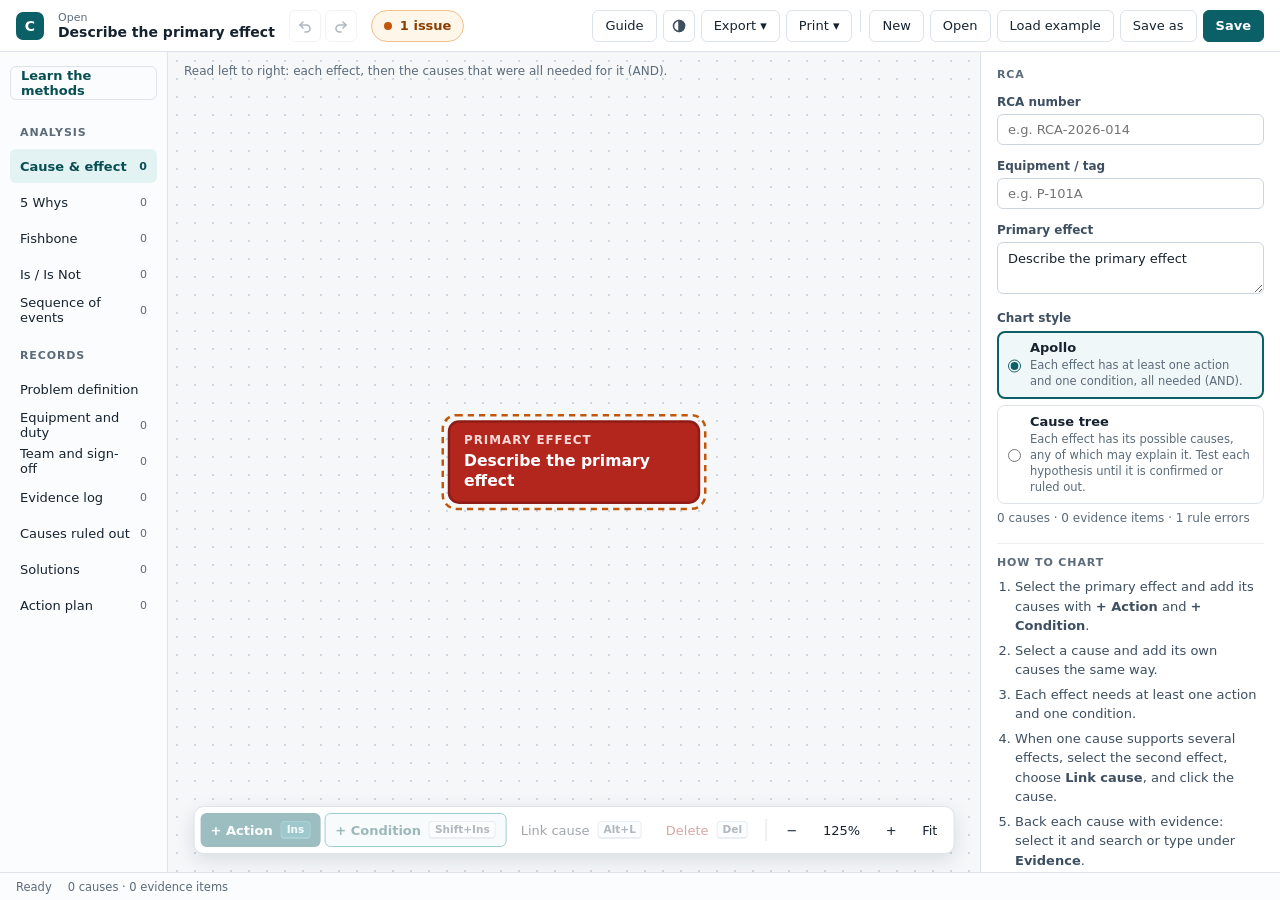
==== commit f8b44330: "Guide and worked example for every method; Learn the methods page Co-Authored-By: Claude Opus 5.5 <n" ====
--- a/index.html
+++ b/index.html
@@ -367,6 +367,87 @@
   .app { grid-template-columns: 168px minmax(0, 1fr) 300px; }
   .legend, .legend-title { display: none; }
   .keyhints { display: none; }
+}
+
+/* ---- Guide ---- */
+.app.guide-open { grid-template-columns: 196px minmax(0, 1fr) 330px 360px; }
+.app.guide-open:not([data-record=chart]) { grid-template-columns: 196px minmax(0, 1fr) 0 360px; }
+.app > header #guideButton[aria-pressed=true] { background: var(--accent-soft); border-color: var(--accent-2); color: var(--accent-ink); font-weight: 600; }
+.rail .record.learn { margin-bottom: 4px; border: 1px solid var(--line); font-weight: 600; color: var(--accent-ink); }
+.rail .record.learn.active { border-color: var(--accent-2); }
+.guide { grid-column: 4; grid-row: 2; overflow: auto; padding: 14px 18px 32px; border-left: 1px solid var(--line); background: var(--panel); font-size: 12.5px; line-height: 1.5; color: var(--ink-2); }
+.guide-head { display: flex; gap: 6px; align-items: center; }
+.guide-head .picker { flex: 1; min-width: 0; }
+.guide h2 { margin: 14px 0 6px; font-size: 17px; color: var(--ink); }
+.guide h3 { margin: 18px 0 6px; font-size: 11px; font-weight: 700; letter-spacing: .06em; text-transform: uppercase; color: var(--muted); }
+.guide h3 .muted { margin-left: 4px; font-size: 11px; }
+.guide p { margin: 0; }
+.guide b { color: var(--ink); }
+.guide-what { color: var(--ink); }
+.guide-steps, .guide-tips { margin: 0; padding-left: 20px; }
+.guide-steps li, .guide-tips li { margin-bottom: 6px; }
+.guide-tips li::marker { color: var(--warn); }
+.guide-example { padding: 10px 12px; border: 1px solid var(--line); border-radius: 8px; background: var(--canvas); font-size: 12px; }
+.guide-example p { margin-top: 8px; }
+.guide-foot { display: flex; flex-wrap: wrap; gap: 6px; margin-top: 16px; }
+.g-pairs { display: grid; grid-template-columns: max-content 1fr; gap: 4px 10px; margin: 0; }
+.g-pairs dt { font-weight: 600; color: var(--ink); }
+.g-pairs dd { margin: 0; }
+.g-table + .g-pairs { margin-top: 10px; }
+.g-table { width: 100%; border-collapse: collapse; font-size: 11.5px; }
+.g-table th { padding: 4px 6px 4px 0; border-bottom: 1px solid var(--line); text-align: left; font-size: 10px; letter-spacing: .05em; text-transform: uppercase; color: var(--muted); }
+.g-table td { padding: 5px 6px 5px 0; border-bottom: 1px solid var(--line-soft); vertical-align: top; }
+.g-table small { color: var(--muted); }
+.g-item + .g-item { margin-top: 8px; padding-top: 8px; border-top: 1px solid var(--line-soft); }
+.g-item + .g-pairs { margin-top: 10px; padding-top: 8px; border-top: 1px solid var(--line); }
+.g-item-head { margin-bottom: 2px; color: var(--ink); }
+.g-item small { display: block; margin-top: 2px; color: var(--muted); }
+.g-item .g-pairs { grid-template-columns: 76px 1fr; }
+.g-sub { margin: 10px 0 4px; font-weight: 700; color: var(--ink); }
+.g-sub:first-child { margin-top: 0; }
+.g-list { margin: 0; padding-left: 16px; }
+.g-list li { margin-bottom: 3px; }
+.g-list .g-indent { margin-left: 14px; list-style: circle; }
+.g-tree { list-style: none; padding: 0; }
+.g-time { margin-right: 4px; font: 600 11px var(--mono); color: var(--muted); }
+.g-flag { padding: 0 6px; border-radius: 8px; background: var(--warn-soft); color: var(--warn-ink); font-size: 10.5px; font-weight: 600; white-space: nowrap; }
+.g-flag.ok { background: var(--accent-soft); color: var(--accent-ink); }
+.g-flag.no { background: var(--line-soft); color: var(--muted); }
+.g-kind { padding: 0 5px; border-radius: 4px; font-size: 9.5px; font-weight: 700; letter-spacing: .05em; text-transform: uppercase; white-space: nowrap; }
+.g-kind.effect { background: var(--effect); color: #fff; }
+.g-kind.action { background: var(--accent); color: #fff; }
+.g-kind.condition { background: var(--condition); border: 1px solid var(--accent-2); color: var(--accent-ink); }
+.g-stop { padding: 0 5px; border-radius: 4px; background: var(--stop); color: var(--stop-ink); font-size: 9.5px; font-weight: 700; }
+.g-chart-top { font-weight: 600; color: var(--ink); }
+.g-chart { margin: 0; padding-left: 14px; border-left: 2px solid var(--line); list-style: none; }
+.g-chart li { margin: 4px 0; }
+.g-and { margin: 4px 0 0; font-size: 9.5px; font-weight: 800; color: var(--muted); }
+.g-badge { display: inline-grid; place-items: center; width: 16px; height: 16px; margin-right: 6px; border-radius: 8px; font-size: 10px; font-weight: 800; vertical-align: -3px; }
+.g-badge.possible { border: 1.2px solid var(--muted); color: var(--ink); }
+.g-badge.confirmed { background: var(--accent); color: #fff; }
+.g-badge.ruled-out { background: var(--effect); color: #fff; }
+.g-whys { margin: 0; padding-left: 20px; }
+.g-whys li { margin-bottom: 6px; color: var(--ink); }
+.g-whys small { display: block; color: var(--muted); }
+.g-solution + .g-solution { margin-top: 10px; padding-top: 10px; border-top: 1px solid var(--line-soft); }
+.g-solution b { color: var(--ink); }
+.g-attacks { margin: 2px 0; color: var(--muted); }
+.g-criteria { margin: 0; padding: 0; list-style: none; }
+.g-criteria small { color: var(--muted); }
+.g-crit { display: inline-block; width: 48px; margin-right: 6px; font-weight: 700; }
+.g-crit.yes { color: var(--ok); }
+.g-crit.partly { color: var(--warn-ink); }
+.g-crit.no { color: var(--danger); }
+.learn-list { margin: 8px 0 0; padding: 0; list-style: none; }
+.learn-list li { display: flex; align-items: center; gap: 8px; padding: 8px 0; border-top: 1px solid var(--line-soft); }
+.learn-list li:first-child { border-top: 0; }
+.learn-list li > div { flex: 1; min-width: 0; display: flex; flex-direction: column; }
+.learn-list li > .button { min-height: 28px; }
+.learn-num { flex: none; width: 24px; height: 24px; display: grid; place-items: center; border-radius: 12px; background: var(--accent-soft); color: var(--accent-ink); font-size: 12px; font-weight: 700; }
+.learn-where { width: 62px; color: var(--muted); font-size: 12px; text-align: center; }
+@media (max-width: 1280px) {
+  .app.guide-open { grid-template-columns: 168px minmax(0, 1fr) 300px 320px; }
+  .app.guide-open:not([data-record=chart]) { grid-template-columns: 168px minmax(0, 1fr) 0 320px; }
 }
 
 /* ---- Record pages ---- */
@@ -674,6 +755,7 @@
       <div id="issuesList" class="popover" role="menu" hidden></div>
     </div>
     <div class="toolbar" id="fileGroup">
+      <button id="guideButton" aria-pressed="false" aria-controls="guide" title="Show or hide the guide to the page shown: what it is and how to fill it in">Guide</button>
       <button class="icon" id="themeButton" aria-label="Theme" title="Theme"><svg aria-hidden="true" width="16" height="16" viewBox="0 0 16 16" fill="none" stroke="currentColor" stroke-width="1.5"><circle cx="8" cy="8" r="5.5"/><path d="M8 2.5a5.5 5.5 0 0 1 0 11z" fill="currentColor"/></svg></button>
       <div class="menu-wrap">
         <button id="exportButton" aria-expanded="false" aria-controls="exportMenu" title="Export the chart as an image">Export ▾</button>
@@ -701,7 +783,8 @@
   </header>
 
   <nav class="rail" aria-label="RCA records">
-    <div class="panel-title">Analysis</div>
+    <button class="record learn" data-record="learn" title="Every method in the order an investigation uses them, each with a guide and an example">Learn the methods</button>
+    <div class="panel-title group-title">Analysis</div>
     <button class="record active" data-record="chart" aria-current="page" id="railChart"><b id="railChartName">Cause &amp; effect</b><span id="railCauses">0</span></button>
     <button class="record" data-record="whys">5 Whys<span id="railWhys">0</span></button>
     <button class="record" data-record="fishbone">Fishbone<span id="railFish">0</span></button>
@@ -761,6 +844,8 @@
   </main>
 
   <aside class="inspector" aria-label="Properties"><div id="properties"></div></aside>
+
+  <aside class="guide" id="guide" aria-label="Guide" hidden></aside>
 
   <section class="records" id="records" aria-live="off"></section>
 
@@ -2115,6 +2200,7 @@
   renderIssues(issues);
   renderTitle();
   renderStyle();
+  renderGuide();
   if (record !== 'chart') { renderRecord(); return; }
   renderCanvas();
   const n = byId(selected);
@@ -3295,6 +3381,7 @@
 function setRecord(name) {
   record = name; fishOn = null; eventOn = null;
   $('app').dataset.record = name;
+  guideFollow();
   document.querySelectorAll('.rail [data-record]').forEach(b => {
     b.classList.toggle('active', b.dataset.record === name);
     if (b.dataset.record === name) b.setAttribute('aria-current', 'page'); else b.removeAttribute('aria-current');
@@ -3320,7 +3407,7 @@
 }
 
 function renderRecord() {
-  const page = {spec: specPage, equipment: equipmentPage, whys: whysPage, fishbone: fishbonePage, timeline: timelinePage, problem: problemPage, team: teamPage, evidence: evidencePage, ruledOut: ruledOutPage, solutions: solutionsPage, actions: actionsPage}[record];
+  const page = {learn: learnPage, spec: specPage, equipment: equipmentPage, whys: whysPage, fishbone: fishbonePage, timeline: timelinePage, problem: problemPage, team: teamPage, evidence: evidencePage, ruledOut: ruledOutPage, solutions: solutionsPage, actions: actionsPage}[record];
   const box = $('records'), focus = document.activeElement, scroll = box.scrollTop;
   // A rebuild keeps the focused field, so a picker or a status change does not lose the place.
   const key = box.contains(focus) && focus.dataset ? ['list', 'id', 'field', 'act', 'node'].map(k => focus.dataset[k] ?? '').join('|') : null;
@@ -5015,6 +5102,488 @@
   return {...s, view: {collapsed: []}};
 }
 
+// The guide: for each method and record, what it is, when to use it, how to fill it in, what to avoid,
+// and an excerpt of the P-101A example. A panel beside the page follows the page shown; the Learn page
+// lists every method in the order an investigation uses them.
+//
+// The excerpts are drawn from exampleRca(), so they always match what Load example opens.
+
+const GUIDE_KEY = 'causeway-guide';
+let guideOpen = false;
+let guideTopic = 'problem';    // the topic shown; follows the page, except on the Learn page
+let guideShown = '';           // what the panel last drew, so that a render that changes nothing skips it
+try { guideOpen = localStorage.getItem(GUIDE_KEY) === 'open'; } catch {}
+
+let guideExampleCache = null;
+const guideExample = () => guideExampleCache ??= exampleRca();
+
+// ---- Excerpts of the example ----
+
+const gx = {
+  node: (ex, id) => ex.nodes.find(n => n.id === id),
+  codes: (ex, ids) => ids.map(id => ex.evidence.find(e => e.id === id)?.code).filter(Boolean),
+  pills: codes => codes.map(c => `<span class="code">${escapeHtml(c)}</span>`).join(' '),
+  kind: k => k === 'action' || k === 'condition' ? `<span class="g-kind ${k}">${KINDS[k].name}</span>` : '',
+  table: (head, rows) => `<table class="g-table"><thead><tr>${head.map(h => `<th>${h}</th>`).join('')}</tr></thead>
+    <tbody>${rows.map(r => `<tr>${r.map(c => `<td>${c}</td>`).join('')}</tr>`).join('')}</tbody></table>`,
+  item: (head, body, foot = '') => `<div class="g-item"><div class="g-item-head">${head}</div><div>${body}</div>${foot ? `<small>${foot}</small>` : ''}</div>`,
+  pairs: pairs => `<dl class="g-pairs">${pairs.map(([k, v]) => `<dt>${k}</dt><dd>${escapeHtml(v)}</dd>`).join('')}</dl>`,
+};
+// The title of a 5 Whys step, fishbone cause, or event: its own words, or its node's on the chart.
+const gxText = (ex, item, own) => item.nodeId ? gx.node(ex, item.nodeId)?.title || '' : item.ruledOutId ? ex.ruledOut.find(r => r.id === item.ruledOutId)?.cause || '' : own;
+
+// An event's time: month, day, and clock time; an end on the same day shows the clock time only.
+const gxWhen = ev => {
+  const at = t => t.replace('T', ' ').slice(5);
+  return escapeHtml(at(ev.start) + (ev.end ? ' → ' + (ev.end.slice(0, 10) === ev.start.slice(0, 10) ? ev.end.slice(11) : at(ev.end)) : ''));
+};
+
+const GUIDE_EXAMPLES = {
+  problem: ex => {
+    const p = ex.problem;
+    return gx.pairs([['What', gx.node(ex, p.primaryEffectId).title], ['When', p.when], ['Where', p.where],
+      ['Safety', p.significance.safety], ['Reliability', p.significance.reliability]]);
+  },
+  team: ex => {
+    const m = ex.meta;
+    return gx.table(['Name', 'Role'], m.team.map(t => [escapeHtml(t.name) + (t.id === m.leadId ? ' <b>(lead)</b>' : ''), escapeHtml(t.role)]))
+      + gx.pairs([['Status', RCA_STATUS[m.status]], ['Customer ref.', m.customerRef], ['Prepared by', `${m.signoff.prepared.name}, ${m.signoff.prepared.date}`],
+        ['Reviewed by', `${m.signoff.reviewed.name}, ${m.signoff.reviewed.date}`], ['Approved by', 'Not yet: actions still open']]);
+  },
+  equipment: ex => {
+    const e = ex.equipment;
+    return gx.pairs([['Machine', e.machine], ['Seal', `${e.sealModel}, ${e.arrangement}, Plan ${e.sealPlans}`], ['Faces', e.faces],
+      ['Product', e.product], ['Vapour pressure', e.vapourPressure], ['Seal chamber', e.chamber], ['Flush flow', e.flushFlow],
+      ['Run time', runTime(e)], ['Changes before', e.changes], ['As found', e.asFound]]);
+  },
+  evidence: ex => ['E1', 'E3', 'E6'].map(code => {
+    const e = ex.evidence.find(x => x.code === code);
+    return gx.item(`${gx.pills([code])} <span class="g-flag ok">${EVIDENCE_TYPES[e.type]}</span>`, escapeHtml(e.description), escapeHtml(e.source));
+  }).join(''),
+  timeline: ex => ex.timelines[0].phases.slice(0, 3).map(p => `<div class="g-sub">${escapeHtml(p.name)}</div>
+    <ul class="g-list">${p.events.map(ev => `<li><span class="g-time">${gxWhen(ev)}</span>
+      ${escapeHtml(gxText(ex, ev, ev.text))}${ev.deviation ? ' <span class="g-flag">deviation</span>' : ''}</li>`).join('')}</ul>`).join(''),
+  spec: ex => {
+    const rows = ex.specification.rows, at = i => rows[i];
+    const label = r => `${SPEC_DIMS[r.dim]} ${rows.filter(x => x.dim === r.dim).indexOf(r) + 1}`;
+    const tested = ex.specification.tests.map(t => {
+      const marks = Object.values(t.marks), yes = marks.filter(m => m === 'yes').length, ifs = marks.filter(m => m === 'if').length;
+      return `<li>${escapeHtml(gx.node(ex, t.causeId).title)}: <b>${yes} ✓</b>${ifs ? `, ${ifs} ? (only on an assumption)` : ', explains every fact'}</li>`;
+    });
+    return [0, 2, 4].map(i => gx.item(`<b>${label(at(i))}</b> ${escapeHtml(at(i).question)}`,
+      gx.pairs([['Is', at(i).is], ['Is not', at(i).isNot], ['Distinctive', at(i).distinction], ['Changed', at(i).change]].filter(([, v]) => v)))).join('')
+      + `<div class="g-sub">Causes tested against the facts</div><ul class="g-list">${tested.join('')}</ul>`;
+  },
+  fishbone: ex => {
+    const f = ex.fishbones[0];
+    const mark = c => c.nodeId ? '<span class="g-flag ok">on the chart</span>' : c.ruledOutId ? '<span class="g-flag no">ruled out</span>' : '<span class="g-flag">to test</span>';
+    return f.categories.map(g => `<div class="g-sub">${escapeHtml(g.name)}</div>
+      <ul class="g-list">${g.causes.map(c => `<li${c.parentId ? ' class="g-indent"' : ''}>${escapeHtml(gxText(ex, c, c.text))} ${mark(c)}</li>`).join('')}</ul>`).join('');
+  },
+  whys: ex => {
+    const c = ex.fiveWhys[0];
+    let asked = gx.node(ex, c.effectId).title;
+    return `<ol class="g-whys">${c.steps.map((s, i) => {
+      const answer = gxText(ex, s, s.answer), q = asked;
+      asked = answer;
+      return `<li><small>Why did “${escapeHtml(q)}” happen?</small>${escapeHtml(answer)}${i === c.steps.length - 1 ? ' <span class="g-flag">next: why?</span>' : ''}</li>`;
+    }).join('')}</ol>`;
+  },
+  chart: ex => {
+    if (treeStyle()) {
+      const f = ex.fishbones[0].categories.flatMap(g => g.causes);
+      const pick = (test, n) => f.filter(test).slice(0, n);
+      const row = (title, status, codes) => `<li><span class="g-badge ${status}">${STATUSES[status].mark}</span>${escapeHtml(title)} ${gx.pills(codes)}</li>`;
+      return `<div class="g-sub">${escapeHtml(gx.node(ex, ex.problem.primaryEffectId).title)}: some of its possible causes</div><ul class="g-list g-tree">
+        ${pick(c => c.nodeId && gx.node(ex, c.nodeId).evidenceIds.length, 3).map(c => { const n = gx.node(ex, c.nodeId); return row(n.title, 'confirmed', gx.codes(ex, n.evidenceIds)); }).join('')}
+        ${pick(c => c.ruledOutId, 2).map(c => { const r = ex.ruledOut.find(x => x.id === c.ruledOutId); return row(r.cause, 'ruled-out', gx.codes(ex, r.evidenceIds)); }).join('')}
+        ${pick(c => !c.nodeId && !c.ruledOutId && !c.parentId && !c.evidenceIds.length, 2).map(c => row(c.text, 'possible', [])).join('')}</ul>`;
+    }
+    // The first three levels of the Apollo chart: each effect with the causes that were all needed for it.
+    const causesOf = id => ex.links.filter(l => l.effectId === id).map(l => gx.node(ex, l.causeId));
+    const box = n => `${gx.kind(n.kind)} ${escapeHtml(n.title)} ${gx.pills(gx.codes(ex, n.evidenceIds))}${n.stopPoint ? ' <span class="g-stop">STOP</span>' : ''}`;
+    const level = (n, depth) => {
+      const cs = causesOf(n.id);
+      return cs.length && depth ? `<div class="g-and">AND</div><ul class="g-chart">${cs.map(c => `<li>${box(c)}${level(c, depth - 1)}</li>`).join('')}</ul>` : '';
+    };
+    const top = gx.node(ex, ex.problem.primaryEffectId);
+    return `<div class="g-chart-top"><span class="g-kind effect">Primary effect</span> ${escapeHtml(top.title)}</div>${level(top, 3)}`;
+  },
+  ruledOut: ex => ex.ruledOut.slice(0, 4).map(r => gx.item(`<b>${escapeHtml(r.cause)}</b> ${gx.pills(gx.codes(ex, r.evidenceIds))}`, escapeHtml(r.test))).join(''),
+  solutions: ex => [0, 3, 6].map(i => {
+    const s = ex.solutions[i];
+    return `<div class="g-solution"><b>${escapeHtml(s.title)}</b> <span class="badge ${s.decision}">${DECISIONS[s.decision]}</span>
+      <div class="g-attacks">Attacks: ${s.causeIds.map(id => escapeHtml(gx.node(ex, id).title)).join('; ')}</div>
+      <ul class="g-criteria">${Object.entries(CRITERIA).map(([k, label]) => `<li><span class="g-crit ${s.criteria[k].v}">${CRITERION_VALUES[s.criteria[k].v]}</span>${label}${s.criteria[k].c ? ` <small>${escapeHtml(s.criteria[k].c)}</small>` : ''}</li>`).join('')}</ul></div>`;
+  }).join(''),
+  actions: ex => ex.actions.slice(0, 4).map(a => gx.item(`<b>${escapeHtml(a.action)}</b>`,
+    [ACTION_KINDS[a.kind] + (a.strength ? `, ${ACTION_STRENGTH[a.strength].toLowerCase()}` : ''), escapeHtml(a.owner), `due ${a.due}`, `<span class="g-flag ok">${ACTION_STATUS[a.status]}</span>`].join(' · '),
+    `Verified by: ${escapeHtml(a.verification)}`)).join('')
+    + gx.pairs([['Read-across', ex.problem.readAcross]]),
+  reports: ex => {
+    const m = ex.meta, open = ex.actions.filter(a => a.kind !== 'containment' && a.status !== 'validated').length;
+    return gx.pairs([['Status', RCA_STATUS[m.status]], ['Revision', m.revision], ['Customer ref.', m.customerRef],
+      ['Signed off', `Prepared by ${m.signoff.prepared.name}, reviewed by ${m.signoff.reviewed.name}; approval to come`]])
+      + `<p>The example cannot be closed yet: ${plural(open, 'corrective or preventive action')} still ${open === 1 ? 'needs' : 'need'} a validated effectiveness check.</p>`;
+  },
+};
+
+// ---- The guides ----
+// Each: name, the page it explains (null for one without a page), a one-line summary for the Learn page,
+// what it is, when to use it, how to fill it in, and what to avoid.
+
+const GUIDE_STAGES = [
+  {name: 'Define the problem', topics: ['problem', 'team', 'equipment']},
+  {name: 'Collect the facts', topics: ['evidence', 'timeline', 'spec']},
+  {name: 'Find the causes', topics: ['fishbone', 'whys', 'chart', 'ruledOut']},
+  {name: 'Fix it and close', topics: ['solutions', 'actions', 'reports']},
+];
+
+const GUIDES = {
+  problem: {
+    name: 'Problem definition', page: 'problem',
+    summary: 'What happened, when, where, and why it matters.',
+    what: 'A short, factual statement of the problem, written before anyone looks for causes. Its “what” is the primary effect: the first box of the chart, and the one every cause leads back to.',
+    when: 'First, on the day the RCA is opened. Come back to it when the facts sharpen the picture.',
+    steps: [
+      '<b>What</b>: the effect as an observation, with a number where there is one: “High seal leakage, 15 ml/min (limit under 1 ml/min)”, not “seal failed” or “bad seal”.',
+      '<b>When</b>: the date and time it was found, and the circumstances: on a round, at start-up, after an upset.',
+      '<b>Where</b>: unit, equipment tag, and position, e.g. inboard or outboard seal.',
+      '<b>Significance</b>: the consequences in each area that applies. This is what justifies the effort of the RCA, and what the actions will be judged against.',
+    ],
+    tips: [
+      'Do not put a cause in the problem: “leak due to dry running” decides the answer before the investigation.',
+      'One primary effect per RCA. If there are two problems, open two RCAs or pick the one that matters most.',
+      'Keep it to facts that can be checked; opinions belong in the hypotheses.',
+    ],
+  },
+  team: {
+    name: 'Team and sign-off', page: 'team',
+    summary: 'Who carries out the RCA, its dates, its status, and who signs it off.',
+    what: 'The record of who investigates, from which disciplines, and who reviews and approves the result. It also holds the RCA number, the customer reference, the revision, and where the RCA stands.',
+    when: 'At the start, then at each status change, and at sign-off.',
+    steps: [
+      'Fill in the <b>RCA number</b>, the <b>equipment tag</b>, and, for a customer complaint or 8D request, the <b>customer reference</b>.',
+      'Add the <b>team</b>: the people who know the equipment, the process, operations, and maintenance. Mark one as the <b>lead</b>. Their names are then offered for “collected by” and “owner” elsewhere.',
+      'Set the <b>dates</b>: the event, and when the RCA was opened.',
+      'Move the <b>status</b> on as the work goes: open, root cause found, actions in progress, closed.',
+      'At the end, enter who <b>prepared</b>, <b>reviewed</b>, and <b>approved</b> it. Printed reports leave space to sign.',
+    ],
+    tips: [
+      'A team of one misses what other disciplines would see. Include someone who operates the equipment.',
+      'The RCA cannot be closed until every corrective and preventive action is validated by its effectiveness check.',
+      'Raise the revision when a report has been sent and the RCA changes after it.',
+    ],
+  },
+  equipment: {
+    name: 'Equipment and duty', page: 'equipment',
+    summary: 'The machine, the seal, its duty at the failure, and the failed parts.',
+    what: 'The data a seal or pump maker asks for when a failed part comes back: the machine and seal, the duty at the time of the failure, the seal support system, the mechanical condition, the history, and how the parts were found.',
+    when: 'Early, while the parts and the people who saw them are still at hand. Before cleaning or reassembling anything.',
+    steps: [
+      '<b>Machine and seal</b>: type, model, arrangement, seal plan, face and elastomer materials.',
+      '<b>Duty</b>: the product, its vapour pressure at the seal chamber temperature, pressures, speed, flow, and how it was running.',
+      '<b>Support system</b>: flush flow, temperature, and pressure, as measured, not as designed.',
+      '<b>Mechanical condition</b>: runout, end float, alignment, vibration, bearings.',
+      '<b>History</b>: installed and failed dates (the run time is worked out), how it was found, earlier failures, and what changed before.',
+      '<b>Failed parts</b>: where they are kept, whether they were cleaned, and how they looked as found.',
+    ],
+    tips: [
+      'Write measured values, with units. “Normal” is not a value.',
+      'Record “what changed” even when it seems unrelated: it is where the Is / Is Not looks first.',
+      'Do not clean the faces before they are photographed and examined: deposits are evidence.',
+      'Every field is optional. Fill in what applies; a pump that is not sealed leaves the seal fields blank.',
+    ],
+  },
+  evidence: {
+    name: 'Evidence log', page: 'evidence',
+    summary: 'What was seen, measured, or inferred, each with a code to cite.',
+    what: 'The list of facts the analysis rests on. Each item gets a code, E1, E2, and so on, that causes, ruled-out causes, and steps cite. A code is never reused, so a citation always points to the same fact.',
+    when: 'From the first hour, and all the way through. Collect perishable evidence first: data that is overwritten, parts that are cleaned, memories that fade.',
+    steps: [
+      '<b>+ Add evidence</b>, or add it from a cause on the chart, where it is cited at once.',
+      '<b>Description</b>: what was seen or measured, specific and with numbers.',
+      '<b>Type</b>: <b>sensed</b> if someone saw, measured, or recorded it; <b>inferred</b> if it was worked out from other facts, like a calculation.',
+      '<b>Source</b>, <b>collected by</b>, and <b>date</b>, so anyone can go back to it.',
+      'Cite it: on a cause in the chart, a step in the 5 Whys, an event, or a ruled-out cause. <b>Show</b> highlights the causes that cite it.',
+    ],
+    tips: [
+      'A cause with no evidence is an opinion. The chart flags it with an orange <b>?</b>.',
+      'A cause confirmed on a single item is weak: a second, independent item makes it firm.',
+      'Opinions and statements of what “always” happens are not evidence; logs, measurements, photos, and parts are.',
+    ],
+  },
+  timeline: {
+    name: 'Sequence of events', page: 'timeline',
+    summary: 'What happened, in order, phase by phase; deviations become causes.',
+    what: 'A timeline of what was done and seen before, during, and after the failure, grouped into phases. Events that departed from what should have happened are marked as <b>deviations</b>: they are candidate causes.',
+    when: 'Early, once logs, trends, and interviews are in. It is the best way to find what changed.',
+    steps: [
+      'Choose the <b>phases</b> (field failure, test run, or your own), then <b>+ New timeline</b>.',
+      'Add each <b>event</b> with its start, and its end if it lasted. <kbd>Enter</kbd> adds the next one, starting where this one ended. Events sort themselves by time.',
+      'Mark an event as an <b>action</b> (something done or that happened) or a <b>condition</b> (a state that held).',
+      'Cite the <b>evidence</b> that dates the event: a log, a trend, an interview.',
+      'Tick <b>deviation</b> where the event departed from what should have happened, then <b>add it to the chart</b>.',
+    ],
+    tips: [
+      'Go further back than feels necessary: the cause often starts days before the failure.',
+      'Use clock times from logs over remembered ones, and say which is which.',
+      'An event without a time is a gap to fill, not one to guess.',
+    ],
+  },
+  spec: {
+    name: 'Is / Is Not', page: 'spec',
+    summary: 'Specify the problem precisely, then test each cause against it.',
+    what: 'The Kepner-Tregoe problem specification. For What, Where, When, and Extent, it sets what the problem <b>is</b> against the closest thing that could have the problem but <b>is not</b>. What is distinctive about the IS side, and what changed there, point to the cause. Each cause is then tested: the true cause explains why the problem is here and not there.',
+    when: 'When it is not obvious why this item failed and a similar one did not. Before the fishbone, to focus it; and again when several causes are still possible.',
+    steps: [
+      'For each question, write the <b>Is</b>: the fact as observed.',
+      'Write the <b>Is not</b>: the nearest thing that could have the problem but does not. The spare pump, the other seal, the same seal before the upset.',
+      'Note what is <b>distinctive</b> about the IS side, and what <b>changed</b> in or around it.',
+      'Under <b>Test the possible causes</b>, add causes from the chart. For each fact, click <b>✓</b> if the cause explains it, <b>?</b> if only on an assumption, <b>✕</b> if it does not.',
+      'Rule out the causes with a <b>✕</b>, or check the fact. The most likely cause explains every fact on the fewest assumptions.',
+    ],
+    tips: [
+      'A weak IS NOT (“everything else”) gives nothing to compare. Name a specific item.',
+      'Keep it to facts. Possible causes belong in the test, not in the table.',
+      'Each <b>?</b> is an assumption to verify: it shows where the next piece of evidence is needed.',
+    ],
+  },
+  fishbone: {
+    name: 'Fishbone', page: 'fishbone',
+    summary: 'Brainstorm possible causes by category, then test each one.',
+    what: 'An Ishikawa diagram: the possible causes of an effect, sorted into categories so that no area is forgotten. It lists ideas; it does not prove any of them.',
+    when: 'Once the problem is defined, to make sure the team has thought of every area before narrowing down. Useful in a team session.',
+    steps: [
+      'Choose the <b>categories</b>: the seal failure set, the 6M, or your own, then <b>+ New diagram</b>.',
+      'Under each category, add the possible causes. A cause can have sub-causes: why it might have happened.',
+      'Cite <b>evidence</b> where it exists already.',
+      'Test each cause: <b>add it to the chart</b>, where it needs evidence, or <b>rule it out</b> with the test that did it.',
+      'Leave a cause marked <b>to test</b> until one or the other is done.',
+    ],
+    tips: [
+      'Quantity first, judgment later: an idea left off the diagram is never tested.',
+      'Do not stop at a category name (“Operation”): write a cause that can be checked.',
+      'A fishbone with nothing ruled out and nothing on the chart has not been used yet.',
+    ],
+  },
+  whys: {
+    name: '5 Whys', page: 'whys',
+    summary: 'Ask why, and why again, until you reach a cause you can act on.',
+    what: 'A chain of questions: why did the problem happen, then why did that happen, and so on. It follows one line of causes down to one that can be changed. Five is a guide, not a rule.',
+    when: 'For a quick look at a simple problem, or to push one branch of the chart deeper. For a complex failure, use it with the chart, not in place of it.',
+    steps: [
+      '<b>+ New chain</b> starts from the primary effect; <b>Starts from</b> can pick any cause on the chart.',
+      'Answer each why with a fact, not a guess: “Plan 11 flush flow dropped to near zero”, not “maybe the flush”.',
+      'Mark each step an <b>action</b> or a <b>condition</b>, and cite the <b>evidence</b>. <kbd>Enter</kbd> goes to the next why.',
+      'Stop at a cause you can change, or one outside your control.',
+      '<b>Add to chart</b> puts the steps on the cause-and-effect chart, where each gains the other causes it needs.',
+    ],
+    tips: [
+      'One chain shows one cause per effect. Real failures have several: that is what the chart is for.',
+      'Do not stop at a person: “the operator opened the bypass” leads to why the bypass could be opened without a check.',
+      'If two answers fit a why, start a second chain for the other one.',
+    ],
+  },
+  chart: {
+    name: 'Cause and effect', page: 'chart',
+    summary: 'The chart of causes, each backed by evidence, down to the root causes.',
+    what: 'The core of the RCA. In the <b>Apollo</b> style, every effect has the causes that were all needed for it, joined by AND: at least one <b>action</b> (momentary, at a point in time) and one <b>condition</b> (it existed over time). Every cause is backed by evidence, and each branch ends at a <b>stop point</b>.',
+    when: 'Throughout. Start it as soon as the primary effect is known, and add to it from the 5 Whys, the fishbone, and the timeline.',
+    steps: [
+      'Select the primary effect and ask: what action, and what condition, were both needed for it? <b>+ Action</b> (<kbd>Ins</kbd>) and <b>+ Condition</b> (<kbd>Shift+Ins</kbd>) add them.',
+      'Do the same for each cause, working left to right.',
+      'Cite <b>evidence</b> on each cause from its properties. Without it, the cause shows an orange <b>?</b>.',
+      'Where one cause supports several effects, <b>Link cause</b> (<kbd>Alt+L</kbd>) draws the second link.',
+      'End each branch with a <b>stop point</b> and its reason. Tick <b>Controllable</b> on causes you can change, and give root causes their <b>type</b>: occurrence, escape point, or systemic.',
+      'Rule out what the evidence disproves with <b>Rule out</b>; it moves to the causes ruled out.',
+    ],
+    tips: [
+      'An effect with only an action, or only a condition, is incomplete: the chart outlines it.',
+      'A branch that ends at a human error is not done: ask why the error was possible.',
+      'Look for all three root cause types: why it happened, why it was not caught, and what in the system allowed it.',
+      'The issues button lists everything the chart still needs.',
+    ],
+  },
+  ruledOut: {
+    name: 'Causes ruled out', page: 'ruledOut',
+    summary: 'Possible causes the evidence disproved, and how.',
+    what: 'The list of possible causes that were tested and found not to apply, each with the test or evidence that ruled it out. It shows the reader, and the customer, that the obvious suspects were checked.',
+    when: 'Whenever a hypothesis is disproved: on the chart, in the fishbone, or in the Is / Is Not.',
+    steps: [
+      'On the chart, select a cause and choose <b>Rule out</b>, or add one here with <b>+ Add possible cause</b>.',
+      'Write <b>how it was ruled out</b>: the check, test, or measurement.',
+      '<b>Cite</b> the evidence that shows it.',
+      'Keep the status <b>being tested</b> until the result is in.',
+    ],
+    tips: [
+      'A cause ruled out with no reason is flagged: someone will ask, and the answer should be here.',
+      '“Unlikely” is not ruled out. If it has not been tested, it is still a hypothesis.',
+      'In a cause tree, ruled-out causes stay on the tree, struck through, and are listed here too.',
+    ],
+  },
+  solutions: {
+    name: 'Solutions', page: 'solutions',
+    summary: 'Options that attack the causes, weighed on four criteria.',
+    what: 'The options for removing the causes. Each solution attacks one or more causes, and is weighed against four criteria: does it prevent recurrence, is it within our control, does it meet our goals, and does it avoid new problems? Then it is implemented, studied further, or rejected.',
+    when: 'Once the causes are found and backed by evidence. Look at every <b>controllable</b> cause, not only the last one in each branch.',
+    steps: [
+      '<b>+ Add solution</b>, or add one from a cause on the chart.',
+      'Link the <b>causes</b> it attacks. Controllable causes are listed first, marked ●.',
+      'Answer the four <b>criteria</b>: yes, partly, or no, with a comment where it helps.',
+      'Choose the <b>decision</b>. Then add the <b>actions</b> that carry it out.',
+    ],
+    tips: [
+      'Write several solutions for each key cause before choosing. The first idea is rarely the best.',
+      'Training alone does not change the conditions that allowed the error. It is weak on its own.',
+      'Keep the rejected ones and say why: it answers “did you consider…?”',
+    ],
+  },
+  actions: {
+    name: 'Action plan', page: 'actions',
+    summary: 'Who does what, by when, how it is verified, and whether it worked.',
+    what: 'The actions that carry out the chosen solutions, each with an owner, a due date, a way to verify it, and an effectiveness check that shows whether the problem stayed away. It also holds the <b>read-across</b>: where else the same problem could happen.',
+    when: 'Once solutions are chosen; a containment action, earlier, as soon as the problem is found.',
+    steps: [
+      'Add each action: from a solution, or with <b>+ Add action</b>.',
+      'Set its <b>kind</b>: <b>containment</b> protects until the fix is in, <b>corrective</b> removes a cause, <b>preventive</b> stops it elsewhere or in the system.',
+      'Set its <b>strength</b>: <b>strong</b> removes the cause by design, <b>medium</b> makes the right result likely, <b>weak</b> relies on people remembering.',
+      'Give it an <b>owner</b>, a <b>due</b> date, and a <b>verification</b>: how you will check it was done as intended.',
+      'Move the <b>status</b> along: identified, in progress, implemented, verified, validated.',
+      'Set an <b>effectiveness check</b> date, and record its result. Then fill in the <b>read-across</b>.',
+    ],
+    tips: [
+      'Every action needs one named owner, not a department.',
+      '<b>Implemented</b> means done; <b>validated</b> means it worked. Only validated actions close the RCA.',
+      'A solution whose actions are all weak is flagged: add a stronger one.',
+    ],
+  },
+  reports: {
+    name: 'Reports', page: null,
+    summary: 'The full RCA, an 8D, or a one-page summary, printed or saved as PDF.',
+    what: 'Three layouts of the same RCA, under <b>Print ▾</b> in the top bar. The <b>full report</b> has every record and the chart. The <b>8D report</b> lays it out as D1 to D8, for a customer’s 8D request. The <b>one-page summary</b> gives the problem, root causes, actions, and status, for management.',
+    when: 'At each milestone: an interim report once containment is in, and the final one at sign-off.',
+    steps: [
+      'Check the <b>issues</b> list first: everything it flags would show in the report.',
+      'Fill in the <b>team and sign-off</b> record: status, customer reference, and revision are printed in the header.',
+      'Choose the layout under <b>Print ▾</b>, then print, or save as PDF from the print dialog.',
+      'For a customer, use the 8D: it groups the root causes by occurrence, escape point, and systemic, as 8D asks.',
+    ],
+    tips: [
+      'Raise the revision each time a report goes out and the RCA changes after it.',
+      'The report shows what the RCA holds. If a section is empty, fill the record rather than adding text after printing.',
+    ],
+  },
+};
+
+// In a cause tree, the chart is explained differently.
+const GUIDE_TREE = {
+  name: 'Cause tree',
+  what: 'In the <b>cause tree</b> style, each effect has its possible causes, any of which may explain it. Each is a <b>hypothesis</b>, tested until it is <b>confirmed</b> or <b>ruled out</b>. A confirmed branch, drawn bold, leads to the root cause.',
+  steps: [
+    'Select the primary effect and add its possible causes with <b>+ Cause</b> (<kbd>Ins</kbd>). Each starts as a hypothesis, <b>H</b>.',
+    'Write in <b>How it is tested</b> the check that will confirm or rule it out.',
+    'Run the test, add the result to the <b>evidence log</b>, and cite it on the cause.',
+    'Set the status: <b>confirmed</b> (<kbd>Alt+2</kbd>) or <b>ruled out</b> (<kbd>Alt+3</kbd>). Confirming a cause also confirms the effects between it and the primary effect.',
+    'Go deeper under each confirmed cause until you reach one you can change, and end the branch with a <b>stop point</b>.',
+  ],
+  tips: [
+    'A cause confirmed without evidence is an error: it is still a hypothesis.',
+    'Keep ruled-out causes on the tree: they show what was eliminated.',
+    'Switch to Apollo when the causes are found, to check that each effect had all it needed.',
+  ],
+};
+
+const guideFor = topic => topic === 'chart' && treeStyle() ? {...GUIDES.chart, ...GUIDE_TREE} : GUIDES[topic];
+
+// ---- The panel ----
+
+function guideMarkup(topic) {
+  const g = guideFor(topic), ex = guideExample();
+  return `<div class="guide-head">
+      <select class="picker" id="guideTopic" aria-label="Guide topic">${GUIDE_STAGES.map(st => `<optgroup label="${st.name}">${st.topics.map(t =>
+        `<option value="${t}" ${t === topic ? 'selected' : ''}>${guideFor(t).name}</option>`).join('')}</optgroup>`).join('')}</select>
+      <button class="unlink" id="closeGuide" aria-label="Close the guide" title="Close the guide">×</button>
+    </div>
+    <h2>${g.name}</h2>
+    <p class="guide-what">${g.what}</p>
+    <h3>When to use it</h3><p>${g.when}</p>
+    <h3>How to fill it in</h3><ol class="guide-steps">${g.steps.map(s => `<li>${s}</li>`).join('')}</ol>
+    <h3>Good practice</h3><ul class="guide-tips">${g.tips.map(s => `<li>${s}</li>`).join('')}</ul>
+    <h3>Example <span class="muted">P-101A seal leakage</span></h3>
+    <div class="guide-example">${GUIDE_EXAMPLES[topic](ex)}</div>
+    <div class="guide-foot">
+      ${g.page && record !== g.page ? `<button class="button" data-guide-go="${g.page}">Go to ${escapeHtml(g.name)}</button>` : ''}
+      <button class="button" id="guideExample" title="Replace the current RCA with the P-101A example">Open the full example</button>
+    </div>`;
+}
+
+function renderGuide() {
+  $('app').classList.toggle('guide-open', guideOpen);
+  $('guideButton').setAttribute('aria-pressed', guideOpen);
+  const key = guideOpen ? `${guideTopic}|${state.meta.style}|${record}` : '';
+  if (key === guideShown) return;
+  guideShown = key;
+  $('guide').hidden = !guideOpen;
+  if (!guideOpen) return;
+  const scroll = $('guide').scrollTop, same = $('guide').dataset.topic === guideTopic;
+  $('guide').innerHTML = guideMarkup(guideTopic);
+  $('guide').dataset.topic = guideTopic;
+  $('guide').scrollTop = same ? scroll : 0;
+}
+
+// The panel follows the page shown, except the Learn page, which keeps the topic last chosen there.
+function guideFollow() {
+  if (GUIDES[record] || record === 'chart') guideTopic = record;
+}
+
+function showGuide(open, topic) {
+  guideOpen = open;
+  if (topic) guideTopic = topic; else if (open) guideFollow();
+  try { localStorage.setItem(GUIDE_KEY, open ? 'open' : 'closed'); } catch {}
+  renderGuide();
+  if (layout && record === 'chart') renderCanvas();
+}
+
+$('guideButton').onclick = () => showGuide(!guideOpen);
+$('guide').addEventListener('click', e => {
+  if (e.target.closest('#closeGuide')) { showGuide(false); return; }
+  if (e.target.closest('#guideExample')) { $('loadExample').click(); return; }
+  const go = e.target.closest('[data-guide-go]');
+  if (go) showRecord(go.dataset.guideGo);
+});
+$('guide').addEventListener('change', e => {
+  if (e.target.id !== 'guideTopic') return;
+  guideTopic = e.target.value;
+  renderGuide();
+});
+
+// ---- The Learn page ----
+
+function learnPage() {
+  let n = 0;
+  return `${pageHead('Learn the methods', 'An RCA moves from the problem, through the facts and the causes, to the actions that stop it happening again. Each method below has a guide: what it is, when to use it, how to fill it in, and what to avoid, with an excerpt of the same worked example, a leaking seal on pump P-101A.',
+    '<button class="button primary" data-act="learn-example">Open the full example</button>')}
+    ${GUIDE_STAGES.map(st => `<section class="card learn-stage">
+      <h2>${st.name}</h2>
+      <ol class="learn-list">${st.topics.map(t => {
+        const g = guideFor(t); n++;
+        return `<li><span class="learn-num">${n}</span><div><b>${g.name}</b><span class="muted">${g.summary}</span></div>
+          <button class="button" data-act="learn-guide" data-v="${t}">Guide</button>
+          ${g.page ? `<button class="button" data-act="learn-go" data-v="${g.page}">Open</button>` : '<span class="learn-where">Print ▾</span>'}</li>`;
+      }).join('')}</ol>
+    </section>`).join('')}
+    <p class="note">The guide opens beside any page with <b>Guide</b> in the top bar, and follows you from page to page. Not every RCA needs every method: a simple failure may need only the problem, the evidence, the chart, and the actions.</p>`;
+}
+
+$('records').addEventListener('click', e => {
+  const b = e.target.closest('[data-act^="learn-"]');
+  if (!b) return;
+  if (b.dataset.act === 'learn-guide') showGuide(true, b.dataset.v);
+  else if (b.dataset.act === 'learn-go') showRecord(b.dataset.v);
+  else $('loadExample').click();
+});
+
 // Startup: restore the autosaved RCA after a crash or a closed tab, or start a new one.
 
 (() => {
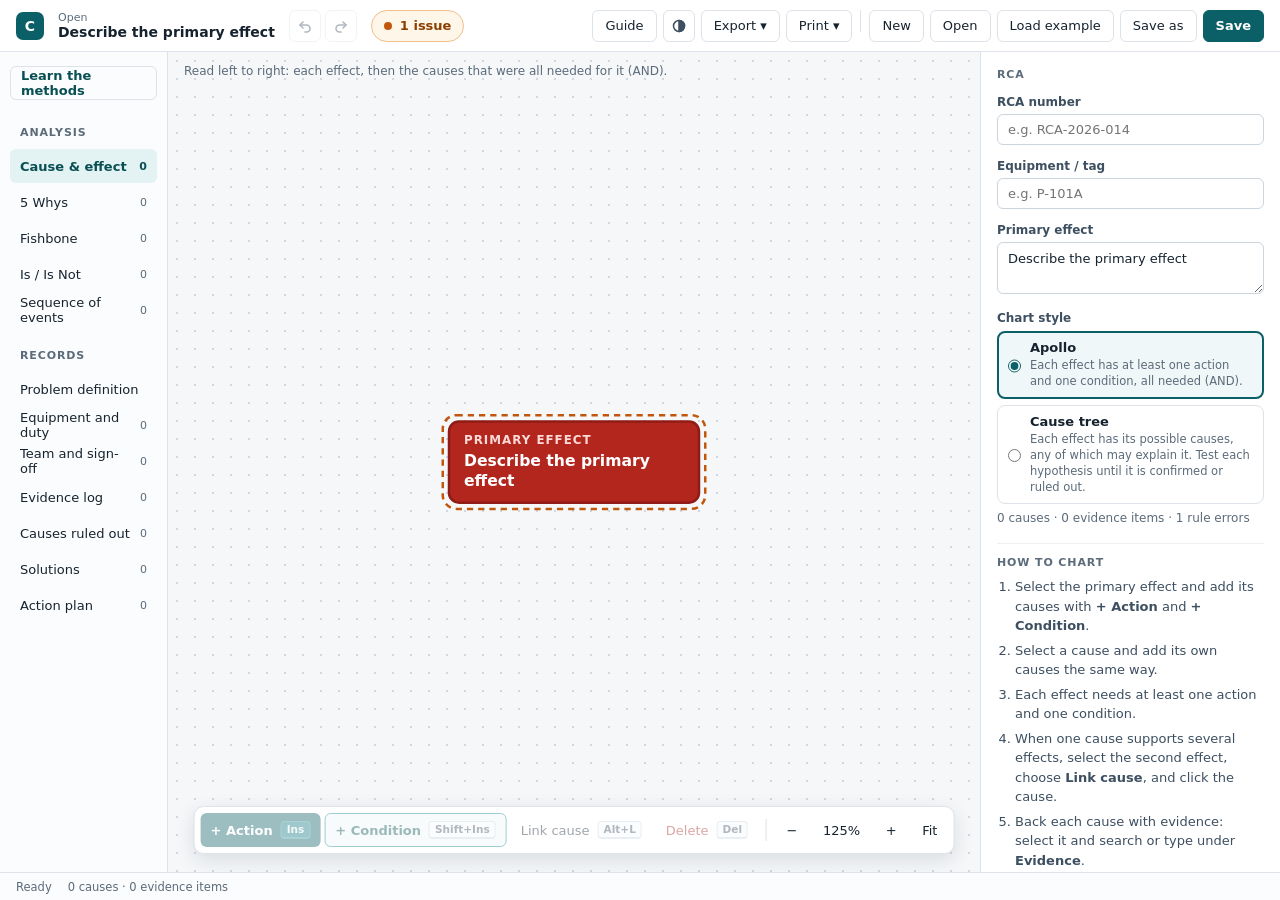
==== commit 1646a819: "Full and 8D reports as Word documents Co-Authored-By: Claude Opus 5.5 <noreply@anthropic.com>" ====
--- a/index.html
+++ b/index.html
@@ -758,8 +758,10 @@
       <button id="guideButton" aria-pressed="false" aria-controls="guide" title="Show or hide the guide to the page shown: what it is and how to fill it in">Guide</button>
       <button class="icon" id="themeButton" aria-label="Theme" title="Theme"><svg aria-hidden="true" width="16" height="16" viewBox="0 0 16 16" fill="none" stroke="currentColor" stroke-width="1.5"><circle cx="8" cy="8" r="5.5"/><path d="M8 2.5a5.5 5.5 0 0 1 0 11z" fill="currentColor"/></svg></button>
       <div class="menu-wrap">
-        <button id="exportButton" aria-expanded="false" aria-controls="exportMenu" title="Export the chart as an image">Export ▾</button>
+        <button id="exportButton" aria-expanded="false" aria-controls="exportMenu" title="Export the chart as an image, or a report as a Word document">Export ▾</button>
         <div id="exportMenu" class="popover right" role="menu" hidden>
+          <button role="menuitem" id="exportDocxFull"><b>Full report as Word</b><small>.docx: every record and the chart, to edit and send</small></button>
+          <button role="menuitem" id="exportDocx8d"><b>8D report as Word</b><small>.docx: D1 to D8, for a customer's 8D request</small></button>
           <button role="menuitem" id="exportSvg"><b>Chart as SVG</b><small>Vector, for documents and further editing</small></button>
           <button role="menuitem" id="exportPng"><b>Chart as PNG</b><small>Image at twice screen resolution</small></button>
         </div>
@@ -4555,7 +4557,7 @@
 }
 
 // The SVG is drawn into a canvas at twice its size, or less where browsers limit canvas size.
-async function savePng(svgText, name) {
+async function svgPng(svgText) {
   const [, w, h] = /width="([\d.]+)" height="([\d.]+)"/.exec(svgText).map(Number);
   const scale = Math.min(2, 16000 / Math.max(w, h), Math.sqrt(120e6 / (w * h)));
   const url = URL.createObjectURL(new Blob([svgText], {type: 'image/svg+xml'}));
@@ -4568,12 +4570,17 @@
     canvas.getContext('2d').drawImage(img, 0, 0, canvas.width, canvas.height);
     const blob = await new Promise(done => canvas.toBlob(done, 'image/png'));
     if (!blob) throw Error('the browser could not encode the image');
-    download(name, blob);
+    return {blob, w, h};
+  } finally {
+    URL.revokeObjectURL(url);
+  }
+}
+async function savePng(svgText, name) {
+  try {
+    download(name, (await svgPng(svgText)).blob);
     setStatus(`Exported ${name}`);
   } catch (err) {
     alert('Could not export the PNG: ' + err.message);
-  } finally {
-    URL.revokeObjectURL(url);
   }
 }
 
@@ -4658,7 +4665,7 @@
       <h1>${escapeHtml(primaryEffect()?.title || 'Untitled RCA')}</h1>
       <dl class="r-grid">
         ${rItem('Equipment / tag', m.equipmentTag)}${rItem('Seal type', m.sealType)}${rItem('Status', RCA_STATUS[m.status])}${rItem('Customer reference', m.customerRef)}
-        ${rItem('Event', m.dates.eventDate)}${rItem('RCA opened', m.dates.opened)}${rItem('RCA closed', m.dates.closed)}${rItem('Report printed', today())}
+        ${rItem('Event', m.dates.eventDate)}${rItem('RCA opened', m.dates.opened)}${rItem('RCA closed', m.dates.closed)}${rItem('Report date', today())}
       </dl>
     </header>`;
 }
@@ -5584,6 +5591,352 @@
   else $('loadExample').click();
 });
 
+// Office documents, written here without any library: a zip writer, and the Word report.
+//
+// The Word report is made from the same markup as the printed one (fullReport, report8D), walked
+// element by element into WordprocessingML, so the two always say the same. Charts become pictures.
+
+// ---- Zip ----
+
+const CRC_TABLE = (() => {
+  const t = new Uint32Array(256);
+  for (let n = 0; n < 256; n++) {
+    let c = n;
+    for (let k = 0; k < 8; k++) c = c & 1 ? 0xedb88320 ^ (c >>> 1) : c >>> 1;
+    t[n] = c >>> 0;
+  }
+  return t;
+})();
+function crc32(bytes) {
+  let c = ~0;
+  for (let i = 0; i < bytes.length; i++) c = CRC_TABLE[(c ^ bytes[i]) & 255] ^ (c >>> 8);
+  return ~c >>> 0;
+}
+
+// A zip of [{name, data}], data a string or bytes. Text is deflated where the browser can; pictures,
+// already compressed, are stored.
+async function zipBlob(files, type) {
+  const enc = new TextEncoder(), parts = [], central = [];
+  const now = new Date(), time = now.getHours() << 11 | now.getMinutes() << 5 | now.getSeconds() >> 1;
+  const date = (now.getFullYear() - 1980) << 9 | (now.getMonth() + 1) << 5 | now.getDate();
+  let offset = 0;
+  for (const f of files) {
+    const name = enc.encode(f.name), raw = typeof f.data === 'string' ? enc.encode(f.data) : f.data;
+    const deflate = typeof f.data === 'string' && typeof CompressionStream === 'function';
+    const body = deflate ? new Uint8Array(await new Response(new Blob([raw]).stream().pipeThrough(new CompressionStream('deflate-raw'))).arrayBuffer()) : raw;
+    const head = new DataView(new ArrayBuffer(30));
+    [[0, 0x04034b50, 4], [4, 20, 2], [6, 0x0800, 2], [8, deflate ? 8 : 0, 2], [10, time, 2], [12, date, 2], [14, crc32(raw), 4],
+      [18, body.length, 4], [22, raw.length, 4], [26, name.length, 2], [28, 0, 2]].forEach(([at, v, n]) => n === 4 ? head.setUint32(at, v, true) : head.setUint16(at, v, true));
+    const dir = new DataView(new ArrayBuffer(46));
+    [[0, 0x02014b50, 4], [4, 20, 2], [6, 20, 2], [8, 0x0800, 2], [10, deflate ? 8 : 0, 2], [12, time, 2], [14, date, 2], [16, crc32(raw), 4],
+      [20, body.length, 4], [24, raw.length, 4], [28, name.length, 2], [42, offset, 4]].forEach(([at, v, n]) => n === 4 ? dir.setUint32(at, v, true) : dir.setUint16(at, v, true));
+    parts.push(head, name, body);
+    central.push(dir, name);
+    offset += 30 + name.length + body.length;
+  }
+  const size = central.reduce((n, p) => n + p.byteLength, 0), end = new DataView(new ArrayBuffer(22));
+  [[0, 0x06054b50, 4], [8, files.length, 2], [10, files.length, 2], [12, size, 4], [16, offset, 4]].forEach(([at, v, n]) => n === 4 ? end.setUint32(at, v, true) : end.setUint16(at, v, true));
+  return new Blob([...parts, ...central, end], {type});
+}
+
+// Text for XML: escaped, without the control characters XML does not allow.
+const xmlText = s => escapeHtml(String(s ?? '').replace(/[\u0000-\u0008\u000b\u000c\u000e-\u001f]/g, ''));
+
+// ---- Word ----
+
+// Landscape A4 with 18 mm margins, in twentieths of a point; pictures in EMU.
+const DOCX_PAGE = {w: 16838, h: 11906, margin: 1020};
+const DOCX_TEXT_W = DOCX_PAGE.w - 2 * DOCX_PAGE.margin;
+const EMU_PER_PX = 9525, EMU_PER_TWIP = 635;
+const DOCX_COLORS = {ink: '16232F', muted: '5B6B7A', accent: '0B5F66', accentInk: '084F54', red: 'B3261E', line: 'D5DDE4', rule: '8796A4', head: 'F3F6F9'};
+const W_NS = 'xmlns:w="http://schemas.openxmlformats.org/wordprocessingml/2006/main" xmlns:r="http://schemas.openxmlformats.org/officeDocument/2006/relationships"';
+
+// Runs: pieces of text with their formatting, or line breaks.
+function docxFormat(el, f) {
+  const c = el.classList, g = {...f};
+  if (el.tagName === 'B' || el.tagName === 'STRONG') g.b = true;
+  if (el.tagName === 'S') g.strike = true;
+  if (el.tagName === 'SMALL') Object.assign(g, {size: 15, color: DOCX_COLORS.muted});
+  if (c.contains('r-code')) Object.assign(g, {mono: true, b: true, color: DOCX_COLORS.accentInk});
+  if (c.contains('r-none')) Object.assign(g, {i: true, color: DOCX_COLORS.muted});
+  if (c.contains('r-issue-error')) g.color = DOCX_COLORS.red;
+  if (c.contains('r-sub') || c.contains('r-tagline')) Object.assign(g, {b: false, color: DOCX_COLORS.muted});
+  if (c.contains('r-dnum')) Object.assign(g, {b: true, color: 'FFFFFF', fill: DOCX_COLORS.accent});
+  return g;
+}
+function docxRuns(node, f) {
+  if (node.nodeType === 3) {
+    const text = f.pre ? node.data.replace(/[ \t]+/g, ' ') : node.data.replace(/\s+/g, ' ');
+    return text.split('\n').flatMap((t, i) => [...(i ? [{br: true, f}] : []), ...(t ? [{t, f}] : [])]);
+  }
+  if (node.nodeType !== 1) return [];
+  if (node.tagName === 'BR') return [{br: true, f}];
+  const g = docxFormat(node, f), runs = [...node.childNodes].flatMap(n => docxRuns(n, g));
+  // The D-number badge is followed by a space; the tags under an action start a new line.
+  if (node.classList.contains('r-dnum')) runs.push({t: ' ', f});
+  if (node.classList.contains('r-tags') && runs.length) runs.unshift({br: true, f});
+  return runs;
+}
+function docxRunXml(r) {
+  const f = r.f, pr = [f.mono && '<w:rFonts w:ascii="Consolas" w:hAnsi="Consolas" w:cs="Consolas"/>', f.b && '<w:b/>', f.i && '<w:i/>', f.caps && '<w:caps/>',
+    f.strike && '<w:strike/>', f.color && `<w:color w:val="${f.color}"/>`, f.size && `<w:sz w:val="${f.size}"/>`, f.fill && `<w:shd w:val="clear" w:color="auto" w:fill="${f.fill}"/>`].filter(Boolean).join('');
+  return `<w:r>${pr ? `<w:rPr>${pr}</w:rPr>` : ''}${r.br ? '<w:br/>' : `<w:t xml:space="preserve">${xmlText(r.t)}</w:t>`}</w:r>`;
+}
+// A paragraph from its runs, trimmed at both ends; null when nothing is left.
+function docxPara(runs, pPr = '') {
+  runs = runs.slice();
+  while (runs.length && (runs[0].br || !runs[0].t.trim())) runs.shift();
+  while (runs.length && (runs.at(-1).br || !runs.at(-1).t.trim())) runs.pop();
+  if (!runs.length) return null;
+  runs[0] = {...runs[0], t: runs[0].t.trimStart()};
+  runs[runs.length - 1] = {...runs.at(-1), t: runs.at(-1).t.trimEnd()};
+  return `<w:p>${pPr ? `<w:pPr>${pPr}</w:pPr>` : ''}${runs.map(docxRunXml).join('')}</w:p>`;
+}
+const pStyle = id => `<w:pStyle w:val="${id}"/>`;
+
+// The document being written: its blocks, pictures, and numbered lists.
+class DocxWriter {
+  constructor(pictures) {
+    this.pictures = pictures;   // svg element -> {name, rid, w, h}
+    this.lists = 0;
+    this.pageBreak = false;     // the next paragraph starts a new page
+    this.first = true;
+  }
+  pPr(extra = '') {
+    const brk = this.pageBreak && !this.first ? '<w:pageBreakBefore/>' : '';
+    this.pageBreak = false;
+    return extra.replace(/^(<w:pStyle [^>]+>)?(<w:keepNext\/>)?/, m => m + brk);
+  }
+  // Only a paragraph with text takes the page break, so blank space between elements does not use it up.
+  para(runs, extra) {
+    if (!docxPara(runs)) return null;
+    this.first = false;
+    return docxPara(runs, this.pPr(extra));
+  }
+  // The blocks of an element's children: inline content gathers into paragraphs with the given properties.
+  children(el, ctx, extra = '') {
+    const out = [];
+    let runs = [];
+    const flush = () => { const p = runs.length && this.para(runs, extra); if (p) out.push(p); runs = []; };
+    for (const n of el.childNodes) {
+      if (n.nodeType === 1 && this.isBlock(n)) { flush(); out.push(...this.block(n, ctx)); }
+      else runs.push(...docxRuns(n, ctx.f));
+    }
+    flush();
+    return out;
+  }
+  isBlock(n) {
+    return ['DIV', 'P', 'H1', 'H2', 'H3', 'H4', 'UL', 'OL', 'LI', 'TABLE', 'FIGURE', 'FIGCAPTION', 'DL', 'SECTION', 'HEADER'].includes(n.tagName)
+      || n.tagName === 'svg';
+  }
+  block(el, ctx) {
+    const t = el.tagName, c = el.classList, f = docxFormat(el, ctx.f), sub = {...ctx, f};
+    if (c.contains('r-foot')) return [];
+    if (t === 'SECTION') {
+      if (c.contains('r-page')) this.pageBreak = true;
+      return this.children(el, sub);
+    }
+    if (t === 'HEADER') {
+      const out = this.children(el, sub);
+      return [...out, `<w:p><w:pPr><w:pBdr><w:bottom w:val="single" w:sz="18" w:space="1" w:color="${DOCX_COLORS.red}"/></w:pBdr><w:spacing w:after="240"/></w:pPr></w:p>`];
+    }
+    if (t === 'H1') return this.children(el, sub, pStyle('Title'));
+    if (t === 'H2') return this.children(el, sub, pStyle('Heading1'));
+    if (t === 'H3') return this.children(el, sub, pStyle('Heading2'));
+    if (t === 'H4') return this.children(el, sub, pStyle('Heading3'));
+    if (c.contains('r-kicker')) return this.children(el, sub, pStyle('Kicker'));
+    if (t === 'FIGCAPTION' || c.contains('r-legend')) return this.children(el, sub, pStyle('Caption'));
+    if (c.contains('r-read')) return this.children(el, {...sub, f: {...f, pre: true}});
+    if (c.contains('r-chain') && ctx.list) return this.children(el, sub, `${pStyle('ListDetail')}`);
+    if (t === 'P') return this.children(el, sub, ctx.cell ? pStyle('TableText') : '');
+    if (t === 'UL' || t === 'OL') {
+      const num = t === 'UL' ? 1 : 2 + this.lists++;
+      return [...el.children].flatMap(li => this.children(li, {...sub, list: true}, `${pStyle('ListParagraph')}<w:numPr><w:ilvl w:val="0"/><w:numId w:val="${num}"/></w:numPr>`));
+    }
+    if (t === 'DL') return [this.grid(el, sub)];
+    if (t === 'TABLE') return [this.table(el, sub)];
+    if (t === 'FIGURE' || t === 'svg') {
+      // A chart split into parts has one part on each page, as in print.
+      if (el.previousElementSibling?.tagName === 'FIGURE') this.pageBreak = true;
+      const svg = t === 'svg' ? el : el.querySelector('svg');
+      const out = svg ? [this.picture(svg)] : [];
+      return [...out, ...[...el.children].filter(n => n.tagName === 'FIGCAPTION').flatMap(n => this.block(n, sub))];
+    }
+    return this.children(el, sub, ctx.cell ? pStyle('TableText') : '');
+  }
+  picture(svg) {
+    const pic = this.pictures.get(svg);
+    if (!pic) return '';
+    // Fit the text width, and the page height less room for a heading.
+    const maxW = DOCX_TEXT_W * EMU_PER_TWIP, maxH = (DOCX_PAGE.h - 2 * DOCX_PAGE.margin - 1400) * EMU_PER_TWIP;
+    const k = Math.min(1, maxW / (pic.w * EMU_PER_PX), maxH / (pic.h * EMU_PER_PX));
+    const cx = Math.round(pic.w * EMU_PER_PX * k), cy = Math.round(pic.h * EMU_PER_PX * k);
+    this.first = false;
+    return `<w:p><w:pPr>${this.pPr('<w:keepNext/><w:jc w:val="center"/>')}</w:pPr><w:r><w:drawing><wp:inline distT="0" distB="0" distL="0" distR="0"><wp:extent cx="${cx}" cy="${cy}"/>
+      <wp:docPr id="${pic.id}" name="${pic.name}"/><a:graphic xmlns:a="http://schemas.openxmlformats.org/drawingml/2006/main"><a:graphicData uri="http://schemas.openxmlformats.org/drawingml/2006/picture">
+      <pic:pic xmlns:pic="http://schemas.openxmlformats.org/drawingml/2006/picture"><pic:nvPicPr><pic:cNvPr id="${pic.id}" name="${pic.name}"/><pic:cNvPicPr/></pic:nvPicPr>
+      <pic:blipFill><a:blip r:embed="${pic.rid}"/><a:stretch><a:fillRect/></a:stretch></pic:blipFill>
+      <pic:spPr><a:xfrm><a:off x="0" y="0"/><a:ext cx="${cx}" cy="${cy}"/></a:xfrm><a:prstGeom prst="rect"><a:avLst/></a:prstGeom></pic:spPr></pic:pic></a:graphicData></a:graphic></wp:inline></w:drawing></w:r></w:p>`;
+  }
+  // A description list: a grid of label and value, four or two across; a list of them, label beside value.
+  grid(el, ctx) {
+    const items = [...el.children].map(d => [d.querySelector('dt'), d.querySelector('dd')]).filter(([dt]) => dt);
+    const cell = (blocks, w) => `<w:tc><w:tcPr><w:tcW w:w="${w}" w:type="dxa"/></w:tcPr>${blocks.join('') || '<w:p/>'}</w:tc>`;
+    const value = dd => this.children(dd, {...ctx, cell: true, f: {...ctx.f, pre: true}}, pStyle('Value'));
+    const label = dt => this.children(dt, {...ctx, cell: true}, pStyle('Label'));
+    let rows, widths;
+    if (el.classList.contains('r-list')) {
+      widths = [2400, DOCX_TEXT_W - 2400];
+      rows = items.map(([dt, dd]) => [label(dt), value(dd)]);
+    } else {
+      const n = el.classList.contains('two') ? 2 : 4;
+      widths = Array(n).fill(Math.floor(DOCX_TEXT_W / n));
+      rows = [];
+      for (let i = 0; i < items.length; i += n) rows.push(Array.from({length: n}, (_, j) => items[i + j] ? [...label(items[i + j][0]), ...value(items[i + j][1])] : []));
+    }
+    this.first = false;
+    return `<w:tbl><w:tblPr><w:tblW w:w="${DOCX_TEXT_W}" w:type="dxa"/><w:tblBorders><w:top w:val="nil"/><w:left w:val="nil"/><w:bottom w:val="nil"/><w:right w:val="nil"/><w:insideH w:val="nil"/><w:insideV w:val="nil"/></w:tblBorders><w:tblLayout w:type="fixed"/>
+      <w:tblCellMar><w:left w:w="0" w:type="dxa"/><w:right w:w="160" w:type="dxa"/></w:tblCellMar></w:tblPr>
+      <w:tblGrid>${widths.map(w => `<w:gridCol w:w="${w}"/>`).join('')}</w:tblGrid>
+      ${rows.map(r => `<w:tr><w:trPr><w:cantSplit/></w:trPr>${r.map((b, i) => cell(b, widths[i])).join('')}</w:tr>`).join('')}</w:tbl>${this.spacer()}`;
+  }
+  // A table: the header row repeats on each page; column widths follow the length of their contents.
+  table(el, ctx) {
+    const head = [...el.querySelectorAll(':scope > thead > tr > th')], body = [...el.querySelectorAll(':scope > tbody > tr')];
+    const cols = Math.max(head.length, ...body.map(r => r.children.length));
+    const weight = Array.from({length: cols}, (_, i) => Math.max(5, Math.min(48, Math.max(head[i]?.textContent.trim().length || 0,
+      ...body.map(r => Math.sqrt((r.children[i]?.textContent.trim().length || 0) * 22))))));
+    const total = weight.reduce((a, b) => a + b, 0), widths = weight.map(w => Math.floor(DOCX_TEXT_W * w / total));
+    const tc = (blocks, w, pr = '') => `<w:tc><w:tcPr><w:tcW w:w="${w}" w:type="dxa"/>${pr}</w:tcPr>${blocks.join('') || '<w:p><w:pPr>' + pStyle('TableText') + '</w:pPr></w:p>'}</w:tc>`;
+    const cellCtx = {...ctx, cell: true, f: {...ctx.f, pre: true}};
+    const headRow = head.length ? `<w:tr><w:trPr><w:tblHeader/><w:cantSplit/></w:trPr>${head.map((th, i) =>
+      tc(this.children(th, {...ctx, cell: true}, pStyle('TableHead')), widths[i], `<w:shd w:val="clear" w:color="auto" w:fill="${DOCX_COLORS.head}"/>`)).join('')}</w:tr>` : '';
+    const rows = body.map(tr => {
+      const signature = tr.querySelector('.r-signature');
+      const cells = [...tr.children].map((td, i) => tc(this.children(td, cellCtx, pStyle('TableText') + (td.classList.contains('r-mark') ? '<w:jc w:val="center"/>' : '')), widths[i]));
+      for (let i = cells.length; i < cols; i++) cells.push(tc([], widths[i]));
+      return `<w:tr><w:trPr><w:cantSplit/>${signature ? '<w:trHeight w:val="760"/>' : ''}</w:trPr>${cells.join('')}</w:tr>`;
+    });
+    this.first = false;
+    return `<w:tbl><w:tblPr><w:tblW w:w="${DOCX_TEXT_W}" w:type="dxa"/>
+      <w:tblBorders><w:top w:val="single" w:sz="6" w:color="${DOCX_COLORS.rule}"/><w:left w:val="nil"/><w:bottom w:val="single" w:sz="4" w:color="${DOCX_COLORS.line}"/><w:right w:val="nil"/>
+      <w:insideH w:val="single" w:sz="4" w:color="${DOCX_COLORS.line}"/><w:insideV w:val="nil"/></w:tblBorders><w:tblLayout w:type="fixed"/>
+      <w:tblCellMar><w:top w:w="50" w:type="dxa"/><w:left w:w="90" w:type="dxa"/><w:bottom w:w="50" w:type="dxa"/><w:right w:w="90" w:type="dxa"/></w:tblCellMar></w:tblPr>
+      <w:tblGrid>${widths.map(w => `<w:gridCol w:w="${w}"/>`).join('')}</w:tblGrid>${headRow}${rows.join('')}</w:tbl>${this.spacer()}`;
+  }
+  // Word joins two tables that touch, and runs text into a table's edge: a small gap after each.
+  spacer() { return '<w:p><w:pPr><w:spacing w:before="0" w:after="0" w:line="120" w:lineRule="exact"/></w:pPr></w:p>'; }
+}
+
+const DOCX_STYLES = (() => {
+  const C = DOCX_COLORS;
+  const style = (id, name, ppr, rpr, extra = '') => `<w:style w:type="paragraph" w:styleId="${id}"><w:name w:val="${name}"/><w:basedOn w:val="Normal"/>${extra}<w:qFormat/>
+    <w:pPr>${ppr}</w:pPr><w:rPr>${rpr}</w:rPr></w:style>`;
+  return `<?xml version="1.0" encoding="UTF-8" standalone="yes"?>
+<w:styles ${W_NS}>
+  <w:docDefaults><w:rPrDefault><w:rPr><w:rFonts w:ascii="Calibri" w:hAnsi="Calibri" w:eastAsia="Calibri" w:cs="Calibri"/><w:color w:val="${C.ink}"/><w:sz w:val="20"/><w:szCs w:val="20"/><w:lang w:val="en-GB"/></w:rPr></w:rPrDefault>
+    <w:pPrDefault><w:pPr><w:spacing w:after="80" w:line="264" w:lineRule="auto"/></w:pPr></w:pPrDefault></w:docDefaults>
+  <w:style w:type="paragraph" w:default="1" w:styleId="Normal"><w:name w:val="Normal"/><w:qFormat/></w:style>
+  ${style('Title', 'Title', '<w:spacing w:before="60" w:after="200"/>', '<w:b/><w:sz w:val="40"/>')}
+  ${style('Kicker', 'Kicker', '<w:spacing w:before="0" w:after="60"/>', `<w:b/><w:caps/><w:color w:val="${C.muted}"/><w:spacing w:val="10"/><w:sz w:val="17"/>`)}
+  ${style('Heading1', 'heading 1', `<w:keepNext/><w:pBdr><w:bottom w:val="single" w:sz="10" w:space="3" w:color="${C.accent}"/></w:pBdr><w:spacing w:before="280" w:after="160"/><w:outlineLvl w:val="0"/>`, `<w:b/><w:color w:val="${C.accent}"/><w:sz w:val="27"/>`, '<w:next w:val="Normal"/>')}
+  ${style('Heading2', 'heading 2', '<w:keepNext/><w:spacing w:before="220" w:after="100"/><w:outlineLvl w:val="1"/>', '<w:b/><w:sz w:val="22"/>', '<w:next w:val="Normal"/>')}
+  ${style('Heading3', 'heading 3', '<w:keepNext/><w:spacing w:before="160" w:after="60"/><w:outlineLvl w:val="2"/>', '<w:b/><w:color w:val="3D4F60"/><w:sz w:val="19"/>', '<w:next w:val="Normal"/>')}
+  ${style('Caption', 'caption', '<w:spacing w:before="60" w:after="120"/>', `<w:color w:val="${C.muted}"/><w:sz w:val="16"/>`)}
+  ${style('Label', 'Label', '<w:keepNext/><w:spacing w:before="60" w:after="0"/>', `<w:b/><w:caps/><w:color w:val="${C.muted}"/><w:sz w:val="15"/>`)}
+  ${style('Value', 'Value', '<w:spacing w:before="20" w:after="80"/>', '')}
+  ${style('TableText', 'Table text', '<w:spacing w:before="0" w:after="0" w:line="240" w:lineRule="auto"/>', '<w:sz w:val="17"/>')}
+  ${style('TableHead', 'Table head', '<w:keepNext/><w:spacing w:before="0" w:after="0"/>', `<w:b/><w:caps/><w:color w:val="3D4F60"/><w:sz w:val="14"/>`)}
+  ${style('ListParagraph', 'List Paragraph', '<w:spacing w:after="60"/><w:ind w:left="360" w:hanging="260"/>', '')}
+  ${style('ListDetail', 'List detail', '<w:spacing w:before="0" w:after="80"/><w:ind w:left="360"/>', `<w:color w:val="${C.muted}"/><w:sz w:val="17"/>`)}
+</w:styles>`;
+})();
+
+function docxNumbering(lists) {
+  const level = (fmt, text) => `<w:lvl w:ilvl="0"><w:start w:val="1"/><w:numFmt w:val="${fmt}"/><w:lvlText w:val="${text}"/><w:lvlJc w:val="left"/><w:pPr><w:ind w:left="360" w:hanging="260"/></w:pPr>${fmt === 'bullet' ? `<w:rPr><w:color w:val="${DOCX_COLORS.accent}"/></w:rPr>` : ''}</w:lvl>`;
+  return `<?xml version="1.0" encoding="UTF-8" standalone="yes"?>
+<w:numbering ${W_NS}>
+  <w:abstractNum w:abstractNumId="0"><w:multiLevelType w:val="singleLevel"/>${level('bullet', '•')}</w:abstractNum>
+  <w:abstractNum w:abstractNumId="1"><w:multiLevelType w:val="singleLevel"/>${level('decimal', '%1.')}</w:abstractNum>
+  <w:num w:numId="1"><w:abstractNumId w:val="0"/></w:num>
+  ${Array.from({length: lists}, (_, i) => `<w:num w:numId="${i + 2}"><w:abstractNumId w:val="1"/><w:lvlOverride w:ilvl="0"><w:startOverride w:val="1"/></w:lvlOverride></w:num>`).join('')}
+</w:numbering>`;
+}
+
+const docxFooter = kind => `<?xml version="1.0" encoding="UTF-8" standalone="yes"?>
+<w:ftr ${W_NS}><w:p><w:pPr><w:tabs><w:tab w:val="right" w:pos="${DOCX_TEXT_W}"/></w:tabs><w:spacing w:after="0"/></w:pPr>
+  ${[`${rcaName()} · ${kind}`].map(t => `<w:r><w:rPr><w:color w:val="${DOCX_COLORS.muted}"/><w:sz w:val="16"/></w:rPr><w:t xml:space="preserve">${xmlText(t)}</w:t></w:r>`).join('')}
+  <w:r><w:rPr><w:color w:val="${DOCX_COLORS.muted}"/><w:sz w:val="16"/></w:rPr><w:tab/><w:t xml:space="preserve">Page </w:t></w:r>
+  <w:fldSimple w:instr=" PAGE "><w:r><w:rPr><w:color w:val="${DOCX_COLORS.muted}"/><w:sz w:val="16"/></w:rPr><w:t>1</w:t></w:r></w:fldSimple>
+  <w:r><w:rPr><w:color w:val="${DOCX_COLORS.muted}"/><w:sz w:val="16"/></w:rPr><w:t xml:space="preserve"> of </w:t></w:r>
+  <w:fldSimple w:instr=" NUMPAGES "><w:r><w:rPr><w:color w:val="${DOCX_COLORS.muted}"/><w:sz w:val="16"/></w:rPr><w:t>1</w:t></w:r></w:fldSimple>
+</w:p></w:ftr>`;
+
+const DOCX_REPORTS = {full: {kind: 'Root cause analysis', file: 'report'}, '8d': {kind: '8D report', file: '8D'}};
+
+// The report as a .docx blob. The charts in it are drawn into PNG pictures first.
+async function docxReport(layout) {
+  const box = document.createElement('div');
+  box.innerHTML = REPORTS[layout]();
+  const pictures = new Map(), media = [];
+  for (const svg of box.querySelectorAll('svg')) {
+    const png = await svgPng(new XMLSerializer().serializeToString(svg));
+    const n = media.length + 1;
+    media.push({name: `word/media/image${n}.png`, data: new Uint8Array(await png.blob.arrayBuffer())});
+    pictures.set(svg, {id: n, rid: `rIdImage${n}`, name: `Figure ${n}`, w: png.w, h: png.h});
+  }
+  const w = new DocxWriter(pictures), body = w.children(box, {f: {}}).join('\n');
+  const {kind} = DOCX_REPORTS[layout], title = `${kind}: ${primaryEffect()?.title || 'Untitled RCA'}`;
+  const docXml = `<?xml version="1.0" encoding="UTF-8" standalone="yes"?>
+<w:document ${W_NS} xmlns:wp="http://schemas.openxmlformats.org/drawingml/2006/wordprocessingDrawing"><w:body>
+${body}
+<w:sectPr><w:footerReference w:type="default" r:id="rIdFooter"/><w:pgSz w:w="${DOCX_PAGE.w}" w:h="${DOCX_PAGE.h}" w:orient="landscape"/>
+<w:pgMar w:top="${DOCX_PAGE.margin}" w:right="${DOCX_PAGE.margin}" w:bottom="${DOCX_PAGE.margin}" w:left="${DOCX_PAGE.margin}" w:header="567" w:footer="510" w:gutter="0"/></w:sectPr>
+</w:body></w:document>`;
+  const rel = (id, type, target) => `<Relationship Id="${id}" Type="http://schemas.openxmlformats.org/officeDocument/2006/relationships/${type}" Target="${target}"/>`;
+  return zipBlob([
+    {name: '[Content_Types].xml', data: `<?xml version="1.0" encoding="UTF-8" standalone="yes"?>
+<Types xmlns="http://schemas.openxmlformats.org/package/2006/content-types">
+  <Default Extension="rels" ContentType="application/vnd.openxmlformats-package.relationships+xml"/><Default Extension="xml" ContentType="application/xml"/><Default Extension="png" ContentType="image/png"/>
+  <Override PartName="/word/document.xml" ContentType="application/vnd.openxmlformats-officedocument.wordprocessingml.document.main+xml"/>
+  <Override PartName="/word/styles.xml" ContentType="application/vnd.openxmlformats-officedocument.wordprocessingml.styles+xml"/>
+  <Override PartName="/word/numbering.xml" ContentType="application/vnd.openxmlformats-officedocument.wordprocessingml.numbering+xml"/>
+  <Override PartName="/word/footer1.xml" ContentType="application/vnd.openxmlformats-officedocument.wordprocessingml.footer+xml"/>
+  <Override PartName="/docProps/core.xml" ContentType="application/vnd.openxmlformats-package.core-properties+xml"/>
+</Types>`},
+    {name: '_rels/.rels', data: `<?xml version="1.0" encoding="UTF-8" standalone="yes"?>
+<Relationships xmlns="http://schemas.openxmlformats.org/package/2006/relationships">${rel('rId1', 'officeDocument', 'word/document.xml')}
+  <Relationship Id="rId2" Type="http://schemas.openxmlformats.org/package/2006/relationships/metadata/core-properties" Target="docProps/core.xml"/></Relationships>`},
+    {name: 'docProps/core.xml', data: `<?xml version="1.0" encoding="UTF-8" standalone="yes"?>
+<cp:coreProperties xmlns:cp="http://schemas.openxmlformats.org/package/2006/metadata/core-properties" xmlns:dc="http://purl.org/dc/elements/1.1/" xmlns:dcterms="http://purl.org/dc/terms/" xmlns:xsi="http://www.w3.org/2001/XMLSchema-instance">
+  <dc:title>${xmlText(title)}</dc:title><dc:subject>${xmlText(state.meta.rcaNumber)}</dc:subject><dc:creator>Causeway</dc:creator>
+  <dcterms:created xsi:type="dcterms:W3CDTF">${new Date().toISOString().slice(0, 19)}Z</dcterms:created></cp:coreProperties>`},
+    {name: 'word/_rels/document.xml.rels', data: `<?xml version="1.0" encoding="UTF-8" standalone="yes"?>
+<Relationships xmlns="http://schemas.openxmlformats.org/package/2006/relationships">${rel('rIdStyles', 'styles', 'styles.xml')}${rel('rIdNumbering', 'numbering', 'numbering.xml')}${rel('rIdFooter', 'footer', 'footer1.xml')}
+  ${[...pictures.values()].map(p => rel(p.rid, 'image', `media/image${p.id}.png`)).join('')}</Relationships>`},
+    {name: 'word/document.xml', data: docXml},
+    {name: 'word/styles.xml', data: DOCX_STYLES},
+    {name: 'word/numbering.xml', data: docxNumbering(w.lists)},
+    {name: 'word/footer1.xml', data: docxFooter(kind)},
+    ...media,
+  ], 'application/vnd.openxmlformats-officedocument.wordprocessingml.document');
+}
+
+async function exportDocx(layout) {
+  showMenu(false);
+  const name = `${baseName()}-${DOCX_REPORTS[layout].file}.docx`;
+  setStatus(`Writing ${name}…`);
+  try {
+    download(name, await docxReport(layout));
+    setStatus(`Exported ${name}`);
+  } catch (err) {
+    setStatus('Export failed');
+    alert('Could not write the Word report: ' + err.message);
+  }
+}
+$('exportDocxFull').onclick = () => exportDocx('full');
+$('exportDocx8d').onclick = () => exportDocx('8d');
+
 // Startup: restore the autosaved RCA after a crash or a closed tab, or start a new one.
 
 (() => {
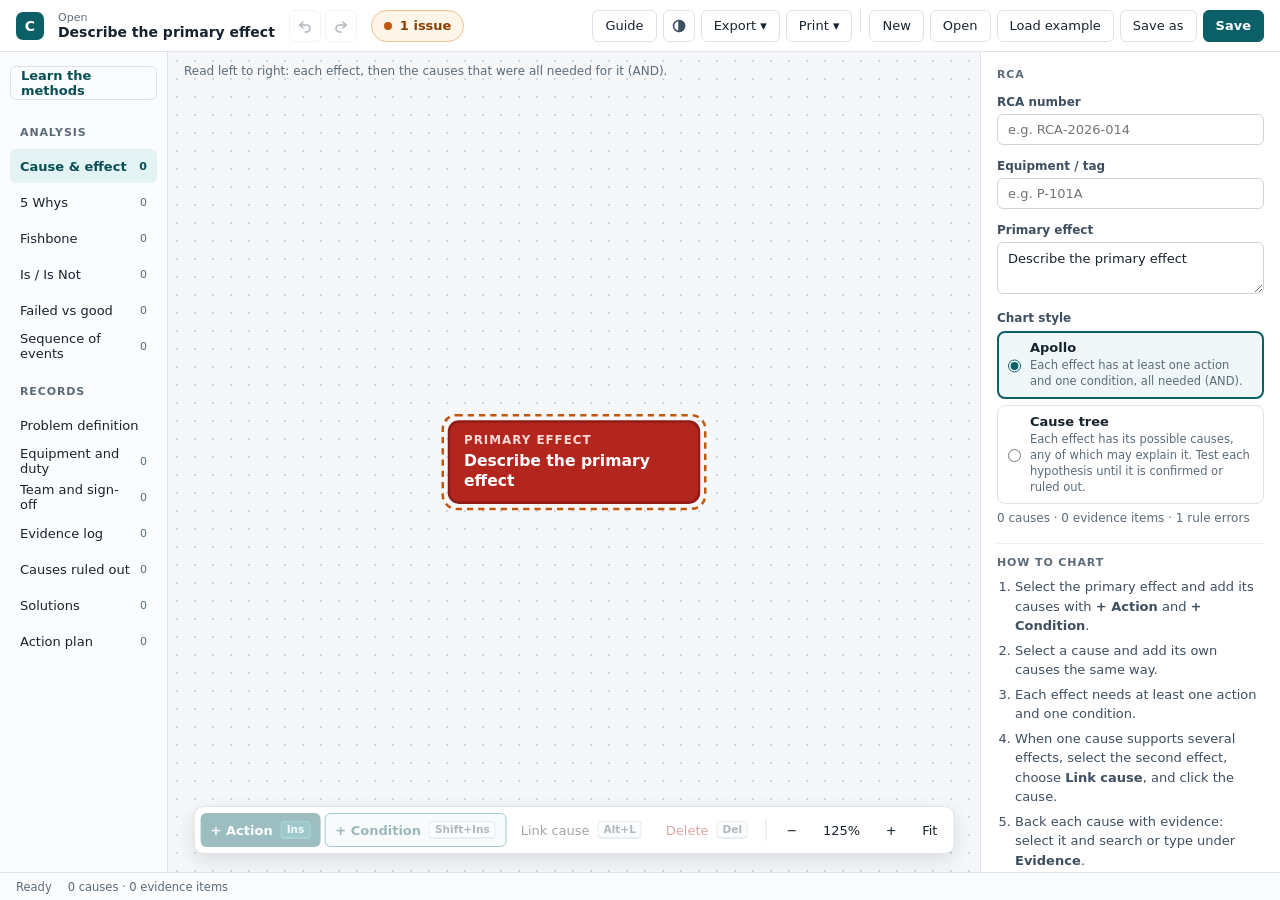
==== commit bbfec1d5: "Failed vs good: the failed case beside two that did not fail Co-Authored-By: Claude Opus 5.5 <norepl" ====
--- a/index.html
+++ b/index.html
@@ -172,6 +172,7 @@
 .app .popover button:hover, .app .popover button:focus-visible { background: var(--accent-soft); }
 .popover b { font-weight: 600; }
 .popover small { color: var(--muted); }
+.popover > .where { padding: 8px 10px 2px; }
 .popover .where { font-size: 10.5px; font-weight: 700; letter-spacing: .04em; text-transform: uppercase; color: var(--muted); }
 .popover small.error { color: var(--danger); }
 .popover small.warning { color: var(--warn-ink); }
@@ -470,6 +471,39 @@
 table.spec .spec-dim th { padding-top: 14px; text-align: left; font-size: 12px; letter-spacing: .04em; text-transform: uppercase; color: var(--ink-2); }
 table.spec .spec-dim .link { margin-left: 10px; text-transform: none; letter-spacing: 0; font-weight: 600; }
 .spec-code { display: block; margin: 2px 0 0 6px; color: var(--muted); font-size: 10.5px; font-weight: 700; }
+/* Failed vs good */
+.cmp-cases { display: grid; grid-template-columns: repeat(3, minmax(0, 1fr)); gap: 12px; }
+.cmp-case { padding: 8px 10px 10px; border-top: 4px solid var(--ok); border-radius: 8px; background: var(--rail); }
+.cmp-case.failed { border-top-color: var(--effect); }
+.cmp-role { margin: 0 0 4px 6px; font-size: 10.5px; font-weight: 700; letter-spacing: .05em; text-transform: uppercase; color: var(--ok-ink); }
+.cmp-case.failed .cmp-role { color: var(--danger); }
+.cmp-case .cell.title { font-weight: 600; }
+table.cmp th.cmp-failed { color: var(--danger); }
+table.cmp tr.cmp-diff td.cmp-failed { background: var(--danger-soft); }
+table.cmp tr.cmp-explains td:first-child { box-shadow: inset 3px 0 0 var(--effect); }
+.cmp-from { display: block; margin: 2px 0 0 6px; color: var(--muted); font-size: 10.5px; }
+select.cmp-differs.differs { font-weight: 600; }
+select.cmp-judge.yes { border-color: var(--danger-line); background: var(--danger-soft); color: var(--danger); font-weight: 600; }
+select.cmp-judge.partly { border-color: var(--warn-line); background: var(--warn-soft); color: var(--warn-ink); font-weight: 600; }
+td.cmp-when .picker, .cmp-goes .picker { margin-top: 4px; max-width: 100%; }
+.cmp-goes { display: flex; flex-direction: column; align-items: flex-start; gap: 4px; }
+.cmp-goes .link { font-size: 12px; text-align: left; }
+.cmp-event { position: relative; padding: 4px 22px 4px 7px; border: 1px solid var(--line); border-radius: 8px; background: var(--panel); font-size: 12px; line-height: 1.35; }
+.cmp-event small { display: block; color: var(--muted); font-family: var(--mono); font-size: 10.5px; }
+.cmp-event .link { padding: 0; text-align: left; white-space: normal; }
+.cmp-event .unlink { position: absolute; top: 2px; right: 2px; width: 20px; height: 20px; font-size: 13px; }
+table.cmp .picker { max-width: 100%; }
+table.cmp td { overflow-wrap: anywhere; }
+.card > .decision-row:first-child { margin: 0 0 10px; padding-top: 0; border-top: 0; }
+td.cmp-hidden { color: var(--muted); font-size: 12px; font-style: italic; }
+.cmp-outcome { display: grid; grid-template-columns: repeat(3, minmax(0, 1fr)); gap: 14px; }
+.cmp-outcome .card { margin: 0; }
+.cmp-h.explains { color: var(--danger); }
+.cmp-h.open { color: var(--warn-ink); }
+.cmp-list { margin: 0; padding-left: 18px; line-height: 1.45; }
+.cmp-list li { margin: 4px 0; }
+.cmp-list small { display: block; color: var(--muted); }
+@media (max-width: 1100px) { .cmp-cases, .cmp-outcome { grid-template-columns: 1fr; } }
 table.log.spec-test { table-layout: auto; }
 table.spec-test td:first-child { min-width: 200px; max-width: 320px; }
 table.spec-test .cause-chip { border-radius: 8px; }
@@ -730,6 +764,7 @@
 .dialog .sub { margin-top: 4px; }
 .dialog-foot { display: flex; justify-content: flex-end; gap: 8px; margin-top: 18px; }
 .style-choices { display: grid; grid-template-columns: 1fr 1fr; gap: 10px; }
+.style-choices.three { grid-template-columns: repeat(3, 1fr); }
 .style-choice { display: flex; flex-direction: column; gap: 6px; padding: 14px; border: 1px solid var(--line); border-radius: 10px; background: var(--panel); color: var(--ink); text-align: left; font-size: 12.5px; line-height: 1.45; }
 .style-choice b { font-size: 15px; }
 .style-choice span { color: var(--muted); }
@@ -758,12 +793,19 @@
       <button id="guideButton" aria-pressed="false" aria-controls="guide" title="Show or hide the guide to the page shown: what it is and how to fill it in">Guide</button>
       <button class="icon" id="themeButton" aria-label="Theme" title="Theme"><svg aria-hidden="true" width="16" height="16" viewBox="0 0 16 16" fill="none" stroke="currentColor" stroke-width="1.5"><circle cx="8" cy="8" r="5.5"/><path d="M8 2.5a5.5 5.5 0 0 1 0 11z" fill="currentColor"/></svg></button>
       <div class="menu-wrap">
-        <button id="exportButton" aria-expanded="false" aria-controls="exportMenu" title="Export the chart as an image, or a report as a Word document">Export ▾</button>
+        <button id="exportButton" aria-expanded="false" aria-controls="exportMenu" title="Export a report as Word or PowerPoint, or the chart as PDF or an image">Export ▾</button>
         <div id="exportMenu" class="popover right" role="menu" hidden>
-          <button role="menuitem" id="exportDocxFull"><b>Full report as Word</b><small>.docx: every record and the chart, to edit and send</small></button>
-          <button role="menuitem" id="exportDocx8d"><b>8D report as Word</b><small>.docx: D1 to D8, for a customer's 8D request</small></button>
-          <button role="menuitem" id="exportSvg"><b>Chart as SVG</b><small>Vector, for documents and further editing</small></button>
-          <button role="menuitem" id="exportPng"><b>Chart as PNG</b><small>Image at twice screen resolution</small></button>
+          <div class="where">Word</div>
+          <button role="menuitem" id="exportDocxFull"><b>Full report</b><small>.docx: every record and the chart, to edit and send</small></button>
+          <button role="menuitem" id="exportDocx8d"><b>8D report</b><small>.docx: D1 to D8, for a customer's 8D request</small></button>
+          <div class="where">PowerPoint</div>
+          <button role="menuitem" id="exportPptxFull"><b>Full report</b><small>.pptx: a section to a slide, long tables run on</small></button>
+          <button role="menuitem" id="exportPptx8d"><b>8D report</b><small>.pptx: D1 to D8 as slides</small></button>
+          <button role="menuitem" id="exportPptxSummary"><b>One-page summary</b><small>.pptx: one slide for management</small></button>
+          <div class="where">Chart</div>
+          <button role="menuitem" id="exportPdf"><b>PDF</b><small>Vector, the whole chart on one A4, A3, or A1 sheet</small></button>
+          <button role="menuitem" id="exportSvg"><b>SVG</b><small>Vector, for documents and further editing</small></button>
+          <button role="menuitem" id="exportPng"><b>PNG</b><small>Image at twice screen resolution</small></button>
         </div>
       </div>
       <div class="menu-wrap">
@@ -791,6 +833,7 @@
     <button class="record" data-record="whys">5 Whys<span id="railWhys">0</span></button>
     <button class="record" data-record="fishbone">Fishbone<span id="railFish">0</span></button>
     <button class="record" data-record="spec">Is / Is Not<span id="railSpec">0</span></button>
+    <button class="record" data-record="compare" title="Optional: the failed case beside two that did not fail">Failed vs good<span id="railCompare">0</span></button>
     <button class="record" data-record="timeline">Sequence of events<span id="railTimeline">0</span></button>
     <div class="panel-title group-title">Records</div>
     <button class="record" data-record="problem">Problem definition</button>
@@ -975,6 +1018,13 @@
 ];
 const EQUIPMENT_KEYS = EQUIPMENT_SECTIONS.flatMap(s => s.fields.map(f => f[0]));
 
+// Failed vs good: the failed case beside two comparable ones that did not fail. Factor rows are sorted
+// into these categories; the first four are the equipment record's, so its fields start the rows.
+const COMPARE_CATEGORIES = ['Machine and seal', 'Duty at the failure', 'Seal support system', 'Mechanical condition', 'Installation and maintenance', 'Operation and changes'];
+const COMPARE_DIFFERS = {same: 'Same', differs: 'Differs', unknown: '?'};
+const COMPARE_EXPLAINS = {yes: 'Yes', partly: 'Partly', no: 'No', unknown: '?'};
+const COMPARE_NOTE = 'This table shows only the factors that differ between the failed case and the good cases; factors that match are hidden.';
+
 // Where the RCA stands. It can only be closed once its actions are validated.
 const RCA_STATUS = {open: 'Open', 'root-cause': 'Root cause found', actions: 'Actions in progress', closed: 'Closed'};
 const SIGNOFF_ROLES = {prepared: 'Prepared by', reviewed: 'Reviewed by', approved: 'Approved by'};
@@ -1107,6 +1157,7 @@
 const blankSignoff = () => Object.fromEntries(Object.keys(SIGNOFF_ROLES).map(k => [k, {name: '', date: ''}]));
 const blankSpecRow = (dim, question = '') => ({id: uuid(), dim, question, is: '', isNot: '', distinction: '', change: ''});
 const blankSpecification = () => ({rows: Object.entries(SPEC_QUESTIONS).flatMap(([dim, qs]) => qs.map(q => blankSpecRow(dim, q))), tests: []});
+const blankComparison = () => ({cases: [0, 1, 2].map(() => ({name: '', why: ''})), rows: []});
 
 function blankState(style = 'apollo') {
   const effect = blankNode('effect', 'Describe the primary effect');
@@ -1115,7 +1166,7 @@
     meta: {rcaNumber: '', equipmentTag: '', sealType: '', style, leadId: '', team: [], dates: {opened: today(), eventDate: '', closed: ''},
       status: 'open', customerRef: '', revision: '', signoff: blankSignoff()},
     problem: {primaryEffectId: effect.id, when: '', where: '', readAcross: '', significance: {safety: '', environment: '', productionCost: '', reliability: ''}},
-    equipment: {}, nodes: [effect], links: [], evidence: [], ruledOut: [], solutions: [], actions: [], fiveWhys: [], fishbones: [], timelines: [], specification: blankSpecification(),
+    equipment: {}, nodes: [effect], links: [], evidence: [], ruledOut: [], solutions: [], actions: [], fiveWhys: [], fishbones: [], timelines: [], specification: blankSpecification(), comparison: blankComparison(),
     counters: {evidence: 1},
   };
 }
@@ -1331,7 +1382,7 @@
 const citingRuledOut = id => state.ruledOut.filter(r => r.evidenceIds.includes(id));
 function deleteEvidence(id) {
   state.evidence = state.evidence.filter(e => e.id !== id);
-  for (const x of [...state.nodes, ...state.ruledOut, ...state.fiveWhys.flatMap(c => c.steps), ...fishCauses(), ...timelineEvents()]) x.evidenceIds = x.evidenceIds.filter(e => e !== id);
+  for (const x of [...state.nodes, ...state.ruledOut, ...state.fiveWhys.flatMap(c => c.steps), ...fishCauses(), ...timelineEvents(), ...state.comparison.rows]) x.evidenceIds = x.evidenceIds.filter(e => e !== id);
   if (highlight === id) highlight = null;
 }
 // ---- 5 Whys ----
@@ -1553,6 +1604,7 @@
     }
   }
   state.specification.tests = state.specification.tests.filter(t => !gone.has(t.causeId));
+  for (const r of state.comparison.rows) if (gone.has(r.nodeId)) r.nodeId = null;
   state.nodes = state.nodes.filter(n => !gone.has(n.id));
   state.links = state.links.filter(l => !gone.has(l.effectId) && !gone.has(l.causeId));
   for (const s of state.solutions) s.causeIds = s.causeIds.filter(id => !gone.has(id));
@@ -1634,6 +1686,75 @@
 }
 const specSummary = res => res.no.length ? `Fails ${plural(res.no.length, 'fact')}`
   : res.open.length ? `${plural(res.open.length, 'fact')} to judge` : res.only.length ? `Explains all, on ${plural(res.only.length, 'assumption')}` : 'Explains every fact';
+
+// ---- Failed vs good ----
+// The failed case beside two that did not fail: the same machine before, a twin on the same duty, or a
+// similar one elsewhere. For each factor: does it differ, and could the difference explain the failure?
+// What is the same in every case cannot explain why only this one failed. A row made from the equipment
+// record shows and edits that field for the failed case, so the two always agree. A row can go to the
+// chart as a cause, to the Is / Is Not as a distinction or a change, and to the sequence of events.
+// Optional: an RCA with no comparable case leaves it empty, and nothing asks for it.
+
+const blankCompareRow = (cat, factor = '', field = '') => ({id: uuid(), cat, factor, field, failed: '', good: ['', ''], differs: '', explains: '',
+  evidenceIds: [], eventId: '', when: '', nodeId: null, specRowId: ''});
+const compareRow = id => state.comparison.rows.find(r => r.id === id);
+const compareFailed = r => r.field ? state.equipment[r.field] ?? '' : r.failed;
+const compareExplains = r => r.explains === 'yes' || r.explains === 'partly';
+const compareDiffs = () => state.comparison.rows.filter(r => r.differs === 'differs');
+const compareNode = r => r.nodeId ? byId(r.nodeId) : null;
+const compareEvent = r => r.eventId ? eventFind(r.eventId)?.event ?? null : null;
+const compareCaseName = i => state.comparison.cases[i].name.trim() || ['Failed case', 'Good case 1', 'Good case 2'][i];
+// The words a row takes to the chart, the timeline, and the Is / Is Not.
+const compareText = r => [r.factor.trim(), compareFailed(r).trim()].filter(Boolean).join(': ') || 'Untitled factor';
+// When the change happened: its event's time, or the words written.
+const compareWhen = r => { const ev = compareEvent(r); return ev ? [ev.start, ev.end].filter(Boolean).map(v => v.replace('T', ' ')).join(' to ') : r.when; };
+
+// A new row goes after the last of its category, or of the categories before it.
+function compareInsert(r) {
+  const rows = state.comparison.rows, rank = cat => COMPARE_CATEGORIES.indexOf(cat);
+  rows.splice(rows.findLastIndex(x => rank(x.cat) <= rank(r.cat)) + 1, 0, r);
+  return r;
+}
+// The filled equipment fields that have no row yet, under the category of their section.
+const compareNewFields = () => EQUIPMENT_SECTIONS.filter(sec => COMPARE_CATEGORIES.includes(sec.title)).flatMap(sec => sec.fields
+  .filter(([key]) => state.equipment[key]?.trim() && !state.comparison.rows.some(r => r.field === key)).map(([key, label]) => ({cat: sec.title, key, label})));
+// Starting, or bringing in fields filled since, adds a row for each; the failed case is named after the equipment.
+function compareFromEquipment() {
+  const fields = compareNewFields(), c = state.comparison;
+  for (const f of fields) compareInsert(blankCompareRow(f.cat, f.label, f.key));
+  if (!c.rows.length) compareInsert(blankCompareRow(COMPARE_CATEGORIES[0]));
+  if (!c.cases[0].name.trim() && state.meta.equipmentTag.trim()) c.cases[0].name = state.meta.equipmentTag.trim();
+  return fields.length;
+}
+const addCompareRow = cat => compareInsert(blankCompareRow(cat));
+// A difference goes on the chart under the primary effect, as a possible cause with the row's evidence.
+function compareToChart(id) {
+  const r = compareRow(id);
+  if (compareNode(r)) return;
+  const n = addCause(state.problem.primaryEffectId, 'condition', compareText(r));
+  n.evidenceIds = [...r.evidenceIds];
+  r.nodeId = n.id;
+}
+// Into a question of the Is / Is Not: what changed, when the row says when; otherwise what is distinctive.
+function compareToSpec(id, specId) {
+  const r = compareRow(id), row = specRow(specId), field = compareWhen(r).trim() ? 'change' : 'distinction';
+  const good = r.good.map(g => g.trim()).filter(Boolean);
+  const line = compareText(r) + (good.length ? ` (good cases: ${good.join('; ')})` : '');
+  row[field] = row[field].trim() ? `${row[field].trim()}\n${line}` : line;
+  r.specRowId = specId;
+  return field;
+}
+// A change becomes a deviation on the timeline, at the time written when it reads as one.
+function compareTime(when) {
+  const m = /^(\d{4}-\d{2}-\d{2})(?:[ T](\d{2}:\d{2}))?$/.exec(when.trim());
+  return m ? `${m[1]}T${m[2] || '00:00'}` : '';
+}
+function compareToTimeline(id, phaseId) {
+  const r = compareRow(id), ev = {...blankEvent(compareTime(r.when)), text: compareText(r), deviation: true, evidenceIds: [...r.evidenceIds]};
+  timelinePhase(phaseId).events.push(ev);
+  r.eventId = ev.id;
+  return ev;
+}
 
 // ---- Rule checks ----
 // A node is an effect when something is charted as its cause. Each effect needs at least one
@@ -2197,7 +2318,7 @@
   if (highlight && !evidenceById(highlight)) highlight = null;
   const issues = ruleIssues(), causes = state.nodes.length - 1;
   $('count').textContent = `${causes} cause${causes === 1 ? '' : 's'} · ${state.evidence.length} evidence item${state.evidence.length === 1 ? '' : 's'}`;
-  for (const [id, n] of [['railCauses', causes], ['railWhys', state.fiveWhys.length], ['railFish', state.fishbones.length], ['railSpec', specFacts().length], ['railTimeline', state.timelines.length], ['railEquipment', equipmentFilled()], ['railTeam', state.meta.team.length], ['railEvidence', state.evidence.length], ['railRuledOut', state.ruledOut.length + treeRuledOut().length],
+  for (const [id, n] of [['railCauses', causes], ['railWhys', state.fiveWhys.length], ['railFish', state.fishbones.length], ['railSpec', specFacts().length], ['railCompare', compareDiffs().length], ['railTimeline', state.timelines.length], ['railEquipment', equipmentFilled()], ['railTeam', state.meta.team.length], ['railEvidence', state.evidence.length], ['railRuledOut', state.ruledOut.length + treeRuledOut().length],
     ['railSolutions', state.solutions.length], ['railActions', state.actions.length]]) $(id).textContent = n;
   renderIssues(issues);
   renderTitle();
@@ -3204,6 +3325,14 @@
       events: (Array.isArray(ph.events) ? ph.events : []).filter(ev => ev?.id).map(ev => ({text: '', ...ev,
         start: when(ev.start), end: when(ev.end), kind: ['action', 'condition'].includes(ev.kind) ? ev.kind : 'action', deviation: ev.deviation === true,
         evidenceIds: Array.isArray(ev.evidenceIds) ? ev.evidenceIds : [], nodeId: nodeIds.has(ev.nodeId) ? ev.nodeId : null}))}))}));
+  const cmp = p.comparison, eventIds = new Set(s.timelines.flatMap(t => t.phases.flatMap(ph => ph.events.map(ev => ev.id)))), specIds = new Set(s.specification.rows.map(r => r.id));
+  s.comparison = {cases: [0, 1, 2].map(i => ({name: str(cmp?.cases?.[i]?.name), why: str(cmp?.cases?.[i]?.why)})),
+    rows: (Array.isArray(cmp?.rows) ? cmp.rows : []).filter(r => r?.id).map(r => ({id: r.id,
+      cat: COMPARE_CATEGORIES.includes(r.cat) ? r.cat : COMPARE_CATEGORIES.at(-1), factor: str(r.factor),
+      field: EQUIPMENT_KEYS.includes(r.field) ? r.field : '', failed: str(r.failed), good: [0, 1].map(i => str(Array.isArray(r.good) ? r.good[i] : '')),
+      differs: r.differs in COMPARE_DIFFERS ? r.differs : '', explains: r.explains in COMPARE_EXPLAINS ? r.explains : '',
+      evidenceIds: Array.isArray(r.evidenceIds) ? r.evidenceIds : [], eventId: eventIds.has(r.eventId) ? r.eventId : '', when: str(r.when),
+      nodeId: nodeIds.has(r.nodeId) ? r.nodeId : null, specRowId: specIds.has(r.specRowId) ? r.specRowId : ''}))};
   s.actions = s.actions.filter(a => a?.id).map(a => ({action: '', solutionId: '', owner: '', due: '', verification: '', ...a,
     status: a.status === 'done' ? 'implemented' : a.status in ACTION_STATUS ? a.status : 'open',
     kind: a.kind in ACTION_KINDS ? a.kind : 'corrective', strength: a.strength in ACTION_STRENGTH ? a.strength : '',
@@ -3409,12 +3538,12 @@
 }
 
 function renderRecord() {
-  const page = {learn: learnPage, spec: specPage, equipment: equipmentPage, whys: whysPage, fishbone: fishbonePage, timeline: timelinePage, problem: problemPage, team: teamPage, evidence: evidencePage, ruledOut: ruledOutPage, solutions: solutionsPage, actions: actionsPage}[record];
+  const page = {learn: learnPage, spec: specPage, compare: comparePage, equipment: equipmentPage, whys: whysPage, fishbone: fishbonePage, timeline: timelinePage, problem: problemPage, team: teamPage, evidence: evidencePage, ruledOut: ruledOutPage, solutions: solutionsPage, actions: actionsPage}[record];
   const box = $('records'), focus = document.activeElement, scroll = box.scrollTop;
   // A rebuild keeps the focused field, so a picker or a status change does not lose the place.
   const key = box.contains(focus) && focus.dataset ? ['list', 'id', 'field', 'act', 'node'].map(k => focus.dataset[k] ?? '').join('|') : null;
-  box.innerHTML = `<div class="page${['evidence', 'ruledOut', 'actions', 'fishbone', 'timeline'].includes(record) ? ' wide' : ''}">${page()}</div>${teamList()}`;
-  box.querySelectorAll('textarea.answer, table.spec textarea').forEach(fitArea);
+  box.innerHTML = `<div class="page${['evidence', 'ruledOut', 'actions', 'fishbone', 'timeline', 'compare'].includes(record) ? ' wide' : ''}">${page()}</div>${teamList()}`;
+  box.querySelectorAll('textarea.answer, table.spec textarea, table.cmp textarea, .cmp-case textarea').forEach(fitArea);
   box.scrollTop = scroll;
   if (key) [...box.querySelectorAll('[data-list],[data-act]')].find(el => ['list', 'id', 'field', 'act', 'node'].map(k => el.dataset[k] ?? '').join('|') === key)?.focus();
 }
@@ -3569,7 +3698,8 @@
   return `${pageHead('Is / Is Not', 'Specify the problem precisely before explaining it, after Kepner-Tregoe: for each question, what the problem <b>is</b>, and what it could be but <b>is not</b>. Then test each possible cause against those facts: the true cause explains why the problem is here and not there.')}
     <section class="card">
       <h2>Specification</h2>
-      <p class="note">For IS NOT, give the closest thing that could have the problem but does not: the other seal on the same pump, the spare pump, the same seal before the upset. Then note what is distinctive about the IS side, and what changed in or around it.</p>
+      <p class="note">For IS NOT, give the closest thing that could have the problem but does not: the other seal on the same pump, the spare pump, the same seal before the upset. Then note what is distinctive about the IS side, and what changed in or around it.
+        To go through it factor by factor against cases that did not fail: <button class="link" data-act="goto-record" data-v="compare">Failed vs good</button>.</p>
       <div class="table-wrap"><table class="log spec">
         <colgroup><col style="width:20%"><col style="width:19%"><col style="width:19%"><col style="width:19%"><col style="width:19%"><col style="width:44px"></colgroup>
         <thead><tr><th>Question</th><th>Is</th><th>Is not</th><th>Distinctive about the IS</th><th>Changed in or around it</th><th><span class="sr">Remove</span></th></tr></thead>
@@ -3605,6 +3735,93 @@
         ${candidates.length <= 30 ? `<button class="button" data-act="spec-add-all">Test all ${candidates.length}</button>` : ''}
       </div>` : ''}
     </section>`;
+}
+
+// ---- Failed vs good ----
+
+let compareOnly = false;     // show the factors that differ, and those not yet judged, only
+
+function comparePage() {
+  const c = state.comparison, fresh = compareNewFields().length;
+  const head = pageHead('Failed vs good', 'Optional: when there is a case that did <b>not</b> fail to compare with. Put the failed case beside two that did not: the same machine before, a twin on the same duty, or a similar one elsewhere. Mark where each factor <b>differs</b>, and whether the difference could <b>explain</b> the failure. What is the same in every case cannot explain why only this one failed.');
+  if (!c.rows.length) return `${head}<div class="empty-card"><p>No comparison yet. It starts with the factors the equipment and duty record already holds${equipmentFilled() ? '' : ' (none filled in yet: it starts with one empty factor)'}; the failed case is filled in, and you add the two good cases.</p>
+    <button class="button primary" data-act="compare-start">${equipmentFilled() ? 'Start from the equipment record' : 'Start the comparison'}</button></div>`;
+  const cases = c.cases.map((x, i) => `<div class="cmp-case${i ? '' : ' failed'}">
+    <div class="cmp-role">${i ? `Good case ${i}` : 'Failed'}</div>
+    <input class="cell title" ${bind('cmpCases', String(i), 'name')} value="${escapeHtml(x.name)}" aria-label="${i ? `Good case ${i}` : 'Failed case'}" placeholder="${i ? 'e.g. The twin pump on the same duty' : 'The failed item'}">
+    <textarea class="cell" rows="2" ${bind('cmpCases', String(i), 'why')} aria-label="${i ? `Why good case ${i} is comparable` : 'The failure'}" placeholder="${i ? 'Why it is comparable, and how long it has run' : 'What failed, when, after how long'}">${escapeHtml(x.why)}</textarea></div>`).join('');
+  const shown = r => !compareOnly || r.differs !== 'same';
+  const goes = r => {
+    if (!compareExplains(r)) return '';
+    const n = compareNode(r), sr = r.specRowId && specRow(r.specRowId);
+    return `${n ? `<button class="link" data-act="goto-node" data-node="${n.id}" title="Show it on the chart">On the chart</button>` : `<button class="button small" data-act="compare-to-chart" data-id="${r.id}" title="Add it to the chart as a possible cause, with its evidence">Add to chart</button>`}
+      ${sr ? `<button class="link" data-act="goto-record" data-v="spec" title="${escapeHtml(sr.question)}">In Is / Is Not, ${specLabel(sr)}</button>`
+        : `<select class="picker" data-act="compare-to-spec" data-id="${r.id}" aria-label="Send to a question of the Is / Is Not"><option value="">Send to Is / Is Not…</option>${state.specification.rows.map(q =>
+          `<option value="${q.id}">${specLabel(q)}: ${escapeHtml(shorten(q.question, 50))}</option>`).join('')}</select>`}`;
+  };
+  const when = r => {
+    const ev = compareEvent(r);
+    if (ev) return `<div class="cmp-event"><small>${escapeHtml(compareWhen(r) || 'No time given')}</small>
+      <button class="link" data-act="goto-record" data-v="timeline" title="Show the sequence of events">${escapeHtml(shorten(eventText(ev), 60))}</button>
+      <button class="unlink" data-act="compare-unlink-event" data-id="${r.id}" aria-label="Unlink the event; it stays on the timeline">×</button></div>`;
+    const events = state.timelines.flatMap(t => t.phases.flatMap(p => eventsInOrder(p))), phases = state.timelines.flatMap(t => t.phases);
+    return `${cell('cmpRows', r.id, 'when', r.when, 'When it changed', 'placeholder="Date, or an event"')}
+      ${events.length ? `<select class="picker" data-act="compare-link-event" data-id="${r.id}" aria-label="Link an event of the sequence of events"><option value="">Link an event…</option>${events.map(ev =>
+        `<option value="${ev.id}">${escapeHtml(ev.start.replace('T', ' ') || '—')} · ${escapeHtml(shorten(eventText(ev), 50))}</option>`).join('')}</select>` : ''}
+      ${phases.length ? `<select class="picker" data-act="compare-to-timeline" data-id="${r.id}" aria-label="Add it to the sequence of events as a deviation"><option value="">Add to timeline…</option>${phases.map(p =>
+        `<option value="${p.id}">${escapeHtml(p.name.trim() || 'Unnamed phase')}</option>`).join('')}</select>` : ''}`;
+  };
+  const row = r => {
+    const cited = r.evidenceIds.map(evidenceById).filter(Boolean), rest = state.evidence.filter(e => !r.evidenceIds.includes(e.id));
+    return `<tr class="${r.differs === 'differs' ? 'cmp-diff' : ''}${compareExplains(r) ? ' cmp-explains' : ''}">
+      <td>${cellArea('cmpRows', r.id, 'factor', r.factor, 'Factor', 'placeholder="Factor"')}${r.field ? '<small class="cmp-from">From the equipment record</small>' : ''}</td>
+      <td class="cmp-failed">${r.field ? cellArea('equipment', '', r.field, compareFailed(r), `${r.factor}: failed case`) : cellArea('cmpRows', r.id, 'failed', r.failed, `${r.factor}: failed case`)}</td>
+      ${[0, 1].map(i => `<td>${cellArea('cmpRows', r.id, `good.${i}`, r.good[i], `${r.factor}: good case ${i + 1}`)}</td>`).join('')}
+      <td><select class="cell cmp-differs ${r.differs}" ${bind('cmpRows', r.id, 'differs')} aria-label="${escapeHtml(r.factor)}: differs?">${optionList(COMPARE_DIFFERS, r.differs, '')}</select></td>
+      <td><select class="cell cmp-judge ${r.explains}" ${bind('cmpRows', r.id, 'explains')} aria-label="${escapeHtml(r.factor)}: explains it?">${optionList(COMPARE_EXPLAINS, r.explains, '')}</select></td>
+      <td><div class="chips">${cited.map(e => evidenceChip(e, 'compare-remove-evidence', r.id)).join('')}
+        ${rest.length ? `<select class="picker" data-act="compare-add-evidence" data-id="${r.id}" aria-label="Cite evidence"><option value="">+ Evidence…</option>${rest.map(e =>
+          `<option value="${e.id}">${escapeHtml(e.code)} · ${escapeHtml(shorten(e.description, 50))}</option>`).join('')}</select>` : ''}</div></td>
+      <td class="cmp-when">${when(r)}</td>
+      <td><div class="cmp-goes">${goes(r)}</div></td>
+      <td class="row-actions"><button class="unlink" data-act="compare-delete-row" data-id="${r.id}" aria-label="Remove this factor${compareNode(r) ? '; it stays on the chart' : ''}">×</button></td>
+    </tr>`;
+  };
+  const all = c.rows, explains = all.filter(compareExplains), same = all.filter(r => r.differs === 'same' && !compareExplains(r));
+  const open = all.filter(r => r.differs === 'unknown' || r.explains === 'unknown' || !r.differs || r.differs === 'differs' && !r.explains || !compareFailed(r).trim() || r.good.some(g => !g.trim()));
+  const missing = r => [!compareFailed(r).trim() && 'failed case', ...r.good.map((g, i) => !g.trim() && `good case ${i + 1}`)].filter(Boolean);
+  const list = (rows, fmt, none) => rows.length ? `<ul class="cmp-list">${rows.map(fmt).join('')}</ul>` : `<p class="muted">${none}</p>`;
+  return `${head}
+    <section class="card"><div class="cmp-cases">${cases}</div></section>
+    <section class="card">
+      <div class="decision-row">
+        <label class="starts"><input type="checkbox" id="compareOnly" ${compareOnly ? 'checked' : ''}> Differences only</label>
+        <span class="spacer"></span>
+        ${fresh ? `<button class="button" data-act="compare-start" title="Add a factor for each field filled in since">+ ${plural(fresh, 'factor')} from the equipment record</button>` : ''}
+      </div>
+      <div class="table-wrap"><table class="log cmp">
+        <colgroup><col style="width:14%"><col style="width:15%"><col style="width:13%"><col style="width:13%"><col style="width:86px"><col style="width:86px"><col style="width:11%"><col style="width:14%"><col style="width:12%"><col style="width:44px"></colgroup>
+        <thead><tr><th>Factor</th><th class="cmp-failed">${escapeHtml(compareCaseName(0))}</th><th>${escapeHtml(compareCaseName(1))}</th><th>${escapeHtml(compareCaseName(2))}</th>
+          <th>Differs?</th><th>Explains it?</th><th>Evidence</th><th>When it changed</th><th>Goes to</th><th><span class="sr">Remove</span></th></tr></thead>
+        ${COMPARE_CATEGORIES.map(cat => {
+          const rows = all.filter(r => r.cat === cat);
+          return `<tbody><tr class="spec-dim"><th colspan="10">${cat}<button class="link" data-act="compare-add-row" data-v="${cat}">+ Factor</button></th></tr>
+            ${rows.filter(shown).map(row).join('')}${compareOnly && rows.some(r => !shown(r)) ? `<tr><td colspan="10" class="cmp-hidden">${plural(rows.filter(r => !shown(r)).length, 'factor')} the same, hidden</td></tr>` : ''}</tbody>`;
+        }).join('')}
+      </table></div>
+    </section>
+    <div class="cmp-outcome">
+      <section class="card"><h2 class="cmp-h explains">Differences that could explain it</h2>
+        <p class="note">Candidates for the chart, as possible causes with their evidence; and for the Is / Is Not.</p>
+        ${list(explains, r => `<li><b>${escapeHtml(r.factor || 'Untitled factor')}</b>${r.explains === 'partly' ? ' <span class="muted">(partly)</span>' : ''}${compareNode(r) ? ' <span class="badge small implement">On the chart</span>' : ''}
+          <small>${escapeHtml(compareFailed(r))}${compareWhen(r) ? ` · changed ${escapeHtml(compareWhen(r))}` : ''}</small></li>`, 'None marked yet.')}</section>
+      <section class="card"><h2 class="cmp-h">The same in every case</h2>
+        <p class="note">These cannot explain why only this one failed. They may still be a condition, or a systemic cause that let it happen.</p>
+        ${list(same, r => `<li>${escapeHtml(r.factor || 'Untitled factor')}${compareNode(r) ? ' <span class="badge small implement">On the chart</span>' : ''}<small>${escapeHtml(compareFailed(r))}</small></li>`, 'None marked yet.')}</section>
+      <section class="card"><h2 class="cmp-h open">Still to find out</h2>
+        <p class="note">Cases not known, and differences not judged: what to collect or decide next.</p>
+        ${list(open, r => `<li>${escapeHtml(r.factor || 'Untitled factor')}<small>${missing(r).length ? missing(r).join(', ') + ' not known' : r.differs === 'differs' || r.differs === 'same' ? 'whether it explains the failure' : 'whether it differs'}</small></li>`, 'Nothing open.')}</section>
+    </div>`;
 }
 
 function timelinePage() {
@@ -3920,6 +4137,8 @@
   if (list === 'problem') return state.problem;
   if (list === 'equipment') return state.equipment;
   if (list === 'specRows') return specRow(id);
+  if (list === 'cmpCases') return state.comparison.cases[+id];
+  if (list === 'cmpRows') return compareRow(id);
   if (list === 'node') return byId(id);
   if (list === 'whySteps') return stepById(id);
   if (list === 'fishCauses') return fishFind(id)?.cause;
@@ -3940,7 +4159,8 @@
   const obj = boundObject(el);
   if (!obj) return;
   setPath(obj, el.dataset.field, el.value);
-  if (el.matches('textarea.answer, table.spec textarea')) fitArea(el);
+  if (el.matches('textarea.answer, table.spec textarea, table.cmp textarea, .cmp-case textarea')) fitArea(el);
+  if (el.dataset.list === 'cmpCases' && el.dataset.field === 'name') $('records').querySelectorAll('table.cmp thead th')[+el.dataset.id + 1].textContent = compareCaseName(+el.dataset.id);
   renderTitle();
   if (record === 'fishbone') refreshFishFigures();
   if (record === 'timeline') refreshTimelineFigures();
@@ -3963,10 +4183,21 @@
     if (el.dataset.act === 'event-add-evidence') eventSource(eventFind(el.dataset.id).event).evidenceIds.push(value);
     if (el.dataset.act === 'spec-add-test') state.specification.tests.push({causeId: value, marks: {}});
     if (el.dataset.act === 'timeline-effect') state.timelines.find(t => t.id === el.dataset.id).effectId = value;
+    if (el.dataset.act === 'compare-add-evidence') compareRow(el.dataset.id).evidenceIds.push(value);
+    if (el.dataset.act === 'compare-link-event') compareRow(el.dataset.id).eventId = value;
+    if (el.dataset.act === 'compare-to-spec') {
+      const field = compareToSpec(el.dataset.id, value);
+      setStatus(`Added to ${specLabel(specRow(value))} of the Is / Is Not, under ${field === 'change' ? 'Changed' : 'Distinctive'}`);
+    }
+    if (el.dataset.act === 'compare-to-timeline') {
+      compareToTimeline(el.dataset.id, value);
+      setStatus(`Added to the sequence of events, under ${timelinePhase(value).name.trim() || 'an unnamed phase'}, as a deviation`);
+    }
     render(); persist();
   }
   if (e.target.id === 'fishPreset') fishPreset = e.target.value;
   if (e.target.id === 'timelinePreset') timelinePreset = e.target.value;
+  if (e.target.id === 'compareOnly') { compareOnly = e.target.checked; render(); }
   // A changed time puts the event in its place; after the focus has moved, so it stays where it went.
   if (e.target.type === 'datetime-local') setTimeout(render);
   const radio = e.target.closest('input[data-act="lead"]');
@@ -3985,6 +4216,20 @@
       reveal(selected);
       showRecord('chart');
       return;
+    case 'goto-record': showRecord(el.dataset.v); return;
+    case 'compare-start': {
+      const added = compareFromEquipment();
+      setStatus(added ? `Added ${plural(added, 'factor')} from the equipment record` : 'Started with one empty factor');
+      break;
+    }
+    case 'compare-add-row': focusId = addCompareRow(el.dataset.v).id; break;
+    case 'compare-delete-row': state.comparison.rows = state.comparison.rows.filter(r => r.id !== id); break;
+    case 'compare-to-chart':
+      compareToChart(id);
+      setStatus(`Added "${compareText(compareRow(id))}" to the chart`);
+      break;
+    case 'compare-remove-evidence': compareRow(id).evidenceIds = compareRow(id).evidenceIds.filter(x => x !== el.dataset.evidence); break;
+    case 'compare-unlink-event': compareRow(id).eventId = ''; break;
     case 'show-evidence':
       highlight = id; selected = null;
       citingNodes(id).forEach(n => reveal(n.id));
@@ -4693,6 +4938,20 @@
   <td class="r-crit">${rText(a.due)}${isOverdue(a) ? '\n<b class="r-issue-error">Overdue</b>' : ''}</td><td>${rText(a.verification)}</td><td>${ACTION_STATUS[a.status] || ''}</td>
   <td>${[a.effectiveness.date, a.effectiveness.result].filter(x => x?.trim()).map(escapeHtml).join('\n') || '—'}</td></tr>`);
 const ACTION_HEADS = ['Action', 'Owner', 'Due', 'Verification', 'Status', 'Effectiveness check'];
+
+// Failed vs good in a report: the cases, then the factors that differ only, with a note saying so.
+function compareReport(heading) {
+  const rows = compareDiffs();
+  if (!rows.length) return '';
+  const c = state.comparison;
+  return `${heading}
+    <dl class="r-grid">${c.cases.map((x, i) => rItem(i ? `Good case ${i}` : 'Failed case', [x.name, x.why].filter(v => v.trim()).join('\n'))).join('')}</dl>
+    <p class="r-legend">${COMPARE_NOTE}</p>
+    ${rTable(['Factor', ...[0, 1, 2].map(i => escapeHtml(compareCaseName(i))), 'Explains it?', 'Evidence', 'When it changed'], rows.map(r => `<tr><td><b>${rText(r.factor)}</b></td>
+      <td>${rText(compareFailed(r))}</td><td>${rText(r.good[0])}</td><td>${rText(r.good[1])}</td>
+      <td>${compareExplains(r) ? `<b>${COMPARE_EXPLAINS[r.explains]}</b>` : COMPARE_EXPLAINS[r.explains] || '—'}${compareNode(r) ? '\nOn the chart' : ''}</td>
+      <td>${rCodes(r.evidenceIds)}</td><td>${rText(compareWhen(r))}</td></tr>`), '')}`;
+}
 
 function fullReport() {
   const m = state.meta, p = state.problem, sig = p.significance;
@@ -4743,6 +5002,7 @@
           ${specFacts().map(f => `<td class="r-mark">${SPEC_MARKS[t.marks[f.id]]?.mark || '·'}</td>`).join('')}<td>${specSummary(specResult(t))}</td></tr>`), '')}
         <p class="r-legend">✓ explains why the problem is here and not there; ? only if an assumption holds; ✕ does not explain it.</p>` : ''}
     </section>` : ''}
+    ${compareDiffs().length ? `<section class="r-page">${compareReport('<h2>Failed vs good</h2>')}</section>` : ''}
     ${state.timelines.length ? `<section class="r-page">
       <h2>Sequence of events</h2>
       ${state.timelines.map(t => {
@@ -4813,6 +5073,7 @@
           <td>${n.evidenceIds.map(evidenceById).filter(Boolean).map(ev => `<span class="r-code">${escapeHtml(ev.code)}</span> ${escapeHtml(ev.description)}`).join('\n') || '—'}</td>
           <td class="r-chain">${causeChain(n).slice(1).map(x => escapeHtml(shorten(x.title, 60))).join(' → ')}</td></tr>`), '')}`).join('')
       : '<p class="r-none">No root cause identified yet: give the causes a root cause type, or a stop point “Effective solution found”.</p>'}
+      ${compareReport('<h3>Failed vs good</h3>')}
       ${ruled.length ? `<h3>Possible causes ruled out</h3>${rTable(['Cause', 'How it was ruled out'], ruled.map(([c, t]) => `<tr><td>${rText(c)}</td><td>${rText(t)}</td></tr>`), '')}` : ''}
       <div class="r-chart-pages"><h3>Cause-and-effect chart</h3>${chartFigures().join('')}</div>`)}
     ${d(5, 'Permanent corrective actions chosen', rTable(['Solution', 'Attacks', 'Prevents recurrence', 'Within our control', 'No new problems'], chosen.map(s => `<tr><td><b>${rText(s.title)}</b></td>
@@ -5106,6 +5367,43 @@
       event('2026-09-15T09:00', '', 'DCS trends and the upset report reviewed', 'action', {codes: ['E3', 'E5']}),
       event('2026-09-17T08:00', '2026-09-17T16:00', 'Seal teardown in the workshop', 'action', {codes: ['E2', 'E4']})),
   ]}];
+  // Failed vs good: P-101A beside its twin and a pump with the same seal on another service. The
+  // differences that explain it are on the chart; the same 3 mm orifice in all three cannot explain it alone.
+  const eventOf = key => s.timelines[0].phases.flatMap(p => p.events).find(x => x.nodeId === ids[key]).id;
+  const whenRow = s.specification.rows.find(r => r.dim === 'when');
+  s.comparison = {
+    cases: [
+      {name: 'P-101A', why: 'Leaked 15 ml/min on 14 Sep 2026, 439 days after the seal was fitted.'},
+      {name: 'P-101B', why: 'The twin pump on the same duty, with the same seal; ran as duty pump until 2025 with no seal failure.'},
+      {name: 'P-103A', why: 'Same unit, same seal and Plan 11, on a heavier naphtha service; three years with no seal failure.'},
+    ],
+    rows: [],
+  };
+  const row = (cat, factor, field, failed, good, differs, explains, {codes = [], key = null, event = null, when = '', spec = ''} = {}) =>
+    s.comparison.rows.push({...blankCompareRow(cat, factor, field), failed: field ? '' : failed, good, differs, explains,
+      evidenceIds: codes.map(c => ev[c]), nodeId: key ? ids[key] : null, eventId: event ? eventOf(event) : '', when, specRowId: spec});
+  const [machine, duty, support, mech, install, operation] = COMPARE_CATEGORIES;
+  row(machine, 'Machine', 'machine', '', ['Same', 'Same type, smaller (2x3-8)'], 'differs', 'no');
+  row(machine, 'Seal make, model, and drawing', 'sealModel', '', ['Same', 'Same'], 'same', 'no', {codes: ['E7']});
+  row(machine, 'Face materials', 'faces', '', ['Same', 'Same'], 'same', 'no');
+  row(machine, 'Secondary seals', 'elastomers', '', ['Same', 'Same'], 'same', 'no');
+  row(duty, 'Product', 'product', '', ['Same', 'Heavier naphtha, no fines'], 'differs', 'partly');
+  row(duty, 'Vapour pressure', 'vapourPressure', '', ['Same', 'Well below the seal chamber pressure'], 'differs', 'partly', {codes: ['E6'], key: 'vapour'});
+  row(duty, 'Flow', 'flowRate', '', ['Same', '70 % of BEP'], 'differs', 'no');
+  row(duty, 'Operation before the failure', 'operation', '', ['Standby since 2025', 'Continuous; upsets, never a filter bypass'], 'differs', 'partly');
+  row(duty, 'Seal chamber temperature', '', 'Rose 18 °C in the 6 h before the leak', ['Steady when it was the duty pump', 'Steady'], 'differs', 'yes',
+    {codes: ['E3'], key: 'temp', event: 'temp'});
+  row(support, 'Flush or buffer flow', 'flushFlow', '', ['Steady, about 6 l/min', 'Steady'], 'differs', 'yes', {codes: ['E3', 'E4'], key: 'flow', event: 'flow'});
+  row(support, 'Flush pressure', 'flushPressure', '', ['Same', 'Same'], 'same', 'no', {codes: ['E4'], key: 'orifice'});
+  row(support, 'Filter upstream of the flush', '', 'F-101, bypassed for 40 min on 12 Sep', ['F-102, never bypassed', 'F-103, never bypassed'], 'differs', 'yes',
+    {codes: ['E5'], key: 'bypass', event: 'bypass', spec: whenRow.id});
+  row(support, 'Solids reaching the seal', '', 'Catalyst fines blocking the orifice', ['None found', 'None found at the read-across check'], 'differs', 'yes',
+    {codes: ['E4'], key: 'solids', event: 'solids'});
+  row(mech, 'Shaft runout', 'runout', '', ['0.04 mm TIR', '0.03 mm TIR'], 'same', 'no', {codes: ['E9']});
+  row(mech, 'Vibration before the failure', 'vibration', '', ['1.9 mm/s', '2.4 mm/s'], 'same', 'no', {codes: ['E9']});
+  row(install, 'Fitted by', '', 'Site workshop, to the seal maker’s instructions', ['Same', 'Same'], 'same', 'no', {codes: ['E9']});
+  row(operation, 'Seal-system check after an upset', '', 'None; OP-212 does not ask for one', ['None', 'None'], 'same', 'no', {codes: ['E8'], key: 'nocheck'});
+  row(operation, 'Upsets during the run', '', 'One, 12 Sep 2026, with the filter bypassed', ['Several while it was the duty pump; filter in service', ''], 'unknown', 'unknown');
   return {...s, view: {collapsed: []}};
 }
 
@@ -5181,6 +5479,14 @@
       gx.pairs([['Is', at(i).is], ['Is not', at(i).isNot], ['Distinctive', at(i).distinction], ['Changed', at(i).change]].filter(([, v]) => v)))).join('')
       + `<div class="g-sub">Causes tested against the facts</div><ul class="g-list">${tested.join('')}</ul>`;
   },
+  compare: ex => {
+    const c = ex.comparison, failed = r => r.field ? ex.equipment[r.field] : r.failed;
+    const diffs = c.rows.filter(r => r.explains === 'yes' || r.explains === 'partly'), same = c.rows.filter(r => r.differs === 'same');
+    return gx.pairs(c.cases.map((x, i) => [i ? `Good case ${i}` : 'Failed', `${x.name}: ${x.why}`]))
+      + `<div class="g-sub">Differences that could explain it</div>` + diffs.slice(0, 4).map(r => gx.item(`<b>${escapeHtml(r.factor)}</b> ${gx.pills(gx.codes(ex, r.evidenceIds))}${r.nodeId ? ' <span class="g-flag ok">on the chart</span>' : ''}`,
+        gx.pairs([[escapeHtml(c.cases[0].name), failed(r)], ...r.good.map((g, i) => [escapeHtml(c.cases[i + 1].name), g]).filter(([, g]) => g)]))).join('')
+      + `<div class="g-sub">The same in every case</div><ul class="g-list">${same.slice(0, 4).map(r => `<li>${escapeHtml(r.factor)}: ${escapeHtml(failed(r))}</li>`).join('')}</ul>`;
+  },
   fishbone: ex => {
     const f = ex.fishbones[0];
     const mark = c => c.nodeId ? '<span class="g-flag ok">on the chart</span>' : c.ruledOutId ? '<span class="g-flag no">ruled out</span>' : '<span class="g-flag">to test</span>';
@@ -5241,7 +5547,7 @@
 
 const GUIDE_STAGES = [
   {name: 'Define the problem', topics: ['problem', 'team', 'equipment']},
-  {name: 'Collect the facts', topics: ['evidence', 'timeline', 'spec']},
+  {name: 'Collect the facts', topics: ['evidence', 'timeline', 'spec', 'compare']},
   {name: 'Find the causes', topics: ['fishbone', 'whys', 'chart', 'ruledOut']},
   {name: 'Fix it and close', topics: ['solutions', 'actions', 'reports']},
 ];
@@ -5354,6 +5660,24 @@
       'A weak IS NOT (“everything else”) gives nothing to compare. Name a specific item.',
       'Keep it to facts. Possible causes belong in the test, not in the table.',
       'Each <b>?</b> is an assumption to verify: it shows where the next piece of evidence is needed.',
+    ],
+  },
+  compare: {
+    name: 'Failed vs good', page: 'compare',
+    summary: 'Optional: compare the failed case with two that did not fail.',
+    what: 'A comparative and change analysis. The failed case sits beside two comparable cases that did <b>not</b> fail, factor by factor. A factor that differs, and could explain the failure, is a candidate cause; one that is the same in every case cannot explain why only this one failed, though it may still be a condition that let it happen.',
+    when: 'Optional. Use it when there is a fair comparison: a twin on the same duty, the same machine before it failed, or a similar machine elsewhere. Skip it for a one-off machine or a first failure with nothing to compare with; nothing in Causeway asks for it.',
+    steps: [
+      '<b>Start from the equipment record</b>: each field filled there becomes a factor, with the failed case already filled in. Editing it here edits the record.',
+      'Name the two <b>good cases</b>, and say why each is comparable and how long it has run.',
+      'Fill in each factor for the good cases. Add factors the record does not hold, such as the filter upstream of the flush, or what changed before the failure.',
+      'Mark whether each factor <b>differs</b>, and whether the difference could <b>explain</b> the failure: yes, partly, or no.',
+      'For a difference that explains it: <b>add it to the chart</b> as a possible cause, <b>send it to the Is / Is Not</b> as a distinction or a change, and give <b>when it changed</b>, linked to an event of the sequence of events or added to it.',
+    ],
+    tips: [
+      'Pick good cases close to the failed one. A pump on another site with another fluid differs in too much to tell you anything.',
+      'A difference is a lead, not a cause: it still needs evidence on the chart.',
+      'The reports show the differences only, and say that matching factors are hidden.',
     ],
   },
   fishbone: {
@@ -5937,6 +6261,697 @@
 $('exportDocxFull').onclick = () => exportDocx('full');
 $('exportDocx8d').onclick = () => exportDocx('8d');
 
+// ---- PDF ----
+// The chart as a vector PDF on one sheet. The chart's SVG is drawn again in PDF operators: rectangles,
+// paths, circles, and text in the PDF base fonts, so it needs no font files and stays sharp at any zoom.
+
+const PDF_PAPERS = {a4: {name: 'A4', w: 841.89, h: 595.28}, a3: {name: 'A3', w: 1190.55, h: 841.89}, a1: {name: 'A1', w: 2383.94, h: 1683.78}};
+const PDF_MARGIN = 28;   // points, about 10 mm
+
+// Widths of the base fonts, in thousandths of the size, for the characters 32 to 126.
+const HELVETICA_W = [278, 278, 355, 556, 556, 889, 667, 191, 333, 333, 389, 584, 278, 333, 278, 278, 556, 556, 556, 556, 556, 556, 556, 556, 556, 556,
+  278, 278, 584, 584, 584, 556, 1015, 667, 667, 722, 722, 667, 611, 778, 722, 278, 500, 667, 556, 833, 722, 778, 667, 778, 722, 667, 611, 722, 667, 944,
+  667, 667, 611, 278, 278, 278, 469, 556, 333, 556, 556, 500, 556, 556, 278, 556, 556, 222, 222, 500, 222, 833, 556, 556, 556, 556, 333, 500, 278, 556,
+  500, 722, 500, 500, 500, 334, 260, 334, 584];
+const HELVETICA_BOLD_W = [278, 333, 474, 556, 556, 889, 722, 238, 333, 333, 389, 584, 278, 333, 278, 278, 556, 556, 556, 556, 556, 556, 556, 556, 556, 556,
+  333, 333, 584, 584, 584, 611, 975, 722, 722, 722, 722, 667, 611, 778, 722, 278, 556, 722, 611, 833, 722, 778, 667, 778, 722, 667, 611, 722, 667, 944,
+  667, 667, 611, 333, 278, 333, 584, 556, 333, 556, 611, 556, 611, 556, 333, 611, 611, 278, 278, 556, 278, 889, 611, 611, 611, 611, 389, 556, 333, 611,
+  556, 778, 556, 556, 500, 389, 280, 389, 584];
+// WinAnsi codes 128 to 159 that are not Latin-1.
+const WIN_ANSI = {'€': 128, '‚': 130, 'ƒ': 131, '„': 132, '…': 133, '†': 134, '‡': 135, 'ˆ': 136, '‰': 137, 'Š': 138, '‹': 139, 'Œ': 140, 'Ž': 142,
+  '‘': 145, '’': 146, '“': 147, '”': 148, '•': 149, '–': 150, '—': 151, '˜': 152, '™': 153, 'š': 154, '›': 155, 'œ': 156, 'ž': 158, 'Ÿ': 159};
+// Characters outside WinAnsi that the Symbol and ZapfDingbats base fonts have.
+const PDF_SYMBOL = {'→': 0xae, '←': 0xac, '↑': 0xad, '↓': 0xaf, '↔': 0xab, '≤': 0xa3, '≥': 0xb3, '≈': 0xbb, '≠': 0xb9, '∞': 0xa5, '√': 0xd6, '∆': 0x44, 'Δ': 0x44,
+  'Ω': 0x57, 'α': 0x61, 'β': 0x62, 'γ': 0x67, 'δ': 0x64, 'ε': 0x65, 'θ': 0x71, 'λ': 0x6c, 'μ': 0x6d, 'π': 0x70, 'ρ': 0x72, 'σ': 0x73, 'τ': 0x74, 'φ': 0x66, 'ω': 0x77, '∑': 0xe5, '∅': 0xc6};
+const PDF_DINGBATS = {'✓': 0x33, '✔': 0x34, '✕': 0x35, '✖': 0x36, '✗': 0x37, '✘': 0x38, '↳': 0xe2, '➔': 0xd4};
+
+// The code of a character in a base font, as [font, code]; text the fonts lack falls back to its
+// plain form (₂ to 2), and then to "?".
+function pdfChar(ch, bold, mono) {
+  const text = mono ? 'Courier-Bold' : bold ? 'Helvetica-Bold' : 'Helvetica';
+  const code = ch.codePointAt(0);
+  if (code >= 32 && code < 127 || code >= 160 && code < 256) return [[text, code]];
+  if (WIN_ANSI[ch]) return [[text, WIN_ANSI[ch]]];
+  if (PDF_SYMBOL[ch]) return [['Symbol', PDF_SYMBOL[ch]]];
+  if (PDF_DINGBATS[ch]) return [['ZapfDingbats', PDF_DINGBATS[ch]]];
+  const plain = ch.normalize('NFKD').replace(/[̀-ͯ]/g, '');
+  if (plain && plain !== ch) return [...plain].flatMap(c => pdfChar(c, bold, mono));
+  return [[text, 63]];
+}
+// The width of a code in a base font, in thousandths of the size; non-ASCII Latin is near enough at 556.
+function pdfCharWidth(font, code) {
+  if (font === 'Courier-Bold') return 600;
+  if (font === 'Symbol' || font === 'ZapfDingbats') return 760;
+  const table = font === 'Helvetica-Bold' ? HELVETICA_BOLD_W : HELVETICA_W;
+  return code >= 32 && code < 127 ? table[code - 32] : code === 133 ? 1000 : 556;
+}
+const PDF_FONTS = {Helvetica: 'F1', 'Helvetica-Bold': 'F2', 'Courier-Bold': 'F3', Symbol: 'F4', ZapfDingbats: 'F5'};
+
+const pdfNum = v => (Math.round(v * 100) / 100).toString();
+const pdfString = bytes => '(' + bytes.map(b => b === 40 || b === 41 || b === 92 ? '\\' + String.fromCharCode(b) : b < 32 || b > 126 ? '\\' + b.toString(8).padStart(3, '0') : String.fromCharCode(b)).join('') + ')';
+
+// A colour from an SVG attribute: #rgb, #rrggbb, or rgb()/rgba(); null for none.
+function pdfColor(v) {
+  if (!v || v === 'none' || v === 'transparent') return null;
+  let m = /^#([0-9a-f]{3}|[0-9a-f]{6})$/i.exec(v.trim());
+  if (m) {
+    const h = m[1].length === 3 ? [...m[1]].map(c => c + c).join('') : m[1];
+    return {rgb: [0, 2, 4].map(i => parseInt(h.slice(i, i + 2), 16) / 255), a: 1};
+  }
+  m = /^rgba?\(([^)]+)\)$/i.exec(v.trim());
+  if (m) { const p = m[1].split(',').map(Number); return {rgb: p.slice(0, 3).map(x => x / 255), a: p[3] ?? 1}; }
+  return {rgb: [0, 0, 0], a: 1};
+}
+
+// An SVG path's d, in absolute M, L, H, V, C, Q, and Z, as PDF path operators.
+function pdfPath(d) {
+  const tokens = d.match(/[a-zA-Z]|-?[\d.]+(?:e-?\d+)?/g) || [];
+  let i = 0, cmd = '', x = 0, y = 0, sx = 0, sy = 0, out = '';
+  const num = () => Number(tokens[i++]);
+  while (i < tokens.length) {
+    if (/[a-zA-Z]/.test(tokens[i])) cmd = tokens[i++];
+    const rel = cmd === cmd.toLowerCase() && cmd !== 'z' ? 1 : 0, C = cmd.toUpperCase();
+    const px = () => num() + (rel ? x : 0), py = () => num() + (rel ? y : 0);
+    if (C === 'M') { x = px(); y = py(); sx = x; sy = y; out += `${pdfNum(x)} ${pdfNum(y)} m `; cmd = rel ? 'l' : 'L'; }
+    else if (C === 'L') { x = px(); y = py(); out += `${pdfNum(x)} ${pdfNum(y)} l `; }
+    else if (C === 'H') { x = num() + (rel ? x : 0); out += `${pdfNum(x)} ${pdfNum(y)} l `; }
+    else if (C === 'V') { y = num() + (rel ? y : 0); out += `${pdfNum(x)} ${pdfNum(y)} l `; }
+    else if (C === 'C') { const p = [px(), py(), px(), py(), px(), py()]; [x, y] = p.slice(4); out += p.map(pdfNum).join(' ') + ' c '; }
+    else if (C === 'Q') {
+      const qx = px(), qy = py(), ex = px(), ey = py();
+      out += [x + 2 / 3 * (qx - x), y + 2 / 3 * (qy - y), ex + 2 / 3 * (qx - ex), ey + 2 / 3 * (qy - ey), ex, ey].map(pdfNum).join(' ') + ' c ';
+      x = ex; y = ey;
+    }
+    else if (C === 'Z') { out += 'h '; x = sx; y = sy; }
+    else i++;
+  }
+  return out;
+}
+// A rectangle with rounded corners, and a circle, as Bézier curves.
+function pdfRoundRect(x, y, w, h, r) {
+  r = Math.max(0, Math.min(r, w / 2, h / 2));
+  if (!r) return `${pdfNum(x)} ${pdfNum(y)} ${pdfNum(w)} ${pdfNum(h)} re `;
+  const k = r * 0.5523;
+  return pdfPath(`M ${x + r} ${y} H ${x + w - r} C ${x + w - r + k} ${y} ${x + w} ${y + r - k} ${x + w} ${y + r} V ${y + h - r}
+    C ${x + w} ${y + h - r + k} ${x + w - r + k} ${y + h} ${x + w - r} ${y + h} H ${x + r} C ${x + r - k} ${y + h} ${x} ${y + h - r + k} ${x} ${y + h - r}
+    V ${y + r} C ${x} ${y + r - k} ${x + r - k} ${y} ${x + r} ${y} Z`);
+}
+const pdfCircle = (cx, cy, r) => pdfRoundRect(cx - r, cy - r, 2 * r, 2 * r, r);
+
+// Draws an SVG element tree into PDF operators. Inherited attributes are passed down; transforms
+// are translate and scale, as the chart uses.
+class PdfPainter {
+  constructor() { this.ops = []; this.alphas = new Map(); }
+  alpha(a) {
+    if (a >= 1) return '';
+    const key = pdfNum(a);
+    if (!this.alphas.has(key)) this.alphas.set(key, `GS${this.alphas.size + 1}`);
+    return `/${this.alphas.get(key)} gs `;
+  }
+  paint(el, inherit = {}) {
+    const get = name => el.getAttribute(name) ?? inherit[name];
+    const own = {...inherit};
+    for (const name of ['fill', 'stroke', 'stroke-width', 'stroke-dasharray', 'font-size', 'font-weight', 'font-family', 'text-anchor', 'letter-spacing', 'stroke-linejoin']) {
+      if (el.hasAttribute(name)) own[name] = el.getAttribute(name);
+    }
+    const tag = el.tagName.toLowerCase();
+    if (tag === 'title' || tag === 'desc') return;
+    const opacity = Number(el.getAttribute('opacity') ?? 1) * (inherit.opacity ?? 1);
+    own.opacity = opacity;
+    const transform = el.getAttribute('transform');
+    let pushed = false;
+    if (transform) {
+      this.ops.push('q');
+      pushed = true;
+      for (const [, fn, args] of transform.matchAll(/(translate|scale)\(([^)]*)\)/g)) {
+        const [a, b] = args.split(/[\s,]+/).filter(Boolean).map(Number);
+        this.ops.push(fn === 'translate' ? `1 0 0 1 ${pdfNum(a)} ${pdfNum(b ?? 0)} cm` : `${pdfNum(a)} 0 0 ${pdfNum(b ?? a)} 0 0 cm`);
+      }
+    }
+    if (tag === 'g' || tag === 'svg') for (const c of el.children) this.paint(c, own);
+    else if (tag === 'text') this.text(el, own);
+    else {
+      const n = name => Number(el.getAttribute(name) || 0);
+      const shape = tag === 'rect' ? pdfRoundRect(n('x'), n('y'), n('width'), n('height'), n('rx'))
+        : tag === 'circle' ? pdfCircle(n('cx'), n('cy'), n('r'))
+        : tag === 'path' ? pdfPath(el.getAttribute('d') || '')
+        : tag === 'line' ? `${pdfNum(n('x1'))} ${pdfNum(n('y1'))} m ${pdfNum(n('x2'))} ${pdfNum(n('y2'))} l ` : '';
+      if (shape) this.shape(shape, tag === 'line' ? null : pdfColor(get('fill') ?? '#000'), pdfColor(get('stroke')), own);
+    }
+    if (pushed) this.ops.push('Q');
+  }
+  shape(path, fill, stroke, a) {
+    if (!fill && !stroke) return;
+    const width = Number(a['stroke-width'] ?? 1), dash = a['stroke-dasharray'];
+    let s = 'q ';
+    if (fill) s += `${fill.rgb.map(pdfNum).join(' ')} rg ` + this.alpha(fill.a * a.opacity);
+    if (stroke) {
+      s += `${stroke.rgb.map(pdfNum).join(' ')} RG ${pdfNum(width)} w ` + (dash && dash !== 'none' ? `[${dash.split(/[\s,]+/).map(Number).map(pdfNum).join(' ')}] 0 d ` : '');
+      if (a['stroke-linejoin'] === 'round') s += '1 j ';
+      if (!fill) s += this.alpha(stroke.a * a.opacity);
+    }
+    this.ops.push(s + path + (fill && stroke ? 'B' : fill ? 'f' : 'S') + ' Q');
+  }
+  // Text, line by line (each tspan with its own x and y). Where the base font is wider than the
+  // chart's own font, the line is narrowed to the width the chart laid it out for.
+  text(el, a) {
+    const lines = el.children.length ? [...el.children].map(t => ({t: t.textContent, x: t.getAttribute('x') ?? el.getAttribute('x'), y: t.getAttribute('y') ?? el.getAttribute('y')}))
+      : [{t: el.textContent, x: el.getAttribute('x'), y: el.getAttribute('y')}];
+    const size = Number(a['font-size'] || 12), weight = Number(a['font-weight'] || 400), bold = weight >= 600;
+    const mono = /mono|consolas|courier/i.test(a['font-family'] || ''), spacing = Number(a['letter-spacing'] || 0);
+    const color = pdfColor(a.fill ?? '#000') || {rgb: [0, 0, 0], a: 1};
+    for (const line of lines) {
+      if (!line.t) continue;
+      const glyphs = [...line.t].flatMap(ch => pdfChar(ch, bold, mono));
+      const natural = glyphs.reduce((w, [f, c]) => w + pdfCharWidth(f, c) * size / 1000, 0);
+      const target = textWidth(line.t, size, weight, mono ? MONO_FONT : CHART_FONT);
+      const squeeze = natural > target * 1.01 ? target / natural : 1;
+      const width = natural * squeeze + spacing * glyphs.length;
+      const anchor = a['text-anchor'];
+      const x = Number(line.x || 0) - (anchor === 'middle' ? width / 2 : anchor === 'end' ? width : 0), y = Number(line.y || 0);
+      let s = `q ${color.rgb.map(pdfNum).join(' ')} rg ${this.alpha(color.a * a.opacity)}BT 1 0 0 -1 ${pdfNum(x)} ${pdfNum(y)} Tm ${pdfNum(squeeze * 100)} Tz ${pdfNum(spacing)} Tc `;
+      // One run per font.
+      for (let i = 0; i < glyphs.length;) {
+        const font = glyphs[i][0], codes = [];
+        while (i < glyphs.length && glyphs[i][0] === font) codes.push(glyphs[i++][1]);
+        s += `/${PDF_FONTS[font]} ${pdfNum(size)} Tf ${pdfString(codes)} Tj `;
+      }
+      this.ops.push(s + 'ET Q');
+    }
+  }
+}
+
+// A PDF file of one page: the content stream, the base fonts, and the transparency states used.
+async function pdfDocument({w, h}, content, alphas, title) {
+  const enc = new TextEncoder();
+  let stream = enc.encode(content), filter = '';
+  if (typeof CompressionStream === 'function') {
+    stream = new Uint8Array(await new Response(new Blob([stream]).stream().pipeThrough(new CompressionStream('deflate'))).arrayBuffer());
+    filter = '/Filter /FlateDecode ';
+  }
+  const fonts = Object.entries(PDF_FONTS).map(([name, id], i) => [id, 6 + i,
+    `<< /Type /Font /Subtype /Type1 /BaseFont /${name}${['Symbol', 'ZapfDingbats'].includes(name) ? '' : ' /Encoding /WinAnsiEncoding'} >>`]);
+  const states = [...alphas].map(([a, id], i) => [id, 6 + fonts.length + i, `<< /Type /ExtGState /ca ${a} /CA ${a} >>`]);
+  const info = pdfString([...title].flatMap(c => pdfChar(c, false, false)).map(([, code]) => code));
+  const objects = [
+    '<< /Type /Catalog /Pages 2 0 R >>',
+    '<< /Type /Pages /Kids [3 0 R] /Count 1 >>',
+    `<< /Type /Page /Parent 2 0 R /MediaBox [0 0 ${pdfNum(w)} ${pdfNum(h)}] /Contents 4 0 R /Resources << /Font << ${fonts.map(([id, n]) => `/${id} ${n} 0 R`).join(' ')} >>`
+      + `${states.length ? ` /ExtGState << ${states.map(([id, n]) => `/${id} ${n} 0 R`).join(' ')} >>` : ''} >> >>`,
+    null,   // the content stream, written as bytes
+    `<< /Title ${info} /Creator (Causeway) /Producer (Causeway) /CreationDate (D:${new Date().toISOString().replace(/[-:T]/g, '').slice(0, 14)}Z) >>`,
+    ...fonts.map(f => f[2]), ...states.map(s => s[2]),
+  ];
+  const parts = [enc.encode('%PDF-1.4\n%\xe2\xe3\xcf\xd3\n')], offsets = [];
+  let at = parts[0].length;
+  objects.forEach((body, i) => {
+    offsets.push(at);
+    const chunk = body === null
+      ? [enc.encode(`${i + 1} 0 obj\n<< ${filter}/Length ${stream.length} >>\nstream\n`), stream, enc.encode('\nendstream\nendobj\n')]
+      : [enc.encode(`${i + 1} 0 obj\n${body}\nendobj\n`)];
+    parts.push(...chunk);
+    at += chunk.reduce((n, c) => n + c.length, 0);
+  });
+  parts.push(enc.encode(`xref\n0 ${objects.length + 1}\n0000000000 65535 f \n${offsets.map(o => String(o).padStart(10, '0') + ' 00000 n \n').join('')}`
+    + `trailer\n<< /Size ${objects.length + 1} /Root 1 0 R /Info 5 0 R >>\nstartxref\n${at}\n%%EOF\n`));
+  return new Blob(parts, {type: 'application/pdf'});
+}
+
+// The scale at which the whole chart, with its heading, fits a sheet of the given paper.
+function pdfFit(paper) {
+  const l = fullLayout(), b = l.bounds, p = PDF_PAPERS[paper];
+  const w = b.r - b.l + 2 * CHART_PAD, h = b.b - b.t + 2 * CHART_PAD + 44;
+  // Chart units are CSS pixels: 0.75 points each at 100 %.
+  return {l, scale: Math.min((p.w - 2 * PDF_MARGIN) / (w * 0.75), (p.h - 2 * PDF_MARGIN) / (h * 0.75))};
+}
+
+async function chartPdf(paper) {
+  const {l, scale} = pdfFit(paper), p = PDF_PAPERS[paper];
+  const svg = new DOMParser().parseFromString(chartSvg(l), 'image/svg+xml').documentElement;
+  const [vx, vy, vw, vh] = svg.getAttribute('viewBox').split(/\s+/).map(Number);
+  const k = scale * 0.75, ox = (p.w - vw * k) / 2, oy = (p.h - vh * k) / 2;
+  const painter = new PdfPainter();
+  // Flip to y down, then put the chart in the middle of the sheet.
+  painter.ops.push(`1 0 0 -1 0 ${pdfNum(p.h)} cm ${pdfNum(k)} 0 0 ${pdfNum(k)} ${pdfNum(ox)} ${pdfNum(oy)} cm 1 0 0 1 ${pdfNum(-vx)} ${pdfNum(-vy)} cm`);
+  for (const c of svg.children) painter.paint(c);
+  return pdfDocument(p, painter.ops.join('\n'), painter.alphas, rcaName());
+}
+
+function exportPdf() {
+  showMenu(false);
+  const pct = paper => Math.round(pdfFit(paper).scale * 100);
+  const best = Object.keys(PDF_PAPERS).find(k => pct(k) >= 70) || 'a1';
+  openDialog(`<h2>Chart as PDF</h2>
+    <p>The whole chart on one landscape sheet, scaled to fit. It stays sharp at any zoom. Text at 70 % or more reads well when printed.</p>
+    <div class="style-choices three">${Object.entries(PDF_PAPERS).map(([k, p]) => `<button class="style-choice" data-choice="${k}"${k === best ? ' autofocus' : ''}>
+      <b>${p.name}</b><span>Text at ${pct(k)} %${pct(k) >= 70 ? '' : pct(k) >= 45 ? ', small' : ', too small to print'}</span></button>`).join('')}</div>
+    <div class="dialog-foot"><button class="button" data-choice="">Cancel</button></div>`, async paper => {
+    const name = `${baseName()}-chart-${PDF_PAPERS[paper].name}.pdf`;
+    setStatus(`Writing ${name}…`);
+    try {
+      download(name, await chartPdf(paper));
+      setStatus(`Exported ${name}`);
+    } catch (err) {
+      setStatus('Export failed');
+      alert('Could not write the PDF: ' + err.message);
+    }
+  });
+}
+$('exportPdf').onclick = exportPdf;
+
+// PowerPoint decks, written here without any library: the full report, the 8D, and the one-page summary.
+//
+// As with the Word report, the slides are made from the printed report's markup, so all three agree.
+// The markup is read into blocks (text, grids, tables, pictures), and the blocks flow down the slide,
+// onto further slides when they run out of room: each report section starts a slide, and a long table
+// continues on the next with its header repeated. Positions and sizes are in points; 16:9 slides.
+
+const SLIDE = {w: 960, h: 540, x: 36, top: 84, bottom: 498};
+const EMU_PER_PT = 12700;
+const emu = pt => Math.round(pt * EMU_PER_PT);
+const P_NS = 'xmlns:a="http://schemas.openxmlformats.org/drawingml/2006/main" xmlns:r="http://schemas.openxmlformats.org/officeDocument/2006/relationships" xmlns:p="http://schemas.openxmlformats.org/presentationml/2006/main"';
+const SLIDE_FONT = 'Arial, "Liberation Sans", Helvetica, sans-serif';   // measured in place of Calibri, then narrowed to it
+
+// How many lines a paragraph takes at a width, wrapping at spaces as PowerPoint does.
+function slideLines(runs, size, width) {
+  // Measured as Arial, plus a margin: Calibri is narrower, but where it is missing the stand-in can be
+  // wider. Too generous leaves some white space; too tight lets text run into the next block.
+  const scale = 1.08;
+  let lines = 1, x = 0;
+  for (const r of runs) {
+    if (r.br) { lines++; x = 0; continue; }
+    const sz = r.f.size ? size * 0.85 : size, weight = r.f.b ? 700 : 400;
+    for (const word of r.t.split(/(?<= )/)) {
+      const w = textWidth(word, sz, weight, r.f.mono ? MONO_FONT : SLIDE_FONT) * scale;
+      if (x + w > width && x > 0 && word.trim()) { lines++; x = textWidth(word.trimStart(), sz, weight, SLIDE_FONT) * scale; }
+      else x += w;
+      while (x > width) { lines++; x -= width; }   // a word longer than the line breaks inside it
+    }
+  }
+  return lines;
+}
+// A paragraph: its runs and how it looks. Its height at a width, and its DrawingML.
+const para = (runs, o = {}) => ({runs, size: 11, after: 3, ...o});
+const paraHeight = (p, width, k) => slideLines(p.runs, p.size * k, width - (p.bullet ? 14 : 0)) * p.size * k * 1.28 + p.after * k;
+const parasHeight = (ps, width, k) => ps.reduce((h, p) => h + paraHeight(p, width, k), 0);
+function trimRuns(runs) {
+  runs = runs.slice();
+  while (runs.length && (runs[0].br || !runs[0].t.trim())) runs.shift();
+  while (runs.length && (runs.at(-1).br || !runs.at(-1).t.trim())) runs.pop();
+  if (runs.length) {
+    runs[0] = {...runs[0], t: runs[0].t.trimStart()};
+    runs[runs.length - 1] = {...runs.at(-1), t: runs.at(-1).t.trimEnd()};
+  }
+  return runs;
+}
+function runXml(r, p, k) {
+  const sz = Math.round((r.f.size ? p.size * 0.85 : p.size) * k * 100);
+  const color = r.f.color || p.color || DOCX_COLORS.ink, b = r.f.b || p.b, caps = r.f.caps || p.caps;
+  const pr = `lang="en-GB" sz="${sz}"${b ? ' b="1"' : ''}${r.f.i ? ' i="1"' : ''}${r.f.strike ? ' strike="sngStrike"' : ''}${caps ? ' cap="all" spc="60"' : ''} dirty="0"`;
+  const inner = `<a:solidFill><a:srgbClr val="${color}"/></a:solidFill><a:latin typeface="${r.f.mono ? 'Consolas' : '+mn-lt'}"/>`;
+  return r.br ? `<a:br><a:rPr ${pr}>${inner}</a:rPr></a:br>` : `<a:r><a:rPr ${pr}>${inner}</a:rPr><a:t>${xmlText(r.t)}</a:t></a:r>`;
+}
+function paraXml(p, k) {
+  const bullet = p.bullet === '1.' ? `<a:buFont typeface="+mj-lt"/><a:buAutoNum type="arabicPeriod"${p.start > 1 ? ` startAt="${p.start}"` : ''}/>`
+    : p.bullet ? `<a:buClr><a:srgbClr val="${DOCX_COLORS.accent}"/></a:buClr><a:buFont typeface="Arial"/><a:buChar char="•"/>` : '<a:buNone/>';
+  const ind = p.bullet ? ` marL="${emu(14)}" indent="${emu(-14)}"` : p.indent ? ` marL="${emu(p.indent)}"` : '';
+  return `<a:p><a:pPr${ind}${p.align ? ` algn="${p.align}"` : ''}><a:lnSpc><a:spcPct val="100000"/></a:lnSpc><a:spcBef><a:spcPts val="0"/></a:spcBef><a:spcAft><a:spcPts val="${Math.round(p.after * k * 100)}"/></a:spcAft>${bullet}</a:pPr>`
+    + `${p.runs.map(r => runXml(r, p, k)).join('')}<a:endParaRPr lang="en-GB" sz="${Math.round(p.size * k * 100)}" dirty="0"/></a:p>`;
+}
+
+// ---- Shapes ----
+
+class SlideShapes {
+  constructor() { this.xml = []; this.id = 2; this.pictures = []; }
+  frame(x, y, w, h) { return `<a:xfrm><a:off x="${emu(x)}" y="${emu(y)}"/><a:ext cx="${emu(w)}" cy="${emu(h)}"/></a:xfrm>`; }
+  text(x, y, w, h, paras, k = 1, {fill, anchor = 't'} = {}) {
+    const id = this.id++;
+    this.xml.push(`<p:sp><p:nvSpPr><p:cNvPr id="${id}" name="Text ${id}"/><p:cNvSpPr txBox="1"/><p:nvPr/></p:nvSpPr>
+      <p:spPr>${this.frame(x, y, w, h)}<a:prstGeom prst="rect"><a:avLst/></a:prstGeom>${fill ? `<a:solidFill><a:srgbClr val="${fill}"/></a:solidFill>` : '<a:noFill/>'}</p:spPr>
+      <p:txBody><a:bodyPr wrap="square" lIns="0" tIns="0" rIns="0" bIns="0" anchor="${anchor}"><a:noAutofit/></a:bodyPr><a:lstStyle/>${paras.map(p => paraXml(p, k)).join('')}</p:txBody></p:sp>`);
+  }
+  rect(x, y, w, h, fill) {
+    const id = this.id++;
+    this.xml.push(`<p:sp><p:nvSpPr><p:cNvPr id="${id}" name="Shape ${id}"/><p:cNvSpPr/><p:nvPr/></p:nvSpPr>
+      <p:spPr>${this.frame(x, y, w, h)}<a:prstGeom prst="rect"><a:avLst/></a:prstGeom><a:solidFill><a:srgbClr val="${fill}"/></a:solidFill><a:ln><a:noFill/></a:ln></p:spPr></p:sp>`);
+  }
+  picture(x, y, w, h, pic) {
+    const id = this.id++, rid = `rIdPic${this.pictures.length + 1}`;
+    this.pictures.push({rid, pic});
+    this.xml.push(`<p:pic><p:nvPicPr><p:cNvPr id="${id}" name="Picture ${id}"/><p:cNvPicPr><a:picLocks noChangeAspect="1"/></p:cNvPicPr><p:nvPr/></p:nvPicPr>
+      <p:blipFill><a:blip r:embed="${rid}"/><a:stretch><a:fillRect/></a:stretch></p:blipFill><p:spPr>${this.frame(x, y, w, h)}<a:prstGeom prst="rect"><a:avLst/></a:prstGeom></p:spPr></p:pic>`);
+  }
+  table(x, y, widths, rows, k) {
+    const id = this.id++, line = (tag, color) => color ? `<a:${tag} w="6350"><a:solidFill><a:srgbClr val="${color}"/></a:solidFill></a:${tag}>` : `<a:${tag} w="0"><a:noFill/></a:${tag}>`;
+    const total = widths.reduce((a, b) => a + b, 0), height = rows.reduce((a, r) => a + r.h, 0);
+    this.xml.push(`<p:graphicFrame><p:nvGraphicFramePr><p:cNvPr id="${id}" name="Table ${id}"/><p:cNvGraphicFramePr><a:graphicFrameLocks noGrp="1"/></p:cNvGraphicFramePr><p:nvPr/></p:nvGraphicFramePr>
+      <p:xfrm><a:off x="${emu(x)}" y="${emu(y)}"/><a:ext cx="${emu(total)}" cy="${emu(height)}"/></p:xfrm>
+      <a:graphic><a:graphicData uri="http://schemas.openxmlformats.org/drawingml/2006/table"><a:tbl><a:tblPr firstRow="1"/>
+      <a:tblGrid>${widths.map(w => `<a:gridCol w="${emu(w)}"/>`).join('')}</a:tblGrid>
+      ${rows.map(r => `<a:tr h="${emu(r.h)}">${r.cells.map(c => `<a:tc><a:txBody><a:bodyPr/><a:lstStyle/>${(c.length ? c : [para([], {size: 9})]).map(p => paraXml(p, k)).join('')}</a:txBody>
+        <a:tcPr marL="${emu(4)}" marR="${emu(4)}" marT="${emu(3)}" marB="${emu(3)}">${line('lnL')}${line('lnR')}${line('lnT', r.head ? DOCX_COLORS.rule : null)}${line('lnB', DOCX_COLORS.line)}${r.head ? `<a:solidFill><a:srgbClr val="${DOCX_COLORS.head}"/></a:solidFill>` : '<a:noFill/>'}</a:tcPr></a:tc>`).join('')}</a:tr>`).join('')}
+      </a:tbl></a:graphicData></a:graphic></p:graphicFrame>`);
+  }
+}
+
+// ---- Blocks ----
+// Each block measures its height at a width and scale, draws itself, and, if it can, splits to fit a height.
+
+const textBlock = (paras, keep = false) => ({
+  keep,   // a heading: kept with the block after it
+  height: (w, k) => parasHeight(paras, w, k),
+  draw: (s, x, y, w, k) => s.text(x, y, w, parasHeight(paras, w, k), paras, k),
+});
+
+function gridBlock(items, cols) {
+  const rowsOf = (w, k) => {
+    const cw = w / cols, rows = [];
+    for (let i = 0; i < items.length; i += cols) {
+      const row = items.slice(i, i + cols);
+      rows.push({row, h: Math.max(...row.map(it => parasHeight(it, cw - 10, k))) + 4 * k});
+    }
+    return rows;
+  };
+  const block = rows => ({
+    height: (w, k) => rows(w, k).reduce((a, r) => a + r.h, 0),
+    draw: (s, x, y, w, k) => {
+      for (const r of rows(w, k)) {
+        r.row.forEach((it, j) => s.text(x + j * w / cols, y, w / cols - 10, r.h, it, k));
+        y += r.h;
+      }
+    },
+    split: (w, k, room) => {
+      const all = rows(w, k);
+      let n = 0, h = 0;
+      while (n < all.length && h + all[n].h <= room) h += all[n++].h;
+      if (!n || n === all.length) return null;
+      const keep = all.slice(0, n).flatMap(r => r.row), rest = all.slice(n).flatMap(r => r.row);
+      return [gridBlock(keep, cols), gridBlock(rest, cols)];
+    },
+  });
+  return block(rowsOf);
+}
+
+function tableBlock(head, body, weights) {
+  const widths = w => { const t = weights.reduce((a, b) => a + b, 0); return weights.map(x => w * x / t); };
+  const rowH = (cells, ws, k) => Math.max(...cells.map((c, i) => parasHeight(c, ws[i] - 10, k))) + 8;
+  const rows = (w, k, list) => { const ws = widths(w); return list.map(cells => ({cells, h: rowH(cells, ws, k)})); };
+  return {
+    height: (w, k) => (head ? rows(w, k, [head])[0].h : 0) + rows(w, k, body).reduce((a, r) => a + r.h, 0),
+    draw: (s, x, y, w, k) => s.table(x, y, widths(w), [...(head ? [{...rows(w, k, [head])[0], head: true}] : []), ...rows(w, k, body)], k),
+    split: (w, k, room, fresh) => {
+      const all = rows(w, k, body);
+      let n = 0, h = head ? rows(w, k, [head])[0].h : 0;
+      while (n < all.length && h + all[n].h <= room) h += all[n++].h;
+      // A table does not start with fewer than three rows at the foot of a slide.
+      if (!n || n < Math.min(3, all.length - 1) && !fresh || n === all.length) return null;
+      return [tableBlock(head, body.slice(0, n), weights), tableBlock(head, body.slice(n), weights)];
+    },
+  };
+}
+
+// A picture fills the width, or the height left on a slide; it moves to a new slide rather than shrink below half.
+function pictureBlock(pic, caption) {
+  const capH = (w, k) => caption ? parasHeight(caption, w, k) + 4 : 0;
+  const full = (w, k) => Math.min(w / pic.w, (SLIDE.bottom - SLIDE.top - capH(w, k)) / pic.h, 1.2);
+  return {
+    picture: true,
+    height: (w, k) => pic.h * full(w, k) + capH(w, k),
+    minHeight: (w, k) => pic.h * full(w, k) * 0.5 + capH(w, k),
+    draw: (s, x, y, w, k, room) => {
+      const scale = Math.min(full(w, k), ((room ?? Infinity) - capH(w, k)) / pic.h), pw = pic.w * scale, ph = pic.h * scale;
+      s.picture(x + (w - pw) / 2, y, pw, ph, pic);
+      if (caption) s.text(x, y + ph + 4, w, capH(w, k) - 4, caption, k);
+      return ph + capH(w, k);
+    },
+  };
+}
+
+// ---- From the report markup to blocks ----
+
+const slideRuns = (el, f = {}) => trimRuns([...el.childNodes].flatMap(n => docxRuns(n, f)));
+// An element's text as paragraphs: inline content in one, each block child in its own.
+function slideParas(el, o, f = {}) {
+  const out = [];
+  let runs = [];
+  const flush = () => { const r = trimRuns(runs); if (r.length) out.push(para(r, o)); runs = []; };
+  for (const n of el.childNodes) {
+    if (n.nodeType === 1 && ['DIV', 'P', 'UL', 'OL'].includes(n.tagName)) {
+      flush();
+      const detail = n.classList.contains('r-chain');
+      out.push(...slideParas(n, detail ? {...o, bullet: null, indent: o.bullet ? 14 : 0, size: o.size * 0.85, color: DOCX_COLORS.muted} : o, docxFormat(n, f)));
+    } else runs.push(...docxRuns(n, f));
+  }
+  flush();
+  return out;
+}
+const columnWeights = (head, body) => Array.from({length: Math.max(head.length, ...body.map(r => r.length))}, (_, i) =>
+  Math.max(5, Math.min(48, Math.max(head[i]?.textContent.trim().length || 0, ...body.map(r => Math.sqrt((r[i]?.textContent.trim().length || 0) * 22))))));
+
+// The blocks of one report section. A chart split into page-sized parts for print becomes one picture.
+function slideBlocks(el, pictures, size, state = {chart: false}) {
+  const blocks = [];
+  for (const n of el.children) {
+    const t = n.tagName, c = n.classList;
+    if (c.contains('r-foot') || t === 'H2') continue;
+    if (t === 'H3') blocks.push(textBlock([para(slideRuns(n, {}), {size: size + 2.5, b: true, after: 4, color: DOCX_COLORS.ink})], true));
+    else if (t === 'H4') blocks.push(textBlock([para(slideRuns(n, {}), {size: size, b: true, after: 2, color: '3D4F60'})], true));
+    else if (t === 'P') blocks.push(textBlock(slideParas(n, c.contains('r-legend') ? {size: size - 2, color: DOCX_COLORS.muted} : {size, after: 6}, docxFormat(n, {pre: c.contains('r-read')}))));
+    else if (t === 'UL' || t === 'OL') blocks.push(textBlock([...n.children].flatMap(li => slideParas(li, {size, bullet: t === 'OL' ? '1.' : '•', after: 4}))));
+    else if (t === 'DL') {
+      const items = [...n.children].filter(d => d.querySelector('dt')).map(d => [
+        para(slideRuns(d.querySelector('dt')), {size: size - 3.5, b: true, caps: true, color: DOCX_COLORS.muted, after: 1}),
+        ...slideParas(d.querySelector('dd'), {size, after: 2}, {pre: true})]);
+      blocks.push(gridBlock(items, c.contains('r-list') ? 1 : c.contains('two') ? 2 : 4));
+    } else if (t === 'TABLE') {
+      const head = [...n.querySelectorAll(':scope > thead > tr > th')], body = [...n.querySelectorAll(':scope > tbody > tr')].map(r => [...r.children]);
+      const cell = (td, o) => slideParas(td, {after: 0, ...o}, {pre: true});
+      blocks.push(tableBlock(head.length ? head.map(th => cell(th, {size: size - 3.5, b: true, caps: true, color: '3D4F60'})) : null,
+        body.map(r => r.map(td => cell(td, {size: size - 2, align: td.classList.contains('r-mark') ? 'ctr' : undefined}))), columnWeights(head, body)));
+    } else if (t === 'FIGURE') {
+      const svg = n.querySelector('svg'), pic = svg && pictures.get(svg);
+      if (!pic) continue;
+      if (pic.chart) { if (!state.chart) { state.chart = true; blocks.push(pictureBlock(pictures.get('chart'), null)); } continue; }
+      const cap = n.querySelector('figcaption');
+      blocks.push(pictureBlock(pic, cap ? [para(slideRuns(cap), {size: size - 2, color: DOCX_COLORS.muted})] : null));
+    } else blocks.push(...slideBlocks(n, pictures, size, state));
+  }
+  return blocks;
+}
+
+// ---- Laying out the slides ----
+
+// Flows blocks down the given columns of a slide, onto new slides as needed. Returns the slides' shapes.
+function flowSlides(blocks, {title, columns, k = 1, newSlide}) {
+  const slides = [];
+  let s, col, y;
+  const start = cont => { s = newSlide(title, cont, slides.length); slides.push(s); col = 0; y = columns[0].top ?? SLIDE.top; };
+  const next = () => { if (++col < columns.length) y = columns[col].top ?? SLIDE.top; else start(true); };
+  start(false);
+  const queue = blocks.slice();
+  while (queue.length) {
+    const b = queue.shift(), {x, w} = columns[col], bottom = columns[col].bottom ?? SLIDE.bottom, room = bottom - y;
+    let h = b.height(w, k);
+    const fresh = y === (columns[col].top ?? SLIDE.top);
+    // A heading goes with the start of the block after it: it moves on unless that block can start below it.
+    const after = queue[0], left = room - h - 8 * k;
+    if (b.keep && after && !fresh && !(after.picture ? after.minHeight(w, k) <= left : after.height(w, k) <= left || after.split?.(w, k, left, false))) {
+      queue.unshift(b); next(); continue;
+    }
+    if (h <= room || fresh && !b.split && !b.picture) { b.draw(s, x, y, w, k, room); y += b.height(w, k) + 8 * k; continue; }
+    if (b.picture && (b.minHeight(w, k) <= room || fresh)) { y += b.draw(s, x, y, w, k, room) + 8 * k; continue; }
+    // A short paragraph that runs a little past the foot stays, rather than go alone onto a slide.
+    if (!b.split && !b.picture && !b.keep && h <= room + 12 && h < 40) { b.draw(s, x, y, w, k, room); y += h + 8 * k; continue; }
+    const parts = b.split?.(w, k, room, fresh);
+    if (parts) { parts[0].draw(s, x, y, w, k); queue.unshift(parts[1]); next(); continue; }
+    if (fresh) { b.draw(s, x, y, w, k, room); y += b.height(w, k) + 8 * k; continue; }
+    queue.unshift(b);
+    next();
+  }
+  return slides;
+}
+
+// A content slide: the section's title with a rule under it, and the footer.
+function contentSlide(kind) {
+  return (title, cont) => {
+    const s = new SlideShapes();
+    s.title = title;
+    // The title takes one line: a long one is set smaller.
+    const runs = [...title, ...(cont ? [{t: '  continued', f: {color: DOCX_COLORS.muted, size: 15}}] : [])], w = SLIDE.w - 2 * SLIDE.x;
+    const size = [22, 20, 18, 16, 15, 14].find(sz => slideLines(runs, sz, w) === 1) || 14;
+    s.text(SLIDE.x, 22, w, 38, [para(runs, {size, b: true, color: DOCX_COLORS.accent, after: 0})], 1, {anchor: 'b'});
+    s.rect(SLIDE.x, 64, SLIDE.w - 2 * SLIDE.x, 1.5, DOCX_COLORS.accent);
+    s.kind = kind;
+    return s;
+  };
+}
+function slideFooters(slides, kind) {
+  slides.forEach((s, i) => {
+    s.text(SLIDE.x, 512, 700, 14, [para([{t: `${rcaName()} · ${kind}`, f: {}}], {size: 8, color: DOCX_COLORS.muted, after: 0})]);
+    s.text(SLIDE.w - SLIDE.x - 100, 512, 100, 14, [para([{t: `${i + 1} / ${slides.length}`, f: {}}], {size: 8, color: DOCX_COLORS.muted, after: 0, align: 'r'})]);
+  });
+}
+
+// The cover: kicker, title, a red rule, the references, and the team.
+function coverSlide(header, after) {
+  const s = new SlideShapes();
+  s.rect(0, 0, 10, SLIDE.h, DOCX_COLORS.red);
+  const kicker = para(slideRuns(header.querySelector('.r-kicker')), {size: 11, b: true, caps: true, color: DOCX_COLORS.muted, after: 6});
+  const title = para(slideRuns(header.querySelector('h1')), {size: 30, b: true, after: 0});
+  const w = SLIDE.w - 2 * SLIDE.x - 20, x = SLIDE.x + 20;
+  let y = 70;
+  s.text(x, y, w, 20, [kicker]); y += 22;
+  const th = paraHeight(title, w, 1);
+  s.text(x, y, w, th, [title]); y += th + 14;
+  s.rect(x, y, w, 2.5, DOCX_COLORS.red); y += 22;
+  for (const dl of [header.querySelector('dl'), after].filter(Boolean)) {
+    const b = slideBlocks({children: [dl]}, new Map(), 12)[0];
+    b.draw(s, x, y, w, 1);
+    y += b.height(w, 1) + 14;
+  }
+  return s;
+}
+
+// ---- The package ----
+
+const PPTX_THEME = `<?xml version="1.0" encoding="UTF-8" standalone="yes"?>
+<a:theme xmlns:a="http://schemas.openxmlformats.org/drawingml/2006/main" name="Causeway"><a:themeElements>
+  <a:clrScheme name="Causeway"><a:dk1><a:srgbClr val="16232F"/></a:dk1><a:lt1><a:srgbClr val="FFFFFF"/></a:lt1><a:dk2><a:srgbClr val="084F54"/></a:dk2><a:lt2><a:srgbClr val="F3F6F9"/></a:lt2>
+    <a:accent1><a:srgbClr val="0B5F66"/></a:accent1><a:accent2><a:srgbClr val="B3261E"/></a:accent2><a:accent3><a:srgbClr val="C2570C"/></a:accent3><a:accent4><a:srgbClr val="2F8A3E"/></a:accent4>
+    <a:accent5><a:srgbClr val="7B5AB7"/></a:accent5><a:accent6><a:srgbClr val="5B6B7A"/></a:accent6><a:hlink><a:srgbClr val="0B5F66"/></a:hlink><a:folHlink><a:srgbClr val="7B5AB7"/></a:folHlink></a:clrScheme>
+  <a:fontScheme name="Causeway"><a:majorFont><a:latin typeface="Calibri"/><a:ea typeface=""/><a:cs typeface=""/></a:majorFont><a:minorFont><a:latin typeface="Calibri"/><a:ea typeface=""/><a:cs typeface=""/></a:minorFont></a:fontScheme>
+  <a:fmtScheme name="Causeway">
+    <a:fillStyleLst>${'<a:solidFill><a:schemeClr val="phClr"/></a:solidFill>'.repeat(3)}</a:fillStyleLst>
+    <a:lnStyleLst>${[6350, 12700, 19050].map(w => `<a:ln w="${w}"><a:solidFill><a:schemeClr val="phClr"/></a:solidFill></a:ln>`).join('')}</a:lnStyleLst>
+    <a:effectStyleLst>${'<a:effectStyle><a:effectLst/></a:effectStyle>'.repeat(3)}</a:effectStyleLst>
+    <a:bgFillStyleLst>${'<a:solidFill><a:schemeClr val="phClr"/></a:solidFill>'.repeat(3)}</a:bgFillStyleLst>
+  </a:fmtScheme></a:themeElements></a:theme>`;
+const PPTX_TREE = '<p:nvGrpSpPr><p:cNvPr id="1" name=""/><p:cNvGrpSpPr/><p:nvPr/></p:nvGrpSpPr><p:grpSpPr><a:xfrm><a:off x="0" y="0"/><a:ext cx="0" cy="0"/><a:chOff x="0" y="0"/><a:chExt cx="0" cy="0"/></a:xfrm></p:grpSpPr>';
+const PPTX_MASTER = `<?xml version="1.0" encoding="UTF-8" standalone="yes"?>
+<p:sldMaster ${P_NS}><p:cSld><p:bg><p:bgRef idx="1001"><a:schemeClr val="bg1"/></p:bgRef></p:bg><p:spTree>${PPTX_TREE}</p:spTree></p:cSld>
+  <p:clrMap bg1="lt1" tx1="dk1" bg2="lt2" tx2="dk2" accent1="accent1" accent2="accent2" accent3="accent3" accent4="accent4" accent5="accent5" accent6="accent6" hlink="hlink" folHlink="folHlink"/>
+  <p:sldLayoutIdLst><p:sldLayoutId id="2147483649" r:id="rId1"/></p:sldLayoutIdLst>
+  <p:txStyles><p:titleStyle><a:lvl1pPr><a:defRPr sz="2800"/></a:lvl1pPr></p:titleStyle><p:bodyStyle><a:lvl1pPr><a:defRPr sz="1800"/></a:lvl1pPr></p:bodyStyle><p:otherStyle><a:lvl1pPr><a:defRPr sz="1800"/></a:lvl1pPr></p:otherStyle></p:txStyles>
+</p:sldMaster>`;
+const PPTX_LAYOUT = `<?xml version="1.0" encoding="UTF-8" standalone="yes"?>
+<p:sldLayout ${P_NS} type="blank" preserve="1"><p:cSld name="Blank"><p:spTree>${PPTX_TREE}</p:spTree></p:cSld><p:clrMapOvr><a:masterClrMapping/></p:clrMapOvr></p:sldLayout>`;
+
+async function pptxPackage(slides, title) {
+  const rel = (id, type, target) => `<Relationship Id="${id}" Type="http://schemas.openxmlformats.org/officeDocument/2006/relationships/${type}" Target="${target}"/>`;
+  const rels = body => `<?xml version="1.0" encoding="UTF-8" standalone="yes"?>\n<Relationships xmlns="http://schemas.openxmlformats.org/package/2006/relationships">${body}</Relationships>`;
+  const media = new Map();   // picture -> file name, so a picture used twice is stored once
+  const files = [];
+  slides.forEach((s, i) => {
+    for (const {pic} of s.pictures) if (!media.has(pic)) media.set(pic, `image${media.size + 1}.png`);
+    files.push({name: `ppt/slides/slide${i + 1}.xml`, data: `<?xml version="1.0" encoding="UTF-8" standalone="yes"?>
+<p:sld ${P_NS}><p:cSld><p:spTree>${PPTX_TREE}${s.xml.join('\n')}</p:spTree></p:cSld><p:clrMapOvr><a:masterClrMapping/></p:clrMapOvr></p:sld>`});
+    files.push({name: `ppt/slides/_rels/slide${i + 1}.xml.rels`, data: rels(rel('rIdLayout', 'slideLayout', '../slideLayouts/slideLayout1.xml')
+      + s.pictures.map(p => rel(p.rid, 'image', `../media/${media.get(p.pic)}`)).join(''))});
+  });
+  const ct = 'application/vnd.openxmlformats-officedocument.presentationml';
+  return zipBlob([
+    {name: '[Content_Types].xml', data: `<?xml version="1.0" encoding="UTF-8" standalone="yes"?>
+<Types xmlns="http://schemas.openxmlformats.org/package/2006/content-types">
+  <Default Extension="rels" ContentType="application/vnd.openxmlformats-package.relationships+xml"/><Default Extension="xml" ContentType="application/xml"/><Default Extension="png" ContentType="image/png"/>
+  <Override PartName="/ppt/presentation.xml" ContentType="${ct}.presentation.main+xml"/>
+  <Override PartName="/ppt/slideMasters/slideMaster1.xml" ContentType="${ct}.slideMaster+xml"/>
+  <Override PartName="/ppt/slideLayouts/slideLayout1.xml" ContentType="${ct}.slideLayout+xml"/>
+  <Override PartName="/ppt/theme/theme1.xml" ContentType="application/vnd.openxmlformats-officedocument.theme+xml"/>
+  <Override PartName="/ppt/presProps.xml" ContentType="${ct}.presProps+xml"/>
+  <Override PartName="/ppt/tableStyles.xml" ContentType="${ct}.tableStyles+xml"/>
+  <Override PartName="/docProps/core.xml" ContentType="application/vnd.openxmlformats-package.core-properties+xml"/>
+  ${slides.map((_, i) => `<Override PartName="/ppt/slides/slide${i + 1}.xml" ContentType="${ct}.slide+xml"/>`).join('')}
+</Types>`},
+    {name: '_rels/.rels', data: rels(rel('rId1', 'officeDocument', 'ppt/presentation.xml')
+      + '<Relationship Id="rId2" Type="http://schemas.openxmlformats.org/package/2006/relationships/metadata/core-properties" Target="docProps/core.xml"/>')},
+    {name: 'docProps/core.xml', data: `<?xml version="1.0" encoding="UTF-8" standalone="yes"?>
+<cp:coreProperties xmlns:cp="http://schemas.openxmlformats.org/package/2006/metadata/core-properties" xmlns:dc="http://purl.org/dc/elements/1.1/" xmlns:dcterms="http://purl.org/dc/terms/" xmlns:xsi="http://www.w3.org/2001/XMLSchema-instance">
+  <dc:title>${xmlText(title)}</dc:title><dc:creator>Causeway</dc:creator><dcterms:created xsi:type="dcterms:W3CDTF">${new Date().toISOString().slice(0, 19)}Z</dcterms:created></cp:coreProperties>`},
+    {name: 'ppt/presentation.xml', data: `<?xml version="1.0" encoding="UTF-8" standalone="yes"?>
+<p:presentation ${P_NS} saveSubsetFonts="1"><p:sldMasterIdLst><p:sldMasterId id="2147483648" r:id="rIdMaster"/></p:sldMasterIdLst>
+  <p:sldIdLst>${slides.map((_, i) => `<p:sldId id="${256 + i}" r:id="rIdSlide${i + 1}"/>`).join('')}</p:sldIdLst>
+  <p:sldSz cx="${emu(SLIDE.w)}" cy="${emu(SLIDE.h)}"/><p:notesSz cx="6858000" cy="9144000"/></p:presentation>`},
+    {name: 'ppt/_rels/presentation.xml.rels', data: rels(rel('rIdMaster', 'slideMaster', 'slideMasters/slideMaster1.xml') + rel('rIdTheme', 'theme', 'theme/theme1.xml')
+      + rel('rIdPresProps', 'presProps', 'presProps.xml') + rel('rIdTableStyles', 'tableStyles', 'tableStyles.xml')
+      + slides.map((_, i) => rel(`rIdSlide${i + 1}`, 'slide', `slides/slide${i + 1}.xml`)).join(''))},
+    {name: 'ppt/presProps.xml', data: `<?xml version="1.0" encoding="UTF-8" standalone="yes"?>\n<p:presentationPr ${P_NS}/>`},
+    {name: 'ppt/tableStyles.xml', data: '<?xml version="1.0" encoding="UTF-8" standalone="yes"?>\n<a:tblStyleLst xmlns:a="http://schemas.openxmlformats.org/drawingml/2006/main" def="{5C22544A-7EE6-4342-B048-85BDC9FD1C3A}"/>'},
+    {name: 'ppt/slideMasters/slideMaster1.xml', data: PPTX_MASTER},
+    {name: 'ppt/slideMasters/_rels/slideMaster1.xml.rels', data: rels(rel('rId1', 'slideLayout', '../slideLayouts/slideLayout1.xml') + rel('rId2', 'theme', '../theme/theme1.xml'))},
+    {name: 'ppt/slideLayouts/slideLayout1.xml', data: PPTX_LAYOUT},
+    {name: 'ppt/slideLayouts/_rels/slideLayout1.xml.rels', data: rels(rel('rId1', 'slideMaster', '../slideMasters/slideMaster1.xml'))},
+    {name: 'ppt/theme/theme1.xml', data: PPTX_THEME},
+    ...files,
+    ...[...media].map(([pic, name]) => ({name: `ppt/media/${name}`, data: pic.data})),
+  ], `${ct}.presentation`);
+}
+
+// ---- The decks ----
+
+const PPTX_REPORTS = {full: {kind: 'Root cause analysis', file: 'report'}, '8d': {kind: '8D report', file: '8D'}, summary: {kind: 'RCA summary', file: 'summary'}};
+
+// The report's charts and figures as pictures. The cause-and-effect chart is drawn once, whole.
+async function slidePictures(box) {
+  const pictures = new Map(), png = async svgText => { const p = await svgPng(svgText); return {data: new Uint8Array(await p.blob.arrayBuffer()), w: p.w * 0.75, h: p.h * 0.75}; };
+  for (const svg of box.querySelectorAll('figure svg')) {
+    if (svg.querySelector('.node')) { pictures.set(svg, {chart: true}); continue; }
+    pictures.set(svg, await png(new XMLSerializer().serializeToString(svg)));
+  }
+  if ([...pictures.values()].some(p => p.chart)) pictures.set('chart', await png(chartSvg(fullLayout(), {heading: false})));
+  return pictures;
+}
+
+async function pptxReport(layout) {
+  const box = document.createElement('div');
+  box.innerHTML = REPORTS[layout]();
+  const {kind} = PPTX_REPORTS[layout], pictures = await slidePictures(box);
+  const full = [{x: SLIDE.x, w: SLIDE.w - 2 * SLIDE.x}];
+  let slides = [];
+  if (layout === 'summary') {
+    // One slide, two columns, the text made smaller until it fits; a long RCA runs on to a second slide.
+    const header = box.querySelector('header'), title = slideRuns(header.querySelector('h1'));
+    const blocks = () => [...box.querySelectorAll('.r-block')].flatMap(b => {
+      const h3 = b.querySelector('h3');
+      return [textBlock([para(slideRuns(h3), {size: 13, b: true, color: DOCX_COLORS.accent, after: 3})], true), ...slideBlocks({children: [...b.children].filter(n => n !== h3)}, pictures, 11)];
+    });
+    const half = (SLIDE.w - 2 * SLIDE.x - 24) / 2, columns = [{x: SLIDE.x, w: half}, {x: SLIDE.x + half + 24, w: half}];
+    const newSlide = (t, cont) => {
+      const s = contentSlide(kind)(t, cont);
+      s.text(SLIDE.x, 12, 600, 14, [para(slideRuns(header.querySelector('.r-kicker')), {size: 9, b: true, caps: true, color: DOCX_COLORS.muted, after: 0})]);
+      return s;
+    };
+    for (const k of [1, 0.92, 0.85, 0.78, 0.72]) {
+      slides = flowSlides(blocks(), {title, columns, k, newSlide});
+      if (slides.length === 1) break;
+    }
+  } else {
+    const header = box.querySelector('header');
+    slides.push(coverSlide(header, header.nextElementSibling?.tagName === 'DL' ? header.nextElementSibling : null));
+    for (const section of box.querySelectorAll(':scope > section')) {
+      const h2 = section.querySelector(':scope > h2'), title = h2 ? slideRuns(h2, {}) : [{t: 'Sign-off', f: {}}];
+      slides.push(...flowSlides(slideBlocks(section, pictures, 12), {title, columns: full, newSlide: contentSlide(kind)}));
+    }
+  }
+  slideFooters(slides, kind);
+  return pptxPackage(slides, `${kind}: ${primaryEffect()?.title || 'Untitled RCA'}`);
+}
+
+async function exportPptx(layout) {
+  showMenu(false);
+  const name = `${baseName()}-${PPTX_REPORTS[layout].file}.pptx`;
+  setStatus(`Writing ${name}…`);
+  try {
+    download(name, await pptxReport(layout));
+    setStatus(`Exported ${name}`);
+  } catch (err) {
+    setStatus('Export failed');
+    alert('Could not write the PowerPoint deck: ' + err.message);
+  }
+}
+$('exportPptxFull').onclick = () => exportPptx('full');
+$('exportPptx8d').onclick = () => exportPptx('8d');
+$('exportPptxSummary').onclick = () => exportPptx('summary');
+
 // Startup: restore the autosaved RCA after a crash or a closed tab, or start a new one.
 
 (() => {
